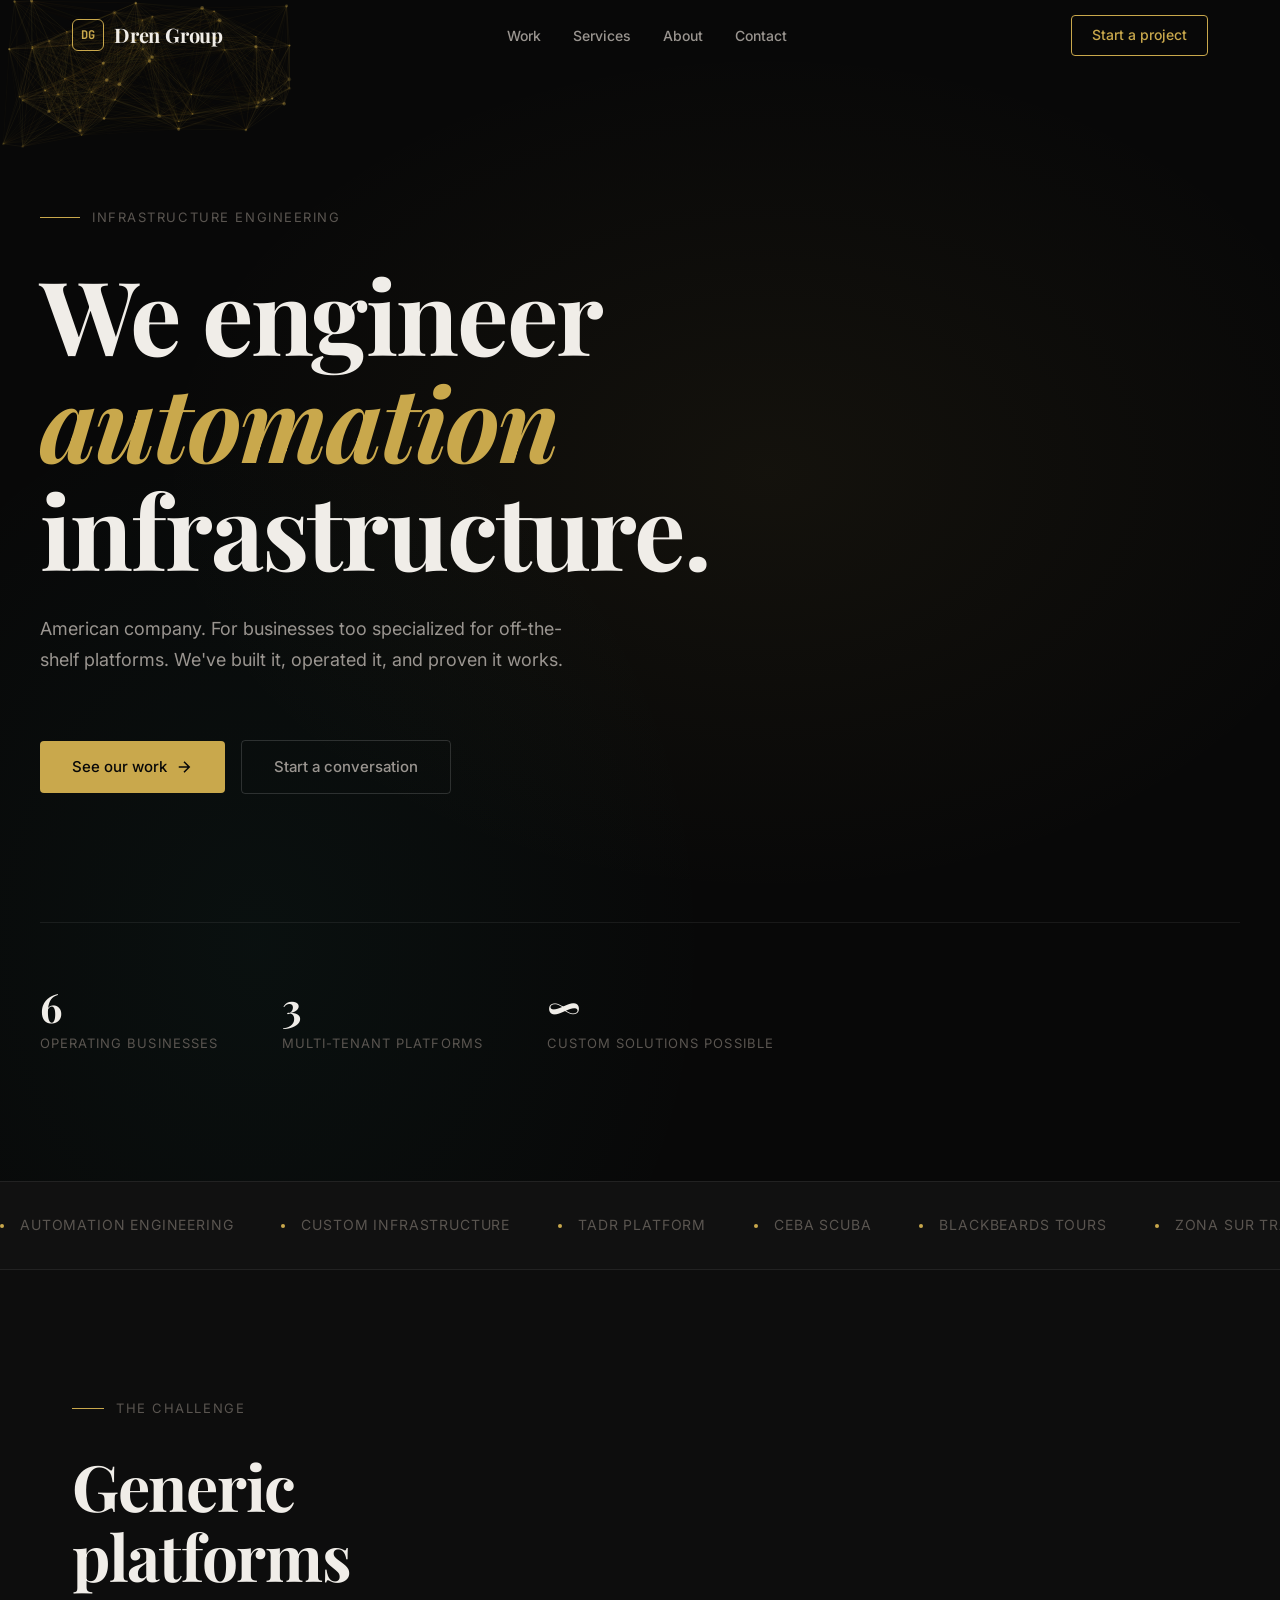
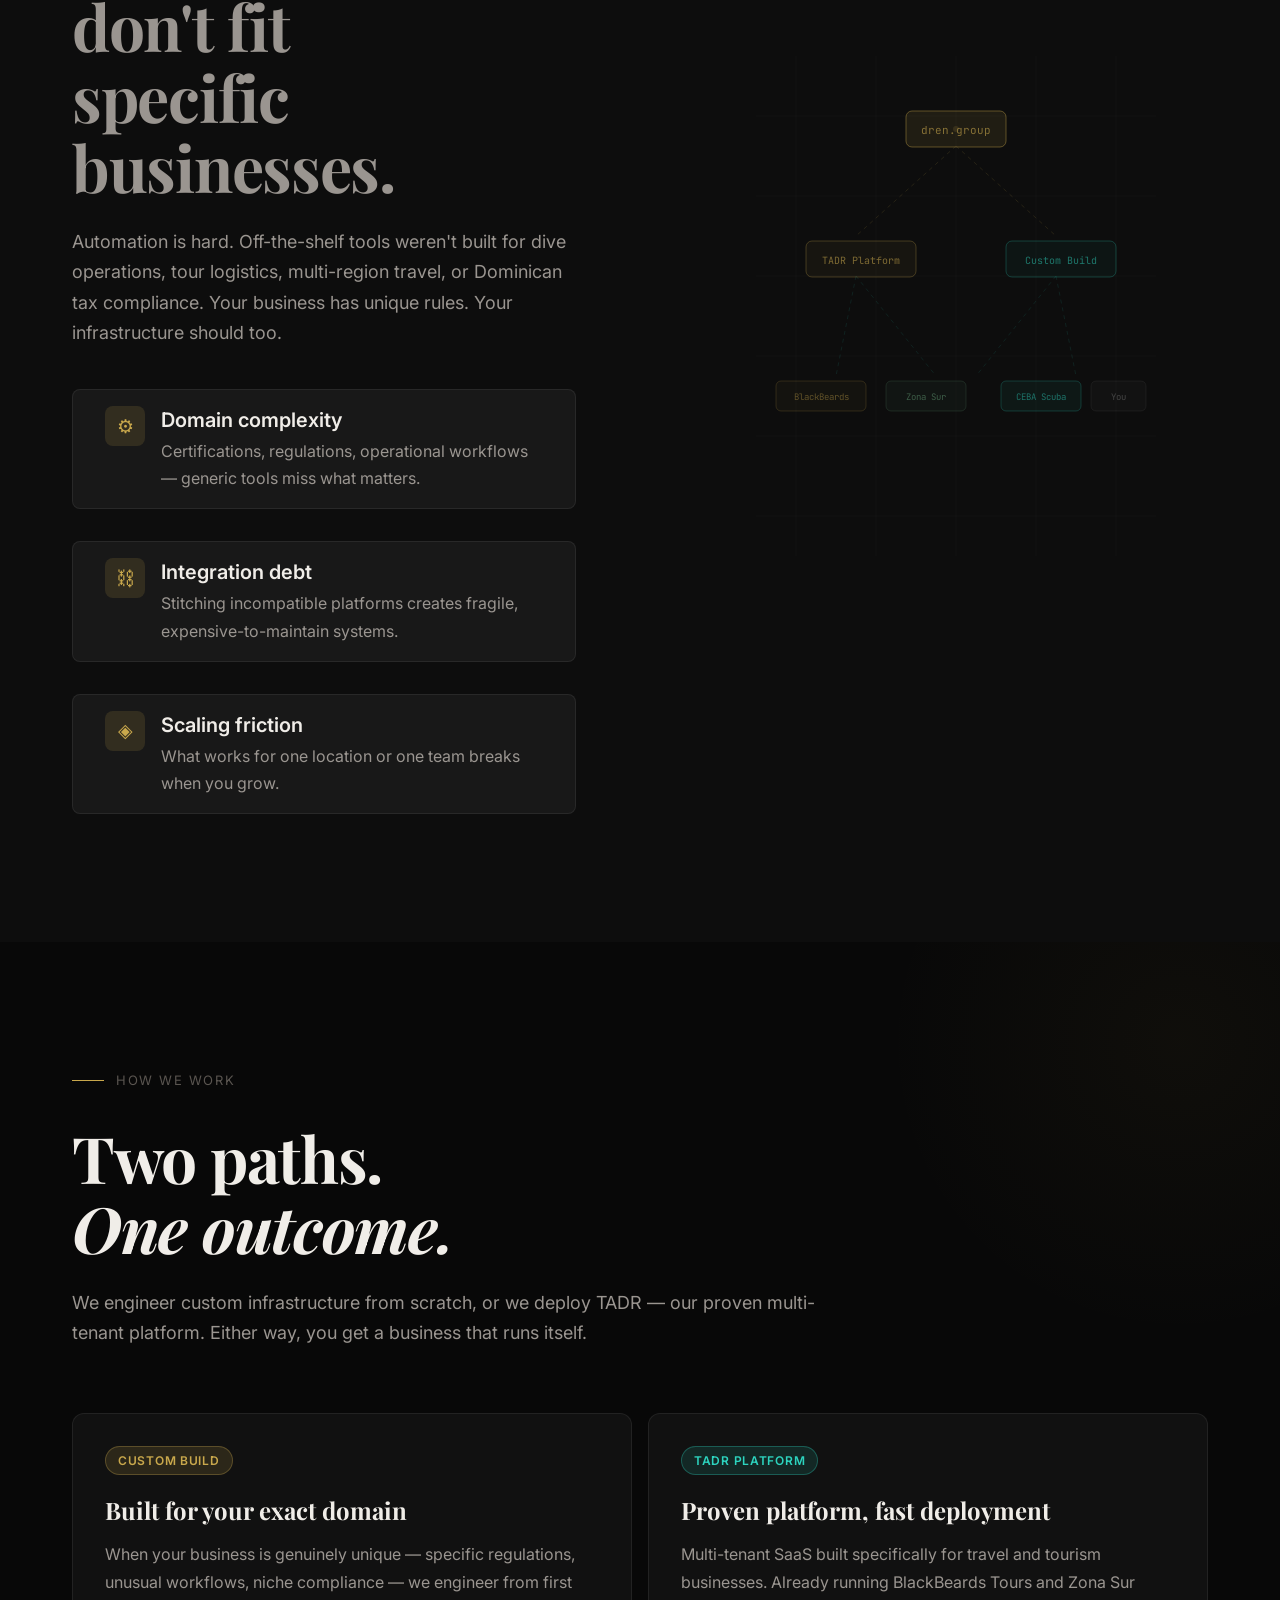
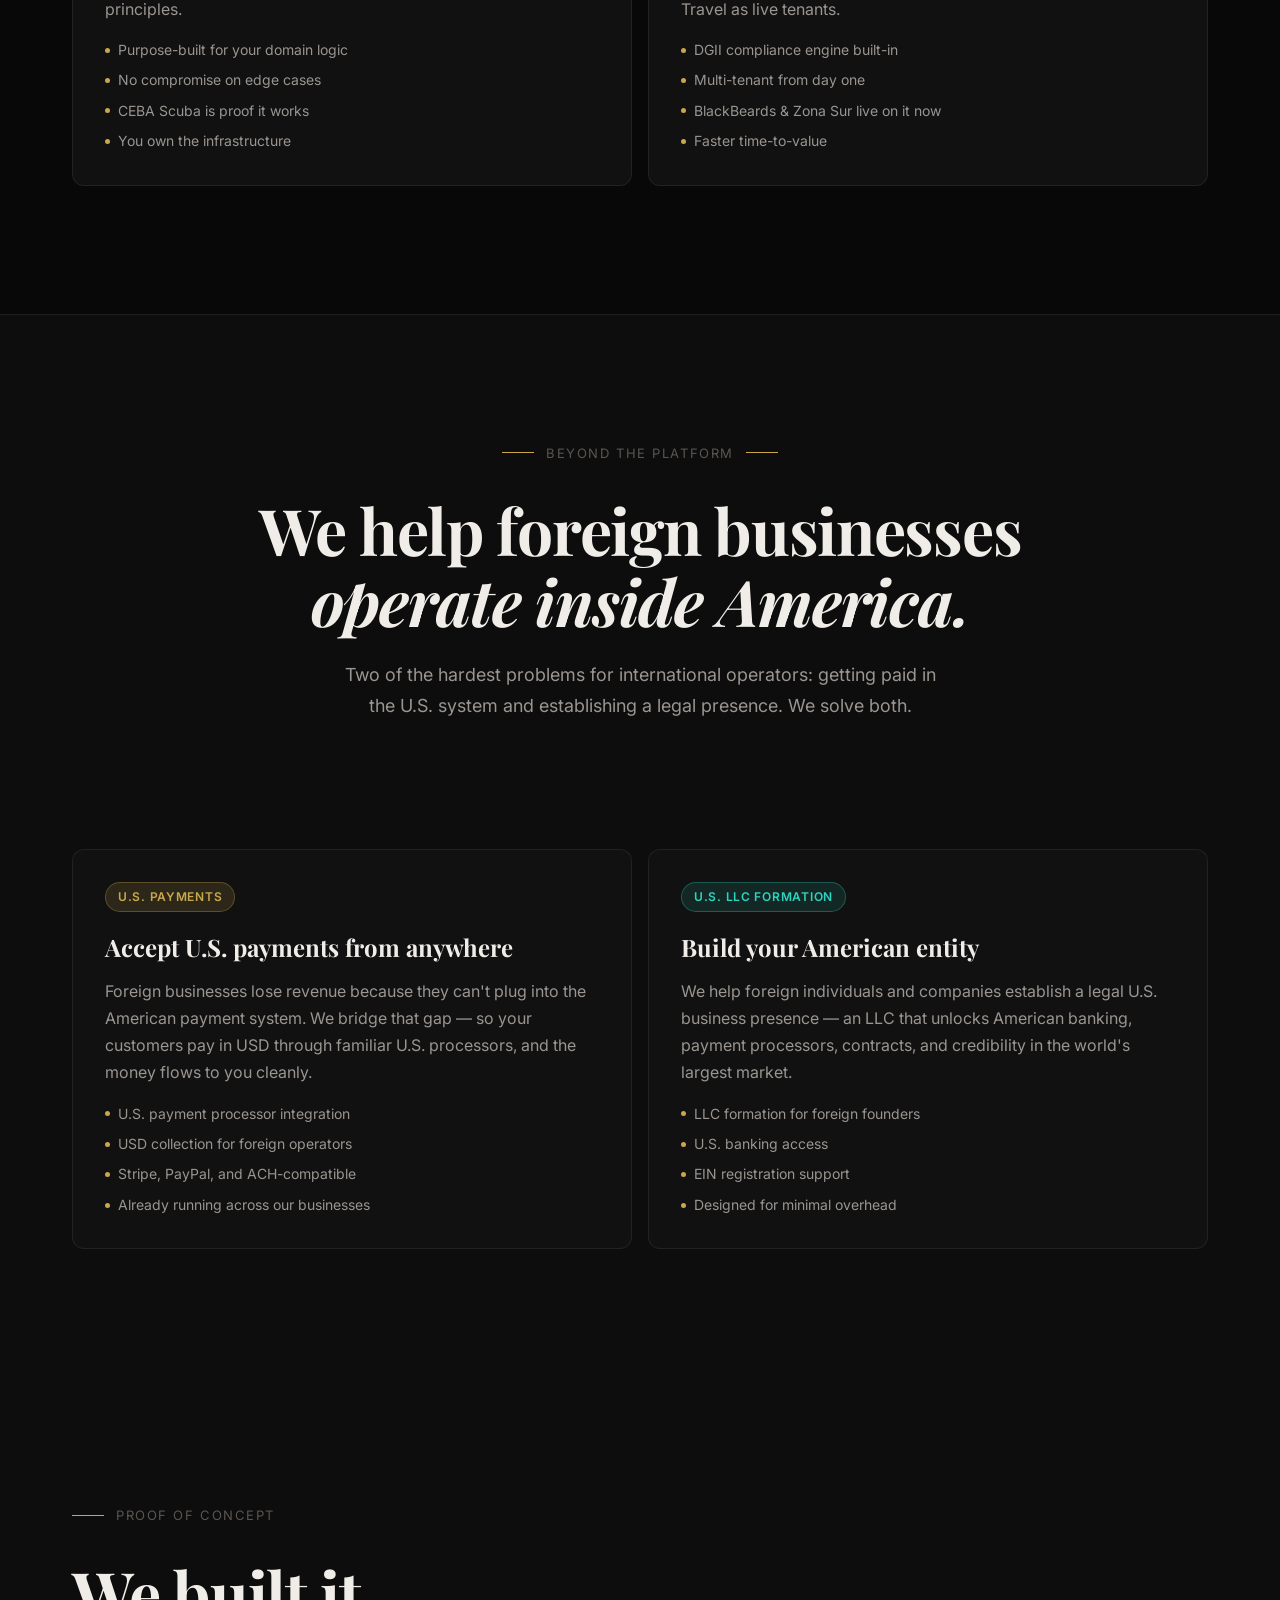
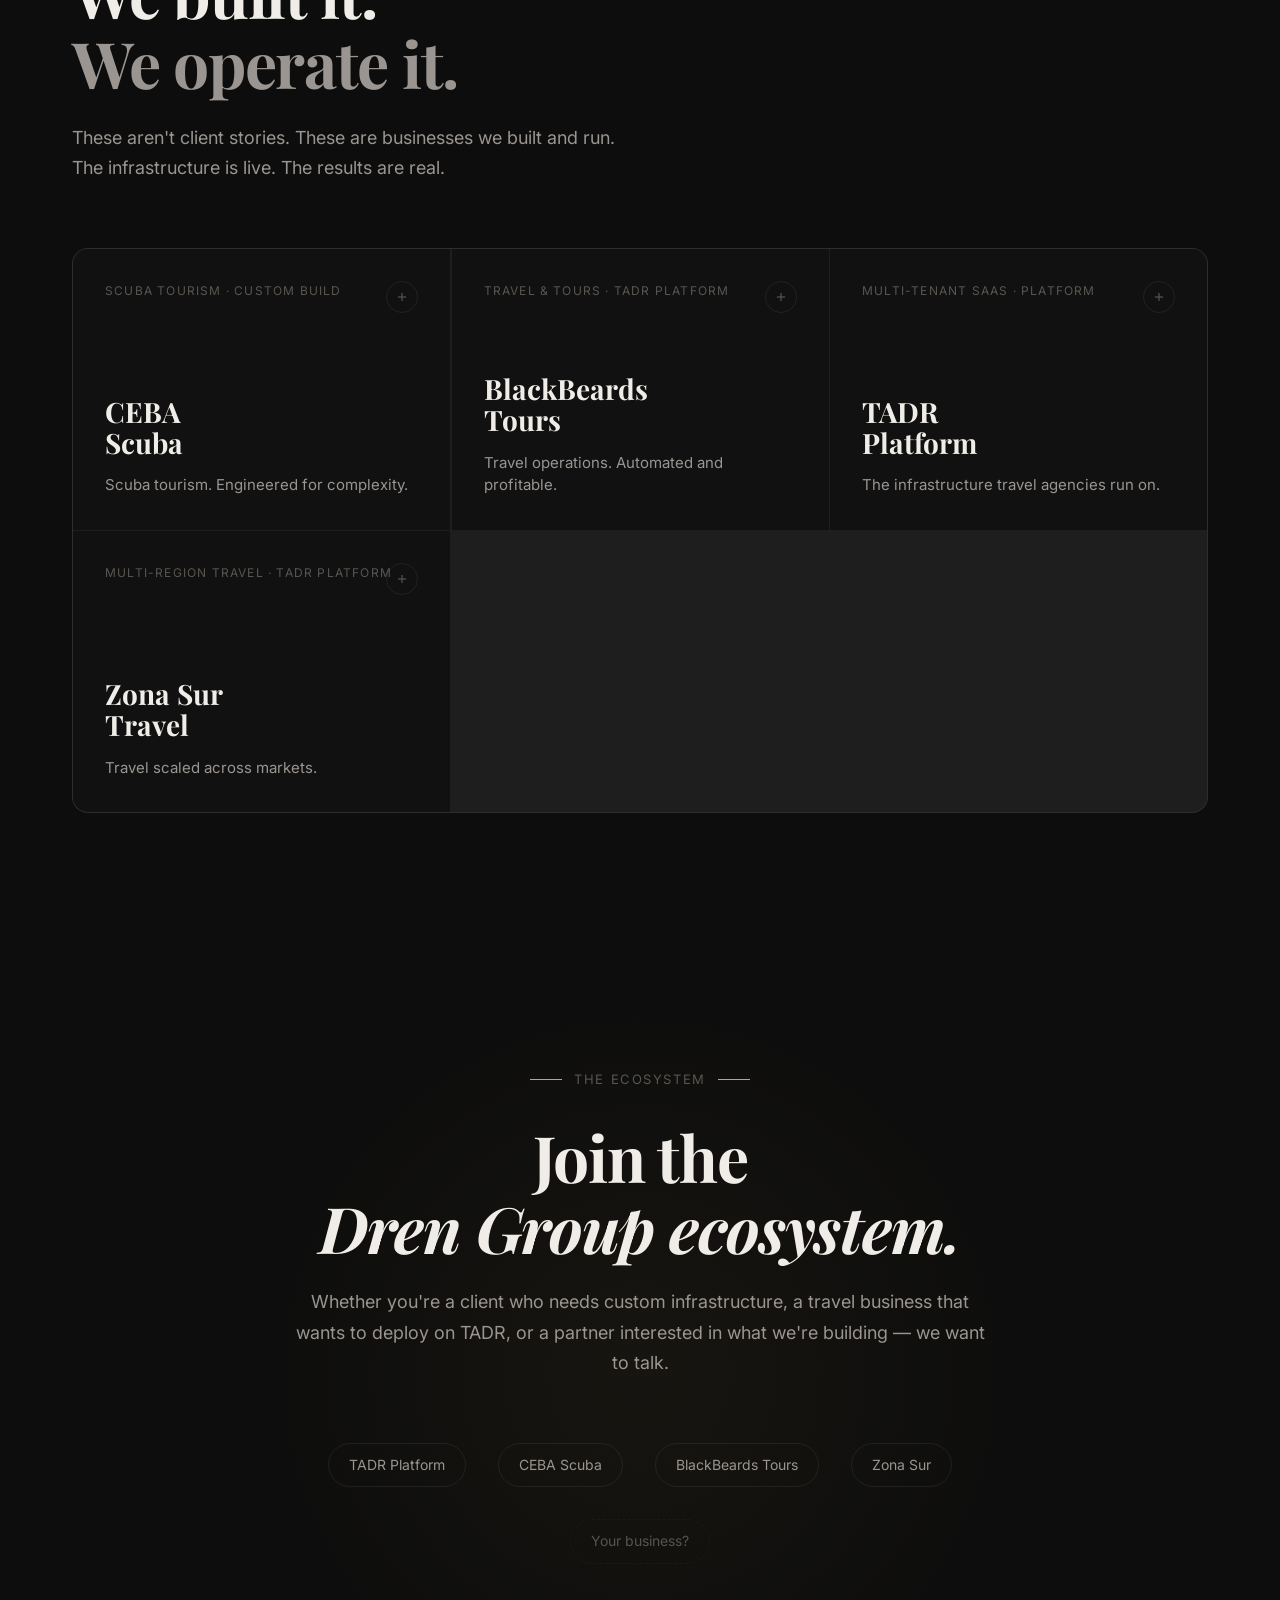
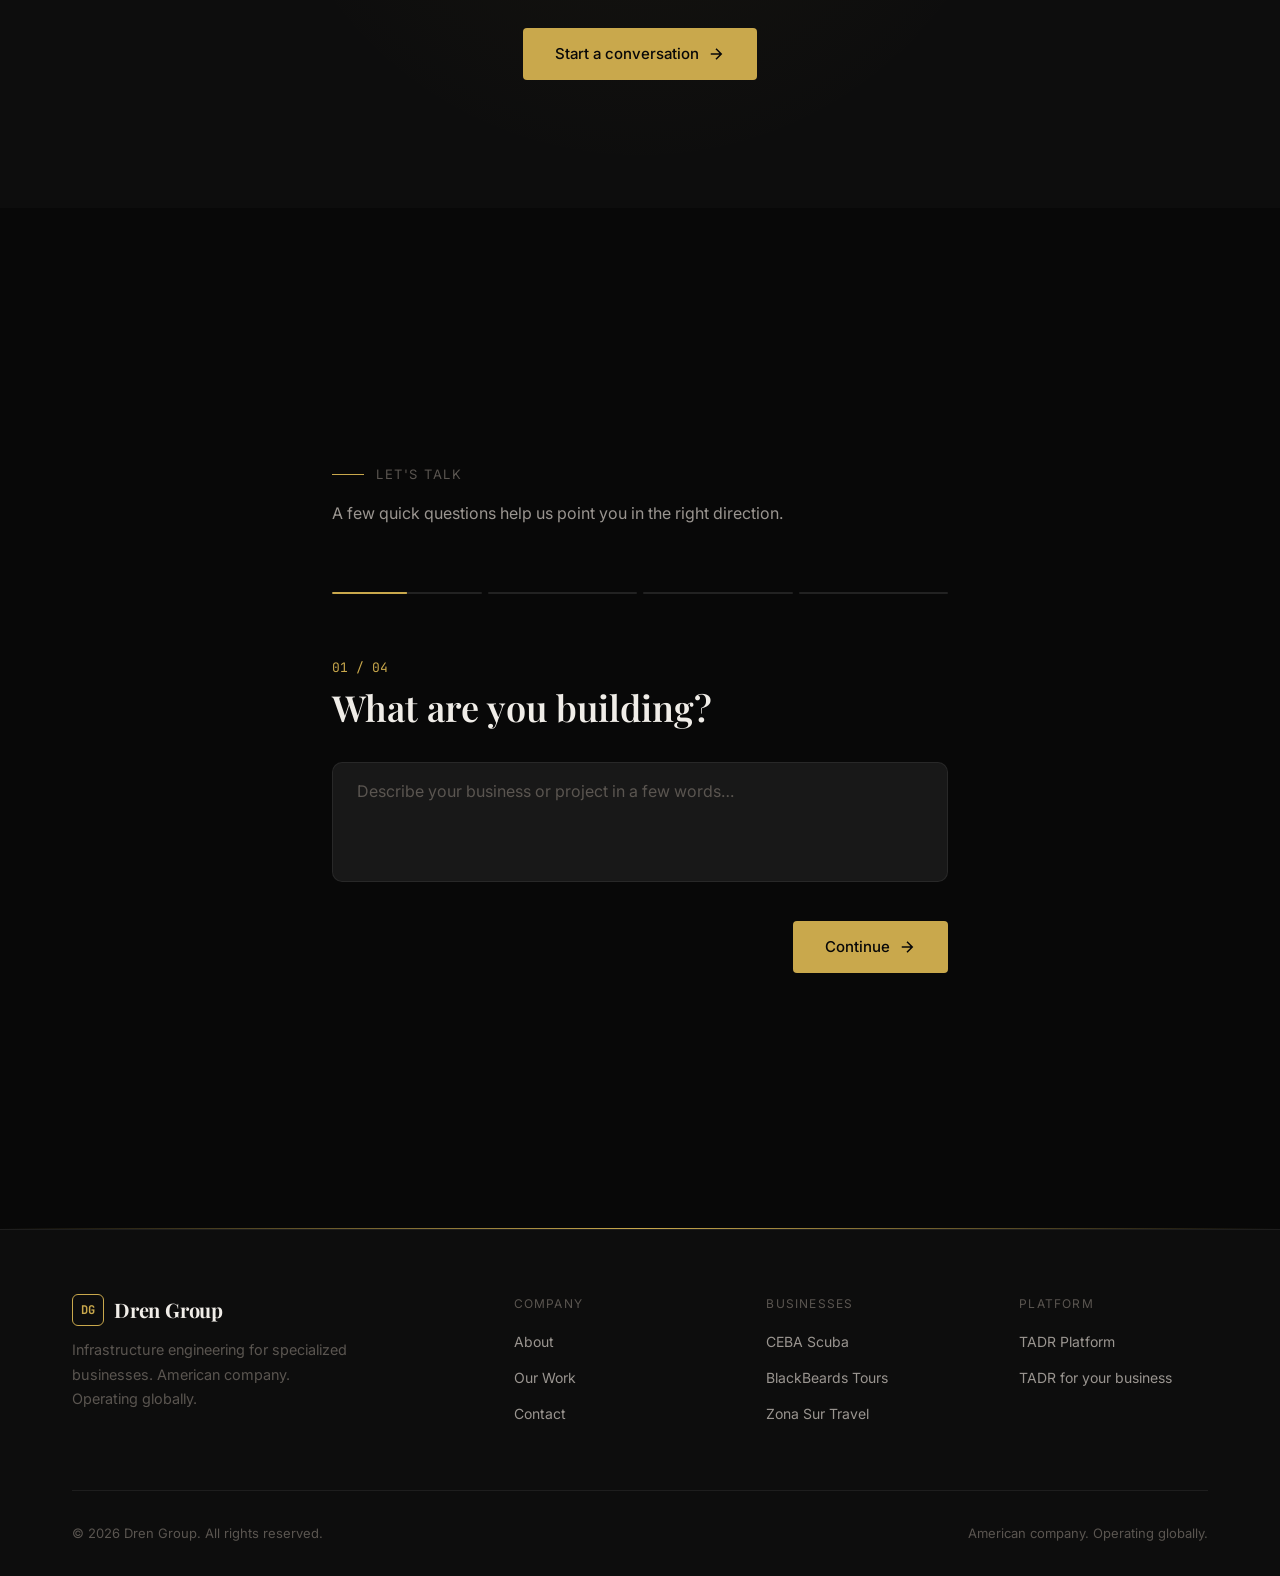
==== index.html @ 4978b101 "Add TADR Platform as 4th case study card in work section Co-Authored-By: Claude Sonnet 4.6 <noreply@" ====
<!DOCTYPE html>
<html lang="en">
<head>
  <meta charset="UTF-8">
  <meta name="viewport" content="width=device-width, initial-scale=1.0">
  <title>Dren Group — Infrastructure Engineering for Specialized Businesses</title>
  <meta name="description" content="Dren Group engineers custom automation infrastructure for specialized businesses. American company. Proven across CEBA Scuba, BlackBeards, Zona Sur, and the TADR platform.">
  <meta property="og:title" content="Dren Group">
  <meta property="og:description" content="We engineer automation infrastructure for specialized businesses.">
  <meta property="og:url" content="https://dren.group">
  <link rel="preconnect" href="https://fonts.googleapis.com">
  <link rel="preconnect" href="https://fonts.gstatic.com" crossorigin>
  <link href="https://fonts.googleapis.com/css2?family=Playfair+Display:ital,wght@0,600;0,700;1,600&family=Inter:wght@400;500;600&family=JetBrains+Mono:wght@400;700&display=swap" rel="stylesheet">
  <link rel="stylesheet" href="css/style.css">
</head>
<body>

<!-- ============================================================
     NAVIGATION
     ============================================================ -->
<nav class="nav" id="nav">
  <div class="nav__inner">
    <a href="/" class="nav__logo">
      <div class="nav__logo-mark">DG</div>
      Dren Group
    </a>
    <ul class="nav__links">
      <li><a href="#work" class="nav__link">Work</a></li>
      <li><a href="#services" class="nav__link">Services</a></li>
      <li><a href="about.html" class="nav__link">About</a></li>
      <li><a href="#contact" class="nav__link">Contact</a></li>
    </ul>
    <a href="#contact" class="nav__cta">Start a project</a>
    <button class="nav__toggle" aria-label="Toggle menu">
      <span></span><span></span><span></span>
    </button>
  </div>
</nav>

<!-- ============================================================
     HERO
     ============================================================ -->
<section class="hero" id="home">
  <canvas class="hero__canvas" id="hero-canvas"></canvas>
  <div class="hero__gradient"></div>
  <div class="container hero__content">
    <div class="hero__eyebrow">
      <span class="hero__eyebrow-line"></span>
      <span class="caption">Infrastructure Engineering</span>
    </div>
    <h1 class="display-1 hero__headline">
      We engineer<br>
      <em>automation</em><br>
      infrastructure.
    </h1>
    <p class="body-lg hero__subhead">
      American company. For businesses too specialized for off-the-shelf platforms.
      We've built it, operated it, and proven it works.
    </p>
    <div class="hero__actions">
      <a href="#work" class="btn btn--primary">
        See our work
        <svg viewBox="0 0 24 24" fill="none" stroke="currentColor" stroke-width="2"><path d="M5 12h14M12 5l7 7-7 7"/></svg>
      </a>
      <a href="#contact" class="btn btn--ghost">Start a conversation</a>
    </div>
    <div class="hero__stats">
      <div>
        <div class="hero__stat-number">6</div>
        <div class="hero__stat-label">Operating businesses</div>
      </div>
      <div>
        <div class="hero__stat-number">3</div>
        <div class="hero__stat-label">Multi-tenant platforms</div>
      </div>
      <div>
        <div class="hero__stat-number">∞</div>
        <div class="hero__stat-label">Custom solutions possible</div>
      </div>
    </div>
  </div>
</section>

<!-- ============================================================
     MARQUEE
     ============================================================ -->
<div class="marquee">
  <div class="marquee__track">
    <div class="marquee__item"><span class="marquee__dot"></span> Automation Engineering</div>
    <div class="marquee__item"><span class="marquee__dot"></span> Custom Infrastructure</div>
    <div class="marquee__item"><span class="marquee__dot"></span> TADR Platform</div>
    <div class="marquee__item"><span class="marquee__dot"></span> CEBA Scuba</div>
    <div class="marquee__item"><span class="marquee__dot"></span> BlackBeards Tours</div>
    <div class="marquee__item"><span class="marquee__dot"></span> Zona Sur Travel</div>
    <div class="marquee__item"><span class="marquee__dot"></span> DGII Compliance Engine</div>
    <div class="marquee__item"><span class="marquee__dot"></span> Multi-Tenant SaaS</div>
    <div class="marquee__item"><span class="marquee__dot"></span> Dominican Republic</div>
    <div class="marquee__item"><span class="marquee__dot"></span> Mexico</div>
    <div class="marquee__item"><span class="marquee__dot"></span> Panama</div>
    <div class="marquee__item"><span class="marquee__dot"></span> Thailand</div>
    <div class="marquee__item"><span class="marquee__dot"></span> Domain-Specific Solutions</div>
  </div>
</div>

<!-- ============================================================
     PROBLEM
     ============================================================ -->
<section class="section problem" id="problem">
  <div class="container">
    <div class="problem__grid">
      <div>
        <div class="section-label reveal">
          <span class="section-label__line"></span>
          <span class="caption">The challenge</span>
        </div>
        <h2 class="display-2 reveal reveal-delay-1">
          Generic platforms<br>
          <span style="color: var(--text-secondary);">don't fit<br>
          specific businesses.</span>
        </h2>
        <p class="body-lg reveal reveal-delay-2" style="margin-top: 1.5rem; margin-bottom: 2.5rem;">
          Automation is hard. Off-the-shelf tools weren't built for dive operations, tour logistics,
          multi-region travel, or Dominican tax compliance. Your business has unique rules.
          Your infrastructure should too.
        </p>
        <div class="problem__points">
          <div class="problem__point reveal reveal-delay-1">
            <div class="problem__point-icon">⚙</div>
            <div>
              <h3 class="heading-2" style="margin-bottom: 0.25rem;">Domain complexity</h3>
              <p class="body-md">Certifications, regulations, operational workflows — generic tools miss what matters.</p>
            </div>
          </div>
          <div class="problem__point reveal reveal-delay-2">
            <div class="problem__point-icon">⛓</div>
            <div>
              <h3 class="heading-2" style="margin-bottom: 0.25rem;">Integration debt</h3>
              <p class="body-md">Stitching incompatible platforms creates fragile, expensive-to-maintain systems.</p>
            </div>
          </div>
          <div class="problem__point reveal reveal-delay-3">
            <div class="problem__point-icon">◈</div>
            <div>
              <h3 class="heading-2" style="margin-bottom: 0.25rem;">Scaling friction</h3>
              <p class="body-md">What works for one location or one team breaks when you grow.</p>
            </div>
          </div>
        </div>
      </div>
      <div class="problem__visual reveal">
        <div class="problem__diagram">
          <!-- Abstract architecture diagram -->
          <svg width="100%" height="100%" viewBox="0 0 400 500" fill="none" xmlns="http://www.w3.org/2000/svg" style="opacity:0.7;">
            <!-- Grid lines -->
            <line x1="40" y1="0" x2="40" y2="500" stroke="rgba(255,255,255,0.03)" stroke-width="1"/>
            <line x1="120" y1="0" x2="120" y2="500" stroke="rgba(255,255,255,0.03)" stroke-width="1"/>
            <line x1="200" y1="0" x2="200" y2="500" stroke="rgba(255,255,255,0.03)" stroke-width="1"/>
            <line x1="280" y1="0" x2="280" y2="500" stroke="rgba(255,255,255,0.03)" stroke-width="1"/>
            <line x1="360" y1="0" x2="360" y2="500" stroke="rgba(255,255,255,0.03)" stroke-width="1"/>
            <line x1="0" y1="60" x2="400" y2="60" stroke="rgba(255,255,255,0.03)" stroke-width="1"/>
            <line x1="0" y1="140" x2="400" y2="140" stroke="rgba(255,255,255,0.03)" stroke-width="1"/>
            <line x1="0" y1="220" x2="400" y2="220" stroke="rgba(255,255,255,0.03)" stroke-width="1"/>
            <line x1="0" y1="300" x2="400" y2="300" stroke="rgba(255,255,255,0.03)" stroke-width="1"/>
            <line x1="0" y1="380" x2="400" y2="380" stroke="rgba(255,255,255,0.03)" stroke-width="1"/>
            <line x1="0" y1="460" x2="400" y2="460" stroke="rgba(255,255,255,0.03)" stroke-width="1"/>

            <!-- Connection lines -->
            <line x1="200" y1="90" x2="100" y2="180" stroke="rgba(201,168,76,0.2)" stroke-width="1" stroke-dasharray="4 4"/>
            <line x1="200" y1="90" x2="300" y2="180" stroke="rgba(201,168,76,0.2)" stroke-width="1" stroke-dasharray="4 4"/>
            <line x1="100" y1="220" x2="80" y2="320" stroke="rgba(45,212,191,0.15)" stroke-width="1" stroke-dasharray="4 4"/>
            <line x1="100" y1="220" x2="180" y2="320" stroke="rgba(45,212,191,0.15)" stroke-width="1" stroke-dasharray="4 4"/>
            <line x1="300" y1="220" x2="220" y2="320" stroke="rgba(45,212,191,0.15)" stroke-width="1" stroke-dasharray="4 4"/>
            <line x1="300" y1="220" x2="320" y2="320" stroke="rgba(45,212,191,0.15)" stroke-width="1" stroke-dasharray="4 4"/>

            <!-- Nodes — top (Dren Group) -->
            <rect x="150" y="55" width="100" height="36" rx="6" fill="rgba(201,168,76,0.15)" stroke="rgba(201,168,76,0.6)" stroke-width="1"/>
            <text x="200" y="78" text-anchor="middle" fill="rgba(201,168,76,0.9)" font-family="JetBrains Mono, monospace" font-size="11">dren.group</text>

            <!-- Mid nodes -->
            <rect x="50" y="185" width="110" height="36" rx="6" fill="rgba(201,168,76,0.08)" stroke="rgba(201,168,76,0.4)" stroke-width="1"/>
            <text x="105" y="208" text-anchor="middle" fill="rgba(201,168,76,0.85)" font-family="JetBrains Mono, monospace" font-size="10">TADR Platform</text>

            <rect x="250" y="185" width="110" height="36" rx="6" fill="rgba(45,212,191,0.06)" stroke="rgba(45,212,191,0.35)" stroke-width="1"/>
            <text x="305" y="208" text-anchor="middle" fill="rgba(45,212,191,0.75)" font-family="JetBrains Mono, monospace" font-size="10">Custom Build</text>

            <!-- Bottom nodes — TADR tenants under TADR -->
            <rect x="20" y="325" width="90" height="30" rx="5" fill="rgba(201,168,76,0.06)" stroke="rgba(201,168,76,0.25)" stroke-width="1"/>
            <text x="65" y="344" text-anchor="middle" fill="rgba(201,168,76,0.6)" font-family="JetBrains Mono, monospace" font-size="9">BlackBeards</text>

            <rect x="130" y="325" width="80" height="30" rx="5" fill="rgba(77,124,95,0.10)" stroke="rgba(77,124,95,0.35)" stroke-width="1"/>
            <text x="170" y="344" text-anchor="middle" fill="rgba(100,160,120,0.75)" font-family="JetBrains Mono, monospace" font-size="9">Zona Sur</text>

            <!-- Custom Build side — CEBA standalone -->
            <rect x="245" y="325" width="80" height="30" rx="5" fill="rgba(45,212,191,0.08)" stroke="rgba(45,212,191,0.3)" stroke-width="1"/>
            <text x="285" y="344" text-anchor="middle" fill="rgba(45,212,191,0.7)" font-family="JetBrains Mono, monospace" font-size="9">CEBA Scuba</text>

            <rect x="335" y="325" width="55" height="30" rx="5" fill="rgba(255,255,255,0.03)" stroke="rgba(255,255,255,0.08)" stroke-width="1"/>
            <text x="362" y="344" text-anchor="middle" fill="rgba(255,255,255,0.3)" font-family="JetBrains Mono, monospace" font-size="9">You</text>

            <!-- Pulse dots -->
            <circle cx="200" cy="73" r="3" fill="rgba(201,168,76,0.8)">
              <animate attributeName="opacity" values="0.8;0.2;0.8" dur="2s" repeatCount="indefinite"/>
            </circle>
          </svg>
        </div>
      </div>
    </div>
  </div>
</section>

<!-- ============================================================
     SOLUTION
     ============================================================ -->
<section class="section solution" id="solution">
  <div class="container">
    <div class="container--narrow">
      <div class="section-label reveal">
        <span class="section-label__line"></span>
        <span class="caption">How we work</span>
      </div>
      <h2 class="display-2 reveal reveal-delay-1">
        Two paths.<br>
        <em>One outcome.</em>
      </h2>
      <p class="body-lg reveal reveal-delay-2" style="margin-top: 1.5rem;">
        We engineer custom infrastructure from scratch, or we deploy TADR — our proven
        multi-tenant platform. Either way, you get a business that runs itself.
      </p>
    </div>
    <div class="solution__paths">
      <div class="solution__path reveal reveal-delay-1">
        <div class="solution__path-badge solution__path-badge--custom">Custom Build</div>
        <h3 class="solution__path-title">Built for your exact domain</h3>
        <p class="body-md">When your business is genuinely unique — specific regulations, unusual workflows, niche compliance — we engineer from first principles.</p>
        <div class="solution__path-features">
          <div class="solution__path-feature">Purpose-built for your domain logic</div>
          <div class="solution__path-feature">No compromise on edge cases</div>
          <div class="solution__path-feature">CEBA Scuba is proof it works</div>
          <div class="solution__path-feature">You own the infrastructure</div>
        </div>
      </div>
      <div class="solution__path reveal reveal-delay-2">
        <div class="solution__path-badge solution__path-badge--tadr">TADR Platform</div>
        <h3 class="solution__path-title">Proven platform, fast deployment</h3>
        <p class="body-md">Multi-tenant SaaS built specifically for travel and tourism businesses. Already running BlackBeards Tours and Zona Sur Travel as live tenants.</p>
        <div class="solution__path-features">
          <div class="solution__path-feature">DGII compliance engine built-in</div>
          <div class="solution__path-feature">Multi-tenant from day one</div>
          <div class="solution__path-feature">BlackBeards &amp; Zona Sur live on it now</div>
          <div class="solution__path-feature">Faster time-to-value</div>
        </div>
      </div>
    </div>
  </div>
</section>

<!-- ============================================================
     SERVICES — PAYMENTS + LLC
     ============================================================ -->
<section class="section" id="services" style="background: var(--surface-0); border-top: 1px solid var(--border);">
  <div class="container">
    <div class="section-label reveal" style="justify-content: center;">
      <span class="section-label__line"></span>
      <span class="caption">Beyond the platform</span>
      <span class="section-label__line"></span>
    </div>
    <h2 class="display-2 reveal reveal-delay-1" style="margin-top: 1rem; text-align: center;">
      We help foreign businesses<br>
      <em>operate inside America.</em>
    </h2>
    <p class="body-lg reveal reveal-delay-2" style="margin-top: 1.5rem; text-align: center; max-width: 600px; margin-left: auto; margin-right: auto;">
      Two of the hardest problems for international operators: getting paid in the U.S. system and establishing a legal presence. We solve both.
    </p>

    <div class="solution__paths" style="margin-top: var(--space-xl);">
      <!-- Payments -->
      <div class="solution__path reveal reveal-delay-1">
        <div class="solution__path-badge solution__path-badge--custom">U.S. Payments</div>
        <h3 class="solution__path-title">Accept U.S. payments from anywhere</h3>
        <p class="body-md">Foreign businesses lose revenue because they can't plug into the American payment system. We bridge that gap — so your customers pay in USD through familiar U.S. processors, and the money flows to you cleanly.</p>
        <div class="solution__path-features">
          <div class="solution__path-feature">U.S. payment processor integration</div>
          <div class="solution__path-feature">USD collection for foreign operators</div>
          <div class="solution__path-feature">Stripe, PayPal, and ACH-compatible</div>
          <div class="solution__path-feature">Already running across our businesses</div>
        </div>
      </div>

      <!-- LLC Formation -->
      <div class="solution__path reveal reveal-delay-2">
        <div class="solution__path-badge solution__path-badge--tadr">U.S. LLC Formation</div>
        <h3 class="solution__path-title">Build your American entity</h3>
        <p class="body-md">We help foreign individuals and companies establish a legal U.S. business presence — an LLC that unlocks American banking, payment processors, contracts, and credibility in the world's largest market.</p>
        <div class="solution__path-features">
          <div class="solution__path-feature">LLC formation for foreign founders</div>
          <div class="solution__path-feature">U.S. banking access</div>
          <div class="solution__path-feature">EIN registration support</div>
          <div class="solution__path-feature">Designed for minimal overhead</div>
        </div>
      </div>
    </div>
  </div>
</section>

<!-- ============================================================
     WORK / CASE STUDIES
     ============================================================ -->
<section class="section work" id="work">
  <div class="container">
    <div class="section-label reveal">
      <span class="section-label__line"></span>
      <span class="caption">Proof of concept</span>
    </div>
    <h2 class="display-2 reveal reveal-delay-1">
      We built it.<br>
      <span style="color: var(--text-secondary);">We operate it.</span>
    </h2>
    <p class="body-lg reveal reveal-delay-2" style="margin-top: 1.5rem; max-width: 560px;">
      These aren't client stories. These are businesses we built and run. The infrastructure is live. The results are real.
    </p>

    <div class="work__grid reveal">
      <!-- CEBA Scuba -->
      <div class="case-card case-card--ceba" data-id="ceba">
        <div class="case-card__header">
          <span class="case-card__category">Scuba Tourism · Custom Build</span>
          <div class="case-card__expand-icon">
            <svg width="14" height="14" viewBox="0 0 24 24" fill="none" stroke="currentColor" stroke-width="2"><line x1="12" y1="5" x2="12" y2="19"/><line x1="5" y1="12" x2="19" y2="12"/></svg>
          </div>
          <h3 class="case-card__name">CEBA<br>Scuba</h3>
          <p class="case-card__tagline">Scuba tourism. Engineered for complexity.</p>
        </div>
        <div class="case-card__accent"></div>
        <div class="case-card__body">
          <div class="case-card__story">
            <h4>The challenge</h4>
            <p class="body-md">Existing software comes with expensive subscriptions and is nearly impossible to modify. With CEBA, we engineered the entire system from scratch — and the client owns it outright. No recurring license, no vendor limits.</p>
          </div>
          <div class="case-card__story" style="margin-top: 1rem;">
            <h4>What we built</h4>
            <p class="body-md">A custom operations dashboard handling the full complexity: booking management, certification tracking, equipment inventory, digital waiver signing, customer profiles, and calendar coordination across multiple dive sites.</p>
          </div>
          <div class="case-card__capability">
            "This is what we engineered for a specialized vertical. Every domain has this level of complexity. We know how to build for it."
          </div>
        </div>
      </div>

      <!-- BlackBeards -->
      <div class="case-card case-card--bb" data-id="bb">
        <div class="case-card__header">
          <span class="case-card__category">Travel & Tours · TADR Platform</span>
          <div class="case-card__expand-icon">
            <svg width="14" height="14" viewBox="0 0 24 24" fill="none" stroke="currentColor" stroke-width="2"><line x1="12" y1="5" x2="12" y2="19"/><line x1="5" y1="12" x2="19" y2="12"/></svg>
          </div>
          <h3 class="case-card__name">BlackBeards<br>Tours</h3>
          <p class="case-card__tagline">Travel operations. Automated and profitable.</p>
        </div>
        <div class="case-card__accent"></div>
        <div class="case-card__body">
          <div class="case-card__story">
            <h4>The challenge</h4>
            <p class="body-md">Tour operations need seamless booking flows, real-time availability, customer communication, DGII compliance, and revenue optimization — working together, not stitched apart.</p>
          </div>
          <div class="case-card__story" style="margin-top: 1rem;">
            <h4>What we built</h4>
            <p class="body-md">Deployed on TADR with custom tenant configuration: automated booking pipeline, customer management, multi-language support, DGII fiscal engine, and integrated analytics dashboard.</p>
          </div>
          <div class="case-card__capability">
            "Custom infrastructure built for travel operations. Repeatable at scale. BlackBeards was proof of concept. TADR is the platform."
          </div>
        </div>
      </div>

      <!-- TADR Platform -->
      <div class="case-card case-card--bb" data-id="tadr" style="border-color: rgba(201,168,76,0.25);">
        <div class="case-card__header">
          <span class="case-card__category">Multi-Tenant SaaS · Platform</span>
          <div class="case-card__expand-icon">
            <svg width="14" height="14" viewBox="0 0 24 24" fill="none" stroke="currentColor" stroke-width="2"><line x1="12" y1="5" x2="12" y2="19"/><line x1="5" y1="12" x2="19" y2="12"/></svg>
          </div>
          <h3 class="case-card__name">TADR<br>Platform</h3>
          <p class="case-card__tagline">The infrastructure travel agencies run on.</p>
        </div>
        <div class="case-card__accent"></div>
        <div class="case-card__body">
          <div class="case-card__story">
            <h4>What it is</h4>
            <p class="body-md">A multi-tenant SaaS platform built from scratch for travel and tourism operators. One codebase. Multiple independent businesses running on it simultaneously — each with their own data, branding, and configuration.</p>
          </div>
          <div class="case-card__story" style="margin-top: 1rem;">
            <h4>What's built in</h4>
            <p class="body-md">DGII compliance engine, booking pipeline, customer management, multi-language support, analytics, and operator dashboard — all production-ready from day one. BlackBeards Tours and Zona Sur Travel run on it today.</p>
          </div>
          <div class="case-card__capability">
            "We built the platform we wished existed. Now it's available to travel businesses that want infrastructure without the overhead of building it themselves."
          </div>
        </div>
      </div>

      <!-- Zona Sur -->
      <div class="case-card case-card--zona" data-id="zona">
        <div class="case-card__header">
          <span class="case-card__category">Multi-Region Travel · TADR Platform</span>
          <div class="case-card__expand-icon">
            <svg width="14" height="14" viewBox="0 0 24 24" fill="none" stroke="currentColor" stroke-width="2"><line x1="12" y1="5" x2="12" y2="19"/><line x1="5" y1="12" x2="19" y2="12"/></svg>
          </div>
          <h3 class="case-card__name">Zona Sur<br>Travel</h3>
          <p class="case-card__tagline">Travel scaled across markets.</p>
        </div>
        <div class="case-card__accent"></div>
        <div class="case-card__body">
          <div class="case-card__story">
            <h4>The challenge</h4>
            <p class="body-md">Operating travel across different geographic regions means localized pricing, market-specific offerings, regional customer expectations, and separate compliance requirements — all under one operation.</p>
          </div>
          <div class="case-card__story" style="margin-top: 1rem;">
            <h4>What we built</h4>
            <p class="body-md">Multi-tenant TADR deployment with regional configuration: localized product catalogs, market-specific pricing, independent tenant management, and cross-region analytics.</p>
          </div>
          <div class="case-card__capability">
            "We scale specialized infrastructure across markets. Zona Sur showed TADR can support geographic expansion without rebuilding from scratch."
          </div>
        </div>
      </div>
    </div>
  </div>
</section>

<!-- ============================================================
     ECOSYSTEM CTA
     ============================================================ -->
<section class="section ecosystem" id="ecosystem">
  <div class="container">
    <div class="ecosystem__inner">
      <div class="section-label reveal" style="justify-content: center;">
        <span class="section-label__line"></span>
        <span class="caption">The ecosystem</span>
        <span class="section-label__line"></span>
      </div>
      <h2 class="display-2 reveal reveal-delay-1" style="margin-top: 1rem;">
        Join the<br><em>Dren Group ecosystem.</em>
      </h2>
      <p class="body-lg reveal reveal-delay-2" style="margin-top: 1.5rem;">
        Whether you're a client who needs custom infrastructure, a travel business that wants
        to deploy on TADR, or a partner interested in what we're building — we want to talk.
      </p>
      <div class="ecosystem__brands reveal reveal-delay-2">
        <span class="ecosystem__brand">TADR Platform</span>
        <span class="ecosystem__brand">CEBA Scuba</span>
        <span class="ecosystem__brand">BlackBeards Tours</span>
        <span class="ecosystem__brand">Zona Sur</span>
        <span class="ecosystem__brand" style="border-style: dashed; opacity: 0.5;">Your business?</span>
      </div>
      <a href="#contact" class="btn btn--primary reveal reveal-delay-3">
        Start a conversation
        <svg viewBox="0 0 24 24" fill="none" stroke="currentColor" stroke-width="2"><path d="M5 12h14M12 5l7 7-7 7"/></svg>
      </a>
    </div>
  </div>
</section>

<!-- ============================================================
     CONTACT / QUESTIONNAIRE
     ============================================================ -->
<section class="section questionnaire" id="contact">
  <div class="questionnaire__container">
    <div class="section-label" style="margin-bottom: 1rem;">
      <span class="section-label__line"></span>
      <span class="caption">Let's talk</span>
    </div>
    <p class="body-md" style="margin-bottom: var(--space-lg); color: var(--text-secondary);">
      A few quick questions help us point you in the right direction.
    </p>

    <div class="questionnaire__progress" id="q-progress">
      <div class="questionnaire__progress-step active"><div class="questionnaire__progress-fill"></div></div>
      <div class="questionnaire__progress-step"><div class="questionnaire__progress-fill"></div></div>
      <div class="questionnaire__progress-step"><div class="questionnaire__progress-fill"></div></div>
      <div class="questionnaire__progress-step"><div class="questionnaire__progress-fill"></div></div>
    </div>

    <form id="questionnaire" novalidate>
      <!-- Step 1: What are you building? -->
      <div class="q-step active" data-step="0" data-key="building">
        <div class="q-step__number">01 / 04</div>
        <h2 class="q-step__question">What are you building?</h2>
        <textarea class="q-text-input" placeholder="Describe your business or project in a few words…" rows="4"></textarea>
        <div class="q-actions">
          <span></span>
          <button type="button" class="btn btn--primary q-next">
            Continue
            <svg viewBox="0 0 24 24" fill="none" stroke="currentColor" stroke-width="2"><path d="M5 12h14M12 5l7 7-7 7"/></svg>
          </button>
        </div>
      </div>

      <!-- Step 2: Biggest challenge -->
      <div class="q-step" data-step="1" data-key="challenge">
        <div class="q-step__number">02 / 04</div>
        <h2 class="q-step__question">What's your biggest challenge?</h2>
        <div class="q-options">
          <button type="button" class="q-option" data-value="regulatory">
            <span class="q-option__key">A</span>
            <div>
              <div class="label">Regulatory complexity</div>
              <div class="body-md" style="margin-top: 0.25rem; font-size: 0.875rem;">DGII, compliance, certifications, domain-specific rules</div>
            </div>
          </button>
          <button type="button" class="q-option" data-value="scaling">
            <span class="q-option__key">B</span>
            <div>
              <div class="label">Operational scaling</div>
              <div class="body-md" style="margin-top: 0.25rem; font-size: 0.875rem;">Growing faster than your current systems can handle</div>
            </div>
          </button>
          <button type="button" class="q-option" data-value="domain">
            <span class="q-option__key">C</span>
            <div>
              <div class="label">Domain-specific needs</div>
              <div class="body-md" style="margin-top: 0.25rem; font-size: 0.875rem;">Your industry has unique requirements no platform addresses</div>
            </div>
          </button>
          <button type="button" class="q-option" data-value="other">
            <span class="q-option__key">D</span>
            <div>
              <div class="label">Something else</div>
              <div class="body-md" style="margin-top: 0.25rem; font-size: 0.875rem;">We'll figure it out together</div>
            </div>
          </button>
        </div>
        <div class="q-actions">
          <button type="button" class="btn btn--ghost btn--sm q-back">← Back</button>
        </div>
      </div>

      <!-- Step 3: Approach -->
      <div class="q-step" data-step="2" data-key="approach">
        <div class="q-step__number">03 / 04</div>
        <h2 class="q-step__question">What approach interests you?</h2>
        <div class="q-options">
          <button type="button" class="q-option" data-value="custom">
            <span class="q-option__key">A</span>
            <div>
              <div class="label">Custom-built solution</div>
              <div class="body-md" style="margin-top: 0.25rem; font-size: 0.875rem;">Purpose-built infrastructure for your exact domain</div>
            </div>
          </button>
          <button type="button" class="q-option" data-value="tadr">
            <span class="q-option__key">B</span>
            <div>
              <div class="label">TADR platform</div>
              <div class="body-md" style="margin-top: 0.25rem; font-size: 0.875rem;">Proven multi-tenant SaaS for travel & tourism in DR</div>
            </div>
          </button>
          <button type="button" class="q-option" data-value="unsure">
            <span class="q-option__key">C</span>
            <div>
              <div class="label">Not sure yet</div>
              <div class="body-md" style="margin-top: 0.25rem; font-size: 0.875rem;">Help me figure out the right approach</div>
            </div>
          </button>
        </div>
        <div class="q-actions">
          <button type="button" class="btn btn--ghost btn--sm q-back">← Back</button>
        </div>
      </div>

      <!-- Step 4: Timeline -->
      <div class="q-step" data-step="3" data-key="timeline">
        <div class="q-step__number">04 / 04</div>
        <h2 class="q-step__question">How soon are you looking to move?</h2>
        <div class="q-options">
          <button type="button" class="q-option" data-value="now">
            <span class="q-option__key">A</span>
            <div>
              <div class="label">Ready now</div>
              <div class="body-md" style="margin-top: 0.25rem; font-size: 0.875rem;">I need this in weeks, not months</div>
            </div>
          </button>
          <button type="button" class="q-option" data-value="3months">
            <span class="q-option__key">B</span>
            <div>
              <div class="label">Within 3 months</div>
              <div class="body-md" style="margin-top: 0.25rem; font-size: 0.875rem;">Planning ahead, want to start the conversation now</div>
            </div>
          </button>
          <button type="button" class="q-option" data-value="exploring">
            <span class="q-option__key">C</span>
            <div>
              <div class="label">Just exploring</div>
              <div class="body-md" style="margin-top: 0.25rem; font-size: 0.875rem;">Learning what's possible, no firm timeline yet</div>
            </div>
          </button>
        </div>
        <div class="q-actions">
          <button type="button" class="btn btn--ghost btn--sm q-back">← Back</button>
        </div>
      </div>

      <!-- Result -->
      <div class="q-result" id="q-result">
        <h3 class="q-result__heading"></h3>
        <p class="q-result__text body-md" style="margin-top: 0.75rem; margin-bottom: var(--space-sm);"></p>
        <a class="btn btn--primary q-result__cta" href="#">Schedule a call</a>
        <div style="margin-top: var(--space-sm); padding-top: var(--space-sm); border-top: 1px solid var(--border);">
          <p class="body-md" style="font-size: 0.875rem;">Prefer email? <a href="mailto:hola@dren.group" style="color: var(--gold);">hola@dren.group</a></p>
        </div>
      </div>
    </form>
  </div>
</section>

<!-- ============================================================
     FOOTER
     ============================================================ -->
<footer class="footer">
  <div class="container">
    <div class="footer__top">
      <div>
        <a href="/" class="nav__logo" style="display: inline-flex;">
          <div class="nav__logo-mark">DG</div>
          Dren Group
        </a>
        <p class="footer__brand-desc">
          Infrastructure engineering for specialized businesses.
          American company. Operating globally.
        </p>
      </div>
      <div>
        <div class="footer__col-title">Company</div>
        <ul class="footer__links">
          <li><a href="about.html" class="footer__link">About</a></li>
          <li><a href="#work" class="footer__link">Our Work</a></li>
          <li><a href="#contact" class="footer__link">Contact</a></li>
        </ul>
      </div>
      <div>
        <div class="footer__col-title">Businesses</div>
        <ul class="footer__links">
          <li><a href="https://cebascuba.com" target="_blank" class="footer__link">CEBA Scuba</a></li>
          <li><a href="https://blackbeards.travel" target="_blank" class="footer__link">BlackBeards Tours</a></li>
          <li><a href="https://zonasurtravel.com" target="_blank" class="footer__link">Zona Sur Travel</a></li>
        </ul>
      </div>
      <div>
        <div class="footer__col-title">Platform</div>
        <ul class="footer__links">
          <li><a href="https://travelagencydr.com" target="_blank" class="footer__link">TADR Platform</a></li>
          <li><a href="#contact" class="footer__link">TADR for your business</a></li>
        </ul>
      </div>
    </div>
    <div class="footer__bottom">
      <span class="footer__legal">© 2026 Dren Group. All rights reserved.</span>
      <span class="footer__legal">American company. Operating globally.</span>
    </div>
  </div>
</footer>

<script src="js/main.js"></script>
</body>
</html>
---- css/style.css ----
/* ============================================================
   DREN.GROUP — Design System
   Award-winning dark infrastructure aesthetic
   ============================================================ */

:root {
  /* Color System */
  --black: #080808;
  --surface-0: #0d0d0d;
  --surface-1: #111111;
  --surface-2: #181818;
  --surface-3: #222222;
  --border: rgba(255,255,255,0.07);
  --border-hover: rgba(255,255,255,0.15);

  /* Brand Colors */
  --gold: #c9a84c;
  --gold-light: #e8c97a;
  --gold-dim: rgba(201,168,76,0.15);
  --teal: #2dd4bf;
  --teal-dim: rgba(45,212,191,0.12);
  --amber: #f59e0b;
  --rust: #c2410c;
  --sage: #4d7c5f;

  /* Text */
  --text-primary: #f0ede8;
  --text-secondary: #9a9590;
  --text-tertiary: #5a5550;
  --text-gold: #c9a84c;

  /* Typography */
  --font-display: 'Playfair Display', Georgia, serif;
  --font-sans: 'Inter', -apple-system, BlinkMacSystemFont, sans-serif;
  --font-mono: 'JetBrains Mono', 'Fira Code', monospace;

  /* Spacing */
  --space-xs: 0.5rem;
  --space-sm: 1rem;
  --space-md: 2rem;
  --space-lg: 4rem;
  --space-xl: 8rem;
  --space-2xl: 12rem;

  /* Motion */
  --ease-out: cubic-bezier(0.16, 1, 0.3, 1);
  --ease-in-out: cubic-bezier(0.4, 0, 0.2, 1);
  --duration-fast: 200ms;
  --duration-base: 400ms;
  --duration-slow: 800ms;

  /* Layout */
  --max-width: 1200px;
  --nav-height: 72px;
}

/* ============================================================
   RESET & BASE
   ============================================================ */
*, *::before, *::after { box-sizing: border-box; margin: 0; padding: 0; }

html {
  scroll-behavior: smooth;
  font-size: 16px;
  -webkit-font-smoothing: antialiased;
  -moz-osx-font-smoothing: grayscale;
}

body {
  background: var(--black);
  color: var(--text-primary);
  font-family: var(--font-sans);
  line-height: 1.6;
  overflow-x: hidden;
}

::selection { background: var(--gold-dim); color: var(--gold-light); }

img { display: block; max-width: 100%; }
a { color: inherit; text-decoration: none; }
button { cursor: pointer; border: none; background: none; font: inherit; }
ul { list-style: none; }

/* ============================================================
   TYPOGRAPHY
   ============================================================ */
.display-1 {
  font-family: var(--font-display);
  font-size: clamp(3.5rem, 8vw, 7rem);
  font-weight: 700;
  line-height: 1.05;
  letter-spacing: -0.02em;
}

.display-2 {
  font-family: var(--font-display);
  font-size: clamp(2.5rem, 5vw, 4.5rem);
  font-weight: 700;
  line-height: 1.1;
  letter-spacing: -0.02em;
}

.display-3 {
  font-family: var(--font-display);
  font-size: clamp(1.8rem, 3.5vw, 3rem);
  font-weight: 600;
  line-height: 1.2;
}

.heading-1 { font-size: clamp(1.4rem, 2.5vw, 2rem); font-weight: 600; line-height: 1.3; }
.heading-2 { font-size: 1.25rem; font-weight: 600; line-height: 1.4; }
.body-lg { font-size: 1.125rem; line-height: 1.7; color: var(--text-secondary); }
.body-md { font-size: 1rem; line-height: 1.7; color: var(--text-secondary); }
.caption { font-size: 0.8125rem; letter-spacing: 0.12em; text-transform: uppercase; color: var(--text-tertiary); }
.label { font-size: 0.875rem; font-weight: 500; }
.mono { font-family: var(--font-mono); font-size: 0.875rem; }

/* ============================================================
   LAYOUT
   ============================================================ */
.container {
  width: 100%;
  max-width: var(--max-width);
  margin: 0 auto;
  padding: 0 var(--space-md);
}

.container--wide { max-width: 1400px; }
.container--narrow { max-width: 760px; }

.section { padding: var(--space-xl) 0; }
.section--lg { padding: var(--space-2xl) 0; }

.grid-2 { display: grid; grid-template-columns: 1fr 1fr; gap: var(--space-md); }
.grid-3 { display: grid; grid-template-columns: repeat(3, 1fr); gap: var(--space-md); }

/* ============================================================
   NAV
   ============================================================ */
.nav {
  position: fixed;
  top: 0;
  left: 0;
  right: 0;
  z-index: 100;
  height: var(--nav-height);
  display: flex;
  align-items: center;
  transition: background var(--duration-base) var(--ease-out),
              border-color var(--duration-base) var(--ease-out);
  border-bottom: 1px solid transparent;
}

.nav.scrolled {
  background: rgba(8,8,8,0.92);
  backdrop-filter: blur(20px);
  -webkit-backdrop-filter: blur(20px);
  border-bottom-color: var(--border);
}

.nav__inner {
  display: flex;
  align-items: center;
  justify-content: space-between;
  width: 100%;
  max-width: var(--max-width);
  margin: 0 auto;
  padding: 0 var(--space-md);
}

.nav__logo {
  display: flex;
  align-items: center;
  gap: 0.625rem;
  font-family: var(--font-display);
  font-size: 1.25rem;
  font-weight: 700;
  color: var(--text-primary);
  letter-spacing: -0.01em;
}

.nav__logo-mark {
  width: 32px;
  height: 32px;
  border: 1.5px solid var(--gold);
  border-radius: 6px;
  display: flex;
  align-items: center;
  justify-content: center;
  font-family: var(--font-mono);
  font-size: 0.75rem;
  font-weight: 700;
  color: var(--gold);
  letter-spacing: 0;
}

.nav__links {
  display: flex;
  align-items: center;
  gap: var(--space-md);
}

.nav__link {
  font-size: 0.875rem;
  font-weight: 500;
  color: var(--text-secondary);
  transition: color var(--duration-fast);
  position: relative;
}

.nav__link::after {
  content: '';
  position: absolute;
  bottom: -4px;
  left: 0;
  width: 0;
  height: 1px;
  background: var(--gold);
  transition: width var(--duration-base) var(--ease-out);
}

.nav__link:hover { color: var(--text-primary); }
.nav__link:hover::after { width: 100%; }

.nav__cta {
  padding: 0.5rem 1.25rem;
  border: 1px solid var(--gold);
  border-radius: 4px;
  font-size: 0.875rem;
  font-weight: 500;
  color: var(--gold);
  transition: background var(--duration-fast), color var(--duration-fast);
}
.nav__cta:hover { background: var(--gold); color: var(--black); }

.nav__toggle {
  display: none;
  flex-direction: column;
  gap: 5px;
  padding: 4px;
}
.nav__toggle span {
  display: block;
  width: 22px;
  height: 1.5px;
  background: var(--text-primary);
  transition: transform var(--duration-base) var(--ease-out), opacity var(--duration-fast);
}

/* ============================================================
   HERO
   ============================================================ */
.hero {
  position: relative;
  min-height: 100vh;
  display: flex;
  align-items: center;
  overflow: hidden;
  padding-top: var(--nav-height);
}

.hero__canvas {
  position: absolute;
  inset: 0;
  z-index: 0;
}

.hero__gradient {
  position: absolute;
  inset: 0;
  background:
    radial-gradient(ellipse 80% 60% at 60% 40%, rgba(201,168,76,0.06) 0%, transparent 60%),
    radial-gradient(ellipse 60% 80% at 20% 80%, rgba(45,212,191,0.04) 0%, transparent 60%),
    linear-gradient(180deg, transparent 60%, var(--black) 100%);
  z-index: 1;
}

.hero__content {
  position: relative;
  z-index: 2;
  padding: var(--space-xl) 0;
}

.hero__eyebrow {
  display: inline-flex;
  align-items: center;
  gap: 0.75rem;
  margin-bottom: var(--space-md);
  opacity: 0;
  transform: translateY(20px);
  animation: fadeUp var(--duration-slow) var(--ease-out) 0.2s forwards;
}

.hero__eyebrow-line {
  width: 40px;
  height: 1px;
  background: var(--gold);
}

.hero__headline {
  margin-bottom: var(--space-md);
  opacity: 0;
  transform: translateY(30px);
  animation: fadeUp var(--duration-slow) var(--ease-out) 0.4s forwards;
}

.hero__headline em {
  font-style: italic;
  color: var(--gold);
}

.hero__subhead {
  max-width: 560px;
  margin-bottom: var(--space-lg);
  opacity: 0;
  transform: translateY(20px);
  animation: fadeUp var(--duration-slow) var(--ease-out) 0.6s forwards;
}

.hero__actions {
  display: flex;
  align-items: center;
  gap: var(--space-sm);
  flex-wrap: wrap;
  opacity: 0;
  transform: translateY(20px);
  animation: fadeUp var(--duration-slow) var(--ease-out) 0.8s forwards;
}

.hero__stats {
  display: flex;
  gap: var(--space-lg);
  margin-top: var(--space-xl);
  padding-top: var(--space-lg);
  border-top: 1px solid var(--border);
  opacity: 0;
  animation: fadeUp var(--duration-slow) var(--ease-out) 1s forwards;
}

.hero__stat-number {
  font-family: var(--font-display);
  font-size: 2.5rem;
  font-weight: 700;
  color: var(--text-primary);
  line-height: 1;
}

.hero__stat-label {
  font-size: 0.8125rem;
  color: var(--text-tertiary);
  margin-top: 0.375rem;
  text-transform: uppercase;
  letter-spacing: 0.08em;
}

/* ============================================================
   BUTTONS
   ============================================================ */
.btn {
  display: inline-flex;
  align-items: center;
  gap: 0.5rem;
  padding: 0.875rem 2rem;
  border-radius: 4px;
  font-size: 0.9375rem;
  font-weight: 500;
  transition: all var(--duration-fast) var(--ease-out);
  position: relative;
  overflow: hidden;
}

.btn--primary {
  background: var(--gold);
  color: var(--black);
}
.btn--primary:hover {
  background: var(--gold-light);
  transform: translateY(-1px);
  box-shadow: 0 8px 24px rgba(201,168,76,0.25);
}

.btn--ghost {
  border: 1px solid var(--border-hover);
  color: var(--text-secondary);
}
.btn--ghost:hover {
  border-color: var(--gold);
  color: var(--gold);
  transform: translateY(-1px);
}

.btn--sm {
  padding: 0.625rem 1.25rem;
  font-size: 0.875rem;
}

.btn svg { width: 18px; height: 18px; flex-shrink: 0; }

/* ============================================================
   SECTION LABELS
   ============================================================ */
.section-label {
  display: flex;
  align-items: center;
  gap: 0.75rem;
  margin-bottom: var(--space-md);
}

.section-label__line {
  width: 32px;
  height: 1px;
  background: var(--gold);
}

/* ============================================================
   MARQUEE
   ============================================================ */
.marquee {
  overflow: hidden;
  padding: var(--space-md) 0;
  border-top: 1px solid var(--border);
  border-bottom: 1px solid var(--border);
  background: var(--surface-1);
}

.marquee__track {
  display: flex;
  gap: 3rem;
  animation: marquee 30s linear infinite;
  width: max-content;
}

.marquee__item {
  display: flex;
  align-items: center;
  gap: 1rem;
  white-space: nowrap;
  font-size: 0.875rem;
  color: var(--text-tertiary);
  letter-spacing: 0.06em;
  text-transform: uppercase;
}

.marquee__dot {
  width: 4px;
  height: 4px;
  border-radius: 50%;
  background: var(--gold);
  flex-shrink: 0;
}

/* ============================================================
   PROBLEM SECTION
   ============================================================ */
.problem {
  background: var(--surface-0);
  position: relative;
}

.problem__grid {
  display: grid;
  grid-template-columns: 1fr 1fr;
  gap: var(--space-xl);
  align-items: center;
}

.problem__visual {
  position: relative;
  height: 500px;
}

.problem__diagram {
  position: absolute;
  inset: 0;
  display: flex;
  align-items: center;
  justify-content: center;
}

.diagram-node {
  position: absolute;
  border: 1px solid var(--border);
  border-radius: 8px;
  padding: 0.875rem 1.25rem;
  background: var(--surface-2);
  font-size: 0.8125rem;
  color: var(--text-secondary);
  transition: border-color var(--duration-base), color var(--duration-base);
  white-space: nowrap;
}

.diagram-node.active {
  border-color: var(--gold);
  color: var(--gold);
  background: var(--gold-dim);
}

.diagram-node.dim { opacity: 0.4; }

.problem__points { display: flex; flex-direction: column; gap: var(--space-md); }

.problem__point {
  display: flex;
  gap: var(--space-sm);
  padding: var(--space-sm) var(--space-md);
  border: 1px solid var(--border);
  border-radius: 8px;
  background: var(--surface-2);
  transition: border-color var(--duration-base);
}

.problem__point:hover { border-color: var(--border-hover); }

.problem__point-icon {
  width: 40px;
  height: 40px;
  border-radius: 8px;
  background: var(--gold-dim);
  display: flex;
  align-items: center;
  justify-content: center;
  flex-shrink: 0;
  color: var(--gold);
  font-size: 1.2rem;
}

/* ============================================================
   SOLUTION SECTION
   ============================================================ */
.solution {
  position: relative;
  overflow: hidden;
}

.solution::before {
  content: '';
  position: absolute;
  top: -200px;
  right: -200px;
  width: 600px;
  height: 600px;
  background: radial-gradient(circle, rgba(201,168,76,0.04) 0%, transparent 70%);
  pointer-events: none;
}

.solution__paths {
  display: grid;
  grid-template-columns: 1fr 1fr;
  gap: var(--space-sm);
  margin-top: var(--space-lg);
}

.solution__path {
  padding: var(--space-md);
  border: 1px solid var(--border);
  border-radius: 12px;
  background: var(--surface-1);
  transition: border-color var(--duration-base), transform var(--duration-base) var(--ease-out);
  cursor: default;
}

.solution__path:hover {
  border-color: var(--gold);
  transform: translateY(-4px);
}

.solution__path-badge {
  display: inline-flex;
  padding: 0.25rem 0.75rem;
  border-radius: 100px;
  font-size: 0.75rem;
  font-weight: 600;
  letter-spacing: 0.06em;
  text-transform: uppercase;
  margin-bottom: var(--space-sm);
}

.solution__path-badge--custom {
  background: var(--gold-dim);
  color: var(--gold);
  border: 1px solid rgba(201,168,76,0.3);
}

.solution__path-badge--tadr {
  background: var(--teal-dim);
  color: var(--teal);
  border: 1px solid rgba(45,212,191,0.3);
}

.solution__path-title {
  font-family: var(--font-display);
  font-size: 1.5rem;
  margin-bottom: 0.75rem;
}

.solution__path-features {
  display: flex;
  flex-direction: column;
  gap: 0.5rem;
  margin-top: var(--space-sm);
}

.solution__path-feature {
  display: flex;
  align-items: center;
  gap: 0.5rem;
  font-size: 0.875rem;
  color: var(--text-secondary);
}

.solution__path-feature::before {
  content: '';
  width: 5px;
  height: 5px;
  border-radius: 50%;
  background: var(--gold);
  flex-shrink: 0;
}

/* ============================================================
   WORK / CASE STUDIES
   ============================================================ */
.work { background: var(--surface-0); }

.work__grid {
  display: grid;
  grid-template-columns: repeat(3, 1fr);
  gap: 1.5px;
  background: var(--border);
  border: 1.5px solid var(--border);
  border-radius: 16px;
  overflow: hidden;
  margin-top: var(--space-lg);
}

.case-card {
  background: var(--surface-1);
  cursor: pointer;
  position: relative;
  overflow: hidden;
  transition: background var(--duration-base);
}

.case-card:hover { background: var(--surface-2); }

.case-card__header {
  padding: var(--space-md);
  display: flex;
  flex-direction: column;
  gap: var(--space-sm);
  min-height: 280px;
  position: relative;
}

.case-card__category {
  font-size: 0.75rem;
  letter-spacing: 0.1em;
  text-transform: uppercase;
  color: var(--text-tertiary);
}

.case-card__name {
  font-family: var(--font-display);
  font-size: 1.75rem;
  font-weight: 700;
  margin-top: auto;
  line-height: 1.1;
}

.case-card__tagline {
  font-size: 0.9375rem;
  color: var(--text-secondary);
  line-height: 1.5;
}

.case-card__accent {
  position: absolute;
  bottom: 0;
  left: 0;
  right: 0;
  height: 3px;
  transform: scaleX(0);
  transform-origin: left;
  transition: transform var(--duration-base) var(--ease-out);
}

.case-card:hover .case-card__accent,
.case-card.expanded .case-card__accent { transform: scaleX(1); }

.case-card--ceba .case-card__accent { background: var(--teal); }
.case-card--bb .case-card__accent { background: var(--gold); }
.case-card--zona .case-card__accent { background: var(--sage); }

.case-card__expand-icon {
  position: absolute;
  top: var(--space-md);
  right: var(--space-md);
  width: 32px;
  height: 32px;
  border: 1px solid var(--border);
  border-radius: 50%;
  display: flex;
  align-items: center;
  justify-content: center;
  color: var(--text-tertiary);
  transition: all var(--duration-base) var(--ease-out);
}

.case-card:hover .case-card__expand-icon {
  border-color: var(--gold);
  color: var(--gold);
}

.case-card.expanded .case-card__expand-icon {
  transform: rotate(45deg);
  border-color: var(--gold);
  color: var(--gold);
  background: var(--gold-dim);
}

.case-card__body {
  max-height: 0;
  overflow: hidden;
  transition: max-height 0.6s var(--ease-out), padding 0.4s var(--ease-out);
  padding: 0 var(--space-md);
  border-top: 1px solid transparent;
}

.case-card.expanded .case-card__body {
  max-height: 600px;
  padding: var(--space-md);
  border-top-color: var(--border);
}

.case-card__story { margin-bottom: var(--space-sm); }
.case-card__story h4 {
  font-size: 0.75rem;
  text-transform: uppercase;
  letter-spacing: 0.1em;
  color: var(--gold);
  margin-bottom: 0.5rem;
}

.case-card__capability {
  margin-top: var(--space-sm);
  padding: var(--space-sm);
  background: var(--gold-dim);
  border: 1px solid rgba(201,168,76,0.2);
  border-radius: 8px;
  font-size: 0.875rem;
  color: var(--text-secondary);
  font-style: italic;
}

/* ============================================================
   ECOSYSTEM CTA
   ============================================================ */
.ecosystem {
  background: var(--surface-0);
  position: relative;
  overflow: hidden;
}

.ecosystem::before {
  content: '';
  position: absolute;
  top: 50%;
  left: 50%;
  transform: translate(-50%, -50%);
  width: 800px;
  height: 800px;
  background: radial-gradient(circle, rgba(201,168,76,0.05) 0%, transparent 70%);
  pointer-events: none;
}

.ecosystem__inner {
  text-align: center;
  position: relative;
  z-index: 1;
  max-width: 700px;
  margin: 0 auto;
}

.ecosystem__brands {
  display: flex;
  align-items: center;
  justify-content: center;
  gap: var(--space-md);
  margin: var(--space-lg) 0;
  flex-wrap: wrap;
}

.ecosystem__brand {
  padding: 0.625rem 1.25rem;
  border: 1px solid var(--border);
  border-radius: 100px;
  font-size: 0.875rem;
  color: var(--text-secondary);
  transition: all var(--duration-base);
}

.ecosystem__brand:hover {
  border-color: var(--gold);
  color: var(--gold);
  background: var(--gold-dim);
}

/* ============================================================
   QUESTIONNAIRE
   ============================================================ */
.questionnaire {
  min-height: 100vh;
  display: flex;
  align-items: center;
  background: var(--black);
  position: relative;
  overflow: hidden;
}

.questionnaire::before {
  content: '';
  position: absolute;
  bottom: 0;
  left: 0;
  right: 0;
  height: 1px;
  background: linear-gradient(90deg, transparent, var(--gold), transparent);
}

.questionnaire__container {
  width: 100%;
  max-width: 680px;
  margin: 0 auto;
  padding: var(--space-xl) var(--space-md);
}

.questionnaire__progress {
  display: flex;
  gap: 6px;
  margin-bottom: var(--space-lg);
}

.questionnaire__progress-step {
  height: 2px;
  flex: 1;
  background: var(--surface-3);
  border-radius: 2px;
  overflow: hidden;
}

.questionnaire__progress-fill {
  height: 100%;
  background: var(--gold);
  border-radius: 2px;
  transform: scaleX(0);
  transform-origin: left;
  transition: transform 0.6s var(--ease-out);
}

.questionnaire__progress-step.done .questionnaire__progress-fill { transform: scaleX(1); }
.questionnaire__progress-step.active .questionnaire__progress-fill { transform: scaleX(0.5); animation: pulse-progress 1.5s ease-in-out infinite alternate; }

.q-step {
  display: none;
  animation: fadeUp var(--duration-base) var(--ease-out) forwards;
}
.q-step.active { display: block; }

.q-step__number {
  font-family: var(--font-mono);
  font-size: 0.8125rem;
  color: var(--gold);
  margin-bottom: 0.5rem;
}

.q-step__question {
  font-family: var(--font-display);
  font-size: clamp(1.5rem, 3vw, 2.25rem);
  font-weight: 600;
  margin-bottom: var(--space-md);
  line-height: 1.2;
}

.q-options { display: flex; flex-direction: column; gap: 0.75rem; }

.q-option {
  display: flex;
  align-items: center;
  gap: 1rem;
  padding: 1.125rem 1.5rem;
  border: 1px solid var(--border);
  border-radius: 10px;
  background: var(--surface-1);
  cursor: pointer;
  transition: all var(--duration-fast) var(--ease-out);
  text-align: left;
}

.q-option:hover {
  border-color: var(--gold);
  background: var(--gold-dim);
  transform: translateX(4px);
}

.q-option.selected {
  border-color: var(--gold);
  background: var(--gold-dim);
}

.q-option__key {
  width: 28px;
  height: 28px;
  border: 1px solid var(--border-hover);
  border-radius: 5px;
  display: flex;
  align-items: center;
  justify-content: center;
  font-family: var(--font-mono);
  font-size: 0.75rem;
  color: var(--text-tertiary);
  flex-shrink: 0;
  transition: all var(--duration-fast);
}

.q-option:hover .q-option__key,
.q-option.selected .q-option__key {
  border-color: var(--gold);
  color: var(--gold);
  background: var(--gold-dim);
}

.q-text-input {
  width: 100%;
  background: var(--surface-2);
  border: 1px solid var(--border);
  border-radius: 10px;
  padding: 1.125rem 1.5rem;
  font-family: var(--font-sans);
  font-size: 1rem;
  color: var(--text-primary);
  resize: none;
  min-height: 120px;
  transition: border-color var(--duration-fast);
  outline: none;
}

.q-text-input:focus { border-color: var(--gold); }
.q-text-input::placeholder { color: var(--text-tertiary); }

.q-actions {
  display: flex;
  justify-content: space-between;
  align-items: center;
  margin-top: var(--space-md);
}

.q-result {
  display: none;
  padding: var(--space-md);
  border: 1px solid rgba(201,168,76,0.3);
  border-radius: 12px;
  background: var(--gold-dim);
}

.q-result.visible {
  display: block;
  animation: fadeUp var(--duration-base) var(--ease-out) forwards;
}

.q-result__heading {
  font-family: var(--font-display);
  font-size: 1.5rem;
  margin-bottom: 0.5rem;
}

/* ============================================================
   ABOUT
   ============================================================ */
.about-timeline {
  position: relative;
  padding-left: 2px;
}

.about-timeline__line {
  position: absolute;
  left: 0;
  top: 0;
  bottom: 0;
  width: 1px;
  background: linear-gradient(180deg, var(--gold), transparent);
}

.timeline-item {
  display: grid;
  grid-template-columns: 60px 1fr;
  gap: var(--space-md);
  padding: var(--space-md) 0 var(--space-md) var(--space-md);
  border-left: 1px solid var(--border);
  margin-left: 1px;
  position: relative;
  transition: border-color var(--duration-base);
}

.timeline-item:hover { border-left-color: var(--gold); }

.timeline-item::before {
  content: '';
  position: absolute;
  left: -5px;
  top: var(--space-md);
  width: 9px;
  height: 9px;
  border-radius: 50%;
  border: 1.5px solid var(--gold);
  background: var(--black);
}

.timeline-item__year {
  font-family: var(--font-mono);
  font-size: 0.8125rem;
  color: var(--gold);
  padding-top: 0.25rem;
}

.values-grid {
  display: grid;
  grid-template-columns: repeat(2, 1fr);
  gap: var(--space-sm);
  margin-top: var(--space-lg);
}

.value-card {
  padding: var(--space-md);
  border: 1px solid var(--border);
  border-radius: 12px;
  background: var(--surface-1);
  transition: border-color var(--duration-base), transform var(--duration-base) var(--ease-out);
}

.value-card:hover {
  border-color: var(--border-hover);
  transform: translateY(-4px);
}

.value-card__icon {
  font-size: 1.5rem;
  margin-bottom: 0.75rem;
}

/* ============================================================
   CONTACT PAGE
   ============================================================ */
.contact-split {
  display: grid;
  grid-template-columns: 1fr 1fr;
  gap: var(--space-xl);
  align-items: start;
  padding-top: calc(var(--nav-height) + var(--space-xl));
}

.contact-info__methods {
  display: flex;
  flex-direction: column;
  gap: var(--space-sm);
  margin-top: var(--space-lg);
}

.contact-method {
  display: flex;
  align-items: center;
  gap: 1rem;
  padding: 1rem;
  border: 1px solid var(--border);
  border-radius: 8px;
  transition: border-color var(--duration-base);
}

.contact-method:hover { border-color: var(--gold); }

.contact-method__icon {
  width: 36px;
  height: 36px;
  border-radius: 8px;
  background: var(--gold-dim);
  display: flex;
  align-items: center;
  justify-content: center;
  color: var(--gold);
  flex-shrink: 0;
}

/* ============================================================
   FOOTER
   ============================================================ */
.footer {
  background: var(--surface-0);
  border-top: 1px solid var(--border);
  padding: var(--space-lg) 0 var(--space-md);
}

.footer__top {
  display: grid;
  grid-template-columns: 2fr 1fr 1fr 1fr;
  gap: var(--space-lg);
  padding-bottom: var(--space-lg);
  border-bottom: 1px solid var(--border);
  margin-bottom: var(--space-md);
}

.footer__brand-desc {
  font-size: 0.9rem;
  color: var(--text-tertiary);
  margin-top: 0.75rem;
  line-height: 1.7;
  max-width: 280px;
}

.footer__col-title {
  font-size: 0.75rem;
  text-transform: uppercase;
  letter-spacing: 0.1em;
  color: var(--text-tertiary);
  margin-bottom: 1rem;
}

.footer__links { display: flex; flex-direction: column; gap: 0.625rem; }

.footer__link {
  font-size: 0.875rem;
  color: var(--text-secondary);
  transition: color var(--duration-fast);
}
.footer__link:hover { color: var(--text-primary); }

.footer__bottom {
  display: flex;
  justify-content: space-between;
  align-items: center;
}

.footer__legal { font-size: 0.8125rem; color: var(--text-tertiary); }

/* ============================================================
   ANIMATIONS
   ============================================================ */
@keyframes fadeUp {
  from { opacity: 0; transform: translateY(24px); }
  to { opacity: 1; transform: translateY(0); }
}

@keyframes marquee {
  from { transform: translateX(0); }
  to { transform: translateX(-50%); }
}

@keyframes pulse-progress {
  from { transform: scaleX(0.5); }
  to { transform: scaleX(0.8); }
}

@keyframes float {
  0%, 100% { transform: translateY(0); }
  50% { transform: translateY(-8px); }
}

/* Scroll-triggered reveal */
.reveal {
  opacity: 0;
  transform: translateY(32px);
  transition: opacity 0.7s var(--ease-out), transform 0.7s var(--ease-out);
}
.reveal.visible { opacity: 1; transform: translateY(0); }
.reveal-delay-1 { transition-delay: 0.1s; }
.reveal-delay-2 { transition-delay: 0.2s; }
.reveal-delay-3 { transition-delay: 0.3s; }

/* ============================================================
   RESPONSIVE
   ============================================================ */
@media (max-width: 1024px) {
  .grid-3, .work__grid { grid-template-columns: 1fr 1fr; }
  .footer__top { grid-template-columns: 1fr 1fr; }
}

@media (max-width: 768px) {
  :root { --space-xl: 5rem; --space-2xl: 8rem; }

  .nav__links { display: none; }
  .nav__cta { display: none; }
  .nav__toggle { display: flex; }

  .nav.menu-open .nav__links {
    display: flex;
    flex-direction: column;
    position: fixed;
    top: var(--nav-height);
    left: 0;
    right: 0;
    background: rgba(8,8,8,0.97);
    backdrop-filter: blur(20px);
    padding: var(--space-md);
    border-bottom: 1px solid var(--border);
    gap: var(--space-sm);
  }

  .grid-2, .problem__grid, .solution__paths,
  .contact-split, .values-grid { grid-template-columns: 1fr; }

  .work__grid { grid-template-columns: 1fr; }
  .footer__top { grid-template-columns: 1fr 1fr; gap: var(--space-md); }
  .hero__stats { gap: var(--space-md); }
  .hero__stat-number { font-size: 2rem; }
}

@media (max-width: 480px) {
  .footer__top { grid-template-columns: 1fr; }
  .hero__stats { flex-wrap: wrap; }
  .ecosystem__brands { gap: var(--space-sm); }
}
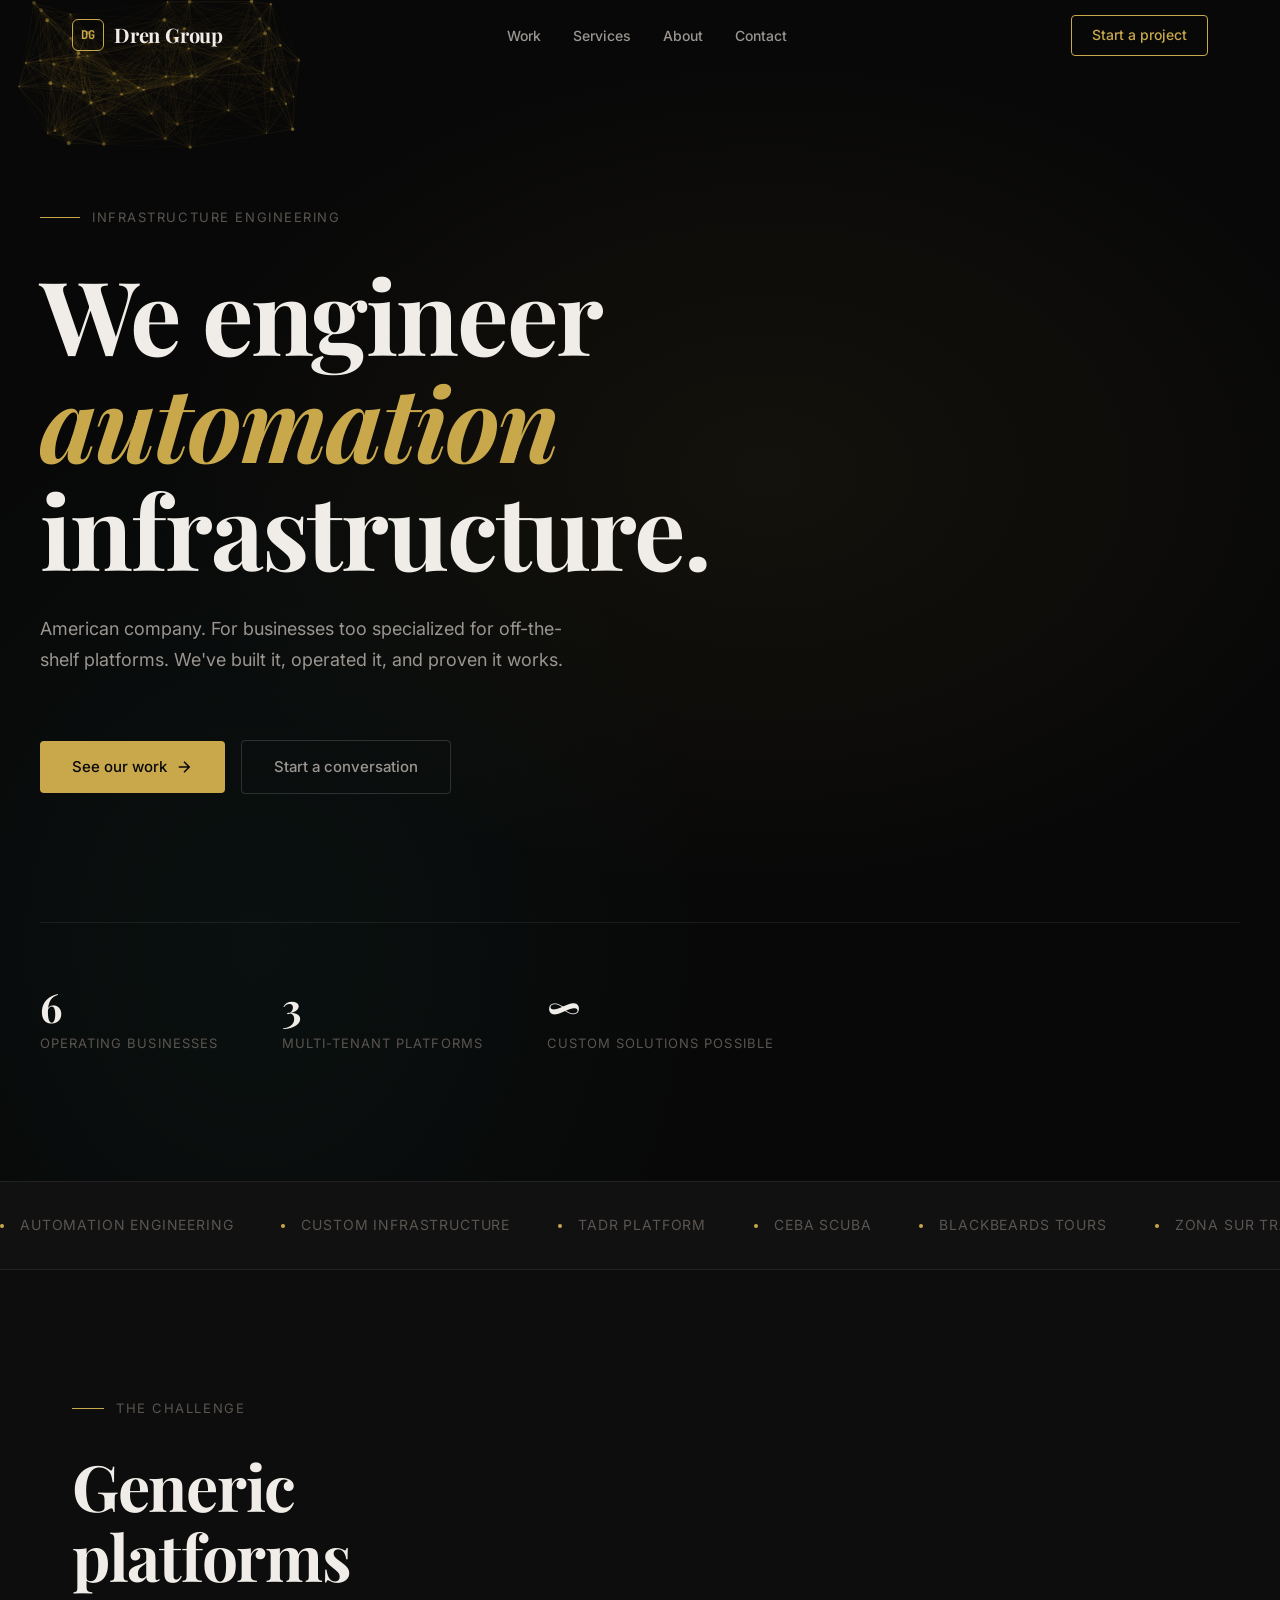
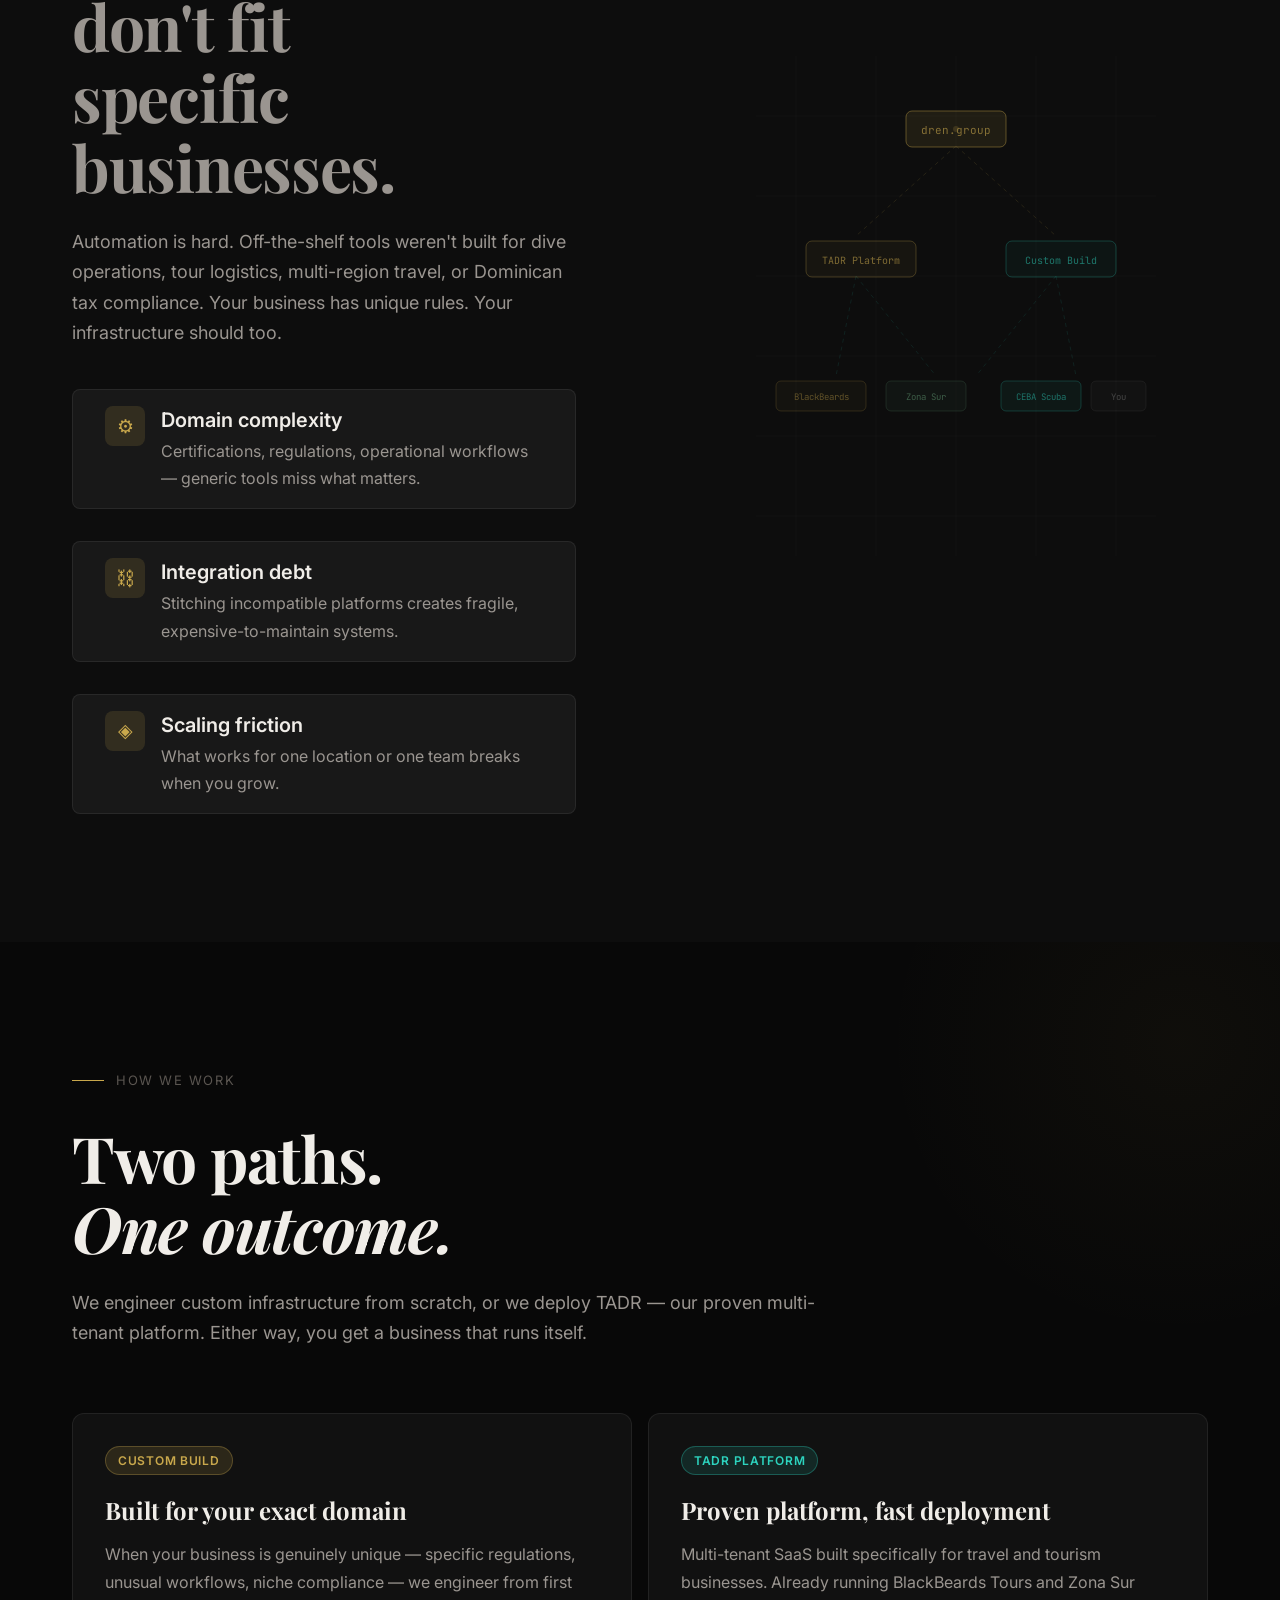
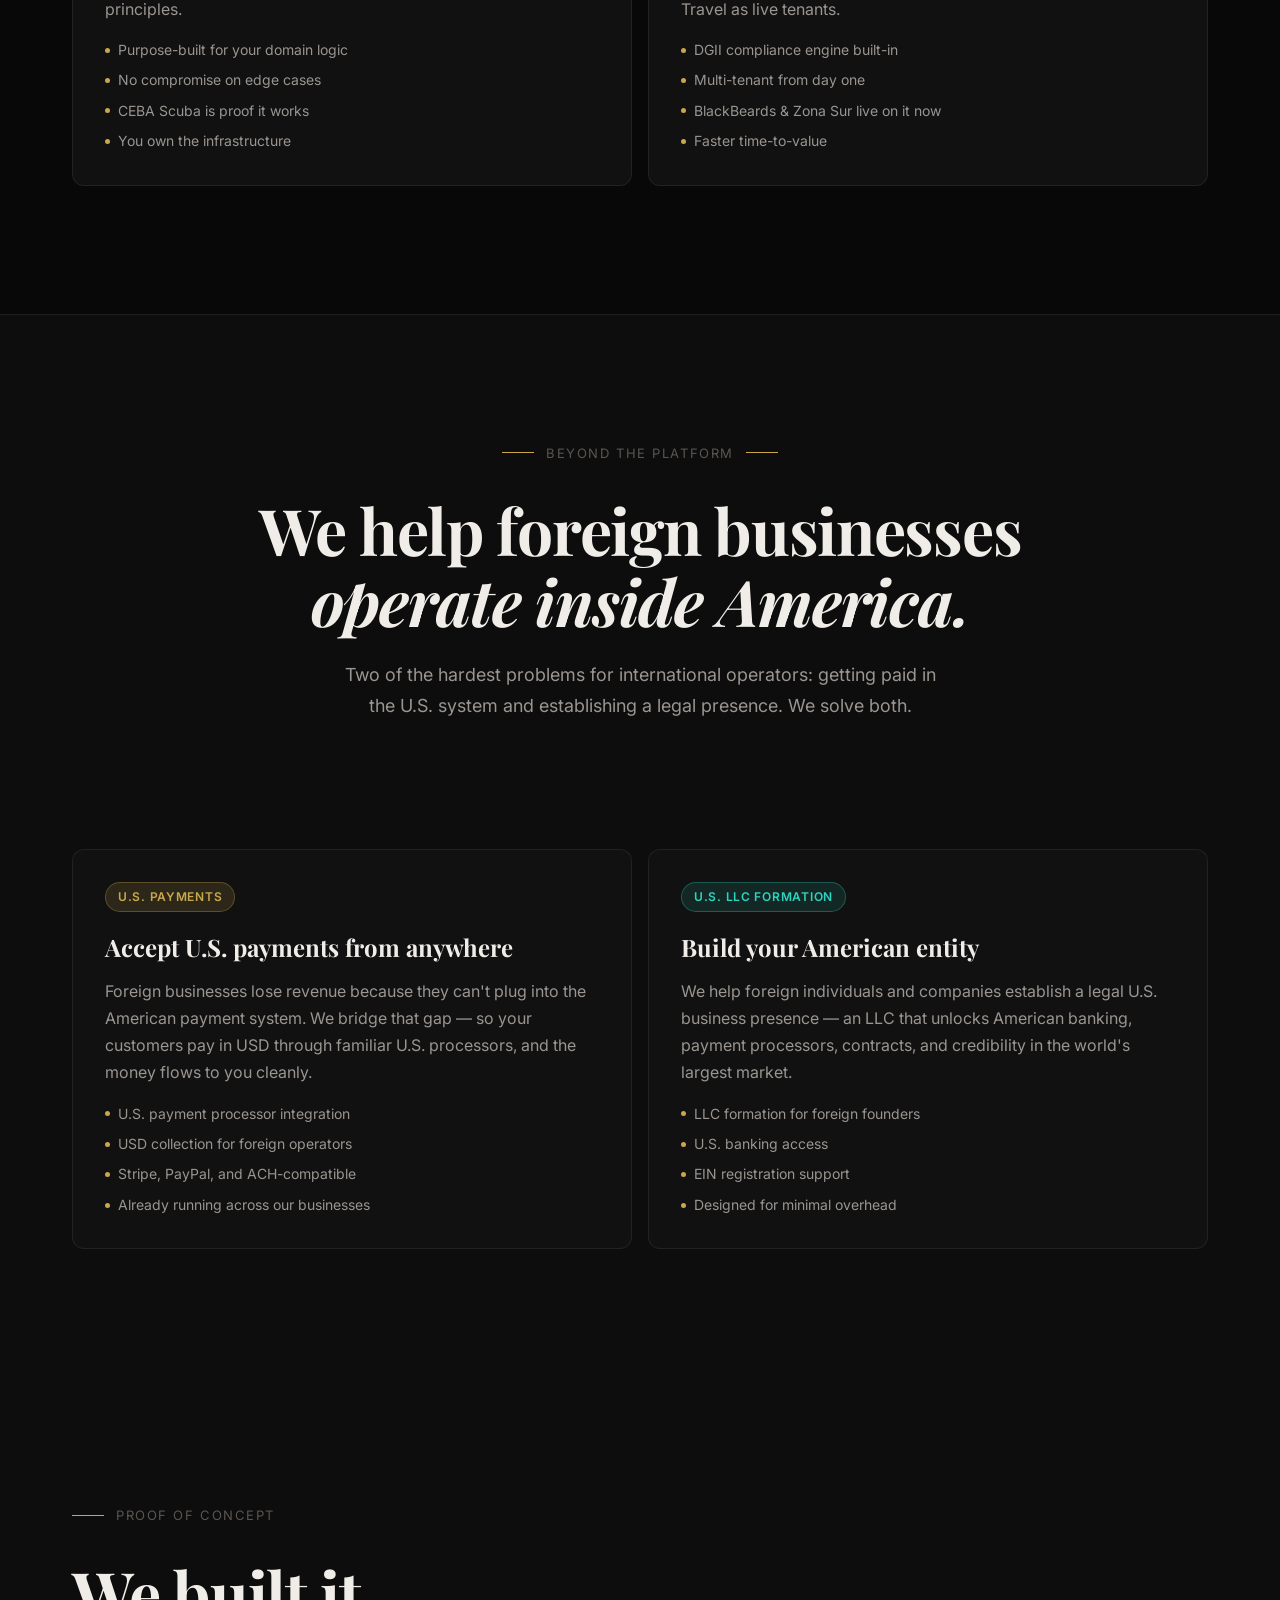
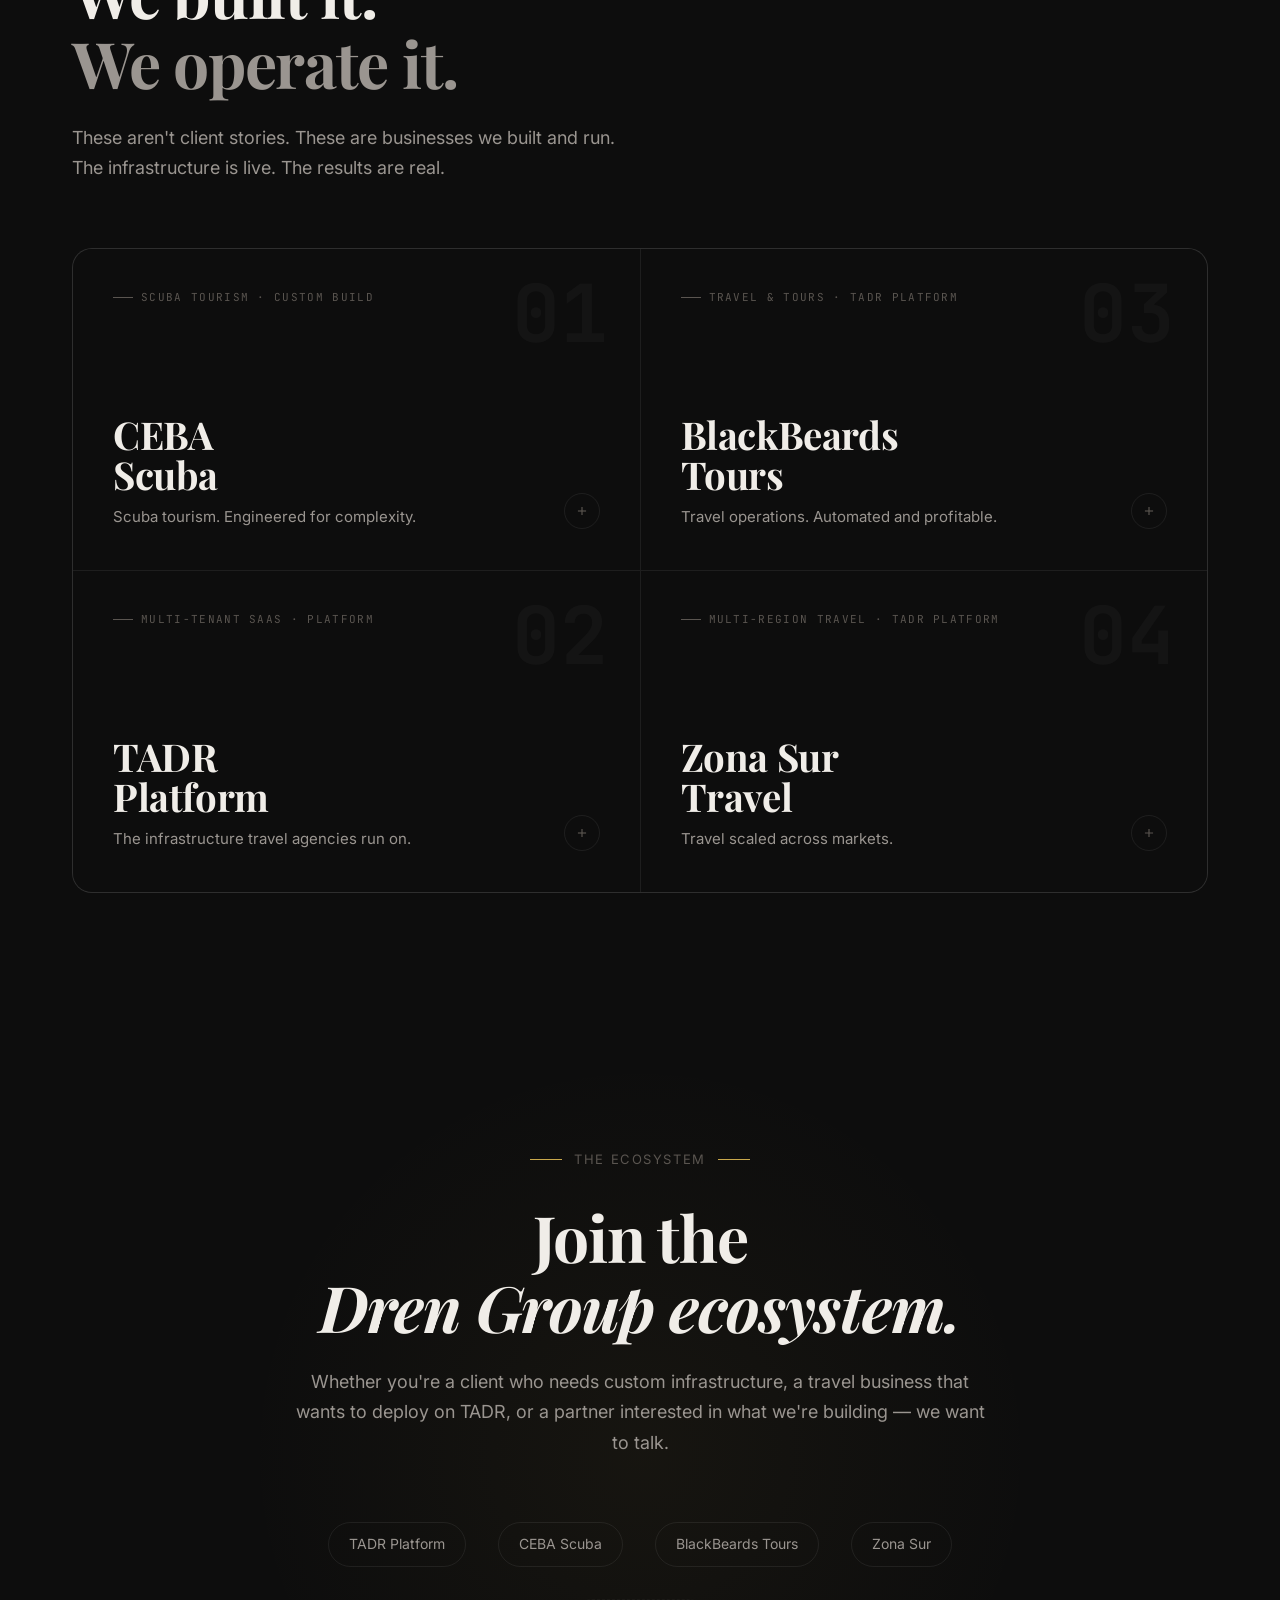
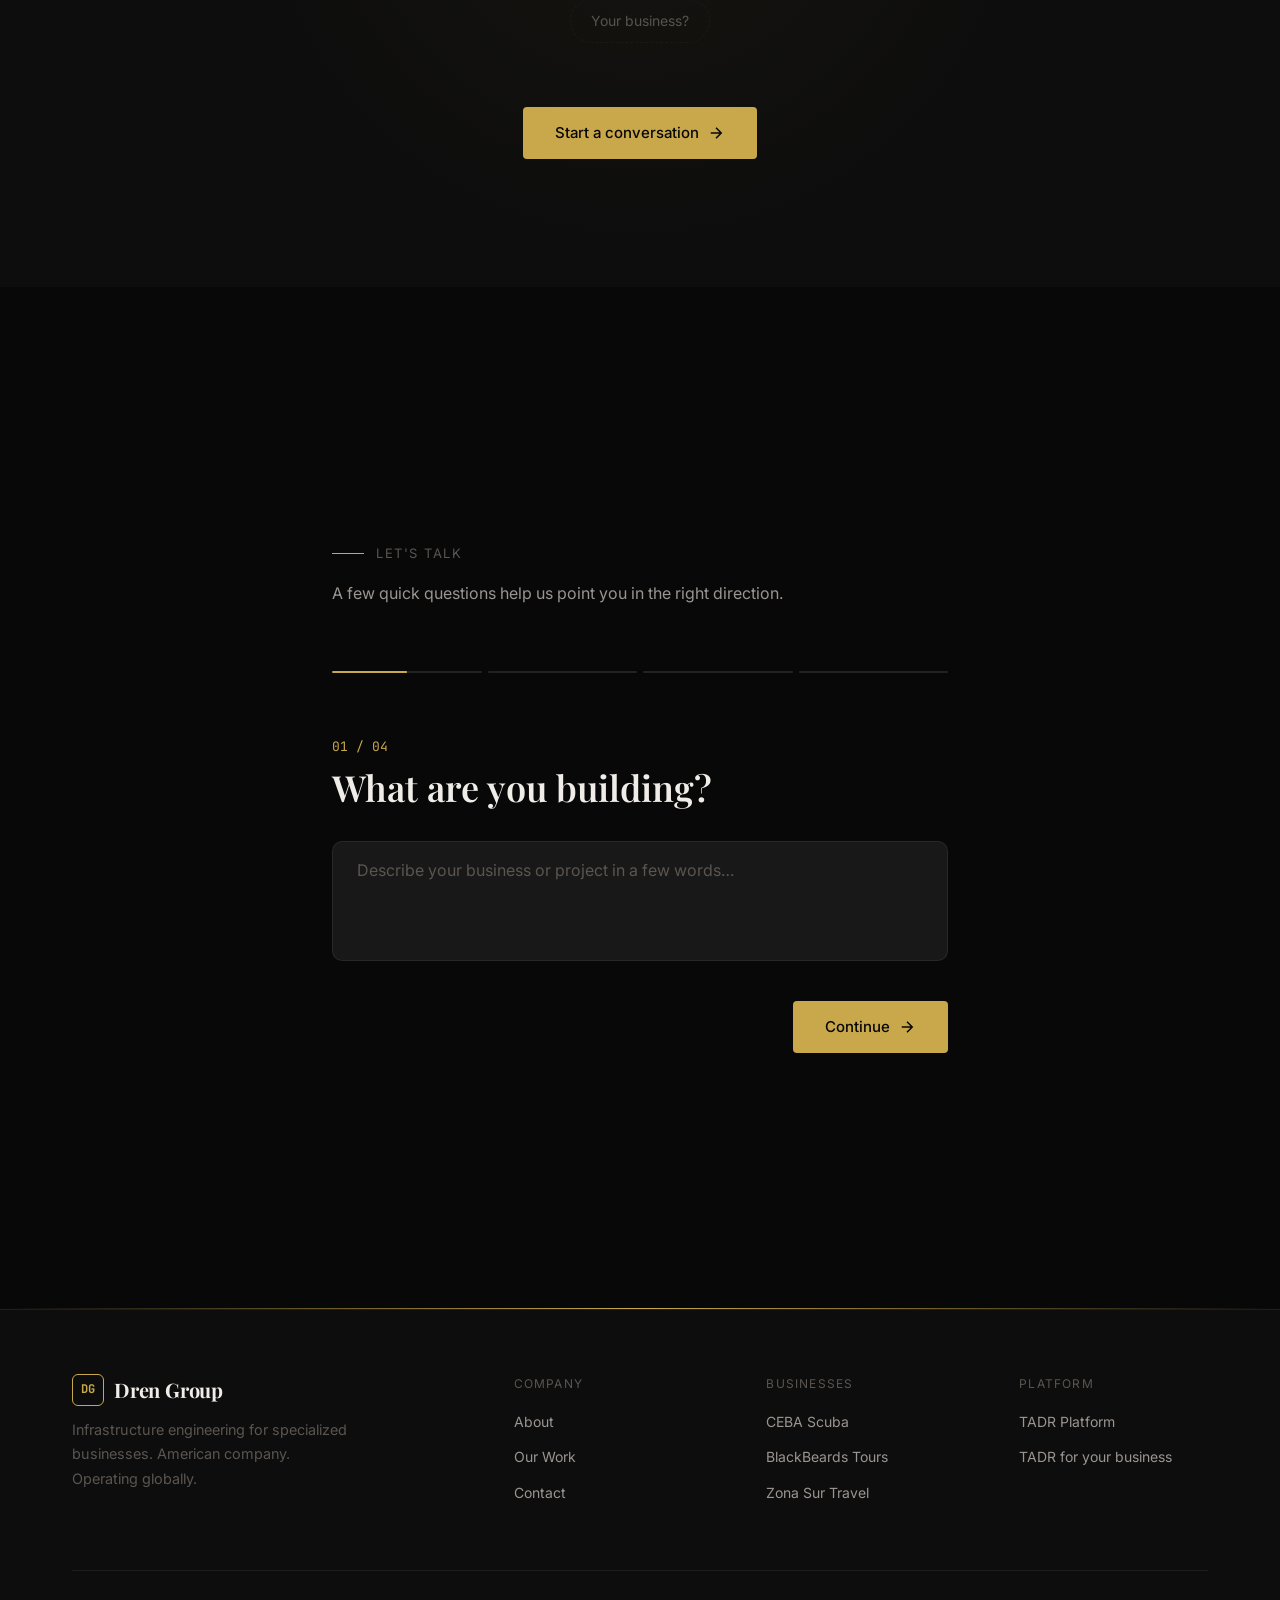
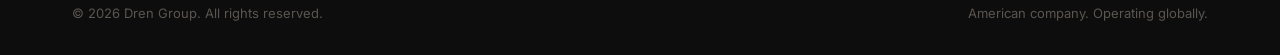
==== commit 10999e21: "Redesign case cards — cinematic 2x2 grid, ambient glows, index numbers, brand color hover - 2x2 grid" ====
--- a/index.html
+++ b/index.html
@@ -324,11 +324,12 @@
       <div class="case-card case-card--ceba" data-id="ceba">
         <div class="case-card__header">
           <span class="case-card__category">Scuba Tourism · Custom Build</span>
+          <div class="case-card__index">01</div>
+          <h3 class="case-card__name">CEBA<br>Scuba</h3>
+          <p class="case-card__tagline">Scuba tourism. Engineered for complexity.</p>
           <div class="case-card__expand-icon">
             <svg width="14" height="14" viewBox="0 0 24 24" fill="none" stroke="currentColor" stroke-width="2"><line x1="12" y1="5" x2="12" y2="19"/><line x1="5" y1="12" x2="19" y2="12"/></svg>
           </div>
-          <h3 class="case-card__name">CEBA<br>Scuba</h3>
-          <p class="case-card__tagline">Scuba tourism. Engineered for complexity.</p>
         </div>
         <div class="case-card__accent"></div>
         <div class="case-card__body">
@@ -349,12 +350,13 @@
       <!-- BlackBeards -->
       <div class="case-card case-card--bb" data-id="bb">
         <div class="case-card__header">
-          <span class="case-card__category">Travel & Tours · TADR Platform</span>
+          <span class="case-card__category">Travel &amp; Tours · TADR Platform</span>
+          <div class="case-card__index">03</div>
+          <h3 class="case-card__name">BlackBeards<br>Tours</h3>
+          <p class="case-card__tagline">Travel operations. Automated and profitable.</p>
           <div class="case-card__expand-icon">
             <svg width="14" height="14" viewBox="0 0 24 24" fill="none" stroke="currentColor" stroke-width="2"><line x1="12" y1="5" x2="12" y2="19"/><line x1="5" y1="12" x2="19" y2="12"/></svg>
           </div>
-          <h3 class="case-card__name">BlackBeards<br>Tours</h3>
-          <p class="case-card__tagline">Travel operations. Automated and profitable.</p>
         </div>
         <div class="case-card__accent"></div>
         <div class="case-card__body">
@@ -373,14 +375,15 @@
       </div>
 
       <!-- TADR Platform -->
-      <div class="case-card case-card--bb" data-id="tadr" style="border-color: rgba(201,168,76,0.25);">
+      <div class="case-card case-card--tadr" data-id="tadr">
         <div class="case-card__header">
           <span class="case-card__category">Multi-Tenant SaaS · Platform</span>
+          <div class="case-card__index">02</div>
+          <h3 class="case-card__name">TADR<br>Platform</h3>
+          <p class="case-card__tagline">The infrastructure travel agencies run on.</p>
           <div class="case-card__expand-icon">
             <svg width="14" height="14" viewBox="0 0 24 24" fill="none" stroke="currentColor" stroke-width="2"><line x1="12" y1="5" x2="12" y2="19"/><line x1="5" y1="12" x2="19" y2="12"/></svg>
           </div>
-          <h3 class="case-card__name">TADR<br>Platform</h3>
-          <p class="case-card__tagline">The infrastructure travel agencies run on.</p>
         </div>
         <div class="case-card__accent"></div>
         <div class="case-card__body">
@@ -402,11 +405,12 @@
       <div class="case-card case-card--zona" data-id="zona">
         <div class="case-card__header">
           <span class="case-card__category">Multi-Region Travel · TADR Platform</span>
+          <div class="case-card__index">04</div>
+          <h3 class="case-card__name">Zona Sur<br>Travel</h3>
+          <p class="case-card__tagline">Travel scaled across markets.</p>
           <div class="case-card__expand-icon">
             <svg width="14" height="14" viewBox="0 0 24 24" fill="none" stroke="currentColor" stroke-width="2"><line x1="12" y1="5" x2="12" y2="19"/><line x1="5" y1="12" x2="19" y2="12"/></svg>
           </div>
-          <h3 class="case-card__name">Zona Sur<br>Travel</h3>
-          <p class="case-card__tagline">Travel scaled across markets.</p>
         </div>
         <div class="case-card__accent"></div>
         <div class="case-card__body">
--- a/css/style.css
+++ b/css/style.css
@@ -622,81 +622,135 @@
    ============================================================ */
 .work { background: var(--surface-0); }
 
+/* ============================================================
+   CASE CARDS — Cinematic panel redesign
+   ============================================================ */
 .work__grid {
   display: grid;
-  grid-template-columns: repeat(3, 1fr);
-  gap: 1.5px;
+  grid-template-columns: repeat(2, 1fr);
+  gap: 1px;
   background: var(--border);
-  border: 1.5px solid var(--border);
-  border-radius: 16px;
+  border: 1px solid var(--border);
+  border-radius: 20px;
   overflow: hidden;
   margin-top: var(--space-lg);
 }
 
 .case-card {
-  background: var(--surface-1);
+  background: var(--surface-0);
   cursor: pointer;
   position: relative;
   overflow: hidden;
   transition: background var(--duration-base);
-}
-
-.case-card:hover { background: var(--surface-2); }
+  display: flex;
+  flex-direction: column;
+}
+
+/* Ambient glow gradient per brand */
+.case-card::before {
+  content: '';
+  position: absolute;
+  inset: 0;
+  opacity: 0;
+  transition: opacity var(--duration-slow) var(--ease-out);
+  pointer-events: none;
+}
+.case-card:hover::before { opacity: 1; }
+.case-card--ceba::before  { background: radial-gradient(ellipse 80% 60% at 20% 80%, rgba(45,212,191,0.07) 0%, transparent 70%); }
+.case-card--bb::before    { background: radial-gradient(ellipse 80% 60% at 80% 20%, rgba(201,168,76,0.07) 0%, transparent 70%); }
+.case-card--zona::before  { background: radial-gradient(ellipse 80% 60% at 20% 30%, rgba(77,124,95,0.08) 0%, transparent 70%); }
+.case-card--tadr::before  { background: radial-gradient(ellipse 80% 60% at 80% 80%, rgba(201,168,76,0.09) 0%, transparent 70%); }
 
 .case-card__header {
-  padding: var(--space-md);
+  padding: 2.5rem;
   display: flex;
   flex-direction: column;
-  gap: var(--space-sm);
-  min-height: 280px;
-  position: relative;
-}
+  min-height: 320px;
+  position: relative;
+  z-index: 1;
+}
+
+/* Large faded index number */
+.case-card__index {
+  position: absolute;
+  top: 1.5rem;
+  right: 2rem;
+  font-family: var(--font-mono);
+  font-size: 5rem;
+  font-weight: 700;
+  line-height: 1;
+  color: rgba(255,255,255,0.03);
+  transition: color var(--duration-slow) var(--ease-out);
+  user-select: none;
+  pointer-events: none;
+}
+.case-card:hover .case-card__index { color: rgba(255,255,255,0.055); }
 
 .case-card__category {
-  font-size: 0.75rem;
-  letter-spacing: 0.1em;
+  font-family: var(--font-mono);
+  font-size: 0.6875rem;
+  letter-spacing: 0.12em;
   text-transform: uppercase;
   color: var(--text-tertiary);
+  display: flex;
+  align-items: center;
+  gap: 0.5rem;
+}
+.case-card__category::before {
+  content: '';
+  display: inline-block;
+  width: 20px;
+  height: 1px;
+  background: currentColor;
 }
 
 .case-card__name {
   font-family: var(--font-display);
-  font-size: 1.75rem;
+  font-size: clamp(2rem, 3vw, 2.75rem);
   font-weight: 700;
   margin-top: auto;
-  line-height: 1.1;
-}
+  line-height: 1.05;
+  letter-spacing: -0.01em;
+}
+
+/* Brand color on name hover */
+.case-card--ceba:hover .case-card__name  { color: var(--teal); transition: color var(--duration-base); }
+.case-card--bb:hover   .case-card__name  { color: var(--gold); transition: color var(--duration-base); }
+.case-card--tadr:hover .case-card__name  { color: var(--gold-light); transition: color var(--duration-base); }
+.case-card--zona:hover .case-card__name  { color: #7ec49a; transition: color var(--duration-base); }
 
 .case-card__tagline {
   font-size: 0.9375rem;
   color: var(--text-secondary);
   line-height: 1.5;
-}
-
+  margin-top: 0.75rem;
+}
+
+/* Bottom color bar — full width, slides in on hover */
 .case-card__accent {
   position: absolute;
   bottom: 0;
   left: 0;
   right: 0;
-  height: 3px;
+  height: 2px;
   transform: scaleX(0);
   transform-origin: left;
-  transition: transform var(--duration-base) var(--ease-out);
-}
-
+  transition: transform 0.5s var(--ease-out);
+}
 .case-card:hover .case-card__accent,
 .case-card.expanded .case-card__accent { transform: scaleX(1); }
-
-.case-card--ceba .case-card__accent { background: var(--teal); }
-.case-card--bb .case-card__accent { background: var(--gold); }
-.case-card--zona .case-card__accent { background: var(--sage); }
-
+.case-card--ceba .case-card__accent { background: linear-gradient(90deg, var(--teal), transparent); }
+.case-card--bb   .case-card__accent { background: linear-gradient(90deg, var(--gold), transparent); }
+.case-card--tadr .case-card__accent { background: linear-gradient(90deg, var(--gold-light), transparent); }
+.case-card--zona .case-card__accent { background: linear-gradient(90deg, var(--sage), transparent); }
+
+/* Expand toggle */
 .case-card__expand-icon {
   position: absolute;
-  top: var(--space-md);
-  right: var(--space-md);
-  width: 32px;
-  height: 32px;
+  bottom: 2.5rem;
+  right: 2.5rem;
+  width: 36px;
+  height: 36px;
   border: 1px solid var(--border);
   border-radius: 50%;
   display: flex;
@@ -704,52 +758,64 @@
   justify-content: center;
   color: var(--text-tertiary);
   transition: all var(--duration-base) var(--ease-out);
-}
-
+  z-index: 1;
+}
 .case-card:hover .case-card__expand-icon {
+  border-color: rgba(255,255,255,0.25);
+  color: var(--text-primary);
+  transform: scale(1.1);
+}
+.case-card.expanded .case-card__expand-icon {
+  transform: rotate(45deg) scale(1.1);
   border-color: var(--gold);
   color: var(--gold);
-}
-
-.case-card.expanded .case-card__expand-icon {
-  transform: rotate(45deg);
-  border-color: var(--gold);
-  color: var(--gold);
   background: var(--gold-dim);
 }
 
+/* Expanded body */
 .case-card__body {
   max-height: 0;
   overflow: hidden;
-  transition: max-height 0.6s var(--ease-out), padding 0.4s var(--ease-out);
-  padding: 0 var(--space-md);
+  transition: max-height 0.65s var(--ease-out), padding 0.4s var(--ease-out);
+  padding: 0 2.5rem;
   border-top: 1px solid transparent;
-}
-
+  position: relative;
+  z-index: 1;
+}
 .case-card.expanded .case-card__body {
-  max-height: 600px;
-  padding: var(--space-md);
+  max-height: 700px;
+  padding: 2rem 2.5rem 2.5rem;
   border-top-color: var(--border);
 }
 
-.case-card__story { margin-bottom: var(--space-sm); }
+.case-card__story { margin-bottom: 1.25rem; }
 .case-card__story h4 {
-  font-size: 0.75rem;
+  font-family: var(--font-mono);
+  font-size: 0.6875rem;
   text-transform: uppercase;
-  letter-spacing: 0.1em;
+  letter-spacing: 0.12em;
   color: var(--gold);
   margin-bottom: 0.5rem;
 }
 
 .case-card__capability {
-  margin-top: var(--space-sm);
-  padding: var(--space-sm);
-  background: var(--gold-dim);
-  border: 1px solid rgba(201,168,76,0.2);
-  border-radius: 8px;
-  font-size: 0.875rem;
+  margin-top: 1.5rem;
+  padding: 1.25rem 1.5rem;
+  background: rgba(255,255,255,0.025);
+  border-left: 2px solid var(--gold);
+  border-radius: 0 8px 8px 0;
+  font-size: 0.9rem;
   color: var(--text-secondary);
   font-style: italic;
+  line-height: 1.6;
+}
+
+@media (max-width: 768px) {
+  .work__grid { grid-template-columns: 1fr; }
+  .case-card__header { min-height: 260px; padding: 2rem; }
+  .case-card__expand-icon { bottom: 2rem; right: 2rem; }
+  .case-card__body { padding: 0 2rem; }
+  .case-card.expanded .case-card__body { padding: 1.5rem 2rem 2rem; }
 }
 
 /* ============================================================
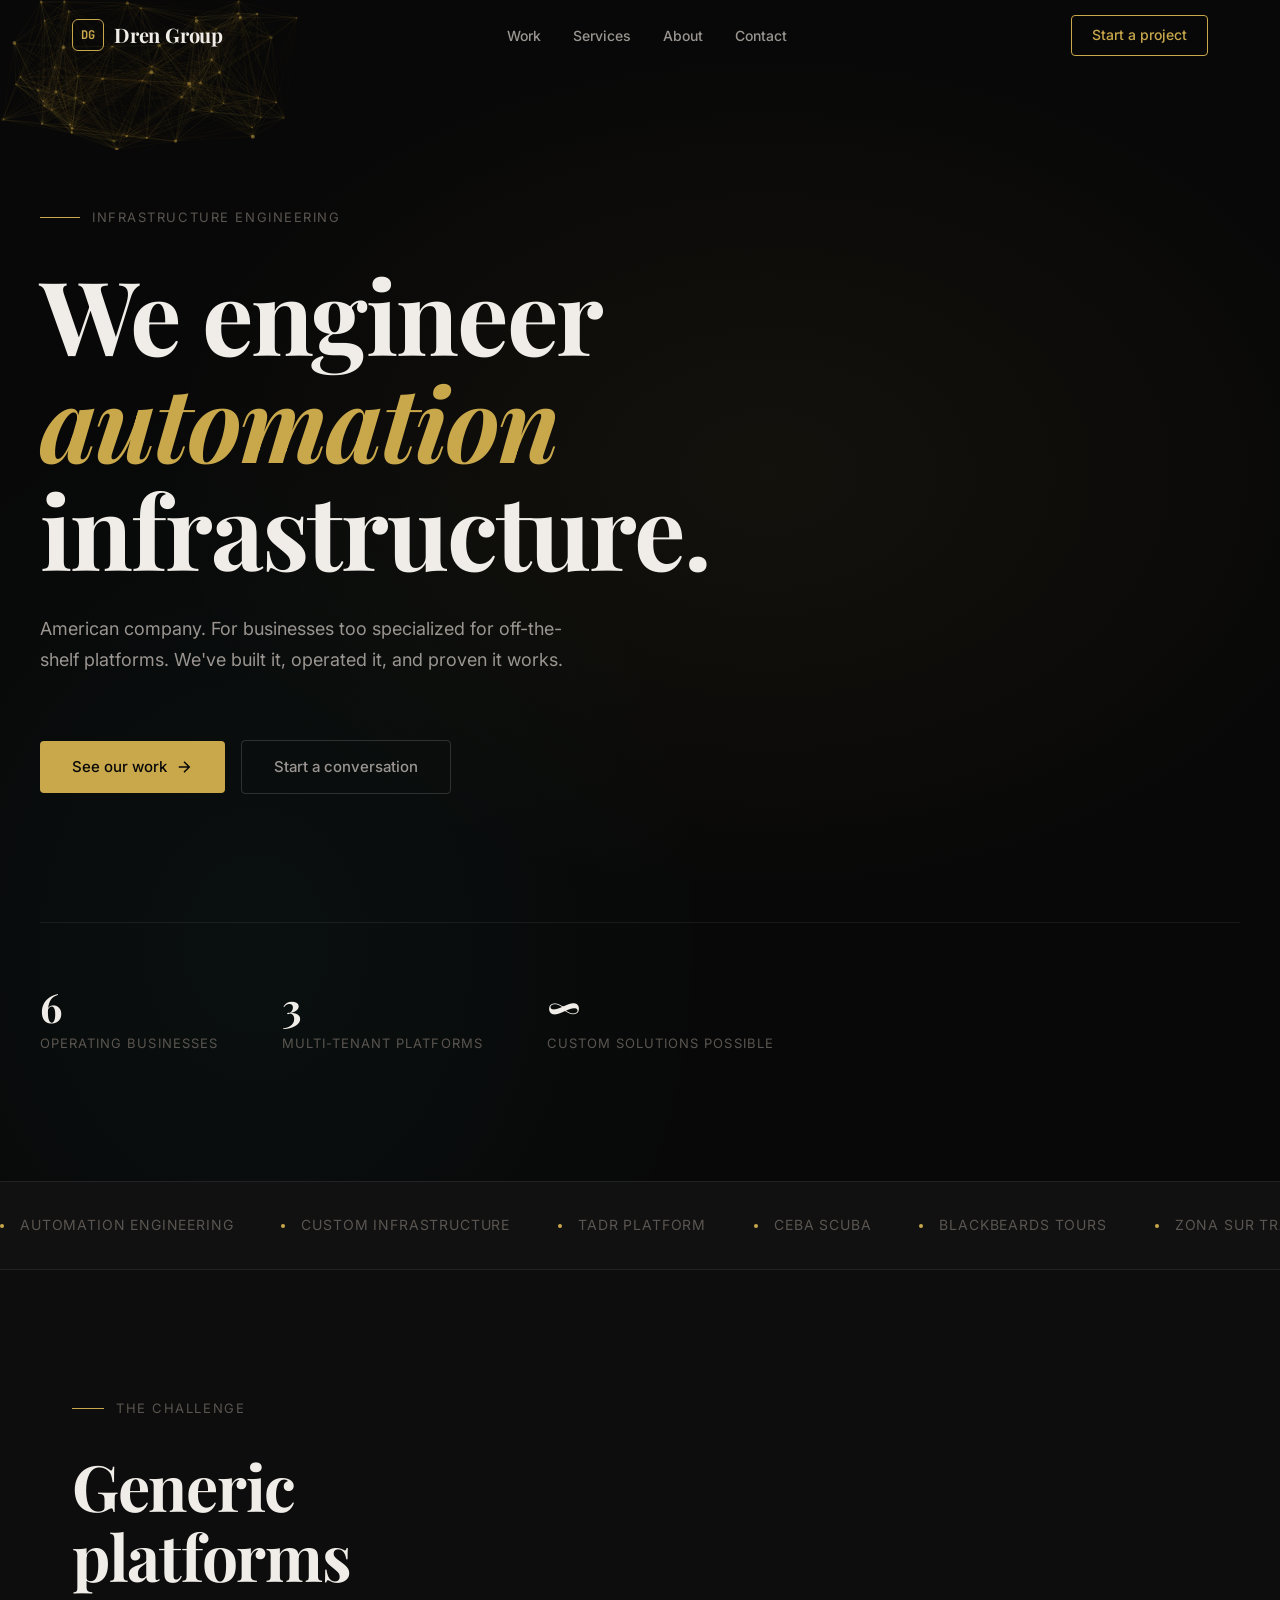
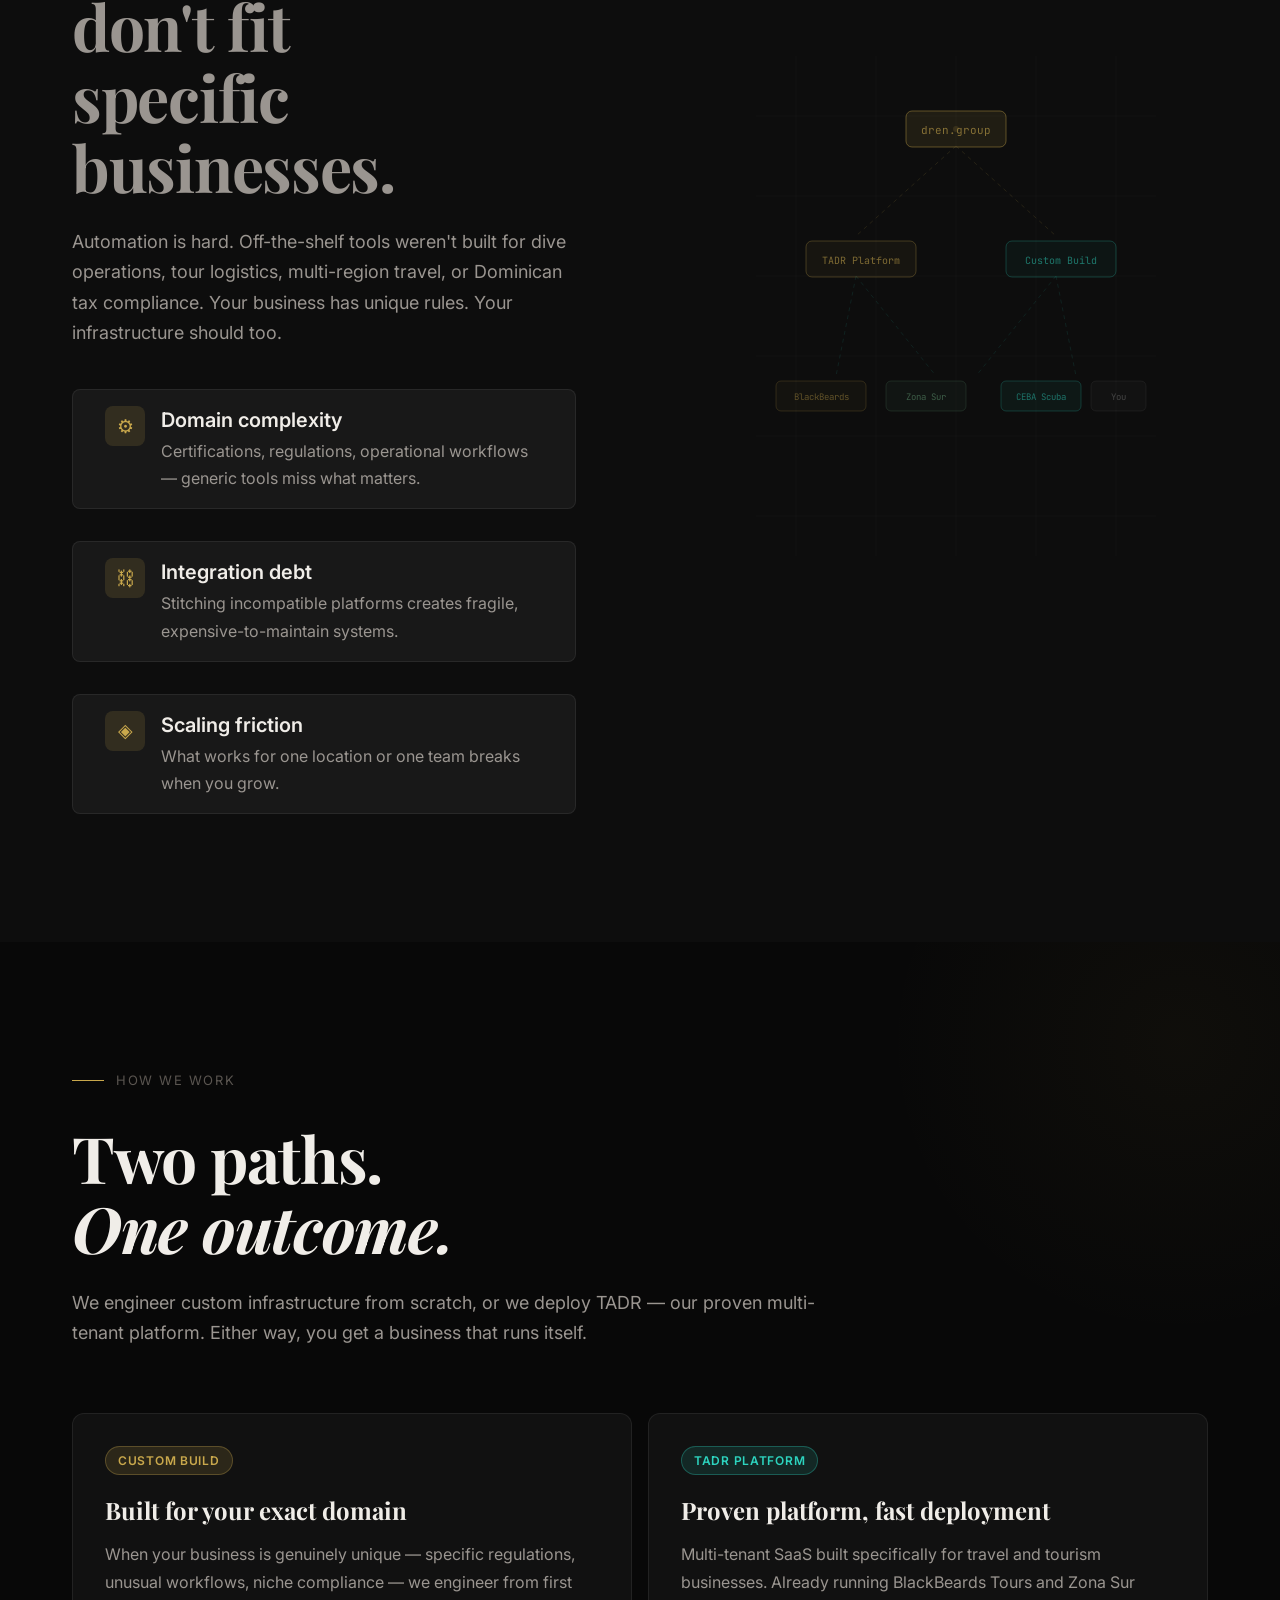
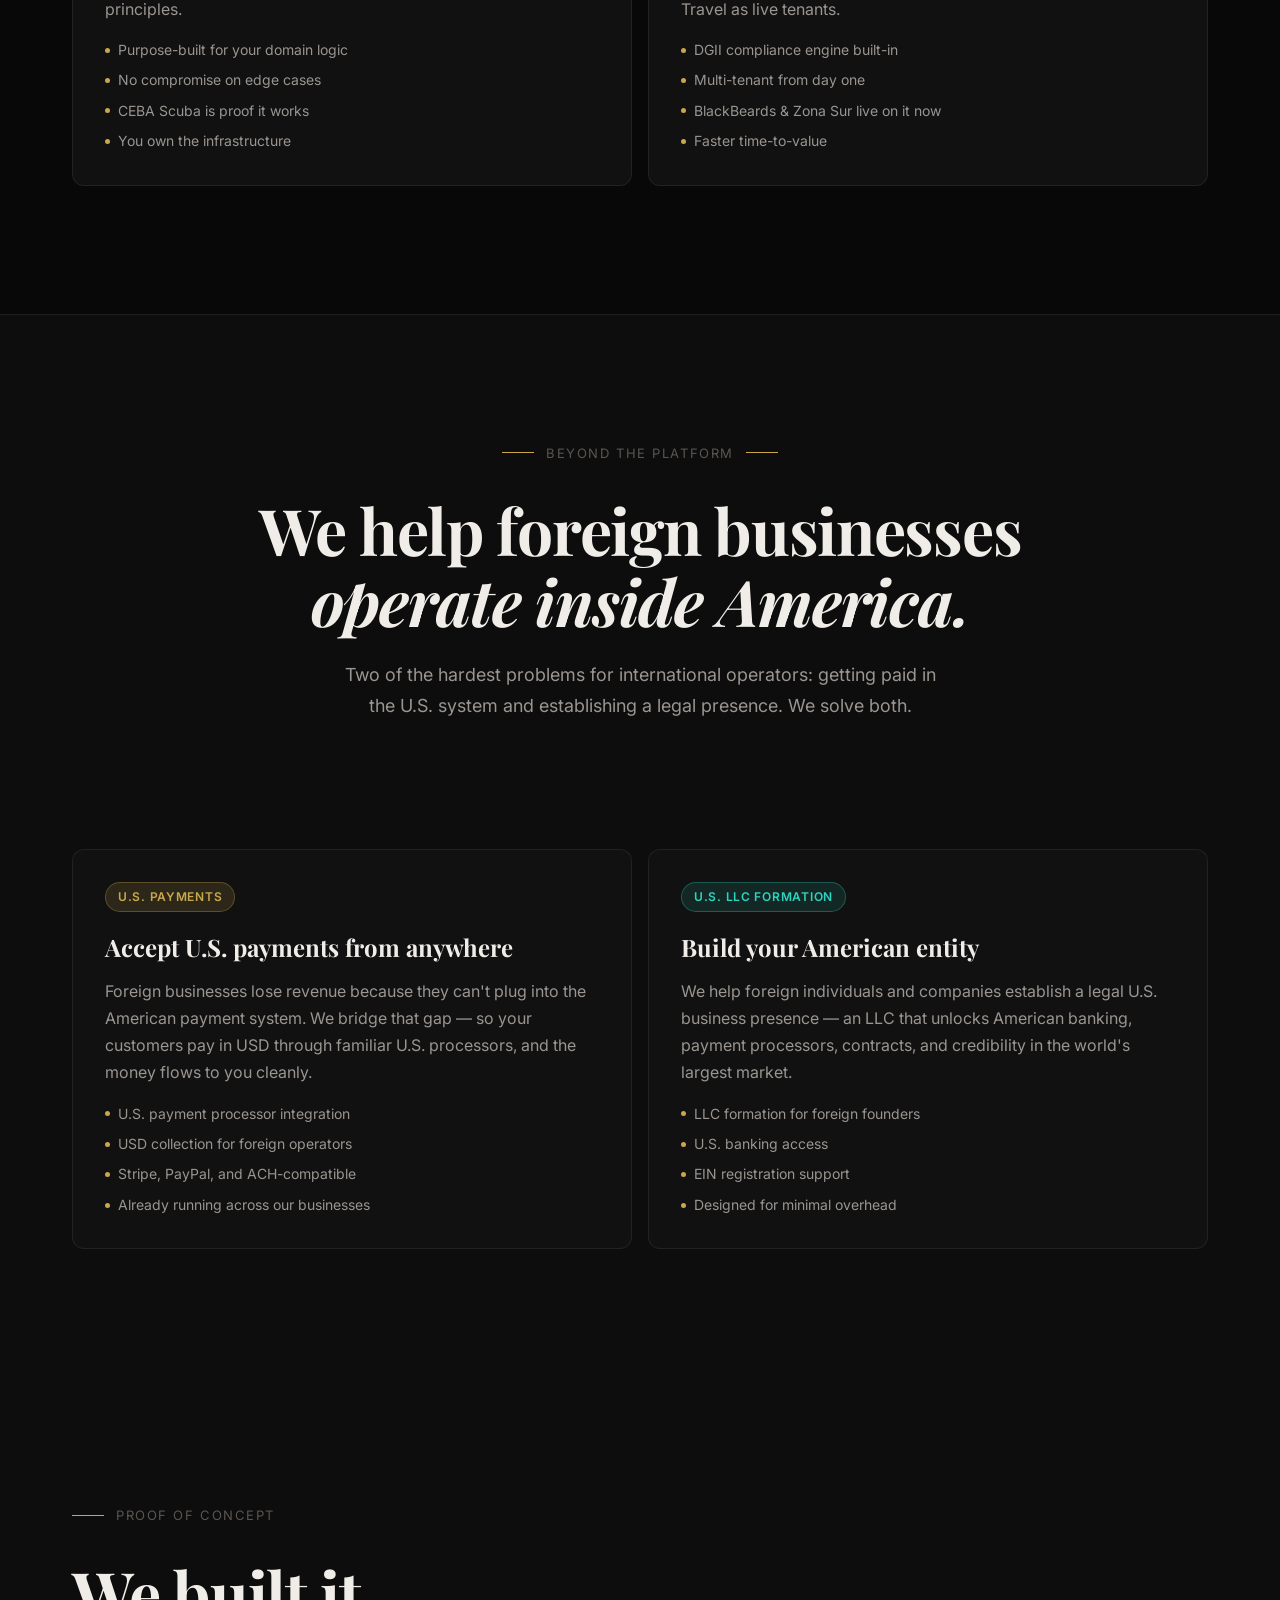
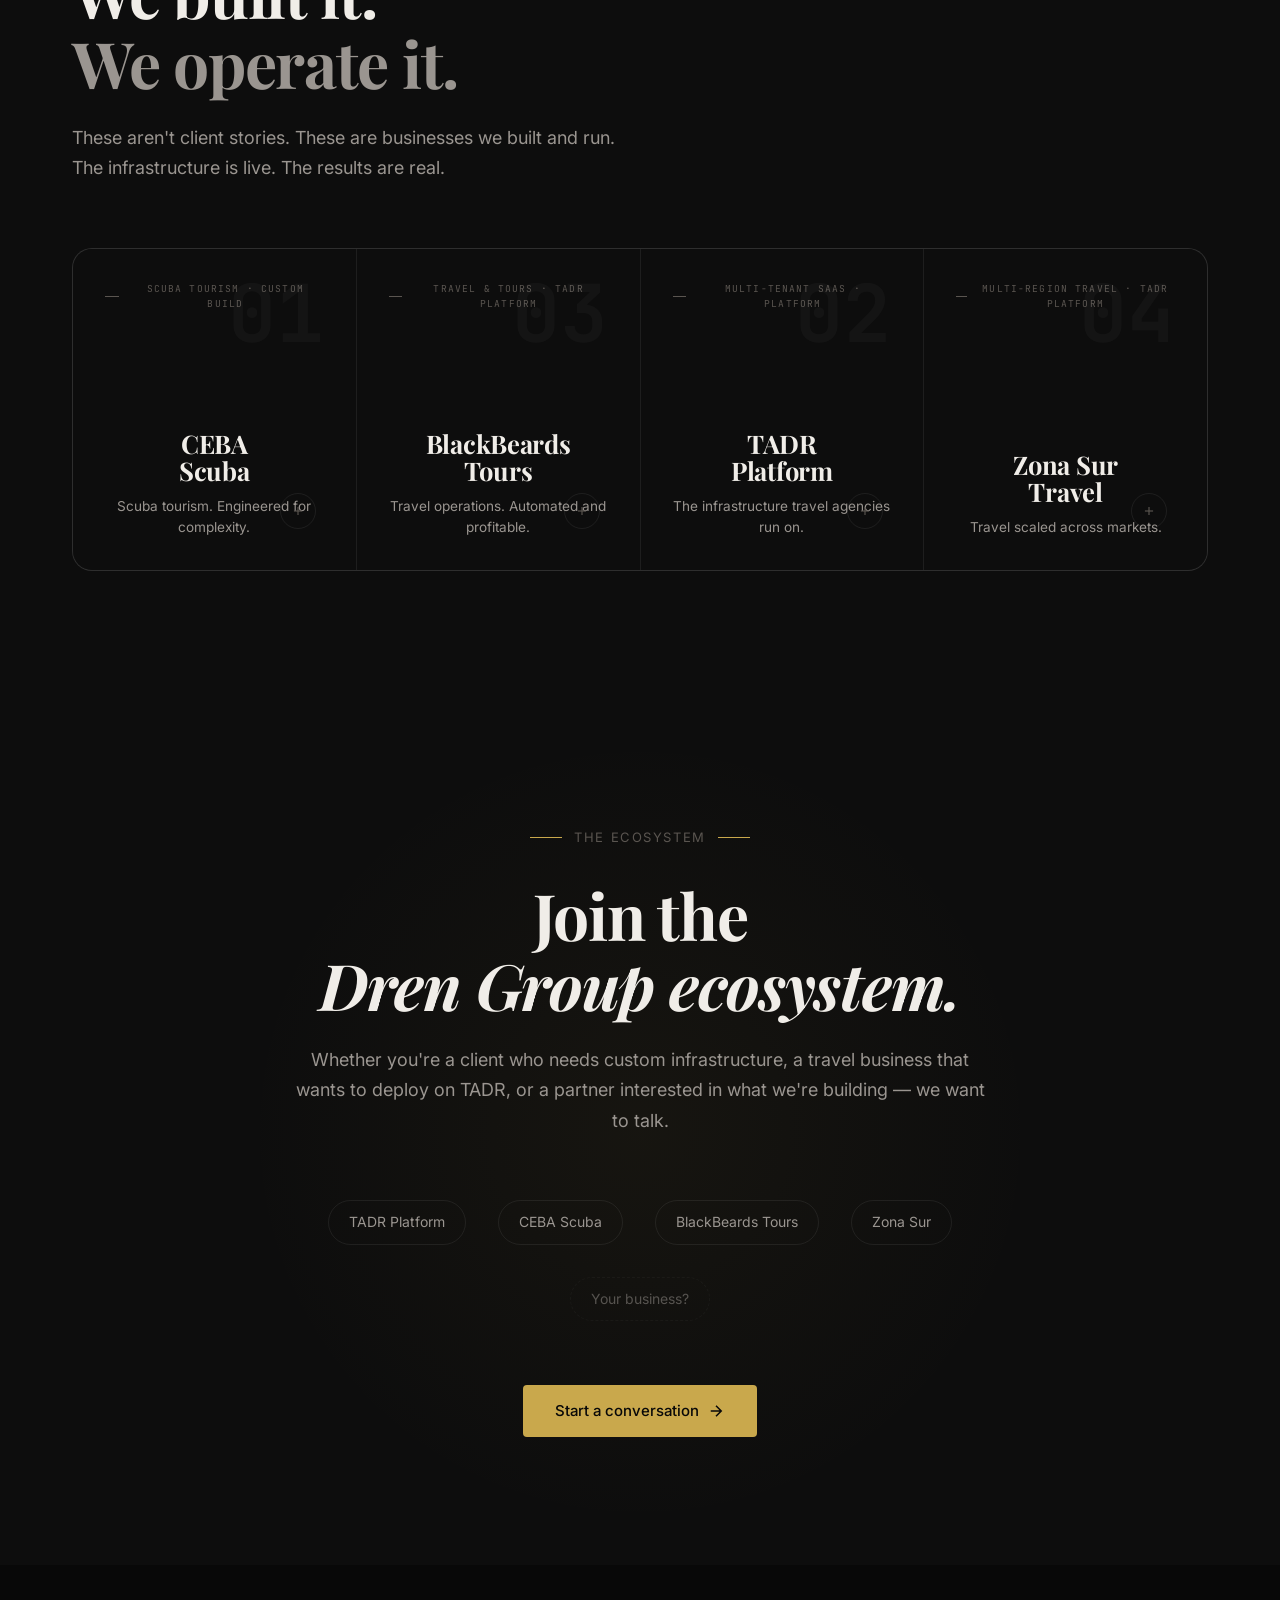
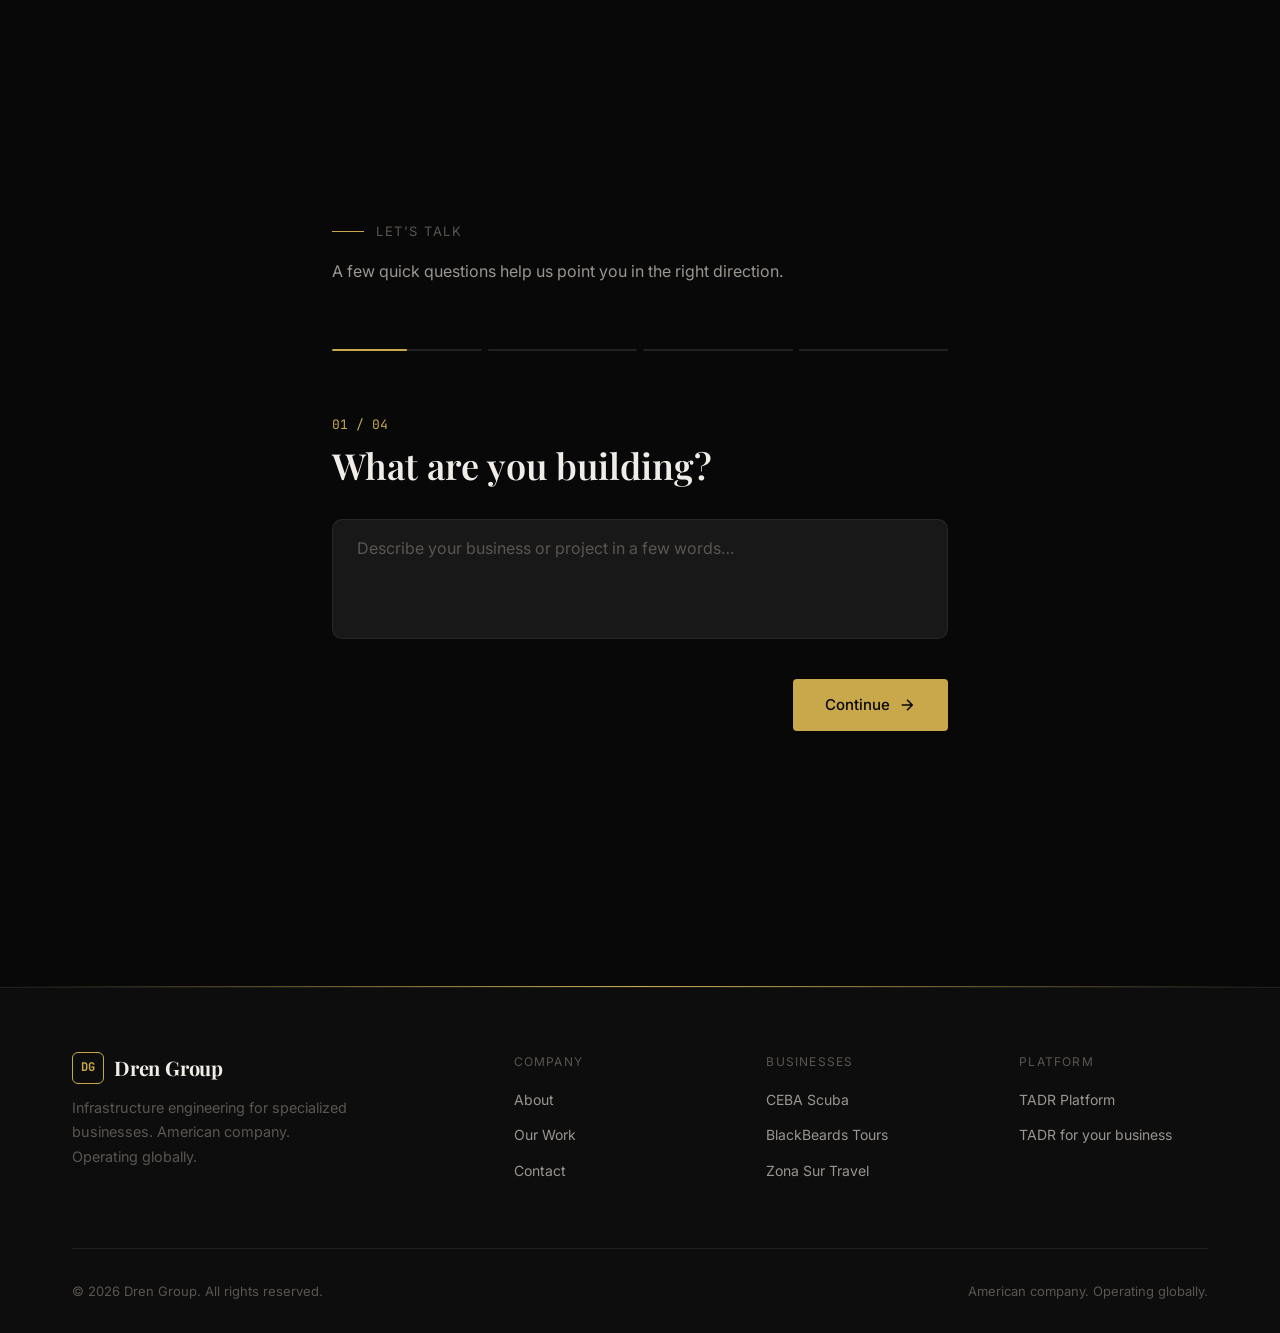
==== commit 5c6d6dc8: "Add GA4 tracking (G-SP7W2TW1CN) and update dashboard with all IDs Co-Authored-By: Claude Sonnet 4.6 " ====
--- a/index.html
+++ b/index.html
@@ -1,6 +1,14 @@
 <!DOCTYPE html>
 <html lang="en">
 <head>
+<!-- Google tag (gtag.js) -->
+<script async src="https://www.googletagmanager.com/gtag/js?id=G-SP7W2TW1CN"></script>
+<script>
+  window.dataLayer = window.dataLayer || [];
+  function gtag(){dataLayer.push(arguments);}
+  gtag('js', new Date());
+  gtag('config', 'G-SP7W2TW1CN');
+</script>
   <meta charset="UTF-8">
   <meta name="viewport" content="width=device-width, initial-scale=1.0">
   <title>Dren Group — Infrastructure Engineering for Specialized Businesses</title>
--- a/css/style.css
+++ b/css/style.css
@@ -627,7 +627,7 @@
    ============================================================ */
 .work__grid {
   display: grid;
-  grid-template-columns: repeat(2, 1fr);
+  grid-template-columns: repeat(4, 1fr);
   gap: 1px;
   background: var(--border);
   border: 1px solid var(--border);
@@ -662,9 +662,11 @@
 .case-card--tadr::before  { background: radial-gradient(ellipse 80% 60% at 80% 80%, rgba(201,168,76,0.09) 0%, transparent 70%); }
 
 .case-card__header {
-  padding: 2.5rem;
+  padding: 2rem;
   display: flex;
   flex-direction: column;
+  align-items: center;
+  text-align: center;
   min-height: 320px;
   position: relative;
   z-index: 1;
@@ -688,25 +690,26 @@
 
 .case-card__category {
   font-family: var(--font-mono);
-  font-size: 0.6875rem;
+  font-size: 0.6rem;
   letter-spacing: 0.12em;
   text-transform: uppercase;
   color: var(--text-tertiary);
   display: flex;
   align-items: center;
+  justify-content: center;
   gap: 0.5rem;
 }
 .case-card__category::before {
   content: '';
   display: inline-block;
-  width: 20px;
+  width: 14px;
   height: 1px;
   background: currentColor;
 }
 
 .case-card__name {
   font-family: var(--font-display);
-  font-size: clamp(2rem, 3vw, 2.75rem);
+  font-size: clamp(1.5rem, 2vw, 2rem);
   font-weight: 700;
   margin-top: auto;
   line-height: 1.05;
@@ -720,7 +723,7 @@
 .case-card--zona:hover .case-card__name  { color: #7ec49a; transition: color var(--duration-base); }
 
 .case-card__tagline {
-  font-size: 0.9375rem;
+  font-size: 0.85rem;
   color: var(--text-secondary);
   line-height: 1.5;
   margin-top: 0.75rem;
@@ -1244,7 +1247,8 @@
    RESPONSIVE
    ============================================================ */
 @media (max-width: 1024px) {
-  .grid-3, .work__grid { grid-template-columns: 1fr 1fr; }
+  .grid-3 { grid-template-columns: 1fr 1fr; }
+  .work__grid { grid-template-columns: repeat(2, 1fr); }
   .footer__top { grid-template-columns: 1fr 1fr; }
 }
 
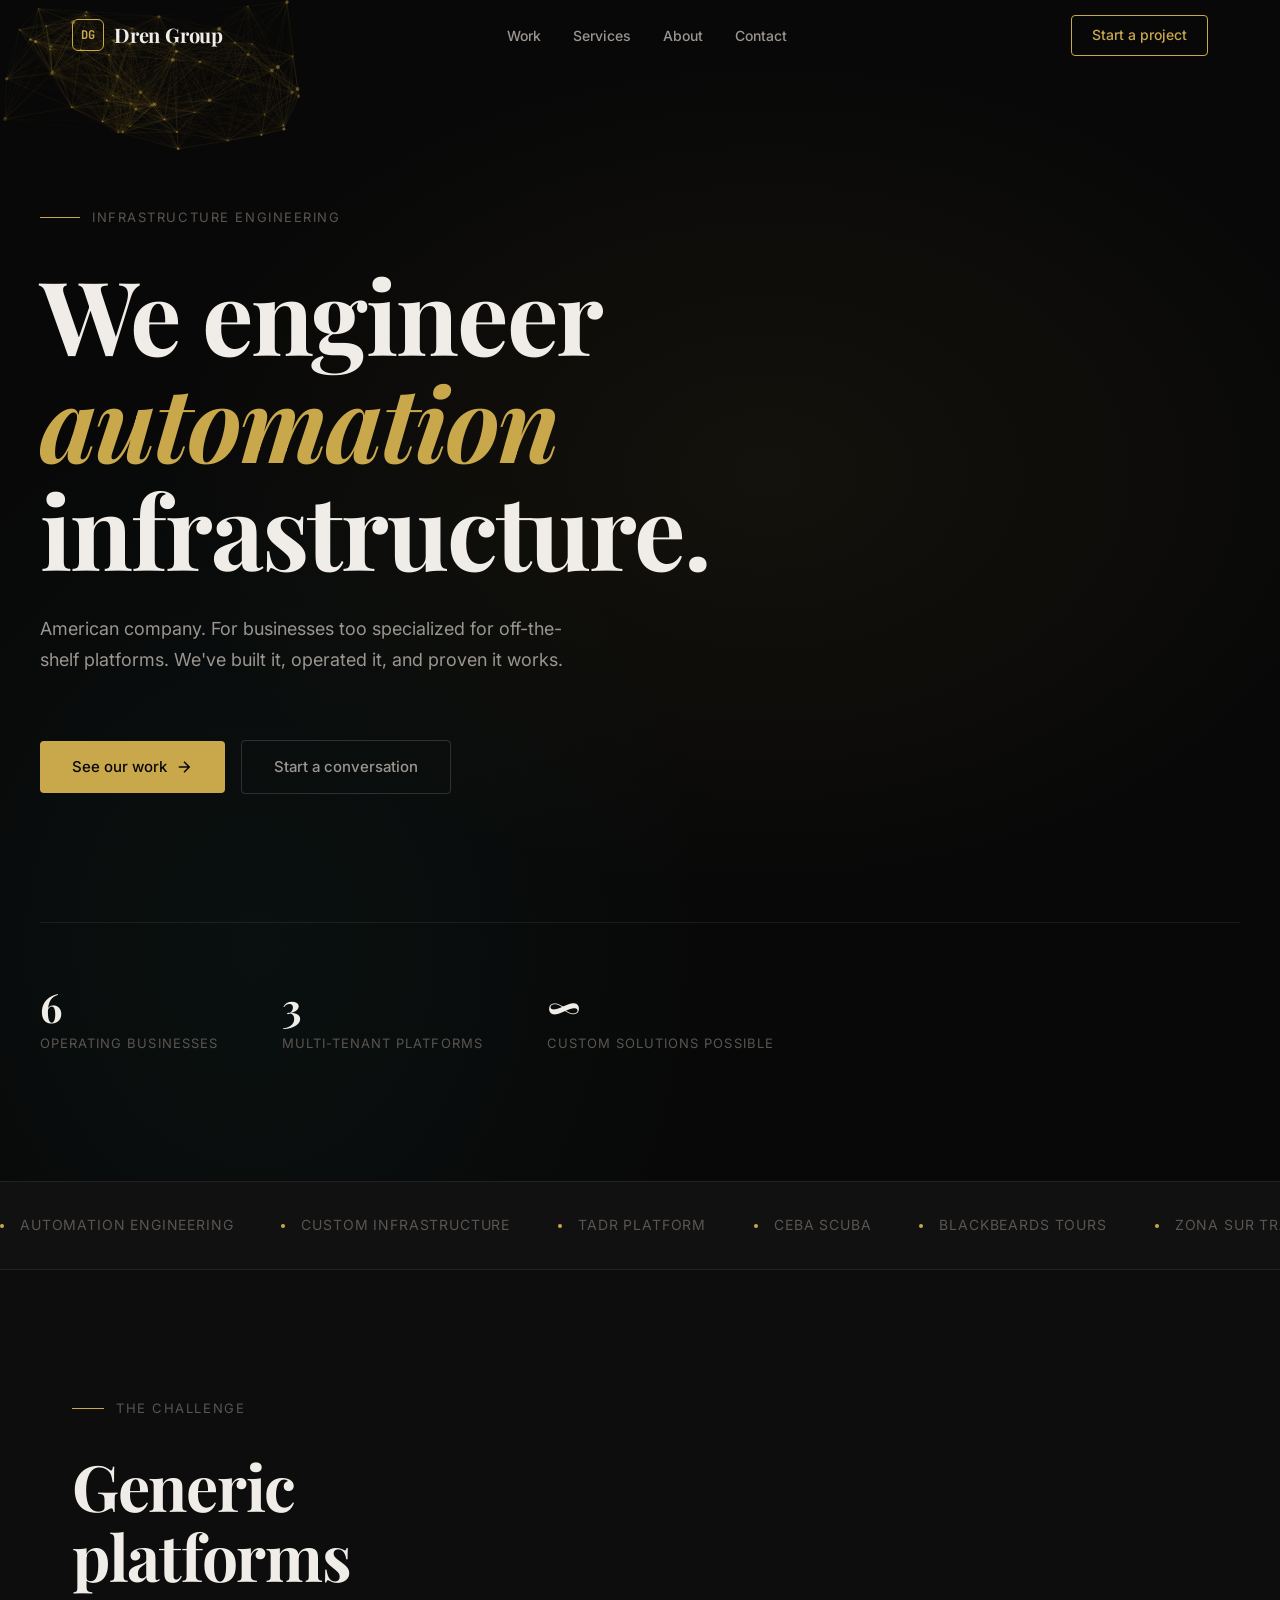
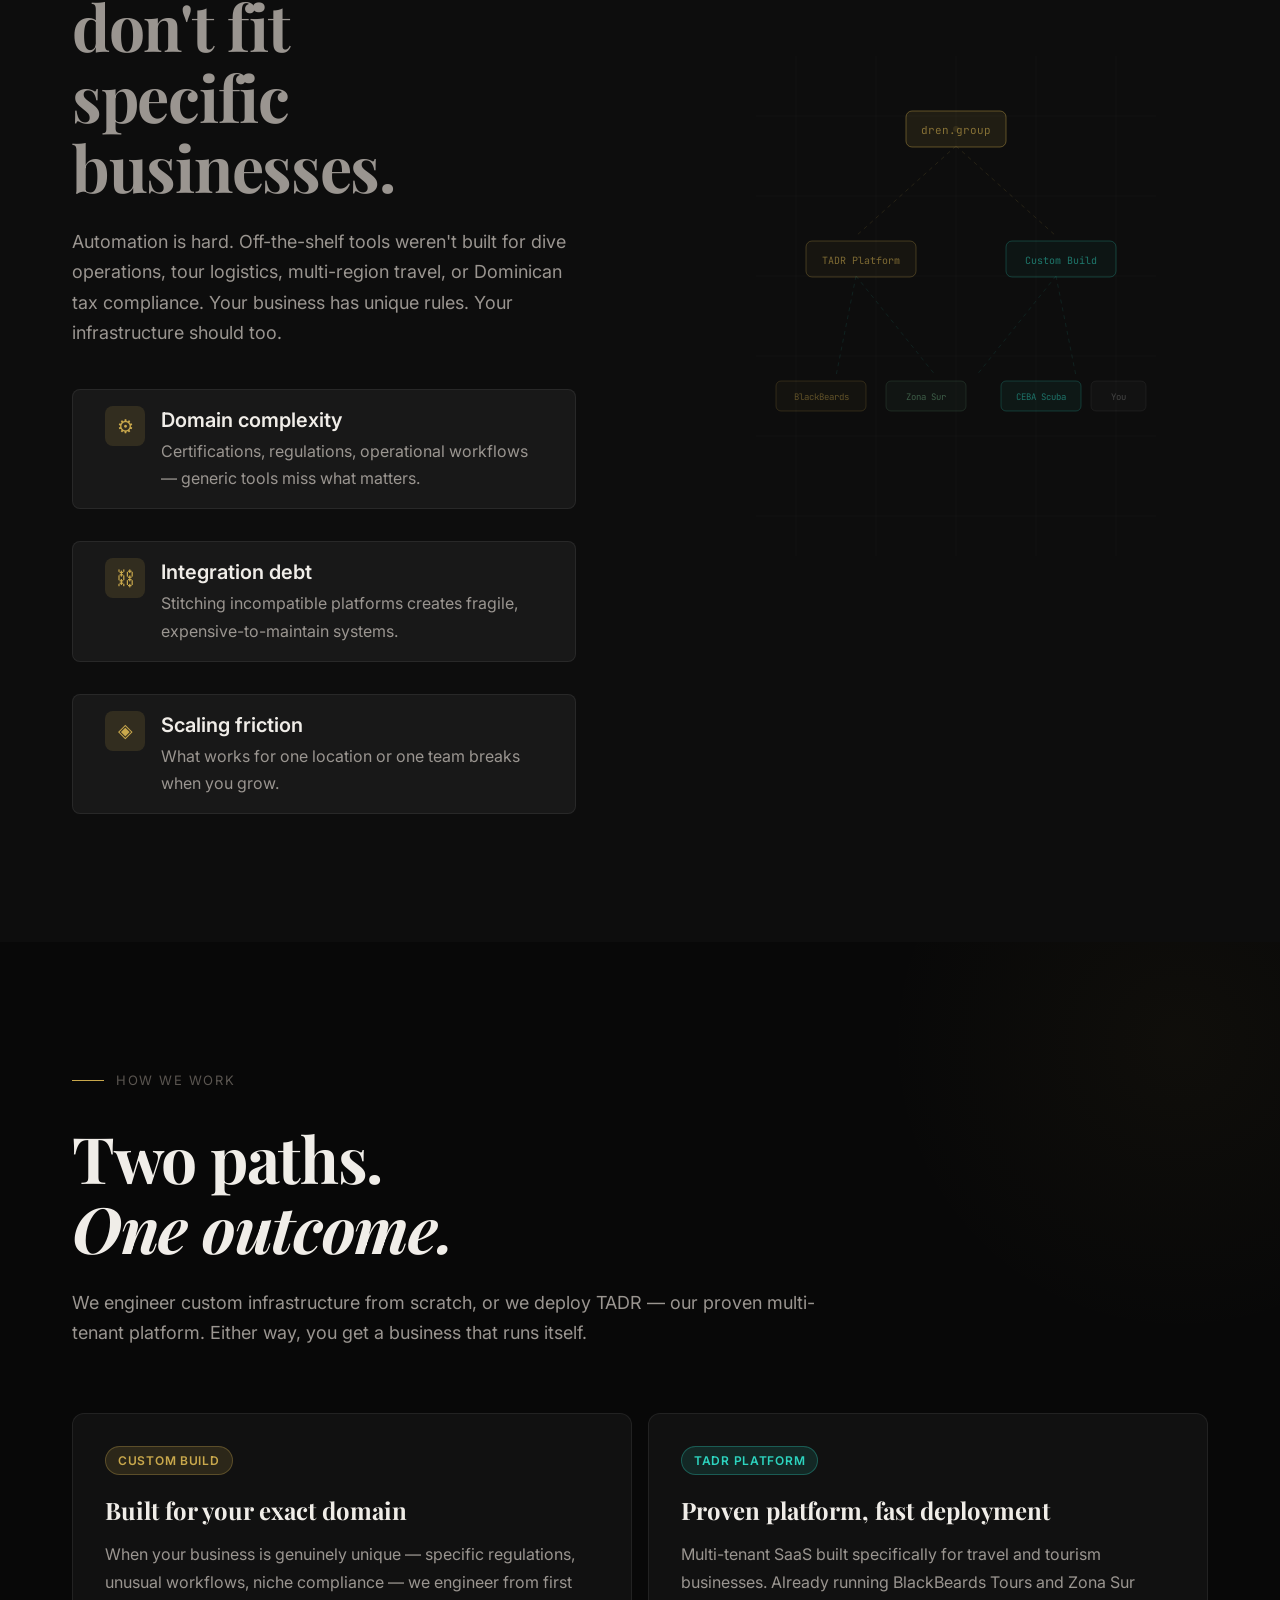
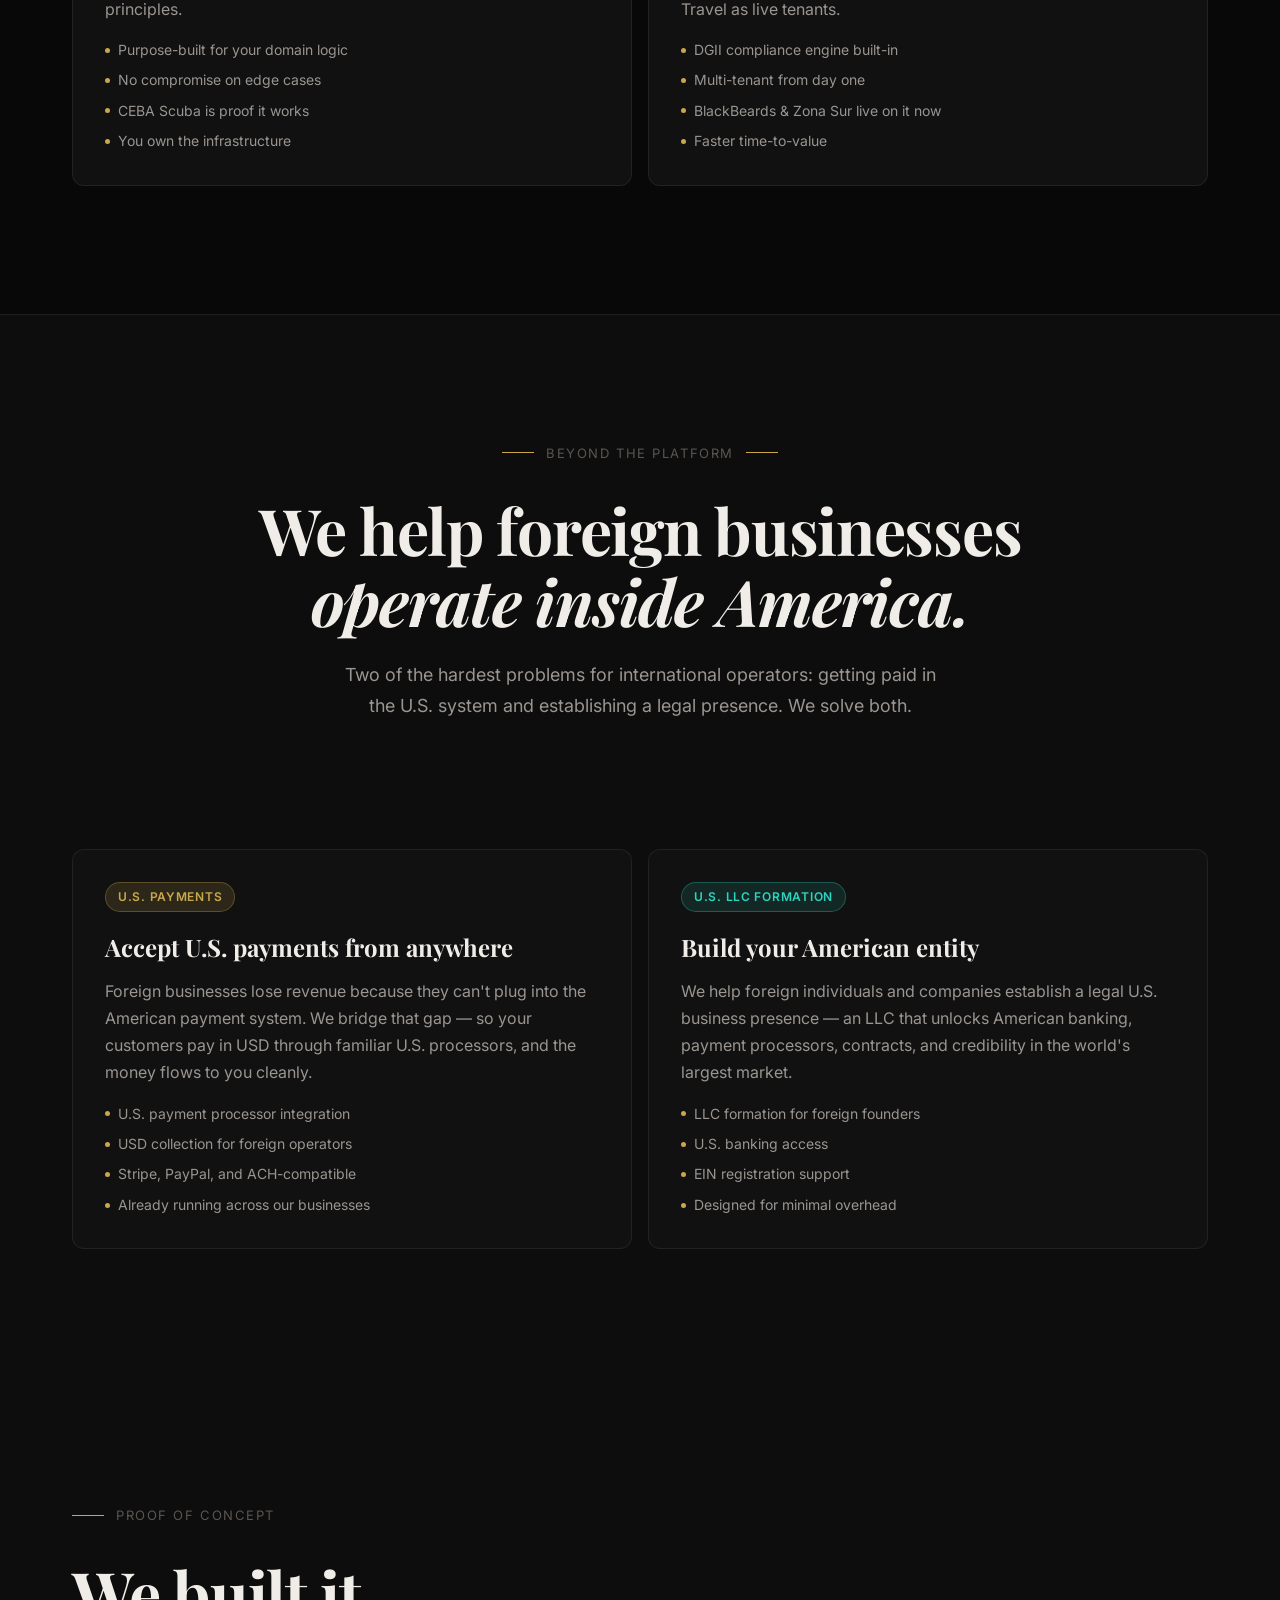
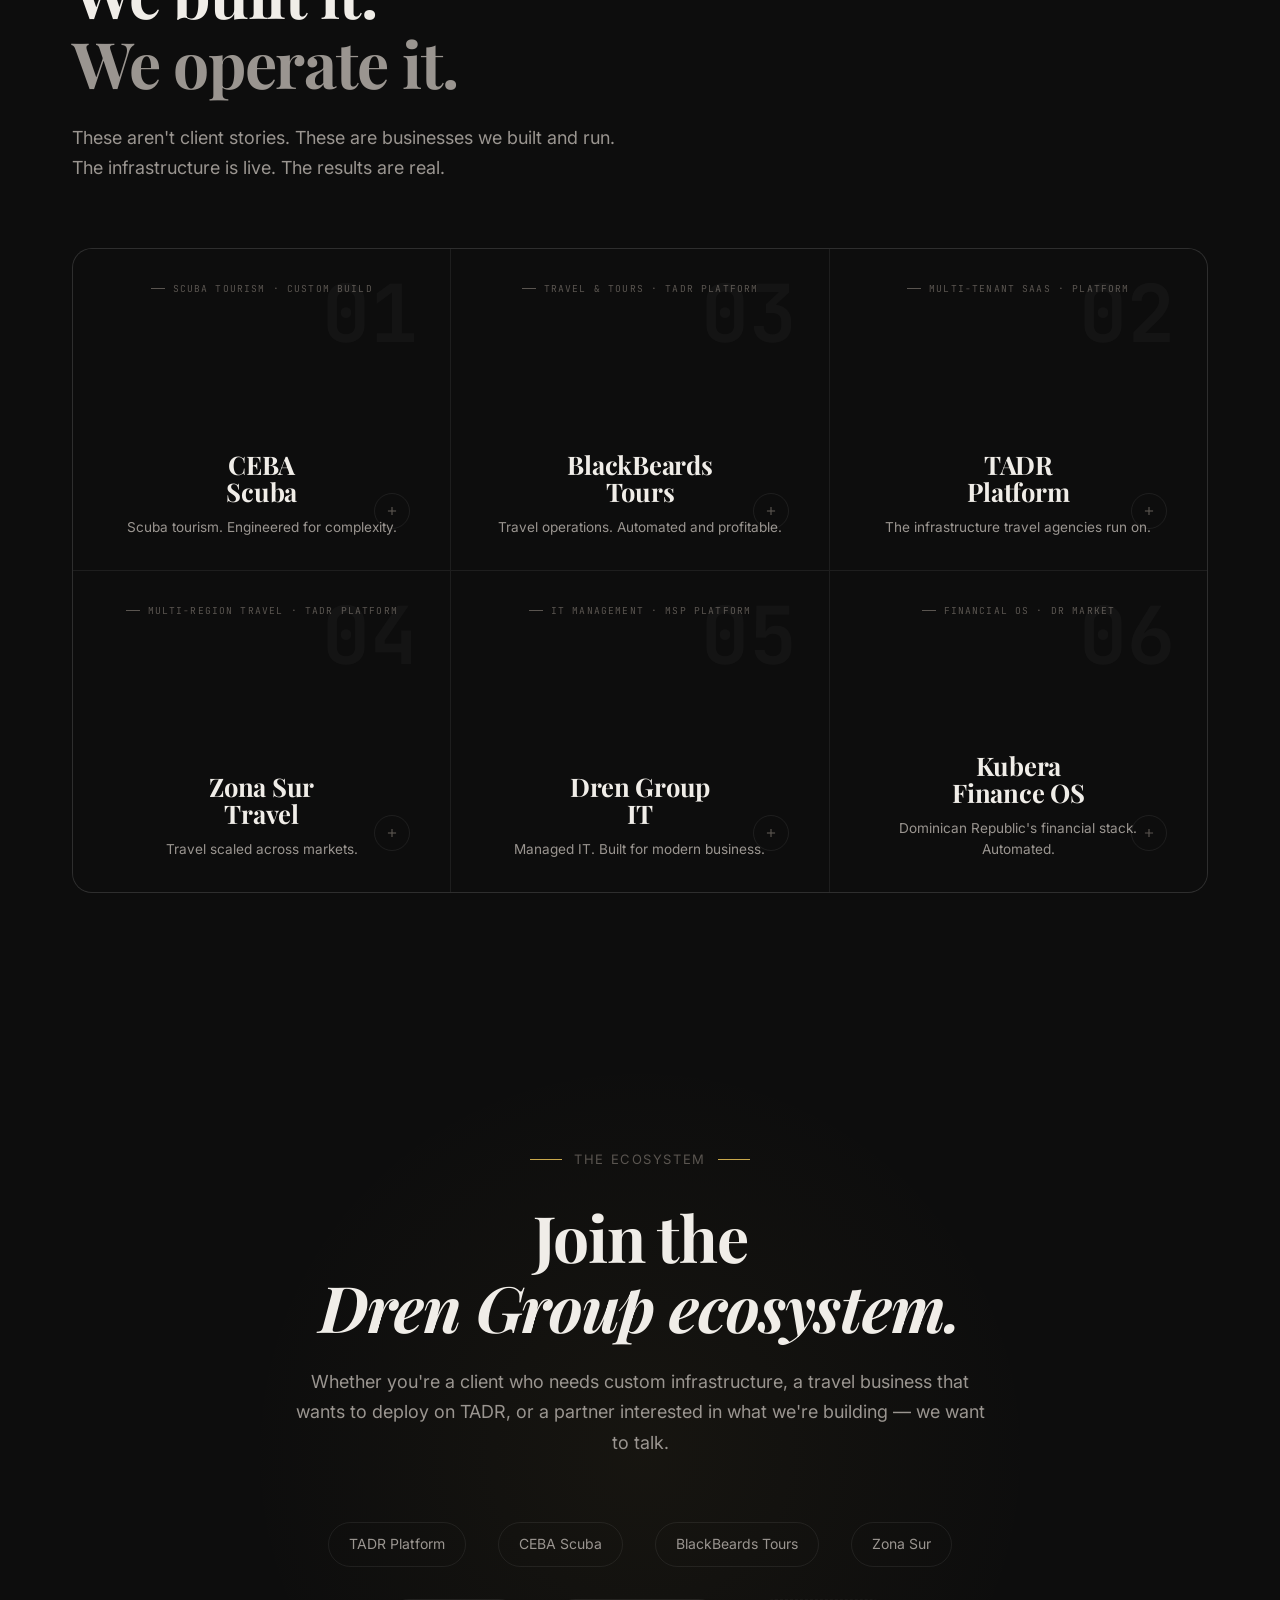
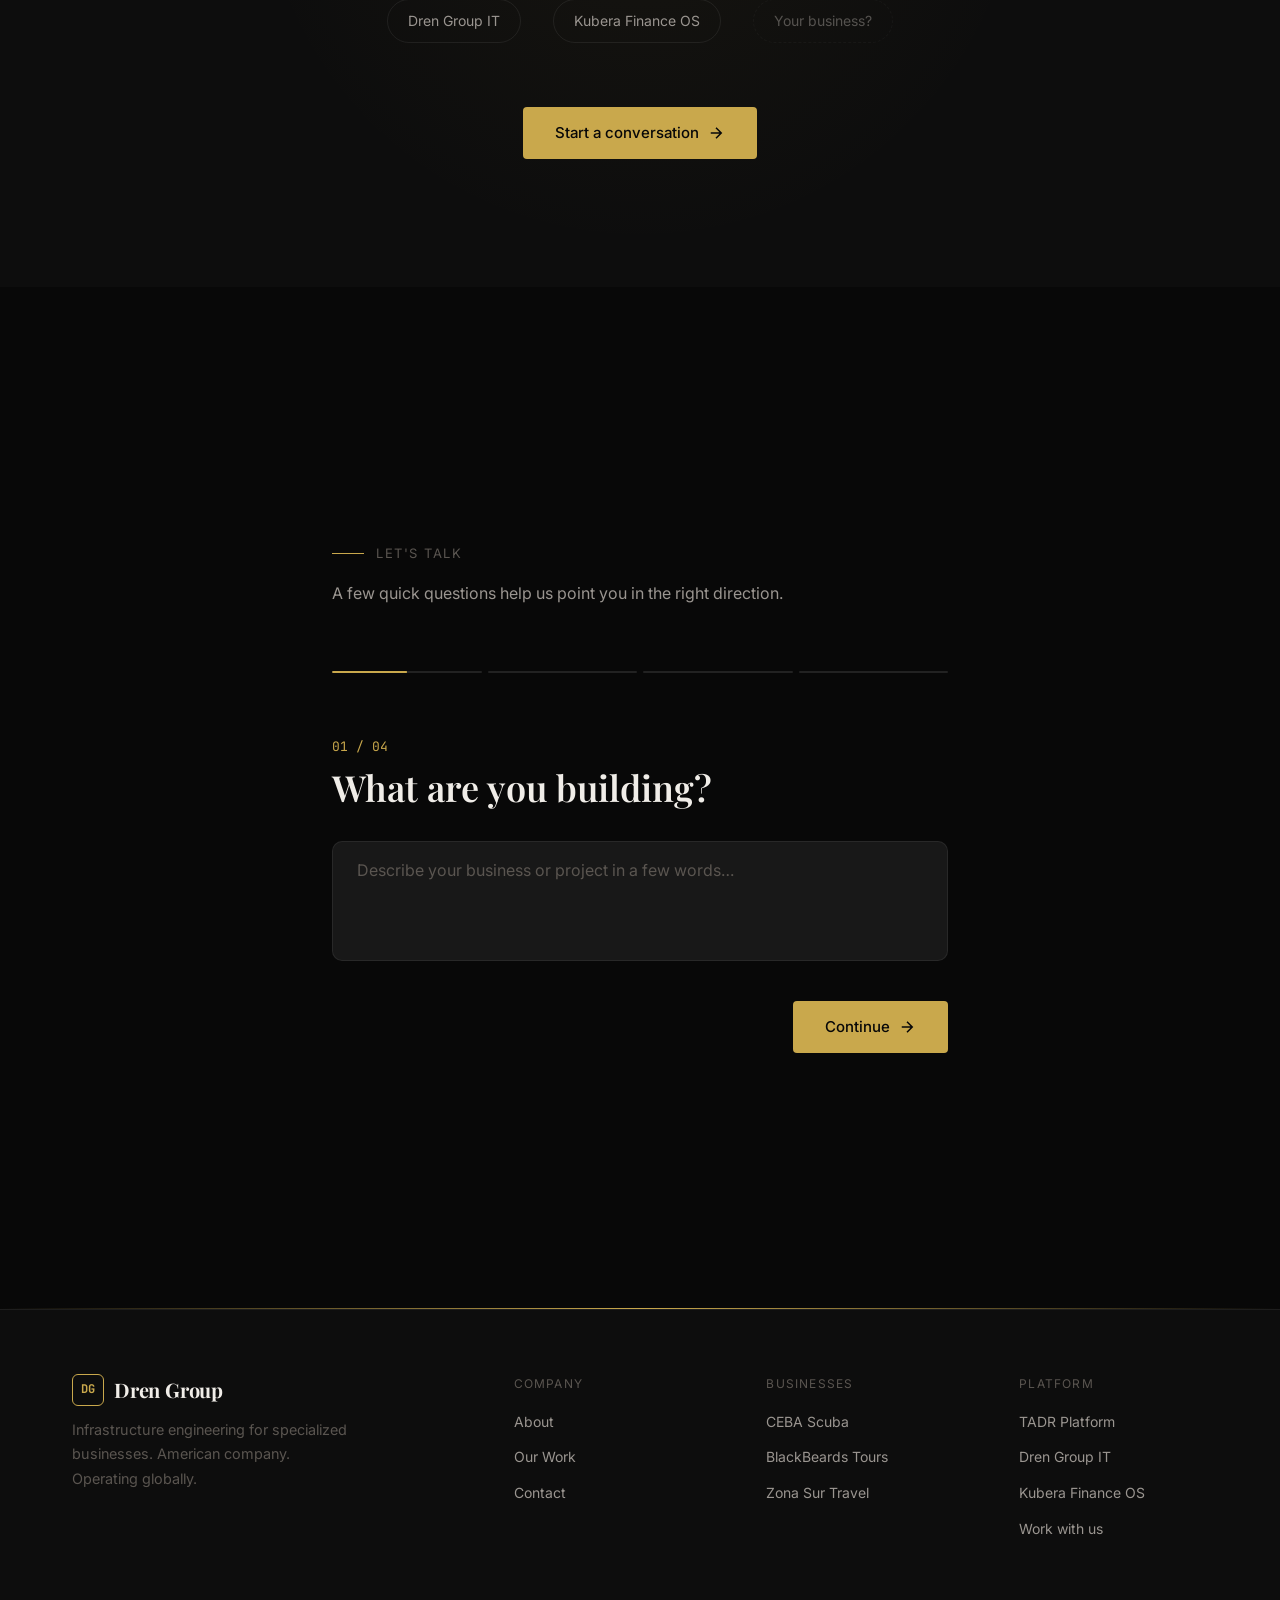
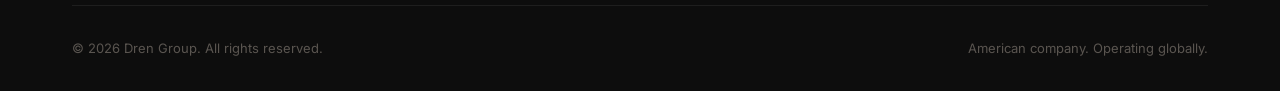
==== commit cff9ec5f: "Add Dren Group IT and Kubera to homepage - Work grid: added cards 05 (Dren Group IT) and 06 (Kubera " ====
--- a/index.html
+++ b/index.html
@@ -100,6 +100,8 @@
     <div class="marquee__item"><span class="marquee__dot"></span> CEBA Scuba</div>
     <div class="marquee__item"><span class="marquee__dot"></span> BlackBeards Tours</div>
     <div class="marquee__item"><span class="marquee__dot"></span> Zona Sur Travel</div>
+    <div class="marquee__item"><span class="marquee__dot"></span> Dren Group IT</div>
+    <div class="marquee__item"><span class="marquee__dot"></span> Kubera Finance OS</div>
     <div class="marquee__item"><span class="marquee__dot"></span> DGII Compliance Engine</div>
     <div class="marquee__item"><span class="marquee__dot"></span> Multi-Tenant SaaS</div>
     <div class="marquee__item"><span class="marquee__dot"></span> Dominican Republic</div>
@@ -435,6 +437,60 @@
           </div>
         </div>
       </div>
+
+      <!-- Dren Group IT -->
+      <div class="case-card case-card--drenit" data-id="drenit">
+        <div class="case-card__header">
+          <span class="case-card__category">IT Management · MSP Platform</span>
+          <div class="case-card__index">05</div>
+          <h3 class="case-card__name">Dren Group<br>IT</h3>
+          <p class="case-card__tagline">Managed IT. Built for modern business.</p>
+          <div class="case-card__expand-icon">
+            <svg width="14" height="14" viewBox="0 0 24 24" fill="none" stroke="currentColor" stroke-width="2"><line x1="12" y1="5" x2="12" y2="19"/><line x1="5" y1="12" x2="19" y2="12"/></svg>
+          </div>
+        </div>
+        <div class="case-card__accent"></div>
+        <div class="case-card__body">
+          <div class="case-card__story">
+            <h4>What it is</h4>
+            <p class="body-md">A fully managed IT services platform for businesses that need enterprise-grade infrastructure without the enterprise headcount. Remote monitoring, network management, endpoint security, and helpdesk — all under one roof.</p>
+          </div>
+          <div class="case-card__story" style="margin-top: 1rem;">
+            <h4>What's built in</h4>
+            <p class="body-md">UniFi network monitoring, client portal with quote management, SLA tracking, activity logging, and Stripe-integrated billing. Every client gets a dedicated dashboard and instant visibility into their infrastructure health.</p>
+          </div>
+          <div class="case-card__capability">
+            "IT management for businesses that want results, not overhead. We built the platform we wished our clients had."
+          </div>
+        </div>
+      </div>
+
+      <!-- Kubera -->
+      <div class="case-card case-card--kubera" data-id="kubera">
+        <div class="case-card__header">
+          <span class="case-card__category">Financial OS · DR Market</span>
+          <div class="case-card__index">06</div>
+          <h3 class="case-card__name">Kubera<br>Finance OS</h3>
+          <p class="case-card__tagline">Dominican Republic's financial stack. Automated.</p>
+          <div class="case-card__expand-icon">
+            <svg width="14" height="14" viewBox="0 0 24 24" fill="none" stroke="currentColor" stroke-width="2"><line x1="12" y1="5" x2="12" y2="19"/><line x1="5" y1="12" x2="19" y2="12"/></svg>
+          </div>
+        </div>
+        <div class="case-card__accent"></div>
+        <div class="case-card__body">
+          <div class="case-card__story">
+            <h4>What it is</h4>
+            <p class="body-md">A complete financial operating system built for businesses operating in the Dominican Republic. DGII compliance, nómina management, contabilidad — all automated and integrated into one platform so you never touch a spreadsheet again.</p>
+          </div>
+          <div class="case-card__story" style="margin-top: 1rem;">
+            <h4>What's built in</h4>
+            <p class="body-md">DGII fiscal engine, payroll processing, accounting automation, multi-tenant architecture, and a clean operator dashboard. Built on the same proven infrastructure as our travel platforms — purpose-adapted for DR finance.</p>
+          </div>
+          <div class="case-card__capability">
+            "Dominican Republic compliance is genuinely complex. We built Kubera so that complexity becomes someone else's problem — ours."
+          </div>
+        </div>
+      </div>
     </div>
   </div>
 </section>
@@ -462,6 +518,8 @@
         <span class="ecosystem__brand">CEBA Scuba</span>
         <span class="ecosystem__brand">BlackBeards Tours</span>
         <span class="ecosystem__brand">Zona Sur</span>
+        <span class="ecosystem__brand">Dren Group IT</span>
+        <span class="ecosystem__brand">Kubera Finance OS</span>
         <span class="ecosystem__brand" style="border-style: dashed; opacity: 0.5;">Your business?</span>
       </div>
       <a href="#contact" class="btn btn--primary reveal reveal-delay-3">
@@ -659,7 +717,9 @@
         <div class="footer__col-title">Platform</div>
         <ul class="footer__links">
           <li><a href="https://travelagencydr.com" target="_blank" class="footer__link">TADR Platform</a></li>
-          <li><a href="#contact" class="footer__link">TADR for your business</a></li>
+          <li><a href="https://it.dren.group" target="_blank" class="footer__link">Dren Group IT</a></li>
+          <li><a href="https://kubera.dren.group" target="_blank" class="footer__link">Kubera Finance OS</a></li>
+          <li><a href="#contact" class="footer__link">Work with us</a></li>
         </ul>
       </div>
     </div>
--- a/css/style.css
+++ b/css/style.css
@@ -627,7 +627,7 @@
    ============================================================ */
 .work__grid {
   display: grid;
-  grid-template-columns: repeat(4, 1fr);
+  grid-template-columns: repeat(3, 1fr);
   gap: 1px;
   background: var(--border);
   border: 1px solid var(--border);
@@ -656,10 +656,12 @@
   pointer-events: none;
 }
 .case-card:hover::before { opacity: 1; }
-.case-card--ceba::before  { background: radial-gradient(ellipse 80% 60% at 20% 80%, rgba(45,212,191,0.07) 0%, transparent 70%); }
-.case-card--bb::before    { background: radial-gradient(ellipse 80% 60% at 80% 20%, rgba(201,168,76,0.07) 0%, transparent 70%); }
-.case-card--zona::before  { background: radial-gradient(ellipse 80% 60% at 20% 30%, rgba(77,124,95,0.08) 0%, transparent 70%); }
-.case-card--tadr::before  { background: radial-gradient(ellipse 80% 60% at 80% 80%, rgba(201,168,76,0.09) 0%, transparent 70%); }
+.case-card--ceba::before   { background: radial-gradient(ellipse 80% 60% at 20% 80%, rgba(45,212,191,0.07) 0%, transparent 70%); }
+.case-card--bb::before     { background: radial-gradient(ellipse 80% 60% at 80% 20%, rgba(201,168,76,0.07) 0%, transparent 70%); }
+.case-card--zona::before   { background: radial-gradient(ellipse 80% 60% at 20% 30%, rgba(77,124,95,0.08) 0%, transparent 70%); }
+.case-card--tadr::before   { background: radial-gradient(ellipse 80% 60% at 80% 80%, rgba(201,168,76,0.09) 0%, transparent 70%); }
+.case-card--drenit::before { background: radial-gradient(ellipse 80% 60% at 50% 20%, rgba(99,179,237,0.07) 0%, transparent 70%); }
+.case-card--kubera::before { background: radial-gradient(ellipse 80% 60% at 20% 80%, rgba(167,139,250,0.07) 0%, transparent 70%); }
 
 .case-card__header {
   padding: 2rem;
@@ -717,10 +719,12 @@
 }
 
 /* Brand color on name hover */
-.case-card--ceba:hover .case-card__name  { color: var(--teal); transition: color var(--duration-base); }
-.case-card--bb:hover   .case-card__name  { color: var(--gold); transition: color var(--duration-base); }
-.case-card--tadr:hover .case-card__name  { color: var(--gold-light); transition: color var(--duration-base); }
-.case-card--zona:hover .case-card__name  { color: #7ec49a; transition: color var(--duration-base); }
+.case-card--ceba:hover   .case-card__name { color: var(--teal); transition: color var(--duration-base); }
+.case-card--bb:hover     .case-card__name { color: var(--gold); transition: color var(--duration-base); }
+.case-card--tadr:hover   .case-card__name { color: var(--gold-light); transition: color var(--duration-base); }
+.case-card--zona:hover   .case-card__name { color: #7ec49a; transition: color var(--duration-base); }
+.case-card--drenit:hover .case-card__name { color: #63b3ed; transition: color var(--duration-base); }
+.case-card--kubera:hover .case-card__name { color: #a78bfa; transition: color var(--duration-base); }
 
 .case-card__tagline {
   font-size: 0.85rem;
@@ -742,10 +746,12 @@
 }
 .case-card:hover .case-card__accent,
 .case-card.expanded .case-card__accent { transform: scaleX(1); }
-.case-card--ceba .case-card__accent { background: linear-gradient(90deg, var(--teal), transparent); }
-.case-card--bb   .case-card__accent { background: linear-gradient(90deg, var(--gold), transparent); }
-.case-card--tadr .case-card__accent { background: linear-gradient(90deg, var(--gold-light), transparent); }
-.case-card--zona .case-card__accent { background: linear-gradient(90deg, var(--sage), transparent); }
+.case-card--ceba   .case-card__accent { background: linear-gradient(90deg, var(--teal), transparent); }
+.case-card--bb     .case-card__accent { background: linear-gradient(90deg, var(--gold), transparent); }
+.case-card--tadr   .case-card__accent { background: linear-gradient(90deg, var(--gold-light), transparent); }
+.case-card--zona   .case-card__accent { background: linear-gradient(90deg, var(--sage), transparent); }
+.case-card--drenit .case-card__accent { background: linear-gradient(90deg, #63b3ed, transparent); }
+.case-card--kubera .case-card__accent { background: linear-gradient(90deg, #a78bfa, transparent); }
 
 /* Expand toggle */
 .case-card__expand-icon {
@@ -1252,6 +1258,10 @@
   .footer__top { grid-template-columns: 1fr 1fr; }
 }
 
+@media (max-width: 900px) {
+  .work__grid { grid-template-columns: repeat(2, 1fr); }
+}
+
 @media (max-width: 768px) {
   :root { --space-xl: 5rem; --space-2xl: 8rem; }
 
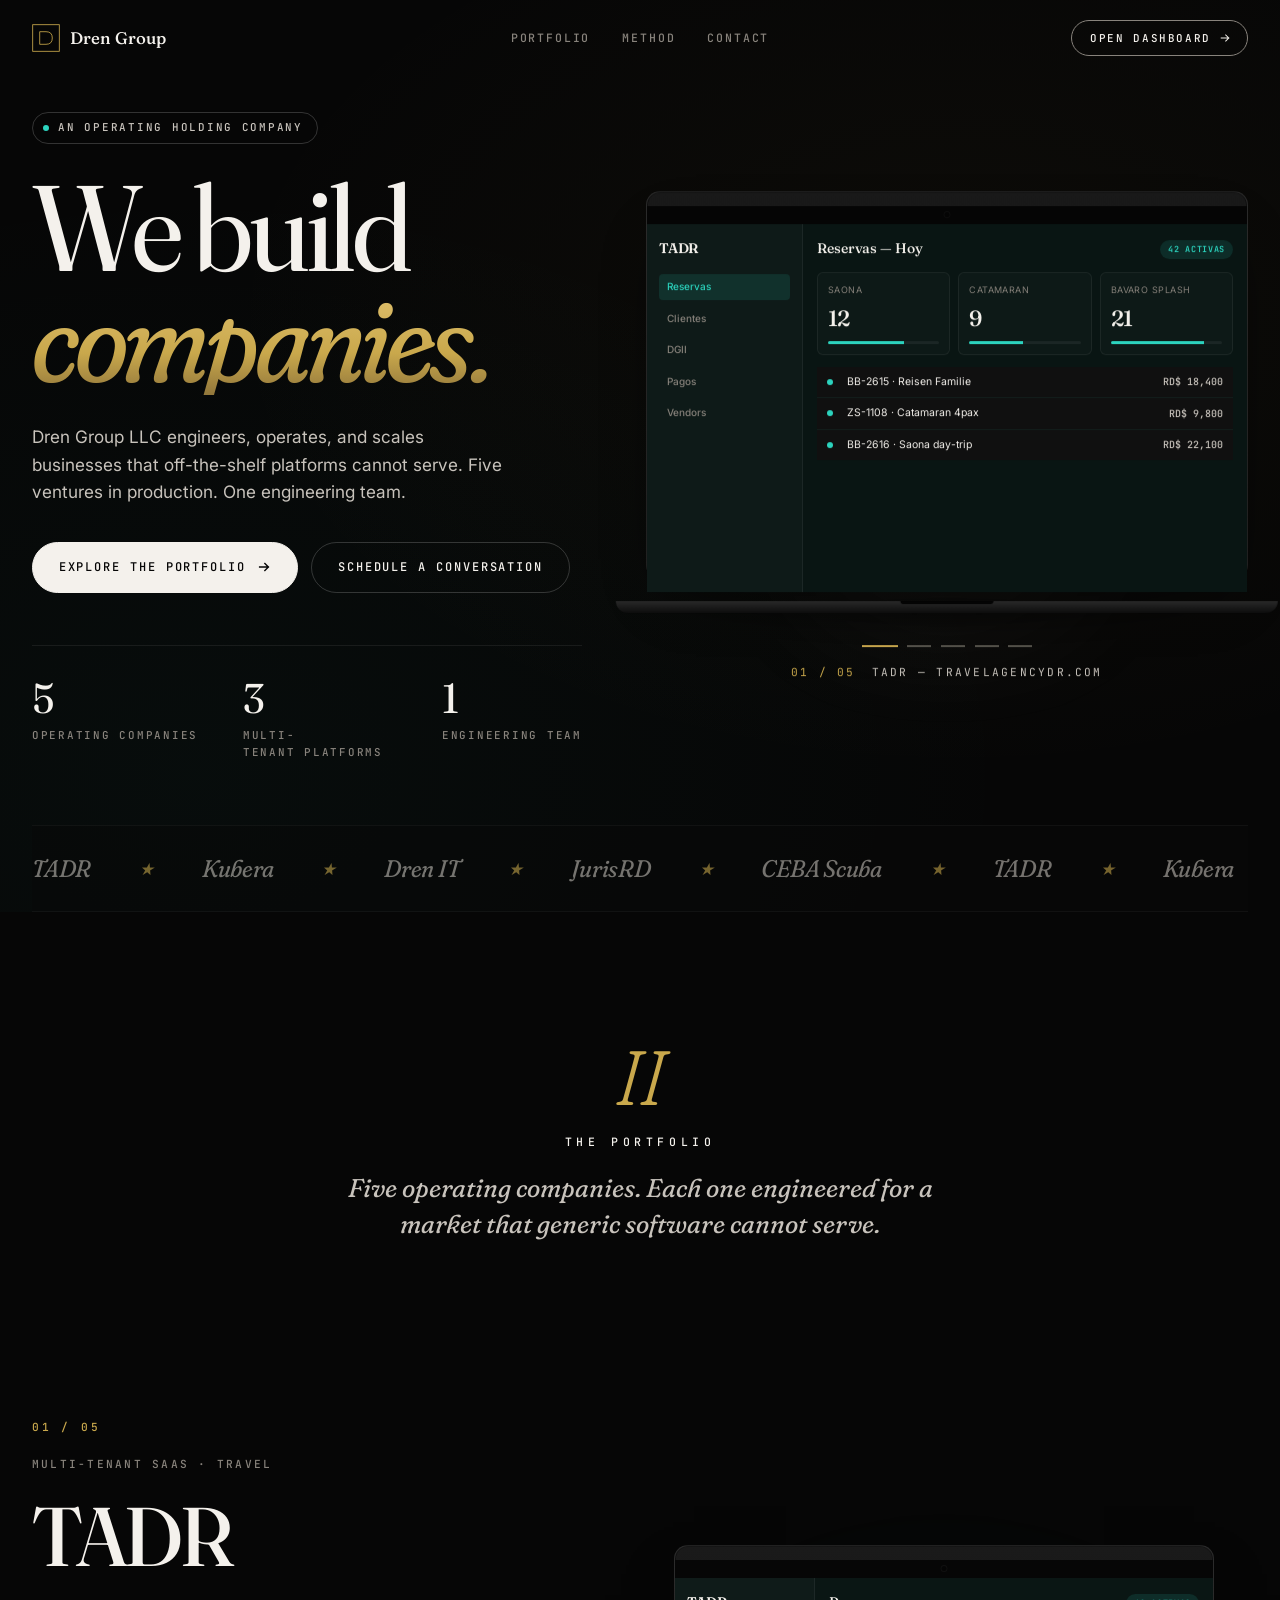
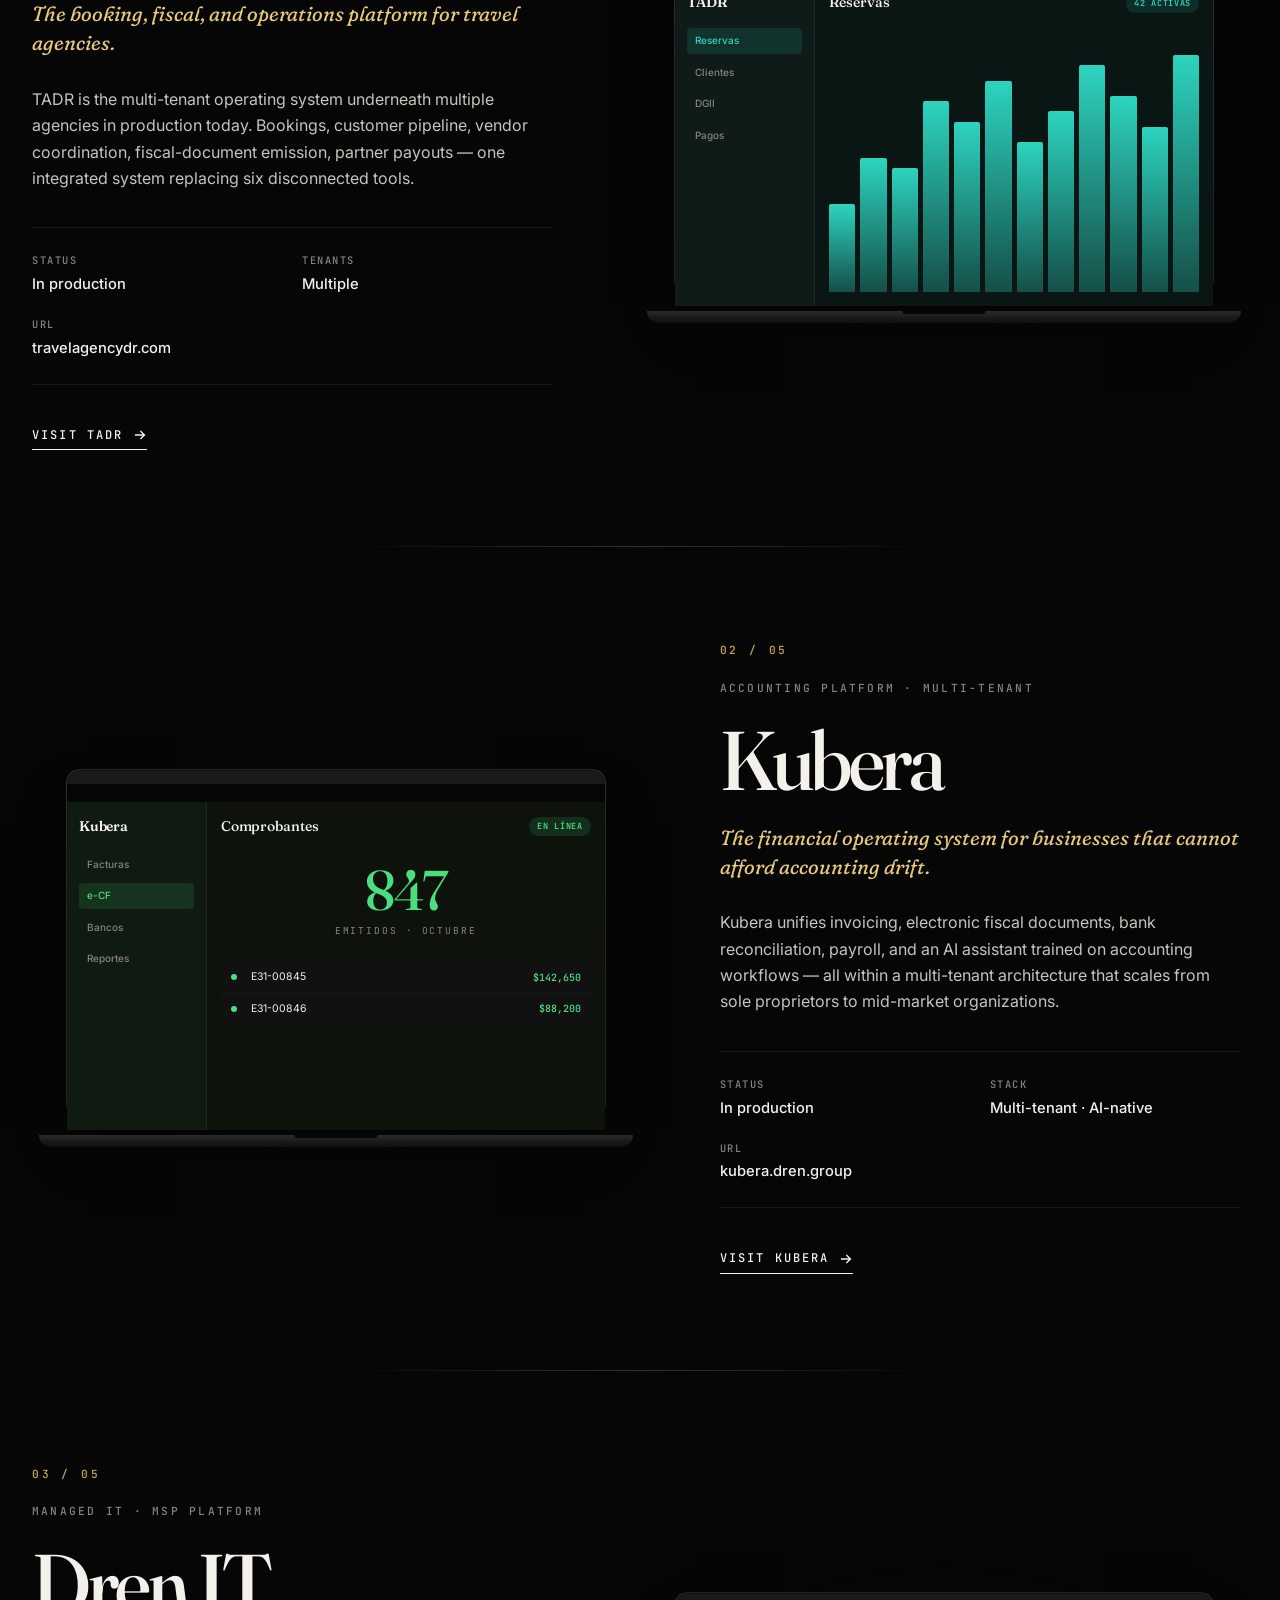
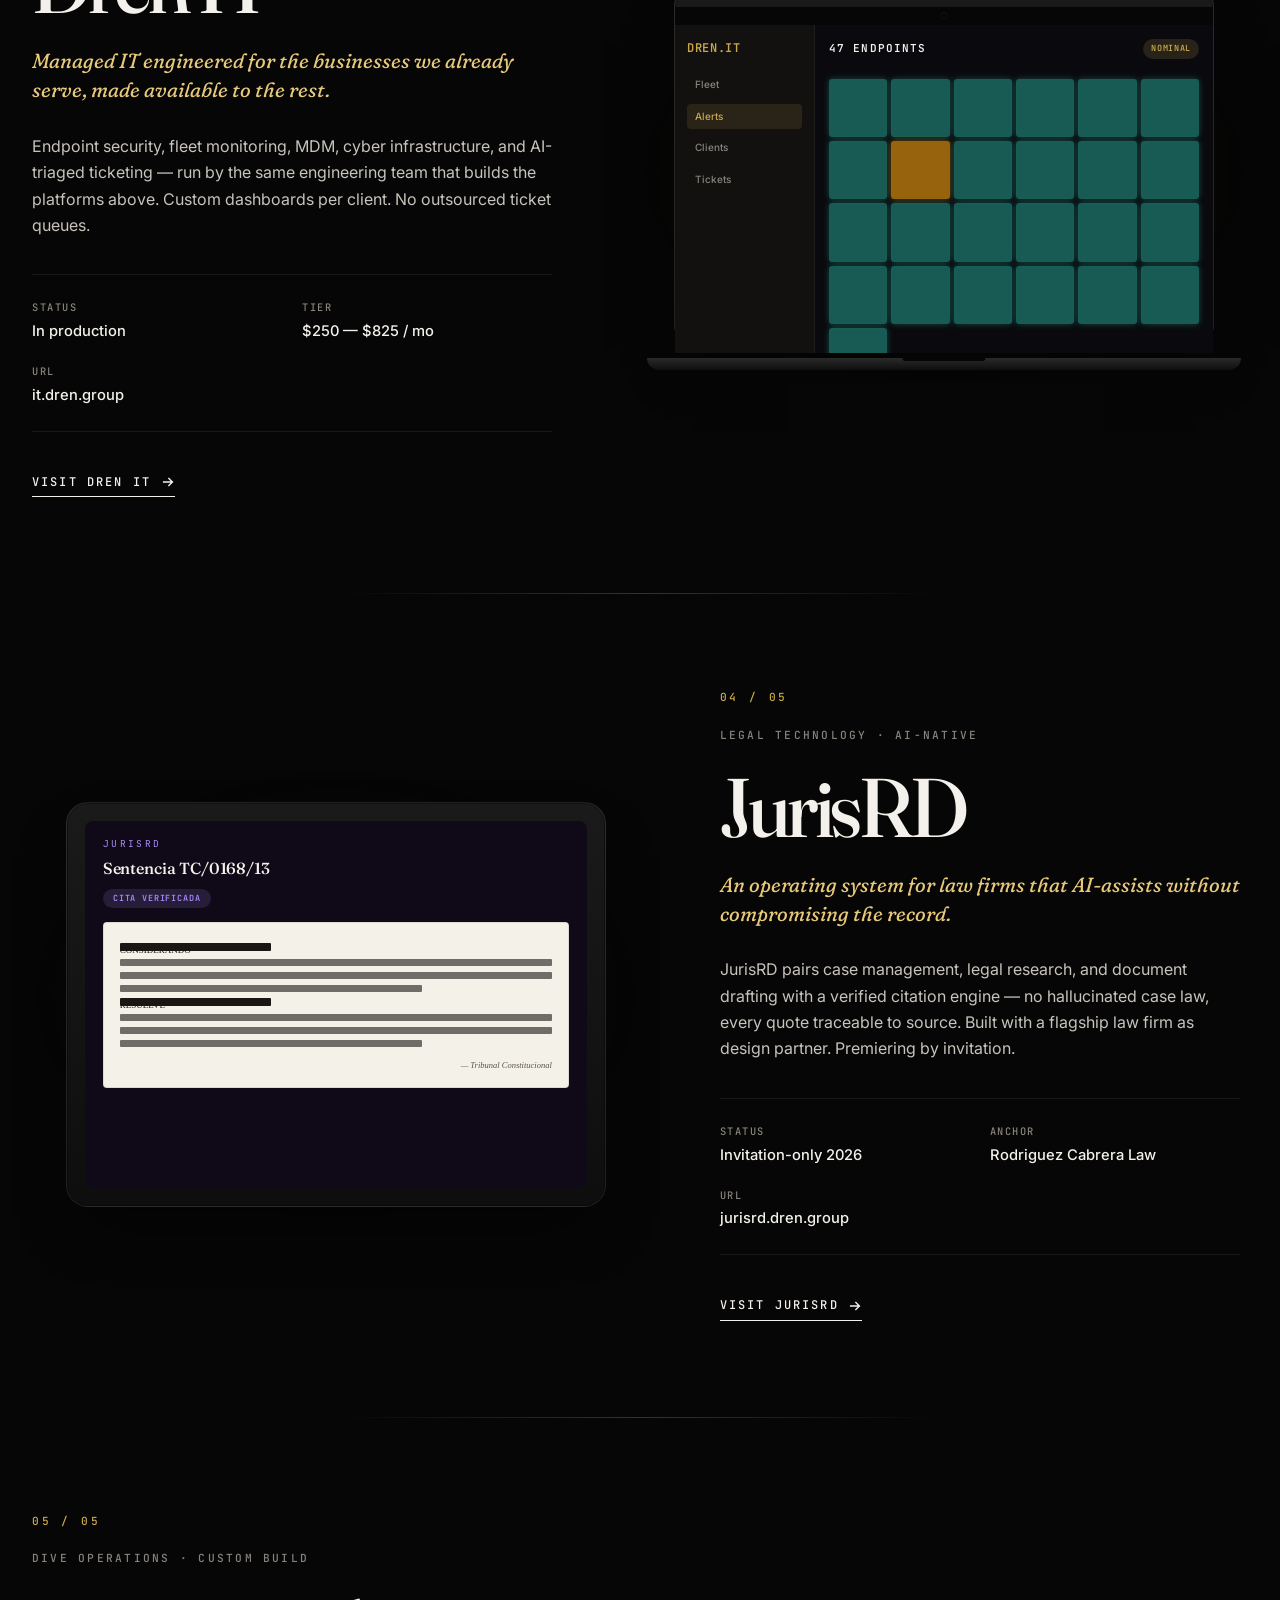
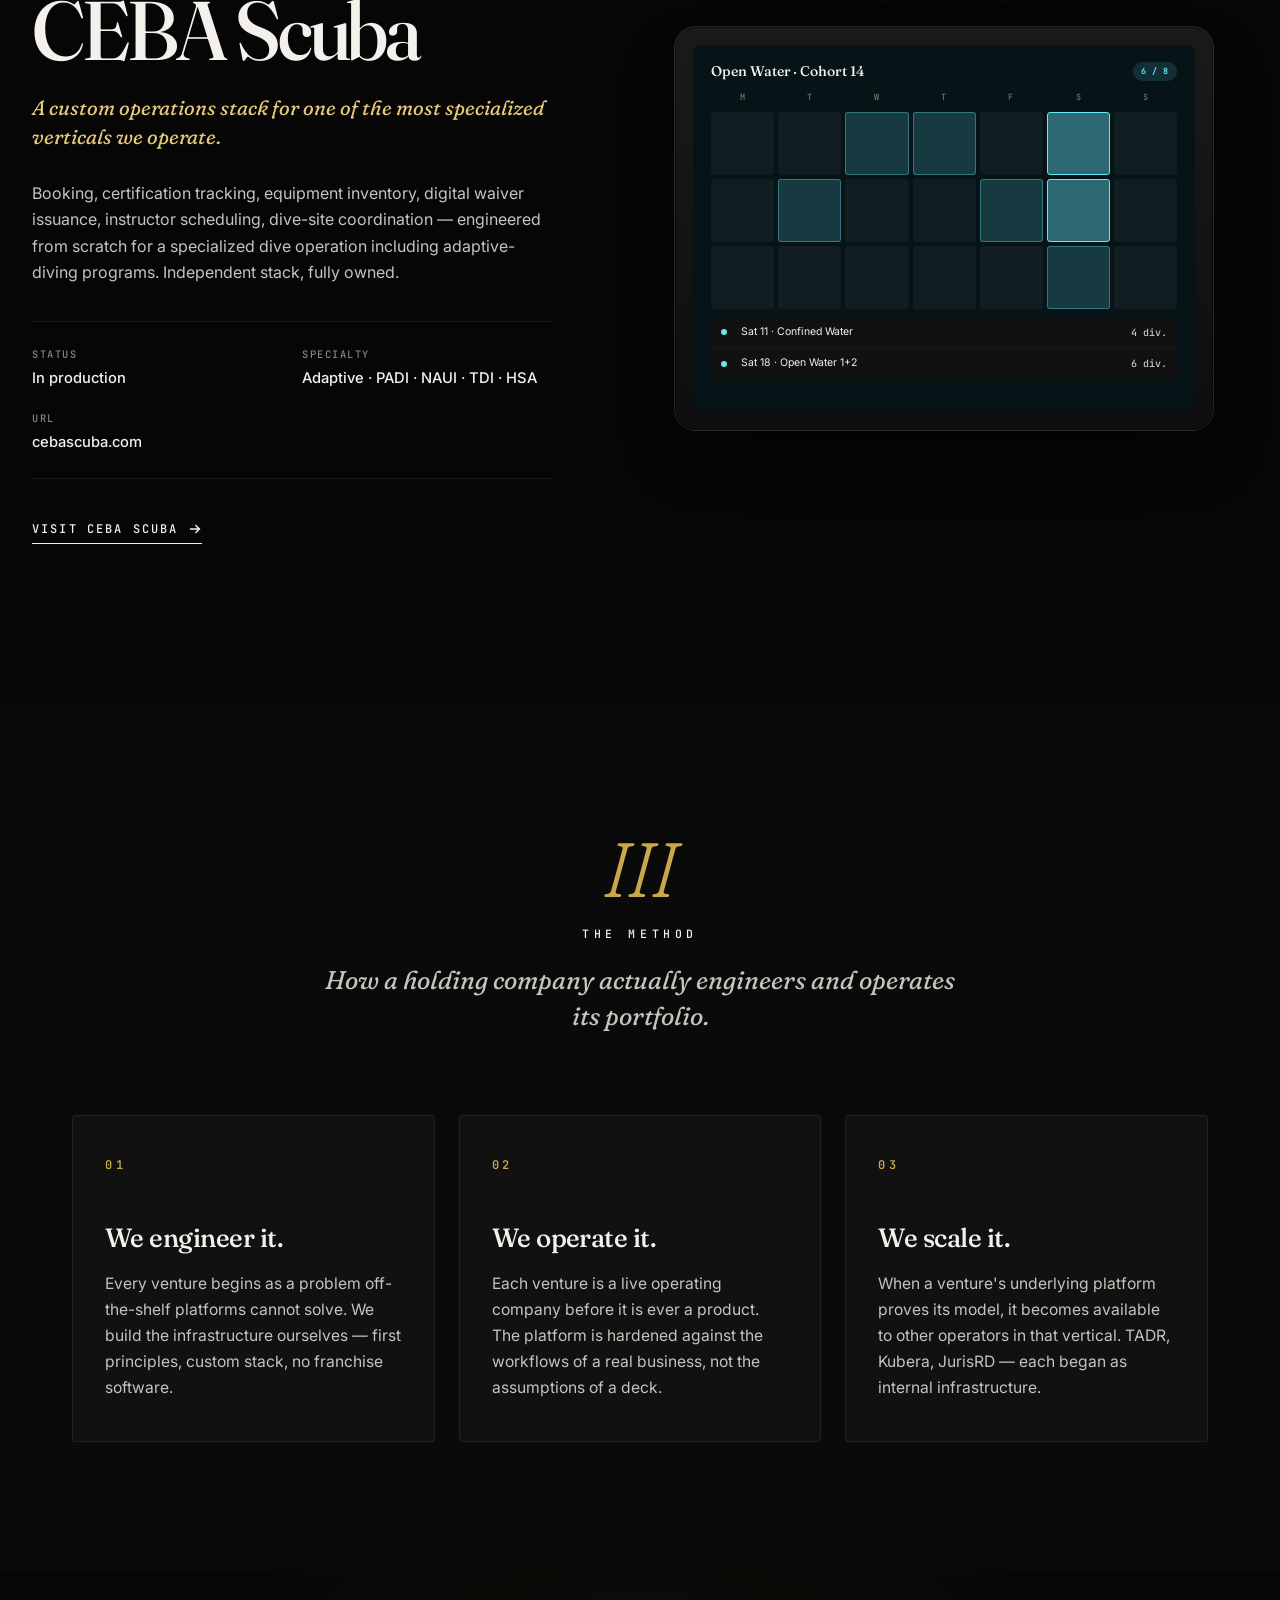
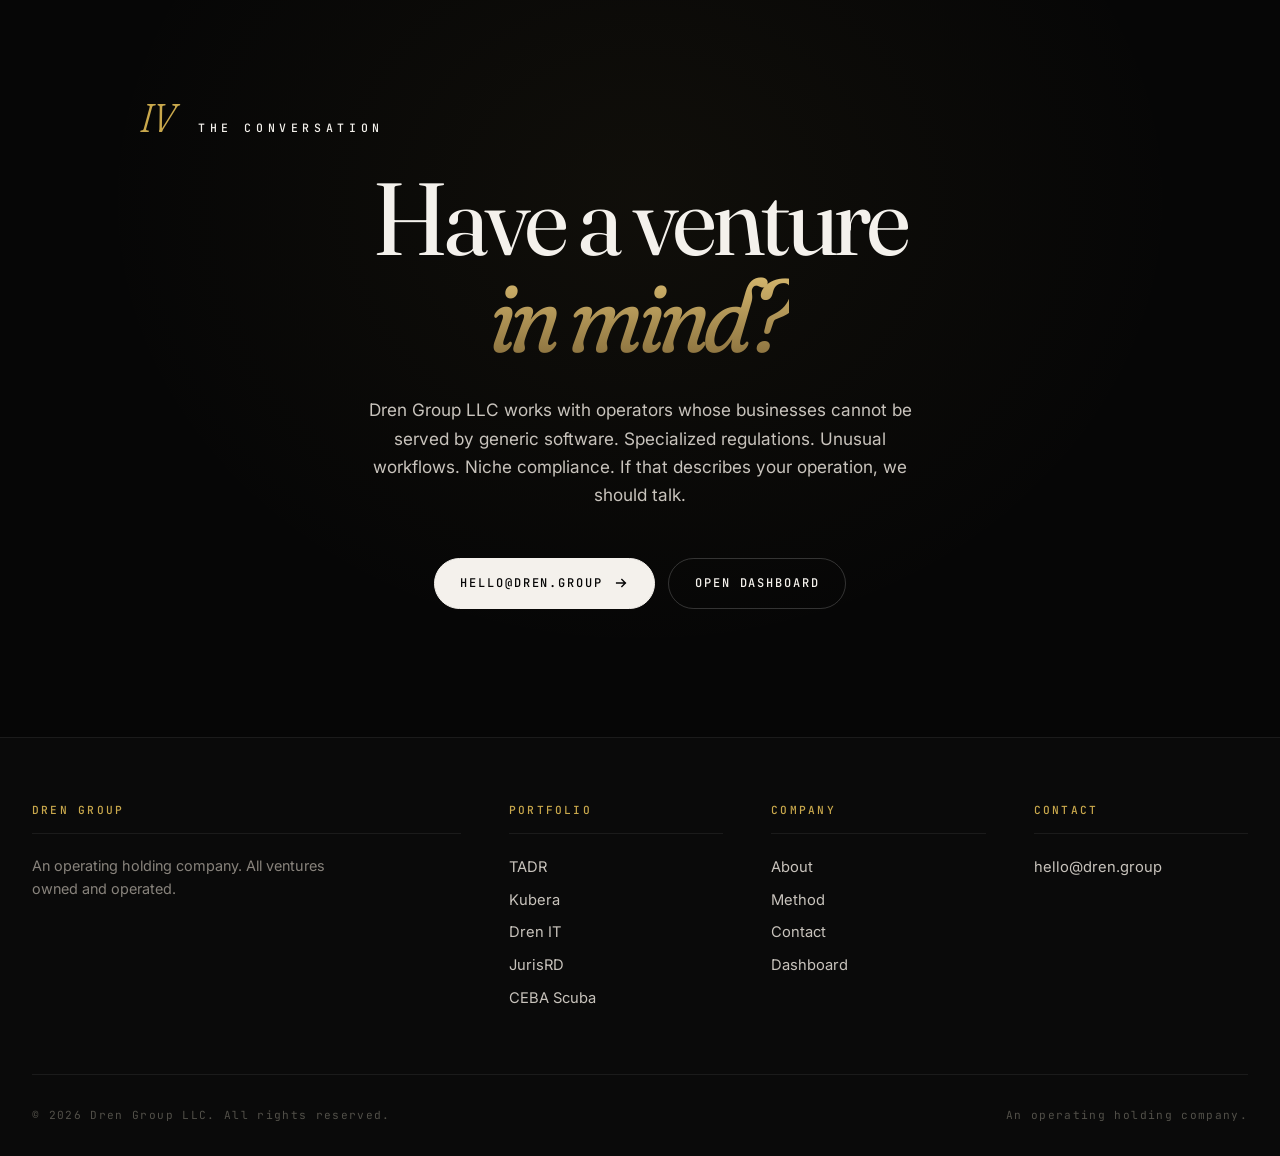
==== commit e3ff6273: "feat: cinematic redesign — Apple-reveal grammar, CSS device mockups, GSAP scroll choreography - New " ====
--- a/index.html
+++ b/index.html
@@ -1,735 +1,665 @@
 <!DOCTYPE html>
 <html lang="en">
 <head>
-<!-- Google tag (gtag.js) -->
-<script async src="https://www.googletagmanager.com/gtag/js?id=G-SP7W2TW1CN"></script>
-<script>
-  window.dataLayer = window.dataLayer || [];
-  function gtag(){dataLayer.push(arguments);}
-  gtag('js', new Date());
-  gtag('config', 'G-SP7W2TW1CN');
-</script>
   <meta charset="UTF-8">
-  <meta name="viewport" content="width=device-width, initial-scale=1.0">
-  <title>Dren Group — Infrastructure Engineering for Specialized Businesses</title>
-  <meta name="description" content="Dren Group engineers custom automation infrastructure for specialized businesses. American company. Proven across CEBA Scuba, BlackBeards, Zona Sur, and the TADR platform.">
+  <meta name="viewport" content="width=device-width, initial-scale=1.0, viewport-fit=cover">
+  <meta name="theme-color" content="#0a0a0a">
+  <title>Dren Group — A holding company for specialized businesses</title>
+  <meta name="description" content="Dren Group LLC is a holding company that engineers, operates, and scales specialized businesses. Five operating companies. One engineering team. Built to last.">
   <meta property="og:title" content="Dren Group">
-  <meta property="og:description" content="We engineer automation infrastructure for specialized businesses.">
+  <meta property="og:description" content="A holding company for specialized businesses.">
   <meta property="og:url" content="https://dren.group">
+  <meta property="og:type" content="website">
+
   <link rel="preconnect" href="https://fonts.googleapis.com">
   <link rel="preconnect" href="https://fonts.gstatic.com" crossorigin>
-  <link href="https://fonts.googleapis.com/css2?family=Playfair+Display:ital,wght@0,600;0,700;1,600&family=Inter:wght@400;500;600&family=JetBrains+Mono:wght@400;700&display=swap" rel="stylesheet">
-  <link rel="stylesheet" href="css/style.css">
+  <link href="https://fonts.googleapis.com/css2?family=Fraunces:ital,opsz,wght,SOFT,WONK@0,9..144,200..900,0..100,0..1;1,9..144,200..900,0..100,0..1&family=Inter:wght@300;400;500;600;700;800;900&family=JetBrains+Mono:wght@300;400;500;600&display=swap" rel="stylesheet">
+  <link rel="stylesheet" href="assets/cinematic/cinematic.css?v=3">
+
+  <script async src="https://www.googletagmanager.com/gtag/js?id=G-SP7W2TW1CN"></script>
+  <script>
+    window.dataLayer = window.dataLayer || [];
+    function gtag(){dataLayer.push(arguments);}
+    gtag('js', new Date());
+    gtag('config', 'G-SP7W2TW1CN');
+  </script>
 </head>
 <body>
 
 <!-- ============================================================
-     NAVIGATION
+     LOADER
      ============================================================ -->
-<nav class="nav" id="nav">
-  <div class="nav__inner">
-    <a href="/" class="nav__logo">
-      <div class="nav__logo-mark">DG</div>
-      Dren Group
-    </a>
-    <ul class="nav__links">
-      <li><a href="#work" class="nav__link">Work</a></li>
-      <li><a href="#services" class="nav__link">Services</a></li>
-      <li><a href="about.html" class="nav__link">About</a></li>
-      <li><a href="#contact" class="nav__link">Contact</a></li>
-    </ul>
-    <a href="#contact" class="nav__cta">Start a project</a>
-    <button class="nav__toggle" aria-label="Toggle menu">
-      <span></span><span></span><span></span>
-    </button>
-  </div>
-</nav>
+<div class="loader" id="loader" aria-hidden="true">
+  <div class="loader__bar"><span class="loader__fill" id="loaderFill"></span></div>
+  <div class="loader__label">DREN GROUP</div>
+</div>
 
 <!-- ============================================================
-     HERO
+     NAV
      ============================================================ -->
-<section class="hero" id="home">
-  <canvas class="hero__canvas" id="hero-canvas"></canvas>
-  <div class="hero__gradient"></div>
-  <div class="container hero__content">
-    <div class="hero__eyebrow">
-      <span class="hero__eyebrow-line"></span>
-      <span class="caption">Infrastructure Engineering</span>
-    </div>
-    <h1 class="display-1 hero__headline">
-      We engineer<br>
-      <em>automation</em><br>
-      infrastructure.
-    </h1>
-    <p class="body-lg hero__subhead">
-      American company. For businesses too specialized for off-the-shelf platforms.
-      We've built it, operated it, and proven it works.
+<header class="nav" id="nav">
+  <a href="#top" class="nav__brand">
+    <span class="nav__mark" aria-hidden="true">
+      <svg viewBox="0 0 40 40" fill="none">
+        <rect x="1" y="1" width="38" height="38" stroke="currentColor" stroke-width="1.2"/>
+        <path d="M11 11 L11 29 L20 29 Q29 29 29 20 Q29 11 20 11 Z" stroke="currentColor" stroke-width="1.2" fill="none"/>
+      </svg>
+    </span>
+    <span class="nav__wordmark">Dren&nbsp;Group</span>
+  </a>
+  <nav class="nav__links">
+    <a href="#portfolio">Portfolio</a>
+    <a href="#method">Method</a>
+    <a href="#contact">Contact</a>
+  </nav>
+  <a href="/dashboard" class="nav__cta">
+    <span>Open Dashboard</span>
+    <svg viewBox="0 0 16 16" fill="none" aria-hidden="true"><path d="M3 8h10M9 4l4 4-4 4" stroke="currentColor" stroke-width="1.4" stroke-linecap="square"/></svg>
+  </a>
+</header>
+
+<!-- ============================================================
+     HERO  —  ACT I
+     ============================================================ -->
+<section class="hero" id="top">
+  <div class="hero__inner">
+    <div class="hero__copy">
+      <div class="hero__eyebrow">
+        <span class="hero__dot"></span>
+        <span>An operating holding company</span>
+      </div>
+      <h1 class="hero__title">
+        <span class="line"><span class="line__inner">We build</span></span>
+        <span class="line"><span class="line__inner"><em>companies.</em></span></span>
+      </h1>
+      <p class="hero__sub">
+        Dren Group LLC engineers, operates, and scales businesses
+        that off-the-shelf platforms cannot serve. Five ventures in production.
+        One engineering team.
+      </p>
+      <div class="hero__actions">
+        <a href="#portfolio" class="btn btn--solid">
+          <span>Explore the portfolio</span>
+          <svg viewBox="0 0 16 16" fill="none"><path d="M3 8h10M9 4l4 4-4 4" stroke="currentColor" stroke-width="1.6" stroke-linecap="square"/></svg>
+        </a>
+        <a href="#contact" class="btn btn--ghost">Schedule a conversation</a>
+      </div>
+      <div class="hero__stats">
+        <div class="stat">
+          <div class="stat__num">5</div>
+          <div class="stat__lbl">Operating&nbsp;companies</div>
+        </div>
+        <div class="stat">
+          <div class="stat__num">3</div>
+          <div class="stat__lbl">Multi-tenant&nbsp;platforms</div>
+        </div>
+        <div class="stat">
+          <div class="stat__num">1</div>
+          <div class="stat__lbl">Engineering&nbsp;team</div>
+        </div>
+      </div>
+    </div>
+
+    <!-- Rotating product device — the "Apple iPhone-reveal" cinematic moment -->
+    <div class="hero__stage" aria-hidden="true">
+      <div class="stage__glow"></div>
+      <div class="stage__device device--laptop" id="heroDevice">
+        <div class="device__lid">
+          <div class="device__bezel">
+            <div class="device__cam"></div>
+          </div>
+          <div class="device__screen">
+            <!-- Slides cycle here -->
+            <div class="slide is-active" data-product="tadr">
+              <div class="ui ui--tadr">
+                <div class="ui__sidebar">
+                  <div class="ui__brand">TADR</div>
+                  <div class="ui__nav">
+                    <span class="active">Reservas</span>
+                    <span>Clientes</span>
+                    <span>DGII</span>
+                    <span>Pagos</span>
+                    <span>Vendors</span>
+                  </div>
+                </div>
+                <div class="ui__main">
+                  <div class="ui__topbar">
+                    <span class="ui__title">Reservas — Hoy</span>
+                    <span class="ui__pill ui__pill--teal">42 activas</span>
+                  </div>
+                  <div class="ui__grid">
+                    <div class="card"><div class="card__t">Saona</div><div class="card__n">12</div><div class="card__bar"><span style="width:68%"></span></div></div>
+                    <div class="card"><div class="card__t">Catamaran</div><div class="card__n">9</div><div class="card__bar"><span style="width:48%"></span></div></div>
+                    <div class="card"><div class="card__t">Bavaro Splash</div><div class="card__n">21</div><div class="card__bar"><span style="width:84%"></span></div></div>
+                  </div>
+                  <div class="ui__rows">
+                    <div class="row"><i></i><span>BB-2615 · Reisen Familie</span><b>RD$ 18,400</b></div>
+                    <div class="row"><i></i><span>ZS-1108 · Catamaran 4pax</span><b>RD$ 9,800</b></div>
+                    <div class="row"><i></i><span>BB-2616 · Saona day-trip</span><b>RD$ 22,100</b></div>
+                  </div>
+                </div>
+              </div>
+            </div>
+
+            <div class="slide" data-product="kubera">
+              <div class="ui ui--kubera">
+                <div class="ui__sidebar">
+                  <div class="ui__brand">Kubera</div>
+                  <div class="ui__nav">
+                    <span>Facturas</span>
+                    <span class="active">e-CF</span>
+                    <span>Bancos</span>
+                    <span>606/607</span>
+                    <span>Asistente</span>
+                  </div>
+                </div>
+                <div class="ui__main">
+                  <div class="ui__topbar">
+                    <span class="ui__title">e-CF · Octubre 2026</span>
+                    <span class="ui__pill ui__pill--lime">DGII en línea</span>
+                  </div>
+                  <div class="ui__bigfig">
+                    <div class="bigfig__num">847</div>
+                    <div class="bigfig__lbl">Comprobantes emitidos</div>
+                    <div class="bigfig__sub">+18% vs. mes anterior</div>
+                  </div>
+                  <div class="ui__rows ui__rows--kubera">
+                    <div class="row"><i></i><span>E31-00845 · BlackBeards Tours</span><b>RD$ 142,650</b></div>
+                    <div class="row"><i></i><span>E31-00846 · Zona Sur Travel</span><b>RD$ 88,200</b></div>
+                    <div class="row"><i></i><span>E31-00847 · DOP Legal Strategies</span><b>RD$ 31,500</b></div>
+                  </div>
+                </div>
+              </div>
+            </div>
+
+            <div class="slide" data-product="it">
+              <div class="ui ui--it">
+                <div class="ui__sidebar ui__sidebar--it">
+                  <div class="ui__brand">DREN.IT</div>
+                  <div class="ui__nav">
+                    <span>Fleet</span>
+                    <span class="active">Alerts</span>
+                    <span>Clients</span>
+                    <span>Tickets</span>
+                    <span>Billing</span>
+                  </div>
+                </div>
+                <div class="ui__main">
+                  <div class="ui__topbar">
+                    <span class="ui__title">FLEET — 47 ENDPOINTS</span>
+                    <span class="ui__pill ui__pill--gold">All systems nominal</span>
+                  </div>
+                  <div class="ui__matrix">
+                    <div class="cell ok"></div><div class="cell ok"></div><div class="cell ok"></div><div class="cell ok"></div>
+                    <div class="cell ok"></div><div class="cell ok"></div><div class="cell warn"></div><div class="cell ok"></div>
+                    <div class="cell ok"></div><div class="cell ok"></div><div class="cell ok"></div><div class="cell ok"></div>
+                    <div class="cell ok"></div><div class="cell ok"></div><div class="cell ok"></div><div class="cell ok"></div>
+                    <div class="cell ok"></div><div class="cell ok"></div><div class="cell ok"></div><div class="cell ok"></div>
+                    <div class="cell ok"></div><div class="cell ok"></div><div class="cell ok"></div><div class="cell ok"></div>
+                  </div>
+                  <div class="ui__rows ui__rows--it">
+                    <div class="row"><i class="warn"></i><span>angel-imac · 93% memory · investigating</span><b>—</b></div>
+                    <div class="row"><i></i><span>secretaria1 · time-machine 100% · 04:00 UTC</span><b>OK</b></div>
+                    <div class="row"><i></i><span>UDM-Pro · 47 clients · 3.2 Gbps</span><b>OK</b></div>
+                  </div>
+                </div>
+              </div>
+            </div>
+
+            <div class="slide" data-product="jurisrd">
+              <div class="ui ui--jurisrd">
+                <div class="ui__sidebar ui__sidebar--juris">
+                  <div class="ui__brand">JurisRD</div>
+                  <div class="ui__nav">
+                    <span>Casos</span>
+                    <span class="active">Investigación</span>
+                    <span>Documentos</span>
+                    <span>Calendario</span>
+                    <span>IA Legal</span>
+                  </div>
+                </div>
+                <div class="ui__main">
+                  <div class="ui__topbar">
+                    <span class="ui__title">Sentencia TC/0168/13</span>
+                    <span class="ui__pill ui__pill--violet">Cita verificada</span>
+                  </div>
+                  <div class="ui__doc">
+                    <div class="doc__line doc__line--head">CONSIDERANDO</div>
+                    <div class="doc__line"></div>
+                    <div class="doc__line"></div>
+                    <div class="doc__line doc__line--short"></div>
+                    <div class="doc__line doc__line--head">RESUELVE</div>
+                    <div class="doc__line"></div>
+                    <div class="doc__line"></div>
+                    <div class="doc__cite">— Tribunal Constitucional, 23 sep. 2013</div>
+                  </div>
+                </div>
+              </div>
+            </div>
+
+            <div class="slide" data-product="ceba">
+              <div class="ui ui--ceba">
+                <div class="ui__sidebar ui__sidebar--ceba">
+                  <div class="ui__brand">CEBA</div>
+                  <div class="ui__nav">
+                    <span class="active">Bookings</span>
+                    <span>Certifications</span>
+                    <span>Equipment</span>
+                    <span>Waivers</span>
+                    <span>Sites</span>
+                  </div>
+                </div>
+                <div class="ui__main">
+                  <div class="ui__topbar">
+                    <span class="ui__title">Open Water · Cohort 14</span>
+                    <span class="ui__pill ui__pill--aqua">6 / 8 confirmed</span>
+                  </div>
+                  <div class="ui__cal">
+                    <div class="cal__day">MON</div><div class="cal__day">TUE</div><div class="cal__day">WED</div><div class="cal__day">THU</div><div class="cal__day">FRI</div><div class="cal__day">SAT</div><div class="cal__day">SUN</div>
+                    <div class="cal__c"></div><div class="cal__c"></div><div class="cal__c on"></div><div class="cal__c on"></div><div class="cal__c"></div><div class="cal__c on big"></div><div class="cal__c"></div>
+                    <div class="cal__c"></div><div class="cal__c on"></div><div class="cal__c"></div><div class="cal__c"></div><div class="cal__c on"></div><div class="cal__c on big"></div><div class="cal__c"></div>
+                  </div>
+                  <div class="ui__rows ui__rows--ceba">
+                    <div class="row"><i></i><span>Sat 11 · Confined Water — Bayahibe</span><b>4 div.</b></div>
+                    <div class="row"><i></i><span>Sat 18 · Open Water 1+2 — Catalina</span><b>6 div.</b></div>
+                  </div>
+                </div>
+              </div>
+            </div>
+          </div>
+        </div>
+        <div class="device__base"></div>
+        <div class="device__shadow"></div>
+      </div>
+
+      <!-- Dots -->
+      <div class="stage__dots" role="tablist" aria-label="Cycle products">
+        <button class="dot is-active" data-idx="0" aria-label="TADR"></button>
+        <button class="dot" data-idx="1" aria-label="Kubera"></button>
+        <button class="dot" data-idx="2" aria-label="Dren IT"></button>
+        <button class="dot" data-idx="3" aria-label="JurisRD"></button>
+        <button class="dot" data-idx="4" aria-label="CEBA Scuba"></button>
+      </div>
+      <div class="stage__caption">
+        <span class="caption__idx" id="capIdx">01 / 05</span>
+        <span class="caption__name" id="capName">TADR — travelagencydr.com</span>
+      </div>
+    </div>
+  </div>
+
+  <div class="hero__marquee" aria-hidden="true">
+    <div class="marquee__track">
+      <span>TADR</span><span aria-hidden="true">★</span>
+      <span>Kubera</span><span aria-hidden="true">★</span>
+      <span>Dren&nbsp;IT</span><span aria-hidden="true">★</span>
+      <span>JurisRD</span><span aria-hidden="true">★</span>
+      <span>CEBA&nbsp;Scuba</span><span aria-hidden="true">★</span>
+      <span>TADR</span><span aria-hidden="true">★</span>
+      <span>Kubera</span><span aria-hidden="true">★</span>
+      <span>Dren&nbsp;IT</span><span aria-hidden="true">★</span>
+      <span>JurisRD</span><span aria-hidden="true">★</span>
+      <span>CEBA&nbsp;Scuba</span><span aria-hidden="true">★</span>
+    </div>
+  </div>
+</section>
+
+<!-- ============================================================
+     PORTFOLIO  —  ACT II
+     ============================================================ -->
+<section class="portfolio" id="portfolio">
+  <div class="act">
+    <div class="act__num">II</div>
+    <div class="act__name">The Portfolio</div>
+    <p class="act__lead">Five operating companies. Each one engineered for a market that generic software cannot serve.</p>
+  </div>
+
+  <!-- 01 TADR -->
+  <article class="case case--tadr" id="case-tadr">
+    <div class="case__copy">
+      <div class="case__idx">01 / 05</div>
+      <div class="case__cat">Multi-tenant SaaS · Travel</div>
+      <h2 class="case__name">TADR</h2>
+      <p class="case__tag"><em>The booking, fiscal, and operations platform for travel agencies.</em></p>
+      <p class="case__body">
+        TADR is the multi-tenant operating system underneath multiple agencies in production today.
+        Bookings, customer pipeline, vendor coordination, fiscal-document emission, partner payouts —
+        one integrated system replacing six disconnected tools.
+      </p>
+      <ul class="case__meta">
+        <li><span>Status</span><b>In production</b></li>
+        <li><span>Tenants</span><b>Multiple</b></li>
+        <li><span>URL</span><b>travelagencydr.com</b></li>
+      </ul>
+      <a href="https://travelagencydr.com" class="case__link" target="_blank" rel="noopener">
+        <span>Visit TADR</span>
+        <svg viewBox="0 0 16 16" fill="none"><path d="M3 8h10M9 4l4 4-4 4" stroke="currentColor" stroke-width="1.6" stroke-linecap="square"/></svg>
+      </a>
+    </div>
+    <div class="case__art">
+      <div class="device device--laptop device--sm">
+        <div class="device__lid">
+          <div class="device__bezel"><div class="device__cam"></div></div>
+          <div class="device__screen">
+            <div class="ui ui--tadr">
+              <div class="ui__sidebar">
+                <div class="ui__brand">TADR</div>
+                <div class="ui__nav"><span class="active">Reservas</span><span>Clientes</span><span>DGII</span><span>Pagos</span></div>
+              </div>
+              <div class="ui__main">
+                <div class="ui__topbar"><span class="ui__title">Reservas</span><span class="ui__pill ui__pill--teal">42 activas</span></div>
+                <div class="ui__chart">
+                  <span style="height:34%"></span><span style="height:52%"></span><span style="height:48%"></span>
+                  <span style="height:74%"></span><span style="height:66%"></span><span style="height:82%"></span>
+                  <span style="height:58%"></span><span style="height:70%"></span><span style="height:88%"></span>
+                  <span style="height:76%"></span><span style="height:64%"></span><span style="height:92%"></span>
+                </div>
+              </div>
+            </div>
+          </div>
+        </div>
+        <div class="device__base"></div>
+      </div>
+    </div>
+  </article>
+
+  <!-- 02 Kubera -->
+  <article class="case case--kubera" id="case-kubera">
+    <div class="case__copy">
+      <div class="case__idx">02 / 05</div>
+      <div class="case__cat">Accounting Platform · Multi-tenant</div>
+      <h2 class="case__name">Kubera</h2>
+      <p class="case__tag"><em>The financial operating system for businesses that cannot afford accounting drift.</em></p>
+      <p class="case__body">
+        Kubera unifies invoicing, electronic fiscal documents, bank reconciliation, payroll, and
+        an AI assistant trained on accounting workflows — all within a multi-tenant architecture
+        that scales from sole proprietors to mid-market organizations.
+      </p>
+      <ul class="case__meta">
+        <li><span>Status</span><b>In production</b></li>
+        <li><span>Stack</span><b>Multi-tenant · AI-native</b></li>
+        <li><span>URL</span><b>kubera.dren.group</b></li>
+      </ul>
+      <a href="https://kubera.dren.group" class="case__link" target="_blank" rel="noopener">
+        <span>Visit Kubera</span>
+        <svg viewBox="0 0 16 16" fill="none"><path d="M3 8h10M9 4l4 4-4 4" stroke="currentColor" stroke-width="1.6" stroke-linecap="square"/></svg>
+      </a>
+    </div>
+    <div class="case__art">
+      <div class="device device--laptop device--sm">
+        <div class="device__lid">
+          <div class="device__bezel"><div class="device__cam"></div></div>
+          <div class="device__screen">
+            <div class="ui ui--kubera">
+              <div class="ui__sidebar">
+                <div class="ui__brand">Kubera</div>
+                <div class="ui__nav"><span>Facturas</span><span class="active">e-CF</span><span>Bancos</span><span>Reportes</span></div>
+              </div>
+              <div class="ui__main">
+                <div class="ui__topbar"><span class="ui__title">Comprobantes</span><span class="ui__pill ui__pill--lime">En línea</span></div>
+                <div class="ui__bigfig">
+                  <div class="bigfig__num">847</div>
+                  <div class="bigfig__lbl">Emitidos · octubre</div>
+                </div>
+                <div class="ui__rows ui__rows--kubera">
+                  <div class="row"><i></i><span>E31-00845</span><b>$142,650</b></div>
+                  <div class="row"><i></i><span>E31-00846</span><b>$88,200</b></div>
+                </div>
+              </div>
+            </div>
+          </div>
+        </div>
+        <div class="device__base"></div>
+      </div>
+    </div>
+  </article>
+
+  <!-- 03 Dren IT -->
+  <article class="case case--it" id="case-it">
+    <div class="case__copy">
+      <div class="case__idx">03 / 05</div>
+      <div class="case__cat">Managed IT · MSP Platform</div>
+      <h2 class="case__name">Dren IT</h2>
+      <p class="case__tag"><em>Managed IT engineered for the businesses we already serve, made available to the rest.</em></p>
+      <p class="case__body">
+        Endpoint security, fleet monitoring, MDM, cyber infrastructure, and AI-triaged ticketing —
+        run by the same engineering team that builds the platforms above. Custom dashboards per
+        client. No outsourced ticket queues.
+      </p>
+      <ul class="case__meta">
+        <li><span>Status</span><b>In production</b></li>
+        <li><span>Tier</span><b>$250 — $825 / mo</b></li>
+        <li><span>URL</span><b>it.dren.group</b></li>
+      </ul>
+      <a href="https://it.dren.group" class="case__link" target="_blank" rel="noopener">
+        <span>Visit Dren IT</span>
+        <svg viewBox="0 0 16 16" fill="none"><path d="M3 8h10M9 4l4 4-4 4" stroke="currentColor" stroke-width="1.6" stroke-linecap="square"/></svg>
+      </a>
+    </div>
+    <div class="case__art">
+      <div class="device device--laptop device--sm">
+        <div class="device__lid">
+          <div class="device__bezel"><div class="device__cam"></div></div>
+          <div class="device__screen">
+            <div class="ui ui--it">
+              <div class="ui__sidebar ui__sidebar--it">
+                <div class="ui__brand">DREN.IT</div>
+                <div class="ui__nav"><span>Fleet</span><span class="active">Alerts</span><span>Clients</span><span>Tickets</span></div>
+              </div>
+              <div class="ui__main">
+                <div class="ui__topbar"><span class="ui__title">47 ENDPOINTS</span><span class="ui__pill ui__pill--gold">Nominal</span></div>
+                <div class="ui__matrix">
+                  <div class="cell ok"></div><div class="cell ok"></div><div class="cell ok"></div><div class="cell ok"></div><div class="cell ok"></div>
+                  <div class="cell ok"></div><div class="cell ok"></div><div class="cell warn"></div><div class="cell ok"></div><div class="cell ok"></div>
+                  <div class="cell ok"></div><div class="cell ok"></div><div class="cell ok"></div><div class="cell ok"></div><div class="cell ok"></div>
+                  <div class="cell ok"></div><div class="cell ok"></div><div class="cell ok"></div><div class="cell ok"></div><div class="cell ok"></div>
+                  <div class="cell ok"></div><div class="cell ok"></div><div class="cell ok"></div><div class="cell ok"></div><div class="cell ok"></div>
+                </div>
+              </div>
+            </div>
+          </div>
+        </div>
+        <div class="device__base"></div>
+      </div>
+    </div>
+  </article>
+
+  <!-- 04 JurisRD -->
+  <article class="case case--jurisrd" id="case-jurisrd">
+    <div class="case__copy">
+      <div class="case__idx">04 / 05</div>
+      <div class="case__cat">Legal Technology · AI-native</div>
+      <h2 class="case__name">JurisRD</h2>
+      <p class="case__tag"><em>An operating system for law firms that AI-assists without compromising the record.</em></p>
+      <p class="case__body">
+        JurisRD pairs case management, legal research, and document drafting with a verified
+        citation engine — no hallucinated case law, every quote traceable to source. Built with a
+        flagship law firm as design partner. Premiering by invitation.
+      </p>
+      <ul class="case__meta">
+        <li><span>Status</span><b>Invitation-only 2026</b></li>
+        <li><span>Anchor</span><b>Rodriguez Cabrera Law</b></li>
+        <li><span>URL</span><b>jurisrd.dren.group</b></li>
+      </ul>
+      <a href="https://jurisrd.dren.group" class="case__link" target="_blank" rel="noopener">
+        <span>Visit JurisRD</span>
+        <svg viewBox="0 0 16 16" fill="none"><path d="M3 8h10M9 4l4 4-4 4" stroke="currentColor" stroke-width="1.6" stroke-linecap="square"/></svg>
+      </a>
+    </div>
+    <div class="case__art">
+      <div class="device device--tablet">
+        <div class="device__bezel device__bezel--tablet">
+          <div class="device__screen device__screen--tablet">
+            <div class="ui ui--jurisrd">
+              <div class="ui__doctop">
+                <div class="doctop__name">JurisRD</div>
+                <div class="doctop__title">Sentencia TC/0168/13</div>
+                <div class="doctop__pill">Cita verificada</div>
+              </div>
+              <div class="ui__doc">
+                <div class="doc__line doc__line--head">CONSIDERANDO</div>
+                <div class="doc__line"></div>
+                <div class="doc__line"></div>
+                <div class="doc__line doc__line--short"></div>
+                <div class="doc__line doc__line--head">RESUELVE</div>
+                <div class="doc__line"></div>
+                <div class="doc__line"></div>
+                <div class="doc__line doc__line--short"></div>
+                <div class="doc__cite">— Tribunal Constitucional</div>
+              </div>
+            </div>
+          </div>
+        </div>
+      </div>
+    </div>
+  </article>
+
+  <!-- 05 CEBA -->
+  <article class="case case--ceba" id="case-ceba">
+    <div class="case__copy">
+      <div class="case__idx">05 / 05</div>
+      <div class="case__cat">Dive Operations · Custom Build</div>
+      <h2 class="case__name">CEBA Scuba</h2>
+      <p class="case__tag"><em>A custom operations stack for one of the most specialized verticals we operate.</em></p>
+      <p class="case__body">
+        Booking, certification tracking, equipment inventory, digital waiver issuance, instructor
+        scheduling, dive-site coordination — engineered from scratch for a specialized dive
+        operation including adaptive-diving programs. Independent stack, fully owned.
+      </p>
+      <ul class="case__meta">
+        <li><span>Status</span><b>In production</b></li>
+        <li><span>Specialty</span><b>Adaptive · PADI · NAUI · TDI · HSA</b></li>
+        <li><span>URL</span><b>cebascuba.com</b></li>
+      </ul>
+      <a href="https://cebascuba.com" class="case__link" target="_blank" rel="noopener">
+        <span>Visit CEBA Scuba</span>
+        <svg viewBox="0 0 16 16" fill="none"><path d="M3 8h10M9 4l4 4-4 4" stroke="currentColor" stroke-width="1.6" stroke-linecap="square"/></svg>
+      </a>
+    </div>
+    <div class="case__art">
+      <div class="device device--tablet">
+        <div class="device__bezel device__bezel--tablet">
+          <div class="device__screen device__screen--tablet">
+            <div class="ui ui--ceba">
+              <div class="ui__topbar"><span class="ui__title">Open Water · Cohort 14</span><span class="ui__pill ui__pill--aqua">6 / 8</span></div>
+              <div class="ui__cal">
+                <div class="cal__day">M</div><div class="cal__day">T</div><div class="cal__day">W</div><div class="cal__day">T</div><div class="cal__day">F</div><div class="cal__day">S</div><div class="cal__day">S</div>
+                <div class="cal__c"></div><div class="cal__c"></div><div class="cal__c on"></div><div class="cal__c on"></div><div class="cal__c"></div><div class="cal__c on big"></div><div class="cal__c"></div>
+                <div class="cal__c"></div><div class="cal__c on"></div><div class="cal__c"></div><div class="cal__c"></div><div class="cal__c on"></div><div class="cal__c on big"></div><div class="cal__c"></div>
+                <div class="cal__c"></div><div class="cal__c"></div><div class="cal__c"></div><div class="cal__c"></div><div class="cal__c"></div><div class="cal__c on"></div><div class="cal__c"></div>
+              </div>
+              <div class="ui__rows ui__rows--ceba">
+                <div class="row"><i></i><span>Sat 11 · Confined Water</span><b>4 div.</b></div>
+                <div class="row"><i></i><span>Sat 18 · Open Water 1+2</span><b>6 div.</b></div>
+              </div>
+            </div>
+          </div>
+        </div>
+      </div>
+    </div>
+  </article>
+</section>
+
+<!-- ============================================================
+     METHOD  —  ACT III
+     ============================================================ -->
+<section class="method" id="method">
+  <div class="act">
+    <div class="act__num">III</div>
+    <div class="act__name">The Method</div>
+    <p class="act__lead">How a holding company actually engineers and operates its portfolio.</p>
+  </div>
+
+  <div class="method__grid">
+    <div class="m-card">
+      <div class="m-card__n">01</div>
+      <h3>We engineer it.</h3>
+      <p>Every venture begins as a problem off-the-shelf platforms cannot solve. We build the infrastructure ourselves — first principles, custom stack, no franchise software.</p>
+    </div>
+    <div class="m-card">
+      <div class="m-card__n">02</div>
+      <h3>We operate it.</h3>
+      <p>Each venture is a live operating company before it is ever a product. The platform is hardened against the workflows of a real business, not the assumptions of a deck.</p>
+    </div>
+    <div class="m-card">
+      <div class="m-card__n">03</div>
+      <h3>We scale it.</h3>
+      <p>When a venture's underlying platform proves its model, it becomes available to other operators in that vertical. TADR, Kubera, JurisRD — each began as internal infrastructure.</p>
+    </div>
+  </div>
+</section>
+
+<!-- ============================================================
+     CONTACT  —  ACT IV
+     ============================================================ -->
+<section class="contact" id="contact">
+  <div class="contact__inner">
+    <div class="act act--inline">
+      <div class="act__num">IV</div>
+      <div class="act__name">The Conversation</div>
+    </div>
+    <h2 class="contact__head">
+      <span class="line"><span class="line__inner">Have a venture</span></span>
+      <span class="line"><span class="line__inner"><em>in mind?</em></span></span>
+    </h2>
+    <p class="contact__body">
+      Dren Group LLC works with operators whose businesses cannot be served by generic software.
+      Specialized regulations. Unusual workflows. Niche compliance. If that describes your
+      operation, we should talk.
     </p>
-    <div class="hero__actions">
-      <a href="#work" class="btn btn--primary">
-        See our work
-        <svg viewBox="0 0 24 24" fill="none" stroke="currentColor" stroke-width="2"><path d="M5 12h14M12 5l7 7-7 7"/></svg>
+    <div class="contact__actions">
+      <a href="mailto:hello@dren.group" class="btn btn--solid">
+        <span>hello@dren.group</span>
+        <svg viewBox="0 0 16 16" fill="none"><path d="M3 8h10M9 4l4 4-4 4" stroke="currentColor" stroke-width="1.6" stroke-linecap="square"/></svg>
       </a>
-      <a href="#contact" class="btn btn--ghost">Start a conversation</a>
-    </div>
-    <div class="hero__stats">
-      <div>
-        <div class="hero__stat-number">6</div>
-        <div class="hero__stat-label">Operating businesses</div>
-      </div>
-      <div>
-        <div class="hero__stat-number">3</div>
-        <div class="hero__stat-label">Multi-tenant platforms</div>
-      </div>
-      <div>
-        <div class="hero__stat-number">∞</div>
-        <div class="hero__stat-label">Custom solutions possible</div>
-      </div>
-    </div>
-  </div>
-</section>
-
-<!-- ============================================================
-     MARQUEE
-     ============================================================ -->
-<div class="marquee">
-  <div class="marquee__track">
-    <div class="marquee__item"><span class="marquee__dot"></span> Automation Engineering</div>
-    <div class="marquee__item"><span class="marquee__dot"></span> Custom Infrastructure</div>
-    <div class="marquee__item"><span class="marquee__dot"></span> TADR Platform</div>
-    <div class="marquee__item"><span class="marquee__dot"></span> CEBA Scuba</div>
-    <div class="marquee__item"><span class="marquee__dot"></span> BlackBeards Tours</div>
-    <div class="marquee__item"><span class="marquee__dot"></span> Zona Sur Travel</div>
-    <div class="marquee__item"><span class="marquee__dot"></span> Dren Group IT</div>
-    <div class="marquee__item"><span class="marquee__dot"></span> Kubera Finance OS</div>
-    <div class="marquee__item"><span class="marquee__dot"></span> DGII Compliance Engine</div>
-    <div class="marquee__item"><span class="marquee__dot"></span> Multi-Tenant SaaS</div>
-    <div class="marquee__item"><span class="marquee__dot"></span> Dominican Republic</div>
-    <div class="marquee__item"><span class="marquee__dot"></span> Mexico</div>
-    <div class="marquee__item"><span class="marquee__dot"></span> Panama</div>
-    <div class="marquee__item"><span class="marquee__dot"></span> Thailand</div>
-    <div class="marquee__item"><span class="marquee__dot"></span> Domain-Specific Solutions</div>
-  </div>
-</div>
-
-<!-- ============================================================
-     PROBLEM
-     ============================================================ -->
-<section class="section problem" id="problem">
-  <div class="container">
-    <div class="problem__grid">
-      <div>
-        <div class="section-label reveal">
-          <span class="section-label__line"></span>
-          <span class="caption">The challenge</span>
-        </div>
-        <h2 class="display-2 reveal reveal-delay-1">
-          Generic platforms<br>
-          <span style="color: var(--text-secondary);">don't fit<br>
-          specific businesses.</span>
-        </h2>
-        <p class="body-lg reveal reveal-delay-2" style="margin-top: 1.5rem; margin-bottom: 2.5rem;">
-          Automation is hard. Off-the-shelf tools weren't built for dive operations, tour logistics,
-          multi-region travel, or Dominican tax compliance. Your business has unique rules.
-          Your infrastructure should too.
-        </p>
-        <div class="problem__points">
-          <div class="problem__point reveal reveal-delay-1">
-            <div class="problem__point-icon">⚙</div>
-            <div>
-              <h3 class="heading-2" style="margin-bottom: 0.25rem;">Domain complexity</h3>
-              <p class="body-md">Certifications, regulations, operational workflows — generic tools miss what matters.</p>
-            </div>
-          </div>
-          <div class="problem__point reveal reveal-delay-2">
-            <div class="problem__point-icon">⛓</div>
-            <div>
-              <h3 class="heading-2" style="margin-bottom: 0.25rem;">Integration debt</h3>
-              <p class="body-md">Stitching incompatible platforms creates fragile, expensive-to-maintain systems.</p>
-            </div>
-          </div>
-          <div class="problem__point reveal reveal-delay-3">
-            <div class="problem__point-icon">◈</div>
-            <div>
-              <h3 class="heading-2" style="margin-bottom: 0.25rem;">Scaling friction</h3>
-              <p class="body-md">What works for one location or one team breaks when you grow.</p>
-            </div>
-          </div>
-        </div>
-      </div>
-      <div class="problem__visual reveal">
-        <div class="problem__diagram">
-          <!-- Abstract architecture diagram -->
-          <svg width="100%" height="100%" viewBox="0 0 400 500" fill="none" xmlns="http://www.w3.org/2000/svg" style="opacity:0.7;">
-            <!-- Grid lines -->
-            <line x1="40" y1="0" x2="40" y2="500" stroke="rgba(255,255,255,0.03)" stroke-width="1"/>
-            <line x1="120" y1="0" x2="120" y2="500" stroke="rgba(255,255,255,0.03)" stroke-width="1"/>
-            <line x1="200" y1="0" x2="200" y2="500" stroke="rgba(255,255,255,0.03)" stroke-width="1"/>
-            <line x1="280" y1="0" x2="280" y2="500" stroke="rgba(255,255,255,0.03)" stroke-width="1"/>
-            <line x1="360" y1="0" x2="360" y2="500" stroke="rgba(255,255,255,0.03)" stroke-width="1"/>
-            <line x1="0" y1="60" x2="400" y2="60" stroke="rgba(255,255,255,0.03)" stroke-width="1"/>
-            <line x1="0" y1="140" x2="400" y2="140" stroke="rgba(255,255,255,0.03)" stroke-width="1"/>
-            <line x1="0" y1="220" x2="400" y2="220" stroke="rgba(255,255,255,0.03)" stroke-width="1"/>
-            <line x1="0" y1="300" x2="400" y2="300" stroke="rgba(255,255,255,0.03)" stroke-width="1"/>
-            <line x1="0" y1="380" x2="400" y2="380" stroke="rgba(255,255,255,0.03)" stroke-width="1"/>
-            <line x1="0" y1="460" x2="400" y2="460" stroke="rgba(255,255,255,0.03)" stroke-width="1"/>
-
-            <!-- Connection lines -->
-            <line x1="200" y1="90" x2="100" y2="180" stroke="rgba(201,168,76,0.2)" stroke-width="1" stroke-dasharray="4 4"/>
-            <line x1="200" y1="90" x2="300" y2="180" stroke="rgba(201,168,76,0.2)" stroke-width="1" stroke-dasharray="4 4"/>
-            <line x1="100" y1="220" x2="80" y2="320" stroke="rgba(45,212,191,0.15)" stroke-width="1" stroke-dasharray="4 4"/>
-            <line x1="100" y1="220" x2="180" y2="320" stroke="rgba(45,212,191,0.15)" stroke-width="1" stroke-dasharray="4 4"/>
-            <line x1="300" y1="220" x2="220" y2="320" stroke="rgba(45,212,191,0.15)" stroke-width="1" stroke-dasharray="4 4"/>
-            <line x1="300" y1="220" x2="320" y2="320" stroke="rgba(45,212,191,0.15)" stroke-width="1" stroke-dasharray="4 4"/>
-
-            <!-- Nodes — top (Dren Group) -->
-            <rect x="150" y="55" width="100" height="36" rx="6" fill="rgba(201,168,76,0.15)" stroke="rgba(201,168,76,0.6)" stroke-width="1"/>
-            <text x="200" y="78" text-anchor="middle" fill="rgba(201,168,76,0.9)" font-family="JetBrains Mono, monospace" font-size="11">dren.group</text>
-
-            <!-- Mid nodes -->
-            <rect x="50" y="185" width="110" height="36" rx="6" fill="rgba(201,168,76,0.08)" stroke="rgba(201,168,76,0.4)" stroke-width="1"/>
-            <text x="105" y="208" text-anchor="middle" fill="rgba(201,168,76,0.85)" font-family="JetBrains Mono, monospace" font-size="10">TADR Platform</text>
-
-            <rect x="250" y="185" width="110" height="36" rx="6" fill="rgba(45,212,191,0.06)" stroke="rgba(45,212,191,0.35)" stroke-width="1"/>
-            <text x="305" y="208" text-anchor="middle" fill="rgba(45,212,191,0.75)" font-family="JetBrains Mono, monospace" font-size="10">Custom Build</text>
-
-            <!-- Bottom nodes — TADR tenants under TADR -->
-            <rect x="20" y="325" width="90" height="30" rx="5" fill="rgba(201,168,76,0.06)" stroke="rgba(201,168,76,0.25)" stroke-width="1"/>
-            <text x="65" y="344" text-anchor="middle" fill="rgba(201,168,76,0.6)" font-family="JetBrains Mono, monospace" font-size="9">BlackBeards</text>
-
-            <rect x="130" y="325" width="80" height="30" rx="5" fill="rgba(77,124,95,0.10)" stroke="rgba(77,124,95,0.35)" stroke-width="1"/>
-            <text x="170" y="344" text-anchor="middle" fill="rgba(100,160,120,0.75)" font-family="JetBrains Mono, monospace" font-size="9">Zona Sur</text>
-
-            <!-- Custom Build side — CEBA standalone -->
-            <rect x="245" y="325" width="80" height="30" rx="5" fill="rgba(45,212,191,0.08)" stroke="rgba(45,212,191,0.3)" stroke-width="1"/>
-            <text x="285" y="344" text-anchor="middle" fill="rgba(45,212,191,0.7)" font-family="JetBrains Mono, monospace" font-size="9">CEBA Scuba</text>
-
-            <rect x="335" y="325" width="55" height="30" rx="5" fill="rgba(255,255,255,0.03)" stroke="rgba(255,255,255,0.08)" stroke-width="1"/>
-            <text x="362" y="344" text-anchor="middle" fill="rgba(255,255,255,0.3)" font-family="JetBrains Mono, monospace" font-size="9">You</text>
-
-            <!-- Pulse dots -->
-            <circle cx="200" cy="73" r="3" fill="rgba(201,168,76,0.8)">
-              <animate attributeName="opacity" values="0.8;0.2;0.8" dur="2s" repeatCount="indefinite"/>
-            </circle>
-          </svg>
-        </div>
-      </div>
-    </div>
-  </div>
-</section>
-
-<!-- ============================================================
-     SOLUTION
-     ============================================================ -->
-<section class="section solution" id="solution">
-  <div class="container">
-    <div class="container--narrow">
-      <div class="section-label reveal">
-        <span class="section-label__line"></span>
-        <span class="caption">How we work</span>
-      </div>
-      <h2 class="display-2 reveal reveal-delay-1">
-        Two paths.<br>
-        <em>One outcome.</em>
-      </h2>
-      <p class="body-lg reveal reveal-delay-2" style="margin-top: 1.5rem;">
-        We engineer custom infrastructure from scratch, or we deploy TADR — our proven
-        multi-tenant platform. Either way, you get a business that runs itself.
-      </p>
-    </div>
-    <div class="solution__paths">
-      <div class="solution__path reveal reveal-delay-1">
-        <div class="solution__path-badge solution__path-badge--custom">Custom Build</div>
-        <h3 class="solution__path-title">Built for your exact domain</h3>
-        <p class="body-md">When your business is genuinely unique — specific regulations, unusual workflows, niche compliance — we engineer from first principles.</p>
-        <div class="solution__path-features">
-          <div class="solution__path-feature">Purpose-built for your domain logic</div>
-          <div class="solution__path-feature">No compromise on edge cases</div>
-          <div class="solution__path-feature">CEBA Scuba is proof it works</div>
-          <div class="solution__path-feature">You own the infrastructure</div>
-        </div>
-      </div>
-      <div class="solution__path reveal reveal-delay-2">
-        <div class="solution__path-badge solution__path-badge--tadr">TADR Platform</div>
-        <h3 class="solution__path-title">Proven platform, fast deployment</h3>
-        <p class="body-md">Multi-tenant SaaS built specifically for travel and tourism businesses. Already running BlackBeards Tours and Zona Sur Travel as live tenants.</p>
-        <div class="solution__path-features">
-          <div class="solution__path-feature">DGII compliance engine built-in</div>
-          <div class="solution__path-feature">Multi-tenant from day one</div>
-          <div class="solution__path-feature">BlackBeards &amp; Zona Sur live on it now</div>
-          <div class="solution__path-feature">Faster time-to-value</div>
-        </div>
-      </div>
-    </div>
-  </div>
-</section>
-
-<!-- ============================================================
-     SERVICES — PAYMENTS + LLC
-     ============================================================ -->
-<section class="section" id="services" style="background: var(--surface-0); border-top: 1px solid var(--border);">
-  <div class="container">
-    <div class="section-label reveal" style="justify-content: center;">
-      <span class="section-label__line"></span>
-      <span class="caption">Beyond the platform</span>
-      <span class="section-label__line"></span>
-    </div>
-    <h2 class="display-2 reveal reveal-delay-1" style="margin-top: 1rem; text-align: center;">
-      We help foreign businesses<br>
-      <em>operate inside America.</em>
-    </h2>
-    <p class="body-lg reveal reveal-delay-2" style="margin-top: 1.5rem; text-align: center; max-width: 600px; margin-left: auto; margin-right: auto;">
-      Two of the hardest problems for international operators: getting paid in the U.S. system and establishing a legal presence. We solve both.
-    </p>
-
-    <div class="solution__paths" style="margin-top: var(--space-xl);">
-      <!-- Payments -->
-      <div class="solution__path reveal reveal-delay-1">
-        <div class="solution__path-badge solution__path-badge--custom">U.S. Payments</div>
-        <h3 class="solution__path-title">Accept U.S. payments from anywhere</h3>
-        <p class="body-md">Foreign businesses lose revenue because they can't plug into the American payment system. We bridge that gap — so your customers pay in USD through familiar U.S. processors, and the money flows to you cleanly.</p>
-        <div class="solution__path-features">
-          <div class="solution__path-feature">U.S. payment processor integration</div>
-          <div class="solution__path-feature">USD collection for foreign operators</div>
-          <div class="solution__path-feature">Stripe, PayPal, and ACH-compatible</div>
-          <div class="solution__path-feature">Already running across our businesses</div>
-        </div>
-      </div>
-
-      <!-- LLC Formation -->
-      <div class="solution__path reveal reveal-delay-2">
-        <div class="solution__path-badge solution__path-badge--tadr">U.S. LLC Formation</div>
-        <h3 class="solution__path-title">Build your American entity</h3>
-        <p class="body-md">We help foreign individuals and companies establish a legal U.S. business presence — an LLC that unlocks American banking, payment processors, contracts, and credibility in the world's largest market.</p>
-        <div class="solution__path-features">
-          <div class="solution__path-feature">LLC formation for foreign founders</div>
-          <div class="solution__path-feature">U.S. banking access</div>
-          <div class="solution__path-feature">EIN registration support</div>
-          <div class="solution__path-feature">Designed for minimal overhead</div>
-        </div>
-      </div>
-    </div>
-  </div>
-</section>
-
-<!-- ============================================================
-     WORK / CASE STUDIES
-     ============================================================ -->
-<section class="section work" id="work">
-  <div class="container">
-    <div class="section-label reveal">
-      <span class="section-label__line"></span>
-      <span class="caption">Proof of concept</span>
-    </div>
-    <h2 class="display-2 reveal reveal-delay-1">
-      We built it.<br>
-      <span style="color: var(--text-secondary);">We operate it.</span>
-    </h2>
-    <p class="body-lg reveal reveal-delay-2" style="margin-top: 1.5rem; max-width: 560px;">
-      These aren't client stories. These are businesses we built and run. The infrastructure is live. The results are real.
-    </p>
-
-    <div class="work__grid reveal">
-      <!-- CEBA Scuba -->
-      <div class="case-card case-card--ceba" data-id="ceba">
-        <div class="case-card__header">
-          <span class="case-card__category">Scuba Tourism · Custom Build</span>
-          <div class="case-card__index">01</div>
-          <h3 class="case-card__name">CEBA<br>Scuba</h3>
-          <p class="case-card__tagline">Scuba tourism. Engineered for complexity.</p>
-          <div class="case-card__expand-icon">
-            <svg width="14" height="14" viewBox="0 0 24 24" fill="none" stroke="currentColor" stroke-width="2"><line x1="12" y1="5" x2="12" y2="19"/><line x1="5" y1="12" x2="19" y2="12"/></svg>
-          </div>
-        </div>
-        <div class="case-card__accent"></div>
-        <div class="case-card__body">
-          <div class="case-card__story">
-            <h4>The challenge</h4>
-            <p class="body-md">Existing software comes with expensive subscriptions and is nearly impossible to modify. With CEBA, we engineered the entire system from scratch — and the client owns it outright. No recurring license, no vendor limits.</p>
-          </div>
-          <div class="case-card__story" style="margin-top: 1rem;">
-            <h4>What we built</h4>
-            <p class="body-md">A custom operations dashboard handling the full complexity: booking management, certification tracking, equipment inventory, digital waiver signing, customer profiles, and calendar coordination across multiple dive sites.</p>
-          </div>
-          <div class="case-card__capability">
-            "This is what we engineered for a specialized vertical. Every domain has this level of complexity. We know how to build for it."
-          </div>
-        </div>
-      </div>
-
-      <!-- BlackBeards -->
-      <div class="case-card case-card--bb" data-id="bb">
-        <div class="case-card__header">
-          <span class="case-card__category">Travel &amp; Tours · TADR Platform</span>
-          <div class="case-card__index">03</div>
-          <h3 class="case-card__name">BlackBeards<br>Tours</h3>
-          <p class="case-card__tagline">Travel operations. Automated and profitable.</p>
-          <div class="case-card__expand-icon">
-            <svg width="14" height="14" viewBox="0 0 24 24" fill="none" stroke="currentColor" stroke-width="2"><line x1="12" y1="5" x2="12" y2="19"/><line x1="5" y1="12" x2="19" y2="12"/></svg>
-          </div>
-        </div>
-        <div class="case-card__accent"></div>
-        <div class="case-card__body">
-          <div class="case-card__story">
-            <h4>The challenge</h4>
-            <p class="body-md">Tour operations need seamless booking flows, real-time availability, customer communication, DGII compliance, and revenue optimization — working together, not stitched apart.</p>
-          </div>
-          <div class="case-card__story" style="margin-top: 1rem;">
-            <h4>What we built</h4>
-            <p class="body-md">Deployed on TADR with custom tenant configuration: automated booking pipeline, customer management, multi-language support, DGII fiscal engine, and integrated analytics dashboard.</p>
-          </div>
-          <div class="case-card__capability">
-            "Custom infrastructure built for travel operations. Repeatable at scale. BlackBeards was proof of concept. TADR is the platform."
-          </div>
-        </div>
-      </div>
-
-      <!-- TADR Platform -->
-      <div class="case-card case-card--tadr" data-id="tadr">
-        <div class="case-card__header">
-          <span class="case-card__category">Multi-Tenant SaaS · Platform</span>
-          <div class="case-card__index">02</div>
-          <h3 class="case-card__name">TADR<br>Platform</h3>
-          <p class="case-card__tagline">The infrastructure travel agencies run on.</p>
-          <div class="case-card__expand-icon">
-            <svg width="14" height="14" viewBox="0 0 24 24" fill="none" stroke="currentColor" stroke-width="2"><line x1="12" y1="5" x2="12" y2="19"/><line x1="5" y1="12" x2="19" y2="12"/></svg>
-          </div>
-        </div>
-        <div class="case-card__accent"></div>
-        <div class="case-card__body">
-          <div class="case-card__story">
-            <h4>What it is</h4>
-            <p class="body-md">A multi-tenant SaaS platform built from scratch for travel and tourism operators. One codebase. Multiple independent businesses running on it simultaneously — each with their own data, branding, and configuration.</p>
-          </div>
-          <div class="case-card__story" style="margin-top: 1rem;">
-            <h4>What's built in</h4>
-            <p class="body-md">DGII compliance engine, booking pipeline, customer management, multi-language support, analytics, and operator dashboard — all production-ready from day one. BlackBeards Tours and Zona Sur Travel run on it today.</p>
-          </div>
-          <div class="case-card__capability">
-            "We built the platform we wished existed. Now it's available to travel businesses that want infrastructure without the overhead of building it themselves."
-          </div>
-        </div>
-      </div>
-
-      <!-- Zona Sur -->
-      <div class="case-card case-card--zona" data-id="zona">
-        <div class="case-card__header">
-          <span class="case-card__category">Multi-Region Travel · TADR Platform</span>
-          <div class="case-card__index">04</div>
-          <h3 class="case-card__name">Zona Sur<br>Travel</h3>
-          <p class="case-card__tagline">Travel scaled across markets.</p>
-          <div class="case-card__expand-icon">
-            <svg width="14" height="14" viewBox="0 0 24 24" fill="none" stroke="currentColor" stroke-width="2"><line x1="12" y1="5" x2="12" y2="19"/><line x1="5" y1="12" x2="19" y2="12"/></svg>
-          </div>
-        </div>
-        <div class="case-card__accent"></div>
-        <div class="case-card__body">
-          <div class="case-card__story">
-            <h4>The challenge</h4>
-            <p class="body-md">Operating travel across different geographic regions means localized pricing, market-specific offerings, regional customer expectations, and separate compliance requirements — all under one operation.</p>
-          </div>
-          <div class="case-card__story" style="margin-top: 1rem;">
-            <h4>What we built</h4>
-            <p class="body-md">Multi-tenant TADR deployment with regional configuration: localized product catalogs, market-specific pricing, independent tenant management, and cross-region analytics.</p>
-          </div>
-          <div class="case-card__capability">
-            "We scale specialized infrastructure across markets. Zona Sur showed TADR can support geographic expansion without rebuilding from scratch."
-          </div>
-        </div>
-      </div>
-
-      <!-- Dren Group IT -->
-      <div class="case-card case-card--drenit" data-id="drenit">
-        <div class="case-card__header">
-          <span class="case-card__category">IT Management · MSP Platform</span>
-          <div class="case-card__index">05</div>
-          <h3 class="case-card__name">Dren Group<br>IT</h3>
-          <p class="case-card__tagline">Managed IT. Built for modern business.</p>
-          <div class="case-card__expand-icon">
-            <svg width="14" height="14" viewBox="0 0 24 24" fill="none" stroke="currentColor" stroke-width="2"><line x1="12" y1="5" x2="12" y2="19"/><line x1="5" y1="12" x2="19" y2="12"/></svg>
-          </div>
-        </div>
-        <div class="case-card__accent"></div>
-        <div class="case-card__body">
-          <div class="case-card__story">
-            <h4>What it is</h4>
-            <p class="body-md">A fully managed IT services platform for businesses that need enterprise-grade infrastructure without the enterprise headcount. Remote monitoring, network management, endpoint security, and helpdesk — all under one roof.</p>
-          </div>
-          <div class="case-card__story" style="margin-top: 1rem;">
-            <h4>What's built in</h4>
-            <p class="body-md">UniFi network monitoring, client portal with quote management, SLA tracking, activity logging, and Stripe-integrated billing. Every client gets a dedicated dashboard and instant visibility into their infrastructure health.</p>
-          </div>
-          <div class="case-card__capability">
-            "IT management for businesses that want results, not overhead. We built the platform we wished our clients had."
-          </div>
-        </div>
-      </div>
-
-      <!-- Kubera -->
-      <div class="case-card case-card--kubera" data-id="kubera">
-        <div class="case-card__header">
-          <span class="case-card__category">Financial OS · DR Market</span>
-          <div class="case-card__index">06</div>
-          <h3 class="case-card__name">Kubera<br>Finance OS</h3>
-          <p class="case-card__tagline">Dominican Republic's financial stack. Automated.</p>
-          <div class="case-card__expand-icon">
-            <svg width="14" height="14" viewBox="0 0 24 24" fill="none" stroke="currentColor" stroke-width="2"><line x1="12" y1="5" x2="12" y2="19"/><line x1="5" y1="12" x2="19" y2="12"/></svg>
-          </div>
-        </div>
-        <div class="case-card__accent"></div>
-        <div class="case-card__body">
-          <div class="case-card__story">
-            <h4>What it is</h4>
-            <p class="body-md">A complete financial operating system built for businesses operating in the Dominican Republic. DGII compliance, nómina management, contabilidad — all automated and integrated into one platform so you never touch a spreadsheet again.</p>
-          </div>
-          <div class="case-card__story" style="margin-top: 1rem;">
-            <h4>What's built in</h4>
-            <p class="body-md">DGII fiscal engine, payroll processing, accounting automation, multi-tenant architecture, and a clean operator dashboard. Built on the same proven infrastructure as our travel platforms — purpose-adapted for DR finance.</p>
-          </div>
-          <div class="case-card__capability">
-            "Dominican Republic compliance is genuinely complex. We built Kubera so that complexity becomes someone else's problem — ours."
-          </div>
-        </div>
-      </div>
-    </div>
-  </div>
-</section>
-
-<!-- ============================================================
-     ECOSYSTEM CTA
-     ============================================================ -->
-<section class="section ecosystem" id="ecosystem">
-  <div class="container">
-    <div class="ecosystem__inner">
-      <div class="section-label reveal" style="justify-content: center;">
-        <span class="section-label__line"></span>
-        <span class="caption">The ecosystem</span>
-        <span class="section-label__line"></span>
-      </div>
-      <h2 class="display-2 reveal reveal-delay-1" style="margin-top: 1rem;">
-        Join the<br><em>Dren Group ecosystem.</em>
-      </h2>
-      <p class="body-lg reveal reveal-delay-2" style="margin-top: 1.5rem;">
-        Whether you're a client who needs custom infrastructure, a travel business that wants
-        to deploy on TADR, or a partner interested in what we're building — we want to talk.
-      </p>
-      <div class="ecosystem__brands reveal reveal-delay-2">
-        <span class="ecosystem__brand">TADR Platform</span>
-        <span class="ecosystem__brand">CEBA Scuba</span>
-        <span class="ecosystem__brand">BlackBeards Tours</span>
-        <span class="ecosystem__brand">Zona Sur</span>
-        <span class="ecosystem__brand">Dren Group IT</span>
-        <span class="ecosystem__brand">Kubera Finance OS</span>
-        <span class="ecosystem__brand" style="border-style: dashed; opacity: 0.5;">Your business?</span>
-      </div>
-      <a href="#contact" class="btn btn--primary reveal reveal-delay-3">
-        Start a conversation
-        <svg viewBox="0 0 24 24" fill="none" stroke="currentColor" stroke-width="2"><path d="M5 12h14M12 5l7 7-7 7"/></svg>
-      </a>
-    </div>
-  </div>
-</section>
-
-<!-- ============================================================
-     CONTACT / QUESTIONNAIRE
-     ============================================================ -->
-<section class="section questionnaire" id="contact">
-  <div class="questionnaire__container">
-    <div class="section-label" style="margin-bottom: 1rem;">
-      <span class="section-label__line"></span>
-      <span class="caption">Let's talk</span>
-    </div>
-    <p class="body-md" style="margin-bottom: var(--space-lg); color: var(--text-secondary);">
-      A few quick questions help us point you in the right direction.
-    </p>
-
-    <div class="questionnaire__progress" id="q-progress">
-      <div class="questionnaire__progress-step active"><div class="questionnaire__progress-fill"></div></div>
-      <div class="questionnaire__progress-step"><div class="questionnaire__progress-fill"></div></div>
-      <div class="questionnaire__progress-step"><div class="questionnaire__progress-fill"></div></div>
-      <div class="questionnaire__progress-step"><div class="questionnaire__progress-fill"></div></div>
-    </div>
-
-    <form id="questionnaire" novalidate>
-      <!-- Step 1: What are you building? -->
-      <div class="q-step active" data-step="0" data-key="building">
-        <div class="q-step__number">01 / 04</div>
-        <h2 class="q-step__question">What are you building?</h2>
-        <textarea class="q-text-input" placeholder="Describe your business or project in a few words…" rows="4"></textarea>
-        <div class="q-actions">
-          <span></span>
-          <button type="button" class="btn btn--primary q-next">
-            Continue
-            <svg viewBox="0 0 24 24" fill="none" stroke="currentColor" stroke-width="2"><path d="M5 12h14M12 5l7 7-7 7"/></svg>
-          </button>
-        </div>
-      </div>
-
-      <!-- Step 2: Biggest challenge -->
-      <div class="q-step" data-step="1" data-key="challenge">
-        <div class="q-step__number">02 / 04</div>
-        <h2 class="q-step__question">What's your biggest challenge?</h2>
-        <div class="q-options">
-          <button type="button" class="q-option" data-value="regulatory">
-            <span class="q-option__key">A</span>
-            <div>
-              <div class="label">Regulatory complexity</div>
-              <div class="body-md" style="margin-top: 0.25rem; font-size: 0.875rem;">DGII, compliance, certifications, domain-specific rules</div>
-            </div>
-          </button>
-          <button type="button" class="q-option" data-value="scaling">
-            <span class="q-option__key">B</span>
-            <div>
-              <div class="label">Operational scaling</div>
-              <div class="body-md" style="margin-top: 0.25rem; font-size: 0.875rem;">Growing faster than your current systems can handle</div>
-            </div>
-          </button>
-          <button type="button" class="q-option" data-value="domain">
-            <span class="q-option__key">C</span>
-            <div>
-              <div class="label">Domain-specific needs</div>
-              <div class="body-md" style="margin-top: 0.25rem; font-size: 0.875rem;">Your industry has unique requirements no platform addresses</div>
-            </div>
-          </button>
-          <button type="button" class="q-option" data-value="other">
-            <span class="q-option__key">D</span>
-            <div>
-              <div class="label">Something else</div>
-              <div class="body-md" style="margin-top: 0.25rem; font-size: 0.875rem;">We'll figure it out together</div>
-            </div>
-          </button>
-        </div>
-        <div class="q-actions">
-          <button type="button" class="btn btn--ghost btn--sm q-back">← Back</button>
-        </div>
-      </div>
-
-      <!-- Step 3: Approach -->
-      <div class="q-step" data-step="2" data-key="approach">
-        <div class="q-step__number">03 / 04</div>
-        <h2 class="q-step__question">What approach interests you?</h2>
-        <div class="q-options">
-          <button type="button" class="q-option" data-value="custom">
-            <span class="q-option__key">A</span>
-            <div>
-              <div class="label">Custom-built solution</div>
-              <div class="body-md" style="margin-top: 0.25rem; font-size: 0.875rem;">Purpose-built infrastructure for your exact domain</div>
-            </div>
-          </button>
-          <button type="button" class="q-option" data-value="tadr">
-            <span class="q-option__key">B</span>
-            <div>
-              <div class="label">TADR platform</div>
-              <div class="body-md" style="margin-top: 0.25rem; font-size: 0.875rem;">Proven multi-tenant SaaS for travel & tourism in DR</div>
-            </div>
-          </button>
-          <button type="button" class="q-option" data-value="unsure">
-            <span class="q-option__key">C</span>
-            <div>
-              <div class="label">Not sure yet</div>
-              <div class="body-md" style="margin-top: 0.25rem; font-size: 0.875rem;">Help me figure out the right approach</div>
-            </div>
-          </button>
-        </div>
-        <div class="q-actions">
-          <button type="button" class="btn btn--ghost btn--sm q-back">← Back</button>
-        </div>
-      </div>
-
-      <!-- Step 4: Timeline -->
-      <div class="q-step" data-step="3" data-key="timeline">
-        <div class="q-step__number">04 / 04</div>
-        <h2 class="q-step__question">How soon are you looking to move?</h2>
-        <div class="q-options">
-          <button type="button" class="q-option" data-value="now">
-            <span class="q-option__key">A</span>
-            <div>
-              <div class="label">Ready now</div>
-              <div class="body-md" style="margin-top: 0.25rem; font-size: 0.875rem;">I need this in weeks, not months</div>
-            </div>
-          </button>
-          <button type="button" class="q-option" data-value="3months">
-            <span class="q-option__key">B</span>
-            <div>
-              <div class="label">Within 3 months</div>
-              <div class="body-md" style="margin-top: 0.25rem; font-size: 0.875rem;">Planning ahead, want to start the conversation now</div>
-            </div>
-          </button>
-          <button type="button" class="q-option" data-value="exploring">
-            <span class="q-option__key">C</span>
-            <div>
-              <div class="label">Just exploring</div>
-              <div class="body-md" style="margin-top: 0.25rem; font-size: 0.875rem;">Learning what's possible, no firm timeline yet</div>
-            </div>
-          </button>
-        </div>
-        <div class="q-actions">
-          <button type="button" class="btn btn--ghost btn--sm q-back">← Back</button>
-        </div>
-      </div>
-
-      <!-- Result -->
-      <div class="q-result" id="q-result">
-        <h3 class="q-result__heading"></h3>
-        <p class="q-result__text body-md" style="margin-top: 0.75rem; margin-bottom: var(--space-sm);"></p>
-        <a class="btn btn--primary q-result__cta" href="#">Schedule a call</a>
-        <div style="margin-top: var(--space-sm); padding-top: var(--space-sm); border-top: 1px solid var(--border);">
-          <p class="body-md" style="font-size: 0.875rem;">Prefer email? <a href="mailto:hola@dren.group" style="color: var(--gold);">hola@dren.group</a></p>
-        </div>
-      </div>
-    </form>
+      <a href="/dashboard" class="btn btn--ghost">Open Dashboard</a>
+    </div>
   </div>
 </section>
 
 <!-- ============================================================
      FOOTER
      ============================================================ -->
-<footer class="footer">
-  <div class="container">
-    <div class="footer__top">
-      <div>
-        <a href="/" class="nav__logo" style="display: inline-flex;">
-          <div class="nav__logo-mark">DG</div>
-          Dren Group
-        </a>
-        <p class="footer__brand-desc">
-          Infrastructure engineering for specialized businesses.
-          American company. Operating globally.
-        </p>
-      </div>
-      <div>
-        <div class="footer__col-title">Company</div>
-        <ul class="footer__links">
-          <li><a href="about.html" class="footer__link">About</a></li>
-          <li><a href="#work" class="footer__link">Our Work</a></li>
-          <li><a href="#contact" class="footer__link">Contact</a></li>
-        </ul>
-      </div>
-      <div>
-        <div class="footer__col-title">Businesses</div>
-        <ul class="footer__links">
-          <li><a href="https://cebascuba.com" target="_blank" class="footer__link">CEBA Scuba</a></li>
-          <li><a href="https://blackbeards.travel" target="_blank" class="footer__link">BlackBeards Tours</a></li>
-          <li><a href="https://zonasurtravel.com" target="_blank" class="footer__link">Zona Sur Travel</a></li>
-        </ul>
-      </div>
-      <div>
-        <div class="footer__col-title">Platform</div>
-        <ul class="footer__links">
-          <li><a href="https://travelagencydr.com" target="_blank" class="footer__link">TADR Platform</a></li>
-          <li><a href="https://it.dren.group" target="_blank" class="footer__link">Dren Group IT</a></li>
-          <li><a href="https://kubera.dren.group" target="_blank" class="footer__link">Kubera Finance OS</a></li>
-          <li><a href="#contact" class="footer__link">Work with us</a></li>
-        </ul>
-      </div>
-    </div>
-    <div class="footer__bottom">
-      <span class="footer__legal">© 2026 Dren Group. All rights reserved.</span>
-      <span class="footer__legal">American company. Operating globally.</span>
-    </div>
+<footer class="foot">
+  <div class="foot__inner">
+    <div class="foot__col">
+      <div class="foot__title">Dren Group</div>
+      <p class="foot__sub">An operating holding company. All ventures owned and operated.</p>
+    </div>
+    <div class="foot__col">
+      <div class="foot__title">Portfolio</div>
+      <ul>
+        <li><a href="https://travelagencydr.com" target="_blank" rel="noopener">TADR</a></li>
+        <li><a href="https://kubera.dren.group" target="_blank" rel="noopener">Kubera</a></li>
+        <li><a href="https://it.dren.group" target="_blank" rel="noopener">Dren&nbsp;IT</a></li>
+        <li><a href="https://jurisrd.dren.group" target="_blank" rel="noopener">JurisRD</a></li>
+        <li><a href="https://cebascuba.com" target="_blank" rel="noopener">CEBA&nbsp;Scuba</a></li>
+      </ul>
+    </div>
+    <div class="foot__col">
+      <div class="foot__title">Company</div>
+      <ul>
+        <li><a href="/about">About</a></li>
+        <li><a href="#method">Method</a></li>
+        <li><a href="#contact">Contact</a></li>
+        <li><a href="/dashboard">Dashboard</a></li>
+      </ul>
+    </div>
+    <div class="foot__col">
+      <div class="foot__title">Contact</div>
+      <ul>
+        <li><a href="mailto:hello@dren.group">hello@dren.group</a></li>
+      </ul>
+    </div>
+  </div>
+  <div class="foot__legal">
+    <span>© 2026 Dren Group LLC. All rights reserved.</span>
+    <span>An operating holding company.</span>
   </div>
 </footer>
 
-<script src="js/main.js"></script>
+<script src="assets/cinematic/vendor/gsap.min.js?v=3"></script>
+<script src="assets/cinematic/vendor/ScrollTrigger.min.js?v=3"></script>
+<script src="assets/cinematic/vendor/lenis.min.js?v=3"></script>
+<script src="assets/cinematic/cinematic.js?v=3"></script>
 </body>
 </html>
--- a/assets/cinematic/cinematic.css
+++ b/assets/cinematic/cinematic.css
@@ -0,0 +1,993 @@
+/* =================================================================
+   DREN GROUP  ·  CINEMATIC v3
+   Apple-reveal grammar · Corporate-formal voice · CSS device mockups
+   ================================================================= */
+
+*, *::before, *::after { box-sizing: border-box; margin: 0; padding: 0; }
+html { -webkit-text-size-adjust: 100%; scroll-behavior: smooth; }
+
+:root {
+  /* Surfaces */
+  --void:        #060606;
+  --bg-0:        #0a0a0a;
+  --bg-1:        #111111;
+  --bg-2:        #1a1a1a;
+  --bg-3:        #232323;
+  --line:        rgba(255,255,255,0.07);
+  --line-hi:     rgba(255,255,255,0.18);
+
+  /* Type */
+  --ink-1:       #f4f1ec;
+  --ink-2:       #c8c3bc;
+  --ink-3:       #88837c;
+  --ink-4:       #525049;
+
+  /* Brand */
+  --gold:        #c9a84c;
+  --gold-bright: #e8c97a;
+  --gold-deep:   #7a6234;
+  --teal:        #2dd4bf;
+  --lime:        #4ade80;
+  --violet:      #a78bfa;
+  --aqua:        #67e8f9;
+
+  /* Fonts */
+  --f-display: 'Fraunces', 'Times New Roman', serif;
+  --f-body:    'Inter', -apple-system, BlinkMacSystemFont, 'Segoe UI', Roboto, sans-serif;
+  --f-mono:    'JetBrains Mono', ui-monospace, 'SF Mono', monospace;
+
+  /* Motion */
+  --e-out:    cubic-bezier(0.22, 1, 0.36, 1);
+  --e-inout:  cubic-bezier(0.65, 0, 0.35, 1);
+}
+
+body {
+  background: var(--void);
+  color: var(--ink-1);
+  font-family: var(--f-body);
+  font-weight: 400;
+  font-size: 16px;
+  line-height: 1.55;
+  -webkit-font-smoothing: antialiased;
+  -moz-osx-font-smoothing: grayscale;
+  overflow-x: hidden;
+  text-rendering: optimizeLegibility;
+}
+a { color: inherit; text-decoration: none; }
+button { font-family: inherit; }
+img, svg { display: block; max-width: 100%; }
+
+/* ----------------------------- LOADER ----------------------------- */
+.loader {
+  position: fixed; inset: 0; z-index: 1000;
+  background: var(--void);
+  display: grid; place-items: center;
+  transition: opacity 0.8s var(--e-out);
+}
+.loader.is-gone { opacity: 0; pointer-events: none; }
+.loader__bar {
+  width: clamp(180px, 30vw, 320px);
+  height: 1px;
+  background: rgba(255,255,255,0.08);
+  position: relative;
+  overflow: hidden;
+}
+.loader__fill {
+  display: block; position: absolute; left: 0; top: 0; height: 100%;
+  width: 0%;
+  background: var(--gold);
+  transition: width 0.4s var(--e-out);
+}
+.loader__label {
+  position: absolute;
+  margin-top: 4rem;
+  font-family: var(--f-mono);
+  font-size: 0.7rem;
+  letter-spacing: 0.4em;
+  color: var(--ink-3);
+}
+
+/* ------------------------------ NAV ------------------------------- */
+.nav {
+  position: fixed; top: 0; left: 0; right: 0; z-index: 50;
+  display: flex; align-items: center; justify-content: space-between;
+  padding: 1.25rem 2rem;
+  background: transparent;
+  transition: background 0.4s var(--e-out), padding 0.4s var(--e-out), border-color 0.4s;
+  border-bottom: 1px solid transparent;
+}
+.nav.is-scrolled {
+  background: rgba(6,6,6,0.78);
+  backdrop-filter: blur(20px) saturate(140%);
+  -webkit-backdrop-filter: blur(20px) saturate(140%);
+  padding: 0.9rem 2rem;
+  border-bottom: 1px solid var(--line);
+}
+.nav__brand { display: inline-flex; align-items: center; gap: 0.65rem; color: var(--ink-1); }
+.nav__mark {
+  display: grid; place-items: center;
+  width: 28px; height: 28px;
+  color: var(--gold);
+}
+.nav__mark svg { width: 100%; height: 100%; }
+.nav__wordmark {
+  font-family: var(--f-display);
+  font-weight: 500;
+  font-size: 1.05rem;
+  letter-spacing: -0.005em;
+  font-variation-settings: 'opsz' 18, 'SOFT' 30;
+}
+.nav__links {
+  display: flex; gap: 2rem;
+  position: absolute; left: 50%; top: 50%;
+  transform: translate(-50%, -50%);
+}
+.nav__links a {
+  font-family: var(--f-mono);
+  font-size: 0.72rem;
+  font-weight: 500;
+  letter-spacing: 0.16em;
+  text-transform: uppercase;
+  color: var(--ink-3);
+  transition: color 0.3s;
+}
+.nav__links a:hover { color: var(--ink-1); }
+.nav__cta {
+  display: inline-flex; align-items: center; gap: 0.5rem;
+  padding: 0.55rem 1rem 0.55rem 1.15rem;
+  border: 1px solid var(--ink-3);
+  border-radius: 999px;
+  font-family: var(--f-mono);
+  font-size: 0.68rem;
+  font-weight: 500;
+  letter-spacing: 0.15em;
+  text-transform: uppercase;
+  color: var(--ink-1);
+  transition: border-color 0.3s, color 0.3s, background 0.3s, transform 0.3s var(--e-out);
+}
+.nav__cta svg { width: 12px; height: 12px; stroke: currentColor; }
+.nav__cta:hover {
+  border-color: var(--gold);
+  color: var(--gold);
+  transform: translateX(2px);
+}
+
+/* ----------------------------- BUTTONS ---------------------------- */
+.btn {
+  display: inline-flex; align-items: center; gap: 0.7rem;
+  padding: 0.95rem 1.6rem;
+  border-radius: 999px;
+  font-family: var(--f-mono);
+  font-size: 0.75rem;
+  font-weight: 500;
+  letter-spacing: 0.16em;
+  text-transform: uppercase;
+  transition: transform 0.4s var(--e-out), background 0.3s, color 0.3s, border-color 0.3s;
+  position: relative;
+}
+.btn svg { width: 14px; height: 14px; }
+.btn--solid {
+  background: var(--ink-1); color: var(--void);
+  border: 1px solid var(--ink-1);
+}
+.btn--solid:hover { background: var(--gold); border-color: var(--gold); transform: translateY(-2px); }
+.btn--ghost {
+  background: transparent; color: var(--ink-1);
+  border: 1px solid var(--line-hi);
+}
+.btn--ghost:hover { border-color: var(--ink-1); transform: translateY(-2px); }
+
+/* ------------------------------ HERO ------------------------------ */
+.hero {
+  position: relative;
+  min-height: 100vh;
+  padding: 7rem 2rem 0;
+  overflow: hidden;
+  display: flex; flex-direction: column;
+  background:
+    radial-gradient(ellipse at 75% 35%, rgba(201,168,76,0.04) 0%, transparent 55%),
+    radial-gradient(ellipse at 15% 85%, rgba(45,212,191,0.03) 0%, transparent 55%),
+    var(--void);
+}
+.hero__inner {
+  flex: 1;
+  display: grid;
+  grid-template-columns: 1.05fr 1.15fr;
+  gap: 4rem;
+  align-items: center;
+  max-width: 1400px;
+  margin: 0 auto;
+  width: 100%;
+  padding-bottom: 4rem;
+}
+.hero__copy { max-width: 580px; }
+.hero__eyebrow {
+  display: inline-flex; align-items: center; gap: 0.6rem;
+  padding: 0.4rem 0.85rem 0.4rem 0.6rem;
+  border: 1px solid var(--line-hi);
+  border-radius: 999px;
+  font-family: var(--f-mono);
+  font-size: 0.68rem;
+  font-weight: 500;
+  letter-spacing: 0.16em;
+  text-transform: uppercase;
+  color: var(--ink-2);
+  margin-bottom: 1.75rem;
+}
+.hero__dot {
+  width: 6px; height: 6px; border-radius: 50%;
+  background: var(--teal);
+  box-shadow: 0 0 0 0 rgba(45,212,191,0.6);
+  animation: pulse 2.4s ease-in-out infinite;
+}
+@keyframes pulse {
+  0%, 100% { box-shadow: 0 0 0 0 rgba(45,212,191,0.6); }
+  50% { box-shadow: 0 0 0 8px rgba(45,212,191,0); }
+}
+.hero__title {
+  font-family: var(--f-display);
+  font-weight: 400;
+  font-size: clamp(3.5rem, 9.5vw, 8rem);
+  line-height: 0.92;
+  letter-spacing: -0.035em;
+  color: var(--ink-1);
+  font-variation-settings: 'opsz' 144, 'SOFT' 25, 'WONK' 0;
+}
+.hero__title em {
+  font-style: italic;
+  font-variation-settings: 'opsz' 144, 'SOFT' 100, 'WONK' 1;
+  background: linear-gradient(180deg, var(--gold-bright) 0%, var(--gold) 60%, var(--gold-deep) 100%);
+  -webkit-background-clip: text; background-clip: text;
+  -webkit-text-fill-color: transparent;
+}
+.hero__title .line { display: block; overflow: hidden; }
+.hero__title .line__inner { display: inline-block; will-change: transform; }
+.hero__sub {
+  margin: 1.75rem 0 2.25rem;
+  font-size: 1.075rem;
+  line-height: 1.6;
+  color: var(--ink-2);
+  max-width: 480px;
+}
+.hero__actions {
+  display: flex; gap: 0.85rem; flex-wrap: wrap;
+  margin-bottom: 3.25rem;
+}
+.hero__stats {
+  display: flex; gap: 2.8rem;
+  padding-top: 2rem;
+  border-top: 1px solid var(--line);
+}
+.stat__num {
+  font-family: var(--f-display);
+  font-weight: 400;
+  font-size: 2.6rem;
+  color: var(--ink-1);
+  line-height: 1;
+  letter-spacing: -0.04em;
+  font-variation-settings: 'opsz' 72, 'SOFT' 20;
+}
+.stat__lbl {
+  margin-top: 0.5rem;
+  font-family: var(--f-mono);
+  font-size: 0.68rem;
+  font-weight: 500;
+  letter-spacing: 0.16em;
+  text-transform: uppercase;
+  color: var(--ink-3);
+}
+
+/* ---- Stage (rotating product device) ---- */
+.hero__stage {
+  position: relative;
+  display: flex; flex-direction: column; align-items: center;
+  justify-content: center;
+  perspective: 2000px;
+}
+.stage__glow {
+  position: absolute;
+  inset: -10% -5% -5% -5%;
+  background: radial-gradient(ellipse at 50% 60%, rgba(255,255,255,0.06) 0%, transparent 60%);
+  pointer-events: none;
+  filter: blur(40px);
+  z-index: 0;
+}
+.stage__device {
+  position: relative;
+  width: 100%;
+  max-width: 720px;
+  z-index: 2;
+  transform-style: preserve-3d;
+}
+.stage__dots {
+  display: flex; gap: 0.6rem;
+  margin-top: 2rem;
+}
+.dot {
+  width: 24px; height: 2px;
+  background: var(--ink-4);
+  border: none;
+  cursor: pointer;
+  transition: background 0.3s, width 0.3s;
+}
+.dot.is-active { background: var(--gold); width: 36px; }
+.dot:hover { background: var(--ink-2); }
+.stage__caption {
+  margin-top: 1.1rem;
+  display: flex; align-items: center; gap: 1rem;
+  font-family: var(--f-mono);
+  font-size: 0.7rem;
+  letter-spacing: 0.2em;
+  text-transform: uppercase;
+  color: var(--ink-3);
+}
+.caption__idx { color: var(--gold); }
+.caption__name { color: var(--ink-2); }
+
+/* ---- DEVICE: laptop ---- */
+.device--laptop {
+  position: relative;
+  aspect-ratio: 16 / 11.2;
+  width: 100%;
+}
+.device__lid {
+  position: relative;
+  width: 100%;
+  height: 92%;
+  background: linear-gradient(180deg, #1a1a1a 0%, #0e0e0e 100%);
+  border-radius: 14px;
+  padding: 14px;
+  border: 1px solid rgba(255,255,255,0.08);
+  box-shadow:
+    0 30px 60px -20px rgba(0,0,0,0.6),
+    0 0 0 1px rgba(0,0,0,0.4) inset,
+    0 1px 0 rgba(255,255,255,0.04) inset;
+}
+.device__bezel {
+  position: relative;
+  width: 100%; height: 100%;
+  background: var(--void);
+  border-radius: 6px;
+  overflow: hidden;
+  box-shadow: 0 0 0 1px rgba(0,0,0,0.5) inset;
+}
+.device__cam {
+  position: absolute; top: 6px; left: 50%; transform: translateX(-50%);
+  width: 5px; height: 5px; border-radius: 50%;
+  background: #050505;
+  box-shadow: 0 0 0 1px rgba(255,255,255,0.04);
+  z-index: 10;
+}
+.device__screen {
+  position: absolute; inset: 14px 0 0 0; padding-top: 18px;
+  width: 100%; height: 100%;
+  overflow: hidden;
+  background: var(--void);
+}
+.device__base {
+  position: absolute; bottom: 0; left: 50%; transform: translateX(-50%);
+  width: 110%; height: 12px;
+  background: linear-gradient(180deg, #2a2a2a 0%, #0e0e0e 100%);
+  border-radius: 0 0 18px 18px;
+  box-shadow: 0 18px 30px -10px rgba(0,0,0,0.55);
+}
+.device__base::after {
+  content: ''; position: absolute; top: 0; left: 50%; transform: translateX(-50%);
+  width: 14%; height: 3px;
+  background: #050505;
+  border-radius: 0 0 6px 6px;
+}
+.device__shadow {
+  position: absolute; bottom: -20px; left: 5%; right: 5%;
+  height: 30px;
+  background: radial-gradient(ellipse at 50% 0%, rgba(0,0,0,0.55), transparent 70%);
+  filter: blur(8px);
+  z-index: -1;
+}
+
+/* ---- DEVICE: tablet (for JurisRD + CEBA case art) ---- */
+.device--tablet {
+  width: 100%; max-width: 540px;
+  aspect-ratio: 4 / 3;
+}
+.device__bezel--tablet {
+  width: 100%; height: 100%;
+  border-radius: 22px;
+  background: linear-gradient(180deg, #1a1a1a 0%, #0e0e0e 100%);
+  padding: 18px;
+  border: 1px solid rgba(255,255,255,0.08);
+  box-shadow:
+    0 30px 60px -20px rgba(0,0,0,0.6),
+    0 0 0 1px rgba(0,0,0,0.4) inset;
+}
+.device__screen--tablet {
+  position: relative; inset: auto;
+  width: 100%; height: 100%;
+  padding-top: 0;
+  border-radius: 8px;
+}
+
+/* ----------------------------- SLIDES ----------------------------- */
+.slide {
+  position: absolute; inset: 18px 0 0 0;
+  opacity: 0; transform: scale(1.02);
+  transition: opacity 0.9s var(--e-out), transform 0.9s var(--e-out);
+  pointer-events: none;
+}
+.slide.is-active { opacity: 1; transform: scale(1); pointer-events: auto; }
+
+/* ---- Universal UI atoms ---- */
+.ui {
+  width: 100%; height: 100%;
+  display: grid;
+  grid-template-columns: 26% 1fr;
+  font-family: var(--f-body);
+  font-size: 11px;
+  color: var(--ink-1);
+}
+.ui__sidebar {
+  padding: 14px 12px;
+  background: rgba(255,255,255,0.02);
+  border-right: 1px solid rgba(255,255,255,0.06);
+  display: flex; flex-direction: column; gap: 14px;
+}
+.ui__brand {
+  font-family: var(--f-display);
+  font-weight: 600;
+  font-size: 14px;
+  letter-spacing: -0.01em;
+  font-variation-settings: 'opsz' 24, 'SOFT' 20;
+  color: var(--ink-1);
+}
+.ui__nav { display: flex; flex-direction: column; gap: 6px; }
+.ui__nav span {
+  padding: 5px 8px;
+  border-radius: 4px;
+  font-size: 10px;
+  color: var(--ink-3);
+  font-weight: 500;
+}
+.ui__nav span.active {
+  background: rgba(255,255,255,0.06);
+  color: var(--ink-1);
+}
+.ui__main {
+  padding: 14px;
+  display: flex; flex-direction: column; gap: 12px;
+}
+.ui__topbar {
+  display: flex; align-items: center; justify-content: space-between;
+}
+.ui__title {
+  font-family: var(--f-display);
+  font-weight: 500;
+  font-size: 14px;
+  letter-spacing: -0.005em;
+}
+.ui__pill {
+  padding: 3px 8px;
+  border-radius: 999px;
+  font-family: var(--f-mono);
+  font-size: 8.5px;
+  font-weight: 600;
+  letter-spacing: 0.08em;
+  text-transform: uppercase;
+}
+.ui__pill--teal   { background: rgba(45,212,191,0.12); color: var(--teal); }
+.ui__pill--lime   { background: rgba(74,222,128,0.13); color: var(--lime); }
+.ui__pill--gold   { background: rgba(201,168,76,0.16); color: var(--gold); }
+.ui__pill--violet { background: rgba(167,139,250,0.14); color: var(--violet); }
+.ui__pill--aqua   { background: rgba(103,232,249,0.13); color: var(--aqua); }
+
+.ui__grid {
+  display: grid; grid-template-columns: repeat(3, 1fr); gap: 8px;
+}
+.card {
+  padding: 10px;
+  border: 1px solid rgba(255,255,255,0.06);
+  border-radius: 6px;
+  background: rgba(255,255,255,0.02);
+}
+.card__t { font-size: 9px; color: var(--ink-3); letter-spacing: 0.05em; text-transform: uppercase; }
+.card__n {
+  font-family: var(--f-display);
+  font-weight: 500; font-size: 22px;
+  color: var(--ink-1);
+  margin: 4px 0 6px;
+  letter-spacing: -0.02em;
+}
+.card__bar { width: 100%; height: 3px; background: rgba(255,255,255,0.06); border-radius: 2px; overflow: hidden; }
+.card__bar span { display: block; height: 100%; background: var(--teal); }
+
+.ui__rows {
+  display: flex; flex-direction: column; gap: 1px;
+  background: rgba(255,255,255,0.04);
+}
+.ui__rows .row {
+  display: grid; grid-template-columns: 12px 1fr auto;
+  gap: 8px; align-items: center;
+  padding: 7px 10px;
+  background: var(--bg-1);
+  font-size: 10.5px;
+}
+.ui__rows .row i {
+  width: 6px; height: 6px; border-radius: 50%; background: var(--teal);
+}
+.ui__rows .row i.warn { background: #f59e0b; }
+.ui__rows .row b { font-family: var(--f-mono); font-weight: 500; font-size: 10px; color: var(--ink-2); }
+
+.ui__chart {
+  display: flex; align-items: flex-end; gap: 5px;
+  height: 100%;
+  padding-top: 8px;
+}
+.ui__chart span {
+  flex: 1;
+  background: linear-gradient(180deg, var(--teal) 0%, rgba(45,212,191,0.3) 100%);
+  border-radius: 2px 2px 0 0;
+}
+
+.ui__bigfig {
+  text-align: center;
+  padding: 12px 0;
+}
+.bigfig__num {
+  font-family: var(--f-display);
+  font-weight: 500;
+  font-size: 56px;
+  color: var(--ink-1);
+  letter-spacing: -0.03em;
+  line-height: 1;
+  font-variation-settings: 'opsz' 144, 'SOFT' 20;
+}
+.bigfig__lbl {
+  font-family: var(--f-mono);
+  font-size: 9.5px;
+  letter-spacing: 0.2em;
+  text-transform: uppercase;
+  color: var(--ink-3);
+  margin-top: 6px;
+}
+.bigfig__sub {
+  font-size: 10px;
+  color: var(--lime);
+  margin-top: 4px;
+}
+
+/* ---- TADR styling ---- */
+.ui--tadr { background: #0a1614; }
+.ui--tadr .ui__nav span.active { background: rgba(45,212,191,0.12); color: var(--teal); }
+
+/* ---- Kubera styling ---- */
+.ui--kubera { background: #0d130b; }
+.ui--kubera .ui__sidebar { background: rgba(74,222,128,0.04); }
+.ui--kubera .ui__nav span.active { background: rgba(74,222,128,0.12); color: var(--lime); }
+.ui--kubera .bigfig__num { color: var(--lime); }
+.ui--kubera .ui__rows .row i { background: var(--lime); }
+.ui__rows--kubera .row b { color: var(--lime); }
+
+/* ---- Dren IT styling ---- */
+.ui--it { background: #0a0a0e; }
+.ui__sidebar--it { background: rgba(201,168,76,0.04); }
+.ui--it .ui__nav span.active { background: rgba(201,168,76,0.12); color: var(--gold); }
+.ui--it .ui__brand { color: var(--gold); font-family: var(--f-mono); letter-spacing: 0.05em; font-weight: 600; font-size: 12px; }
+.ui--it .ui__title { font-family: var(--f-mono); font-weight: 600; font-size: 11px; letter-spacing: 0.1em; }
+.ui--it .ui__matrix {
+  display: grid; grid-template-columns: repeat(6, 1fr); gap: 4px;
+  padding: 8px 0;
+}
+.cell { aspect-ratio: 1; border-radius: 3px; background: rgba(255,255,255,0.04); }
+.cell.ok { background: rgba(45,212,191,0.4); box-shadow: 0 0 6px rgba(45,212,191,0.3); }
+.cell.warn { background: rgba(245,158,11,0.6); box-shadow: 0 0 6px rgba(245,158,11,0.4); }
+.ui__rows--it .row i { background: var(--gold); }
+.ui__rows--it .row { font-family: var(--f-mono); font-size: 9.5px; }
+
+/* ---- JurisRD styling ---- */
+.ui--jurisrd { background: #100a18; padding: 16px 18px; display: block; }
+.ui--jurisrd .ui__doctop { margin-bottom: 14px; }
+.doctop__name { font-family: var(--f-mono); font-size: 9.5px; letter-spacing: 0.25em; text-transform: uppercase; color: var(--violet); margin-bottom: 4px; }
+.doctop__title { font-family: var(--f-display); font-weight: 500; font-size: 16px; letter-spacing: -0.01em; color: var(--ink-1); margin-bottom: 8px; }
+.doctop__pill {
+  display: inline-block;
+  padding: 3px 10px;
+  border-radius: 999px;
+  background: rgba(167,139,250,0.14);
+  color: var(--violet);
+  font-family: var(--f-mono);
+  font-size: 8.5px;
+  letter-spacing: 0.1em;
+  text-transform: uppercase;
+  font-weight: 600;
+}
+.ui--jurisrd .ui__doc {
+  background: #f4f1e8;
+  color: #1a1614;
+  padding: 14px 16px;
+  border-radius: 4px;
+  border: 1px solid rgba(0,0,0,0.1);
+  font-family: 'Times New Roman', Georgia, serif;
+  font-size: 9px;
+  line-height: 1.6;
+}
+.doc__line { height: 7px; background: rgba(26,22,20,0.6); border-radius: 1px; margin-bottom: 6px; }
+.doc__line--head { background: #1a1614; height: 8px; width: 35%; margin-bottom: 8px; margin-top: 6px; }
+.doc__line--short { width: 70%; }
+.doc__cite { font-style: italic; margin-top: 12px; font-size: 8.5px; color: #5a5550; text-align: right; }
+
+/* ---- CEBA styling ---- */
+.ui--ceba { background: #061418; }
+.ui__sidebar--ceba { background: rgba(103,232,249,0.04); }
+.ui--ceba .ui__nav span.active { background: rgba(103,232,249,0.12); color: var(--aqua); }
+.ui--ceba .ui__title { color: var(--ink-1); }
+.ui--ceba .ui__cal {
+  display: grid; grid-template-columns: repeat(7, 1fr); gap: 4px;
+  padding: 8px 0;
+}
+.cal__day { text-align: center; font-family: var(--f-mono); font-size: 8.5px; letter-spacing: 0.1em; color: var(--ink-3); padding-bottom: 4px; }
+.cal__c { aspect-ratio: 1; border-radius: 3px; background: rgba(255,255,255,0.04); }
+.cal__c.on { background: rgba(103,232,249,0.18); border: 1px solid rgba(103,232,249,0.35); }
+.cal__c.on.big { background: rgba(103,232,249,0.4); border: 1px solid var(--aqua); }
+.ui__rows--ceba .row i { background: var(--aqua); }
+.ui--ceba.ui { padding-top: 14px; }
+
+/* For CEBA inside device--tablet, ui is single-column not grid */
+.device--tablet .ui--ceba { display: block; padding: 16px 18px; }
+.device--tablet .ui--ceba .ui__sidebar { display: none; }
+.device--tablet .ui--ceba .ui__main { padding: 0; }
+.device--tablet .ui--jurisrd { display: block; }
+
+/* ---------------------------- MARQUEE ----------------------------- */
+.hero__marquee {
+  position: relative;
+  border-top: 1px solid var(--line);
+  border-bottom: 1px solid var(--line);
+  overflow: hidden;
+  padding: 1.5rem 0;
+  background: var(--bg-0);
+}
+.marquee__track {
+  display: flex; gap: 3rem; align-items: center;
+  white-space: nowrap;
+  animation: marquee 30s linear infinite;
+  font-family: var(--f-display);
+  font-style: italic;
+  font-size: 1.5rem;
+  font-weight: 400;
+  letter-spacing: -0.01em;
+  color: var(--ink-2);
+  font-variation-settings: 'opsz' 72, 'SOFT' 80, 'WONK' 1;
+}
+.marquee__track span { display: inline-block; }
+.marquee__track span[aria-hidden] { color: var(--gold); font-size: 0.7em; }
+@keyframes marquee {
+  from { transform: translateX(0); }
+  to   { transform: translateX(-50%); }
+}
+
+/* --------------------------- ACT MARKER --------------------------- */
+.act {
+  text-align: center;
+  padding: 8rem 2rem 5rem;
+  max-width: 700px;
+  margin: 0 auto;
+}
+.act__num {
+  font-family: var(--f-display);
+  font-style: italic;
+  font-weight: 300;
+  font-size: clamp(3rem, 6vw, 5rem);
+  color: var(--gold);
+  font-variation-settings: 'opsz' 144, 'SOFT' 100, 'WONK' 1;
+  line-height: 1;
+  margin-bottom: 1rem;
+}
+.act__name {
+  font-family: var(--f-mono);
+  font-size: 0.72rem;
+  font-weight: 500;
+  letter-spacing: 0.4em;
+  text-transform: uppercase;
+  color: var(--ink-1);
+  margin-bottom: 1.25rem;
+}
+.act__lead {
+  font-family: var(--f-display);
+  font-weight: 400;
+  font-style: italic;
+  font-size: clamp(1.2rem, 2.2vw, 1.6rem);
+  line-height: 1.4;
+  color: var(--ink-2);
+  font-variation-settings: 'opsz' 36, 'SOFT' 80;
+}
+.act--inline {
+  padding: 0;
+  text-align: left;
+  margin-bottom: 2rem;
+  display: flex; align-items: baseline; gap: 1.5rem;
+  max-width: none;
+}
+.act--inline .act__num { font-size: 2.5rem; margin-bottom: 0; }
+.act--inline .act__name { margin-bottom: 0; }
+.act--inline .act__lead { display: none; }
+
+/* ---------------------------- CASE -------------------------------- */
+.portfolio { padding-bottom: 4rem; }
+.case {
+  display: grid;
+  grid-template-columns: 1fr 1.15fr;
+  gap: 5rem;
+  align-items: center;
+  max-width: 1300px;
+  margin: 0 auto;
+  padding: 6rem 2rem;
+  position: relative;
+}
+.case::before {
+  content: ''; position: absolute; top: 0; left: 50%; transform: translateX(-50%);
+  width: 80%; max-width: 600px; height: 1px;
+  background: linear-gradient(90deg, transparent, var(--line-hi), transparent);
+}
+.case:first-of-type::before { display: none; }
+.case:nth-child(odd) { grid-template-columns: 1.15fr 1fr; }
+.case:nth-child(odd) .case__art { order: -1; }
+.case__copy { max-width: 520px; }
+.case__idx {
+  font-family: var(--f-mono);
+  font-size: 0.7rem;
+  font-weight: 500;
+  letter-spacing: 0.25em;
+  text-transform: uppercase;
+  color: var(--gold);
+  margin-bottom: 1.25rem;
+}
+.case__cat {
+  font-family: var(--f-mono);
+  font-size: 0.7rem;
+  font-weight: 500;
+  letter-spacing: 0.2em;
+  text-transform: uppercase;
+  color: var(--ink-3);
+  margin-bottom: 1.5rem;
+}
+.case__name {
+  font-family: var(--f-display);
+  font-weight: 500;
+  font-size: clamp(3rem, 6.5vw, 5.5rem);
+  line-height: 0.95;
+  letter-spacing: -0.04em;
+  color: var(--ink-1);
+  margin-bottom: 1.5rem;
+  font-variation-settings: 'opsz' 144, 'SOFT' 20;
+}
+.case__tag {
+  font-family: var(--f-display);
+  font-weight: 400;
+  font-style: italic;
+  font-size: clamp(1.1rem, 1.6vw, 1.35rem);
+  line-height: 1.4;
+  color: var(--gold-bright);
+  margin-bottom: 1.75rem;
+  font-variation-settings: 'opsz' 36, 'SOFT' 100, 'WONK' 1;
+}
+.case__body {
+  font-size: 1rem;
+  line-height: 1.65;
+  color: var(--ink-2);
+  margin-bottom: 2.25rem;
+}
+.case__meta {
+  list-style: none;
+  display: grid; grid-template-columns: 1fr 1fr;
+  gap: 1.25rem;
+  padding: 1.5rem 0;
+  border-top: 1px solid var(--line);
+  border-bottom: 1px solid var(--line);
+  margin-bottom: 2.25rem;
+}
+.case__meta li { display: flex; flex-direction: column; gap: 0.3rem; }
+.case__meta li span {
+  font-family: var(--f-mono);
+  font-size: 0.65rem;
+  font-weight: 500;
+  letter-spacing: 0.15em;
+  text-transform: uppercase;
+  color: var(--ink-3);
+}
+.case__meta li b {
+  font-weight: 500;
+  font-size: 0.92rem;
+  color: var(--ink-1);
+}
+.case__link {
+  display: inline-flex; align-items: center; gap: 0.6rem;
+  font-family: var(--f-mono);
+  font-size: 0.75rem;
+  font-weight: 500;
+  letter-spacing: 0.18em;
+  text-transform: uppercase;
+  color: var(--ink-1);
+  padding-bottom: 0.3rem;
+  border-bottom: 1px solid var(--ink-1);
+  transition: color 0.3s, border-color 0.3s, gap 0.3s var(--e-out);
+}
+.case__link svg { width: 14px; height: 14px; }
+.case__link:hover {
+  color: var(--gold); border-color: var(--gold);
+  gap: 0.85rem;
+}
+
+.case__art {
+  position: relative;
+  display: flex; align-items: center; justify-content: center;
+}
+.device--sm { max-width: 540px; }
+
+/* per-case background tint */
+.case--tadr    .case__art::before { content:''; position:absolute; inset:-10% -5% -5% -5%; background: radial-gradient(ellipse at 50% 50%, rgba(45,212,191,0.07), transparent 60%); pointer-events: none; filter: blur(40px); z-index: -1; }
+.case--kubera  .case__art::before { content:''; position:absolute; inset:-10% -5% -5% -5%; background: radial-gradient(ellipse at 50% 50%, rgba(74,222,128,0.06), transparent 60%); pointer-events: none; filter: blur(40px); z-index: -1; }
+.case--it      .case__art::before { content:''; position:absolute; inset:-10% -5% -5% -5%; background: radial-gradient(ellipse at 50% 50%, rgba(201,168,76,0.07), transparent 60%); pointer-events: none; filter: blur(40px); z-index: -1; }
+.case--jurisrd .case__art::before { content:''; position:absolute; inset:-10% -5% -5% -5%; background: radial-gradient(ellipse at 50% 50%, rgba(167,139,250,0.07), transparent 60%); pointer-events: none; filter: blur(40px); z-index: -1; }
+.case--ceba    .case__art::before { content:''; position:absolute; inset:-10% -5% -5% -5%; background: radial-gradient(ellipse at 50% 50%, rgba(103,232,249,0.06), transparent 60%); pointer-events: none; filter: blur(40px); z-index: -1; }
+
+/* ---------------------------- METHOD ------------------------------ */
+.method { background: var(--bg-0); padding-bottom: 8rem; }
+.method__grid {
+  max-width: 1200px;
+  margin: 0 auto;
+  padding: 0 2rem;
+  display: grid; grid-template-columns: repeat(3, 1fr);
+  gap: 1.5rem;
+}
+.m-card {
+  padding: 2.5rem 2rem;
+  background: var(--bg-1);
+  border: 1px solid var(--line);
+  border-radius: 4px;
+  transition: border-color 0.4s, transform 0.4s var(--e-out), background 0.4s;
+}
+.m-card:hover { border-color: var(--gold); background: var(--bg-2); transform: translateY(-4px); }
+.m-card__n {
+  font-family: var(--f-mono);
+  font-size: 0.75rem;
+  font-weight: 600;
+  letter-spacing: 0.3em;
+  color: var(--gold);
+  margin-bottom: 3rem;
+}
+.m-card h3 {
+  font-family: var(--f-display);
+  font-weight: 500;
+  font-size: 1.65rem;
+  line-height: 1.2;
+  letter-spacing: -0.02em;
+  color: var(--ink-1);
+  margin-bottom: 1.1rem;
+  font-variation-settings: 'opsz' 36, 'SOFT' 30;
+}
+.m-card p {
+  font-size: 0.98rem;
+  line-height: 1.65;
+  color: var(--ink-2);
+}
+
+/* ---------------------------- CONTACT ----------------------------- */
+.contact {
+  padding: 8rem 2rem;
+  background:
+    radial-gradient(ellipse at 50% 30%, rgba(201,168,76,0.05) 0%, transparent 60%),
+    var(--void);
+}
+.contact__inner {
+  max-width: 1000px;
+  margin: 0 auto;
+  text-align: center;
+}
+.contact__head {
+  font-family: var(--f-display);
+  font-weight: 400;
+  font-size: clamp(3rem, 8vw, 6.5rem);
+  line-height: 0.95;
+  letter-spacing: -0.035em;
+  color: var(--ink-1);
+  margin-bottom: 2rem;
+  font-variation-settings: 'opsz' 144, 'SOFT' 25;
+}
+.contact__head em {
+  font-style: italic;
+  font-variation-settings: 'opsz' 144, 'SOFT' 100, 'WONK' 1;
+  background: linear-gradient(180deg, var(--gold-bright), var(--gold-deep));
+  -webkit-background-clip: text; background-clip: text;
+  -webkit-text-fill-color: transparent;
+}
+.contact__head .line { display: block; overflow: hidden; }
+.contact__head .line__inner { display: inline-block; will-change: transform; }
+.contact__body {
+  max-width: 580px;
+  margin: 0 auto 3rem;
+  font-size: 1.075rem;
+  line-height: 1.65;
+  color: var(--ink-2);
+}
+.contact__actions {
+  display: flex; gap: 0.85rem; justify-content: center; flex-wrap: wrap;
+}
+
+/* ----------------------------- FOOTER ----------------------------- */
+.foot {
+  background: var(--bg-0);
+  border-top: 1px solid var(--line);
+  padding: 4rem 2rem 2rem;
+}
+.foot__inner {
+  max-width: 1300px;
+  margin: 0 auto;
+  display: grid; grid-template-columns: 2fr 1fr 1fr 1fr;
+  gap: 3rem;
+}
+.foot__title {
+  font-family: var(--f-mono);
+  font-size: 0.7rem;
+  font-weight: 500;
+  letter-spacing: 0.2em;
+  text-transform: uppercase;
+  color: var(--gold);
+  margin-bottom: 1.25rem;
+  padding-bottom: 0.85rem;
+  border-bottom: 1px solid var(--line);
+}
+.foot__sub {
+  font-size: 0.9rem;
+  line-height: 1.6;
+  color: var(--ink-3);
+  max-width: 320px;
+}
+.foot__col ul { list-style: none; display: flex; flex-direction: column; gap: 0.5rem; }
+.foot__col ul li a {
+  font-size: 0.92rem;
+  color: var(--ink-2);
+  transition: color 0.3s;
+}
+.foot__col ul li a:hover { color: var(--gold); }
+.foot__legal {
+  max-width: 1300px;
+  margin: 4rem auto 0;
+  padding-top: 2rem;
+  border-top: 1px solid var(--line);
+  display: flex; justify-content: space-between; flex-wrap: wrap; gap: 1rem;
+  font-family: var(--f-mono);
+  font-size: 0.7rem;
+  letter-spacing: 0.12em;
+  color: var(--ink-4);
+}
+
+/* --------------------------- RESPONSIVE --------------------------- */
+@media (max-width: 1100px) {
+  .hero__inner { grid-template-columns: 1fr; gap: 3rem; }
+  .hero__copy { max-width: none; }
+  .hero__stage { max-width: 600px; margin: 0 auto; }
+  .case, .case:nth-child(odd) { grid-template-columns: 1fr; gap: 3.5rem; padding: 4rem 1.5rem; }
+  .case:nth-child(odd) .case__art { order: 0; }
+  .method__grid { grid-template-columns: 1fr; }
+  .foot__inner { grid-template-columns: 1fr 1fr; }
+}
+@media (max-width: 720px) {
+  .nav { padding: 1rem 1.25rem; }
+  .nav.is-scrolled { padding: 0.75rem 1.25rem; }
+  .nav__links { display: none; }
+  .hero { padding: 6rem 1.25rem 0; }
+  .hero__stats { gap: 1.5rem; flex-wrap: wrap; }
+  .stat__num { font-size: 2rem; }
+  .marquee__track { font-size: 1.1rem; gap: 2rem; }
+  .act { padding: 5rem 1.25rem 3rem; }
+  .case { padding: 3rem 1.25rem; gap: 2.5rem; }
+  .case__meta { grid-template-columns: 1fr; gap: 1rem; }
+  .method__grid { padding: 0 1.25rem; }
+  .contact { padding: 5rem 1.25rem; }
+  .foot { padding: 3rem 1.25rem 1.5rem; }
+  .foot__inner { grid-template-columns: 1fr; gap: 2rem; }
+  .foot__legal { flex-direction: column; align-items: flex-start; }
+}
+
+@media (prefers-reduced-motion: reduce) {
+  *, *::before, *::after { animation-duration: 0.01ms !important; transition-duration: 0.01ms !important; }
+}
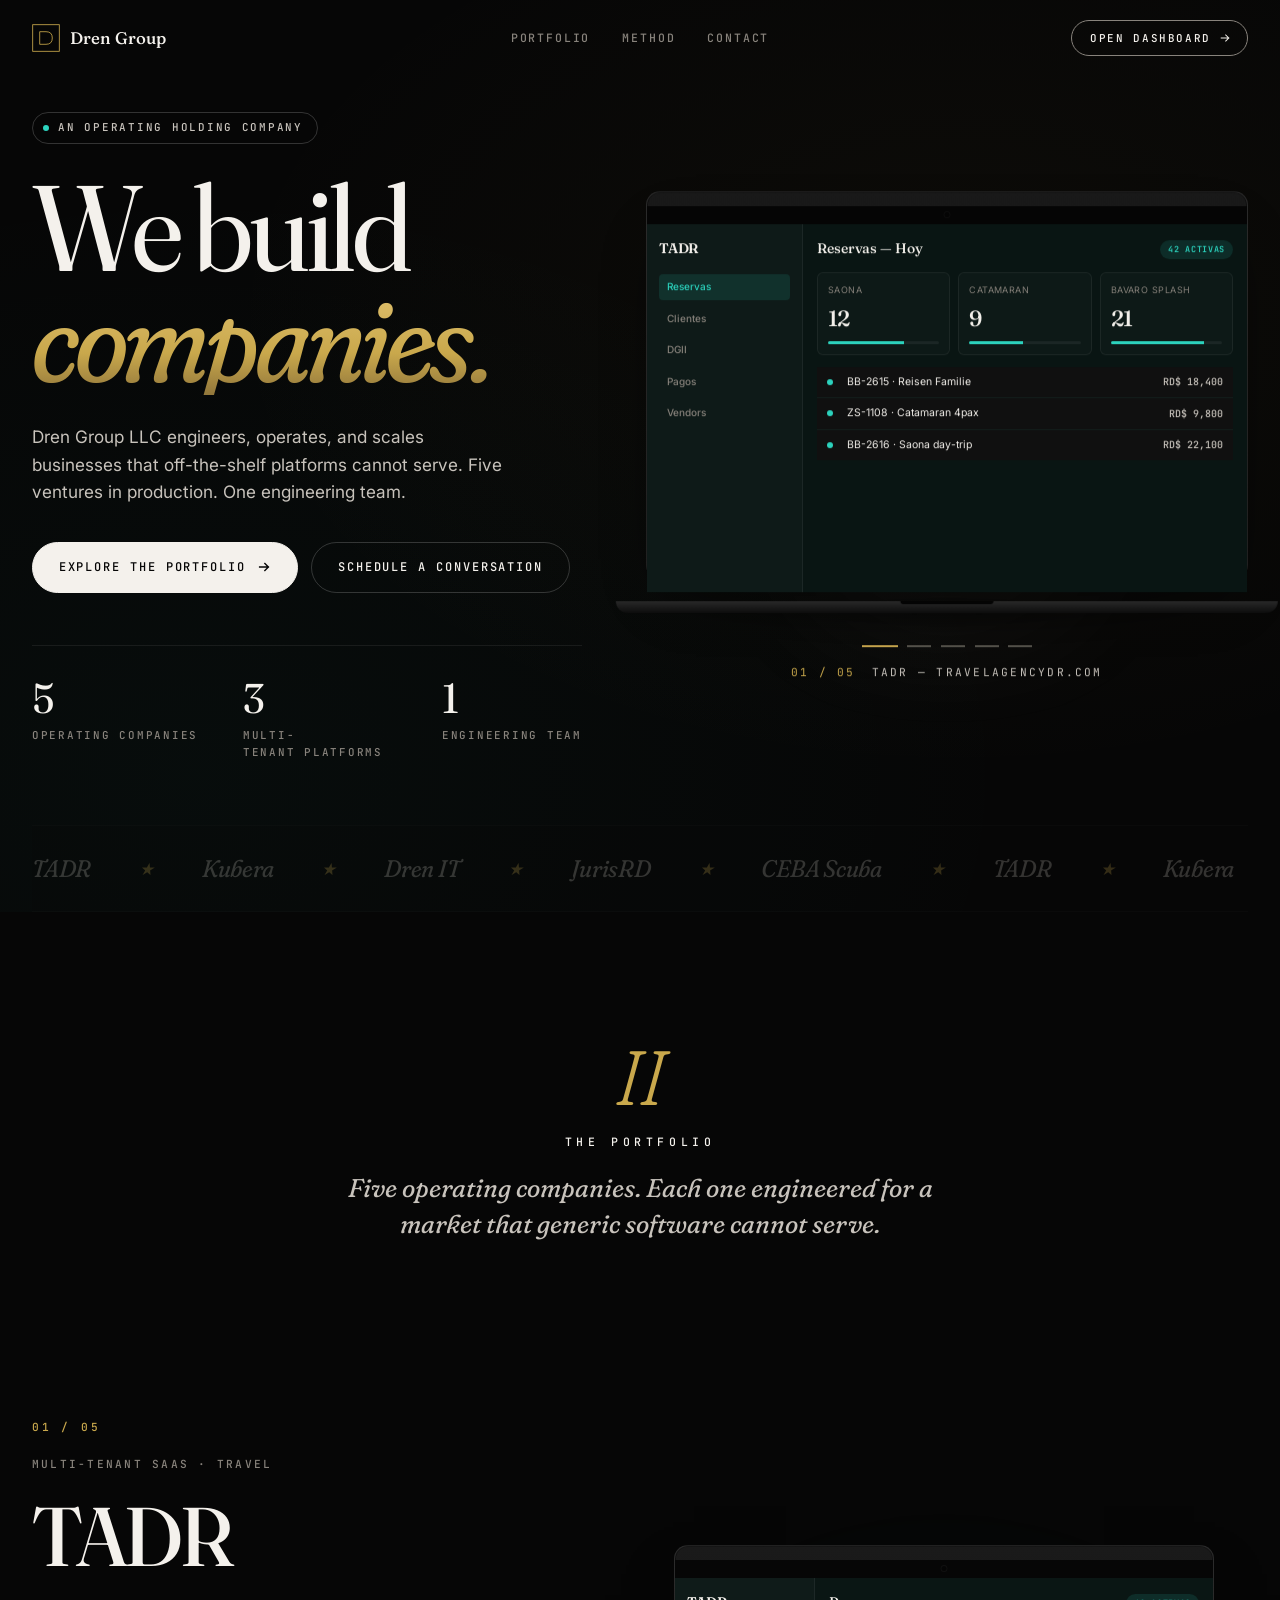
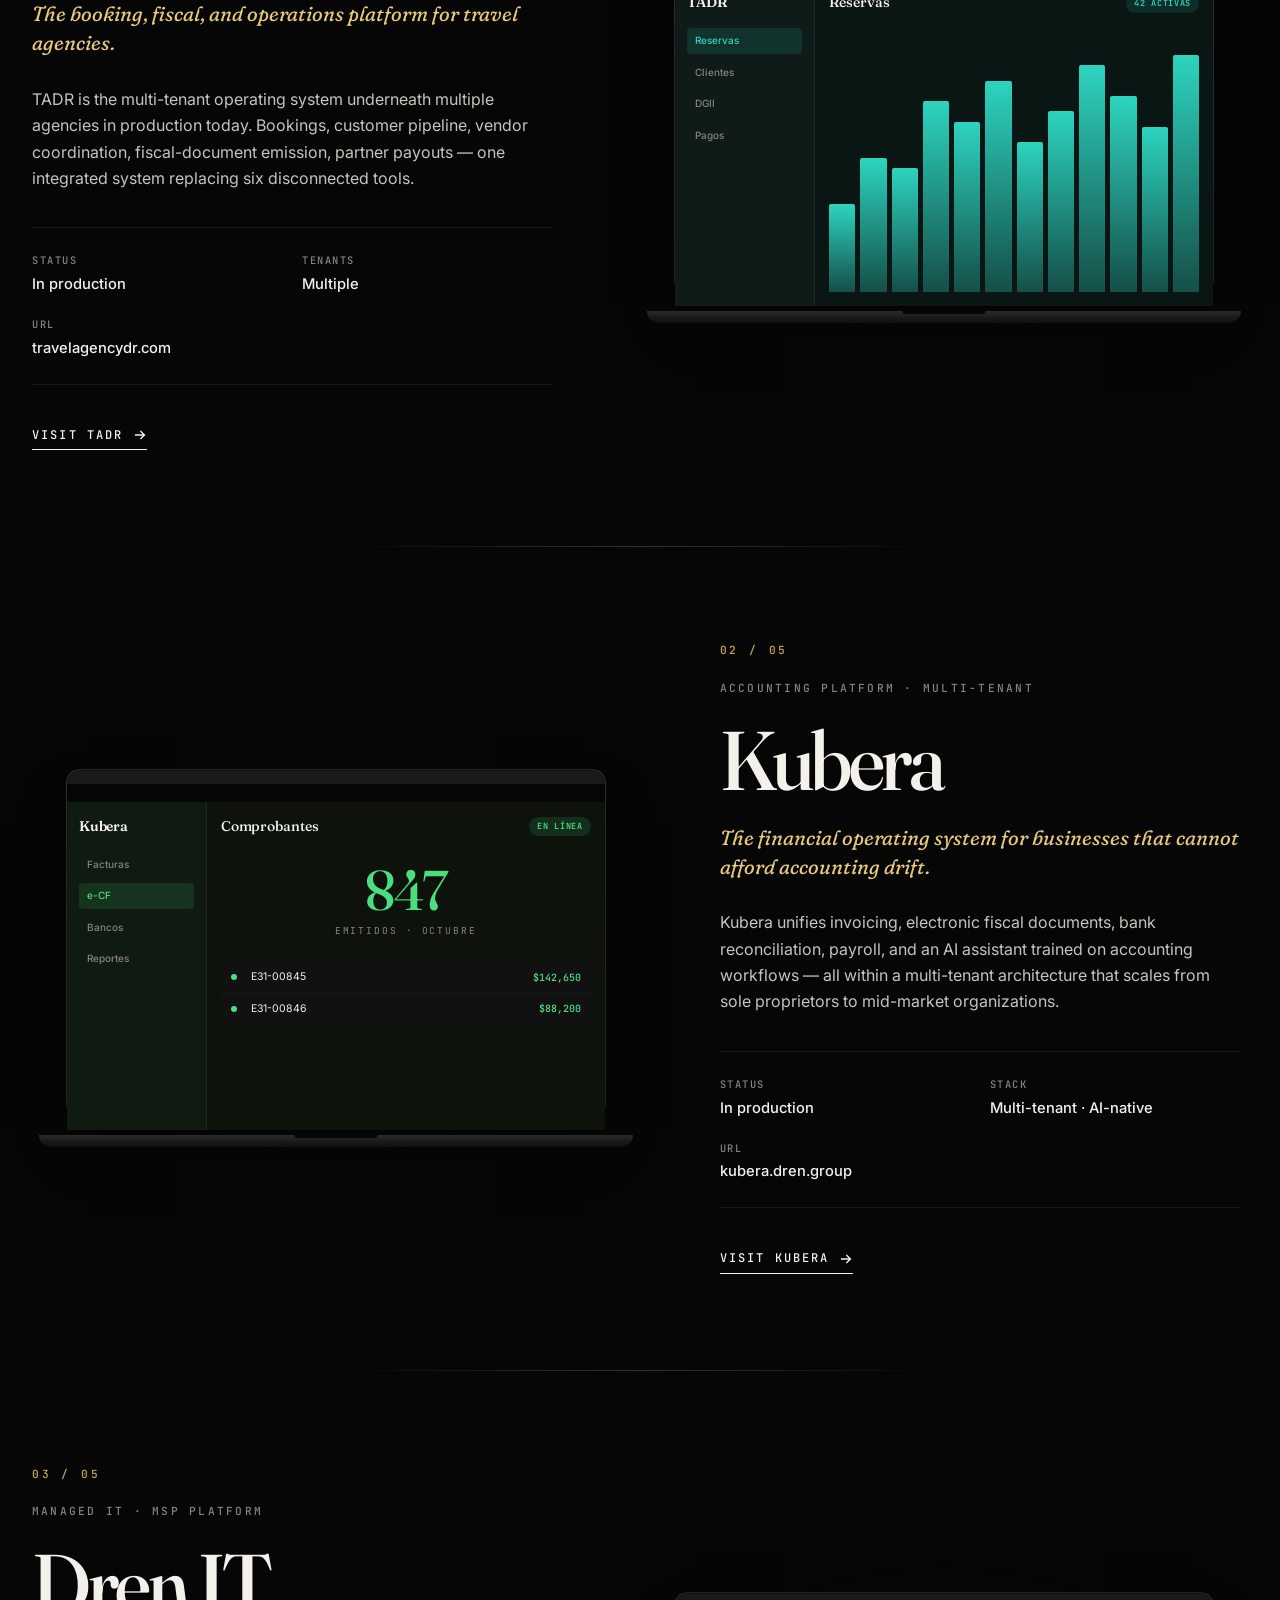
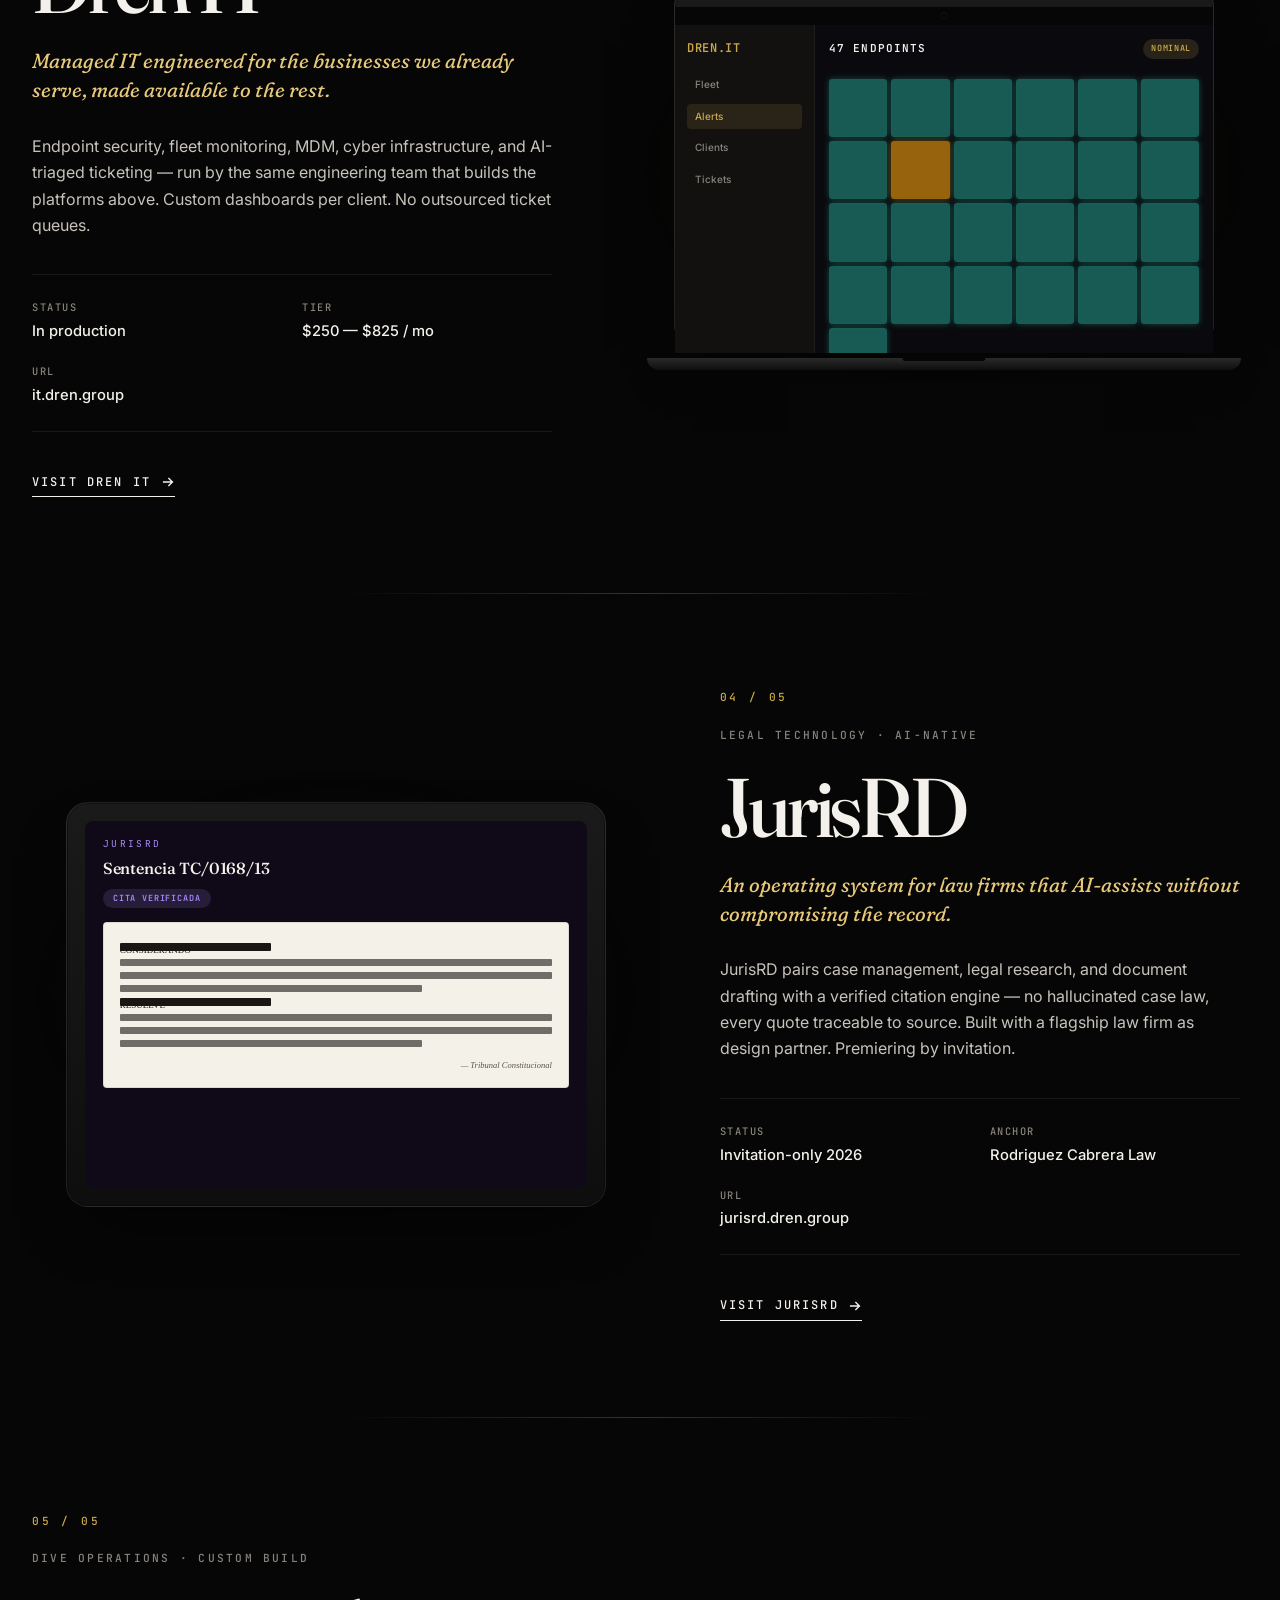
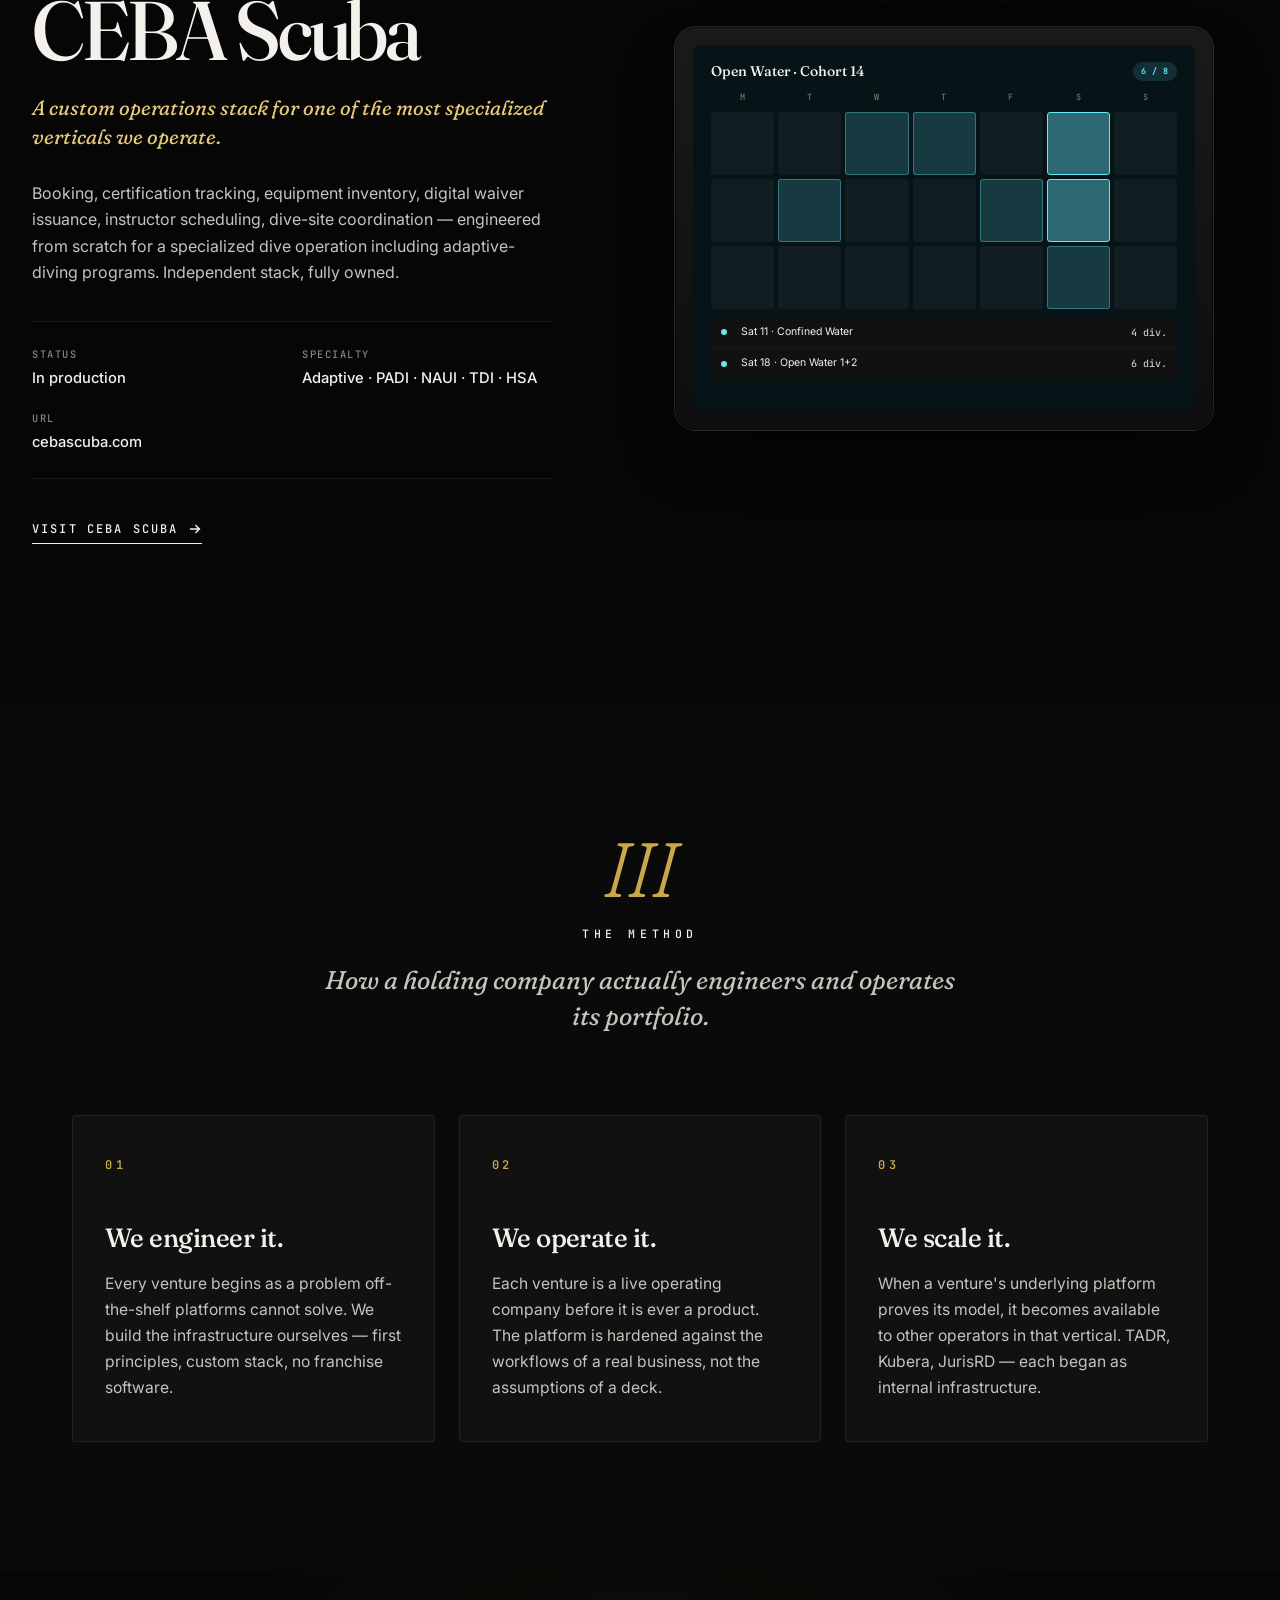
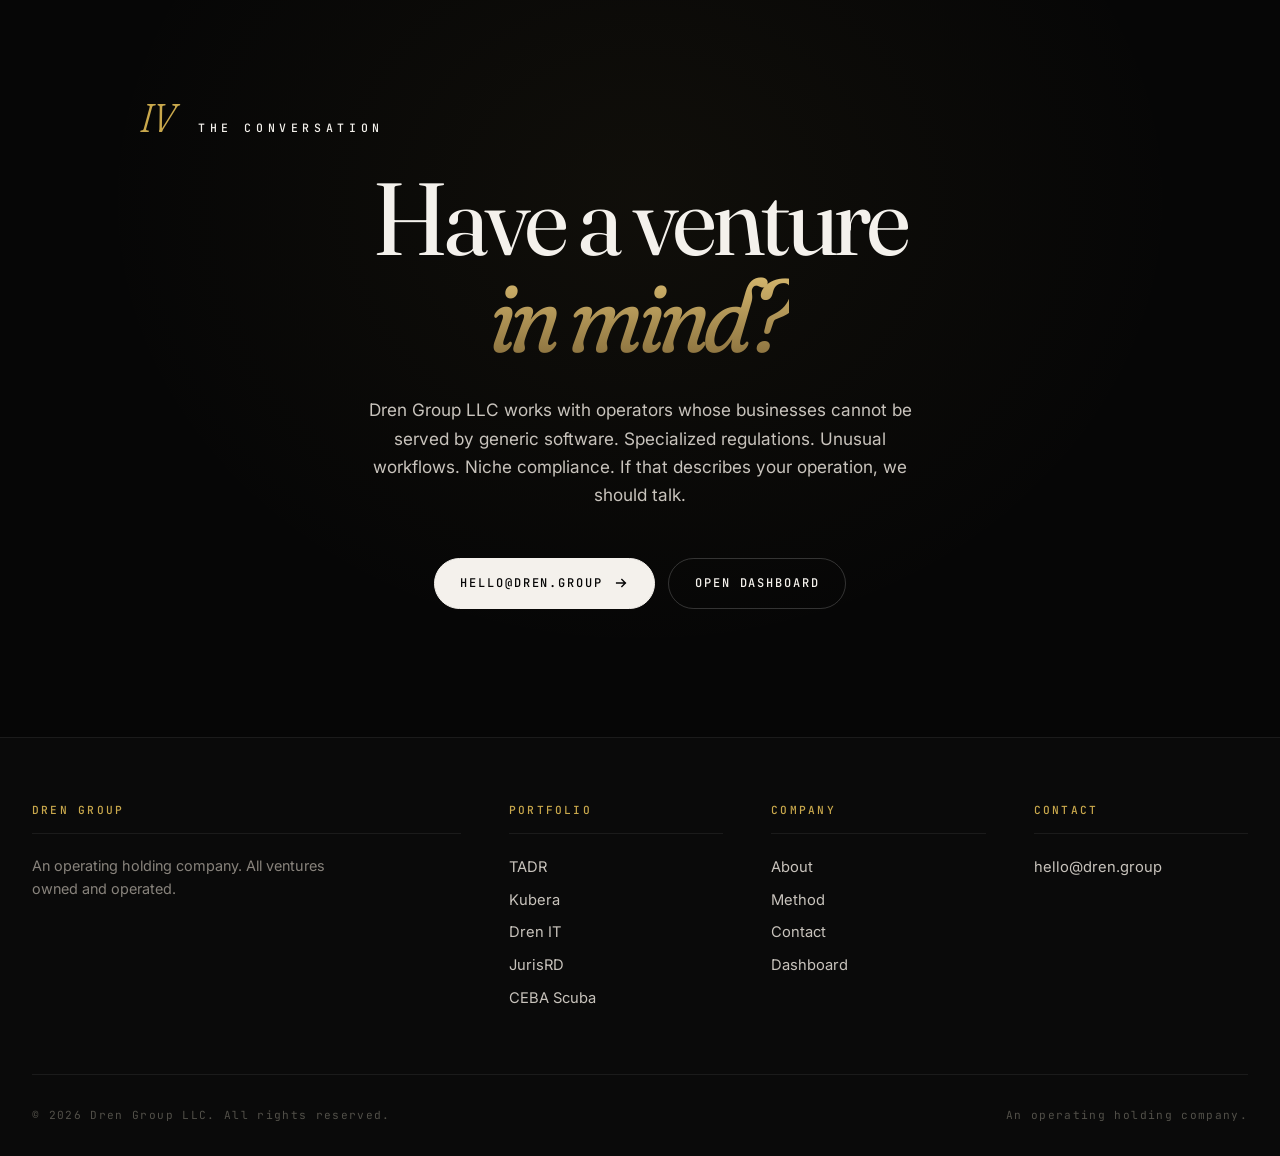
==== commit 547fb694: "[SENTRY-INIT][dren-group] inject Sentry SDK into index.html" ====
--- a/index.html
+++ b/index.html
@@ -23,6 +23,24 @@
     gtag('js', new Date());
     gtag('config', 'G-SP7W2TW1CN');
   </script>
+<!-- DG-SENTRY-INSTALLED-V1 -->
+<script src="https://browser.sentry-cdn.com/8.45.1/bundle.tracing.min.js" crossorigin="anonymous"></script>
+<script>
+  if (typeof Sentry !== 'undefined') {
+    Sentry.init({
+      dsn: "https://1bb48d610fc0a092b2de760602a98400@o4511117084196864.ingest.us.sentry.io/4511462484148224",
+      release: "dren-group@" + (document.documentElement.getAttribute('data-build') || 'live'),
+      environment: "production",
+      tracesSampleRate: 0.1,
+      sendDefaultPii: false,
+      beforeSend: function(event) {
+        if (event.request && event.request.cookies) delete event.request.cookies;
+        return event;
+      }
+    });
+  }
+</script>
+<!-- /DG-SENTRY-INSTALLED-V1 -->
 </head>
 <body>
 
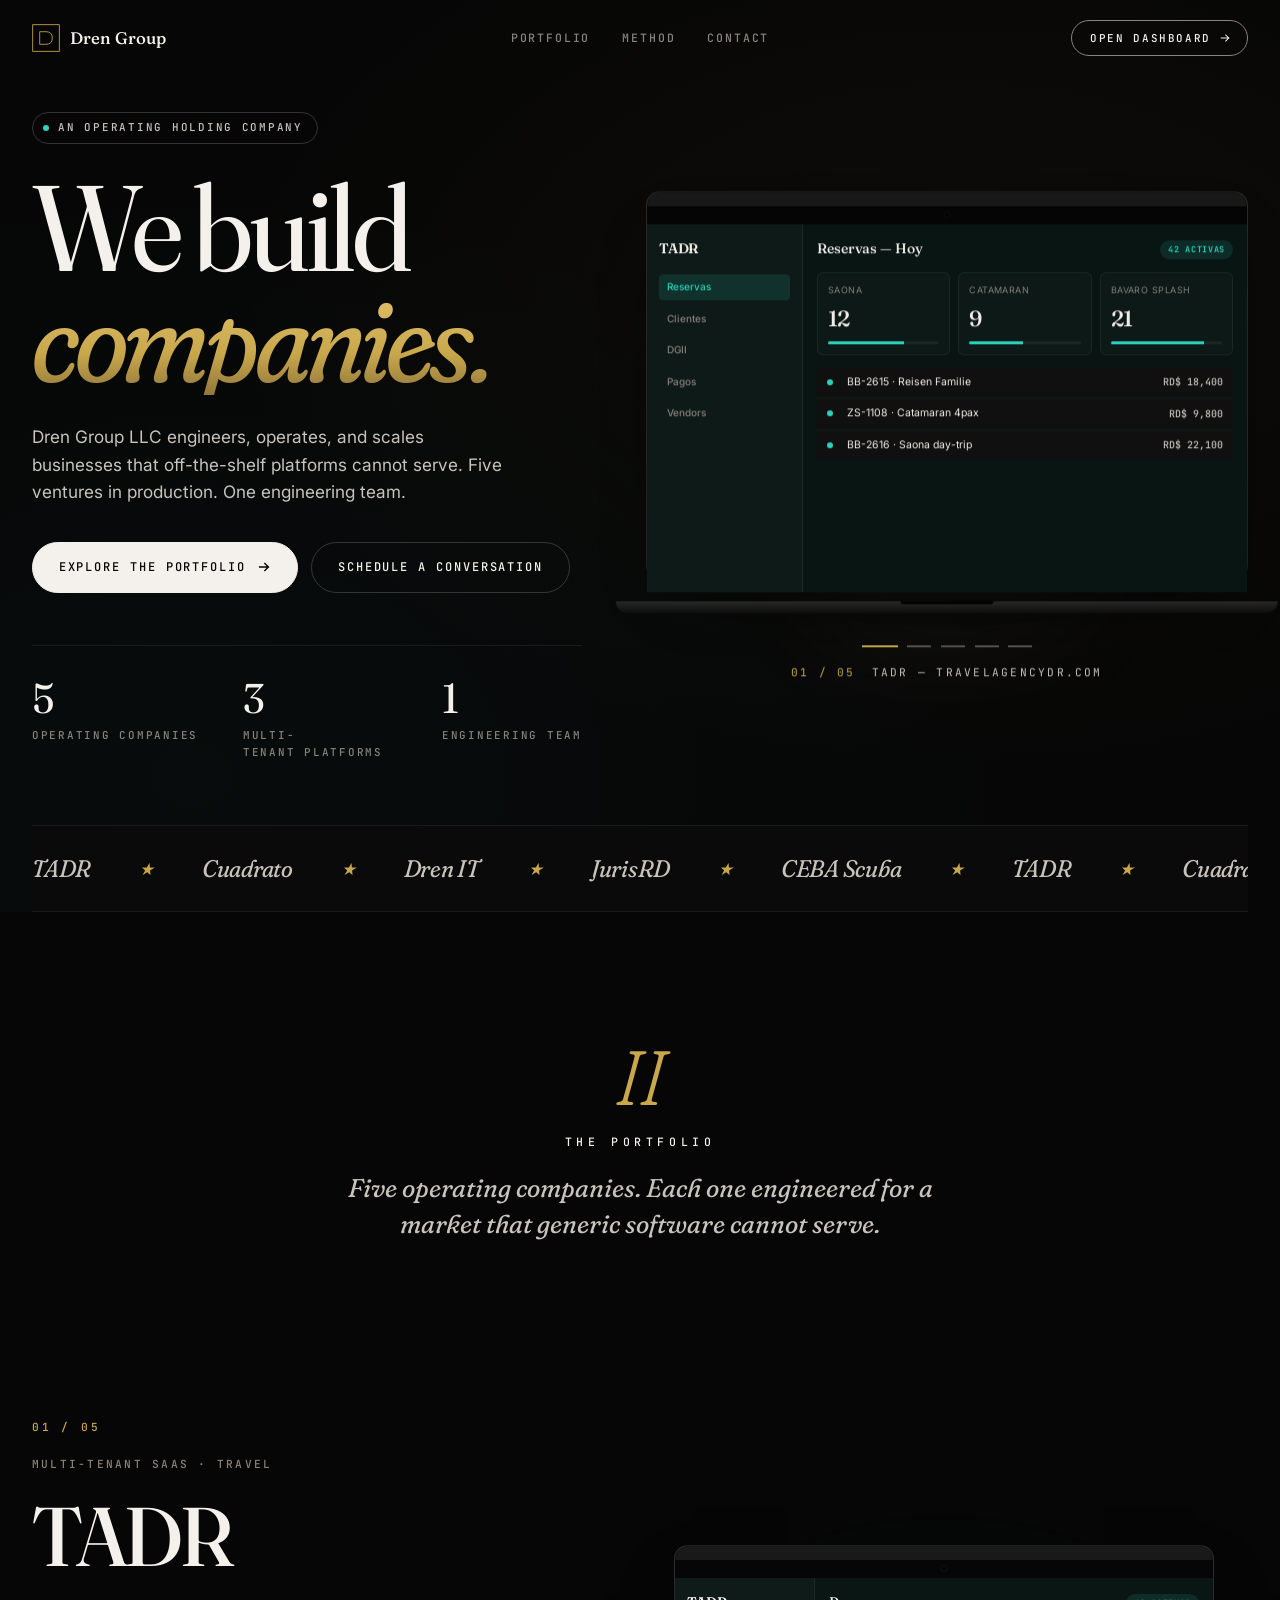
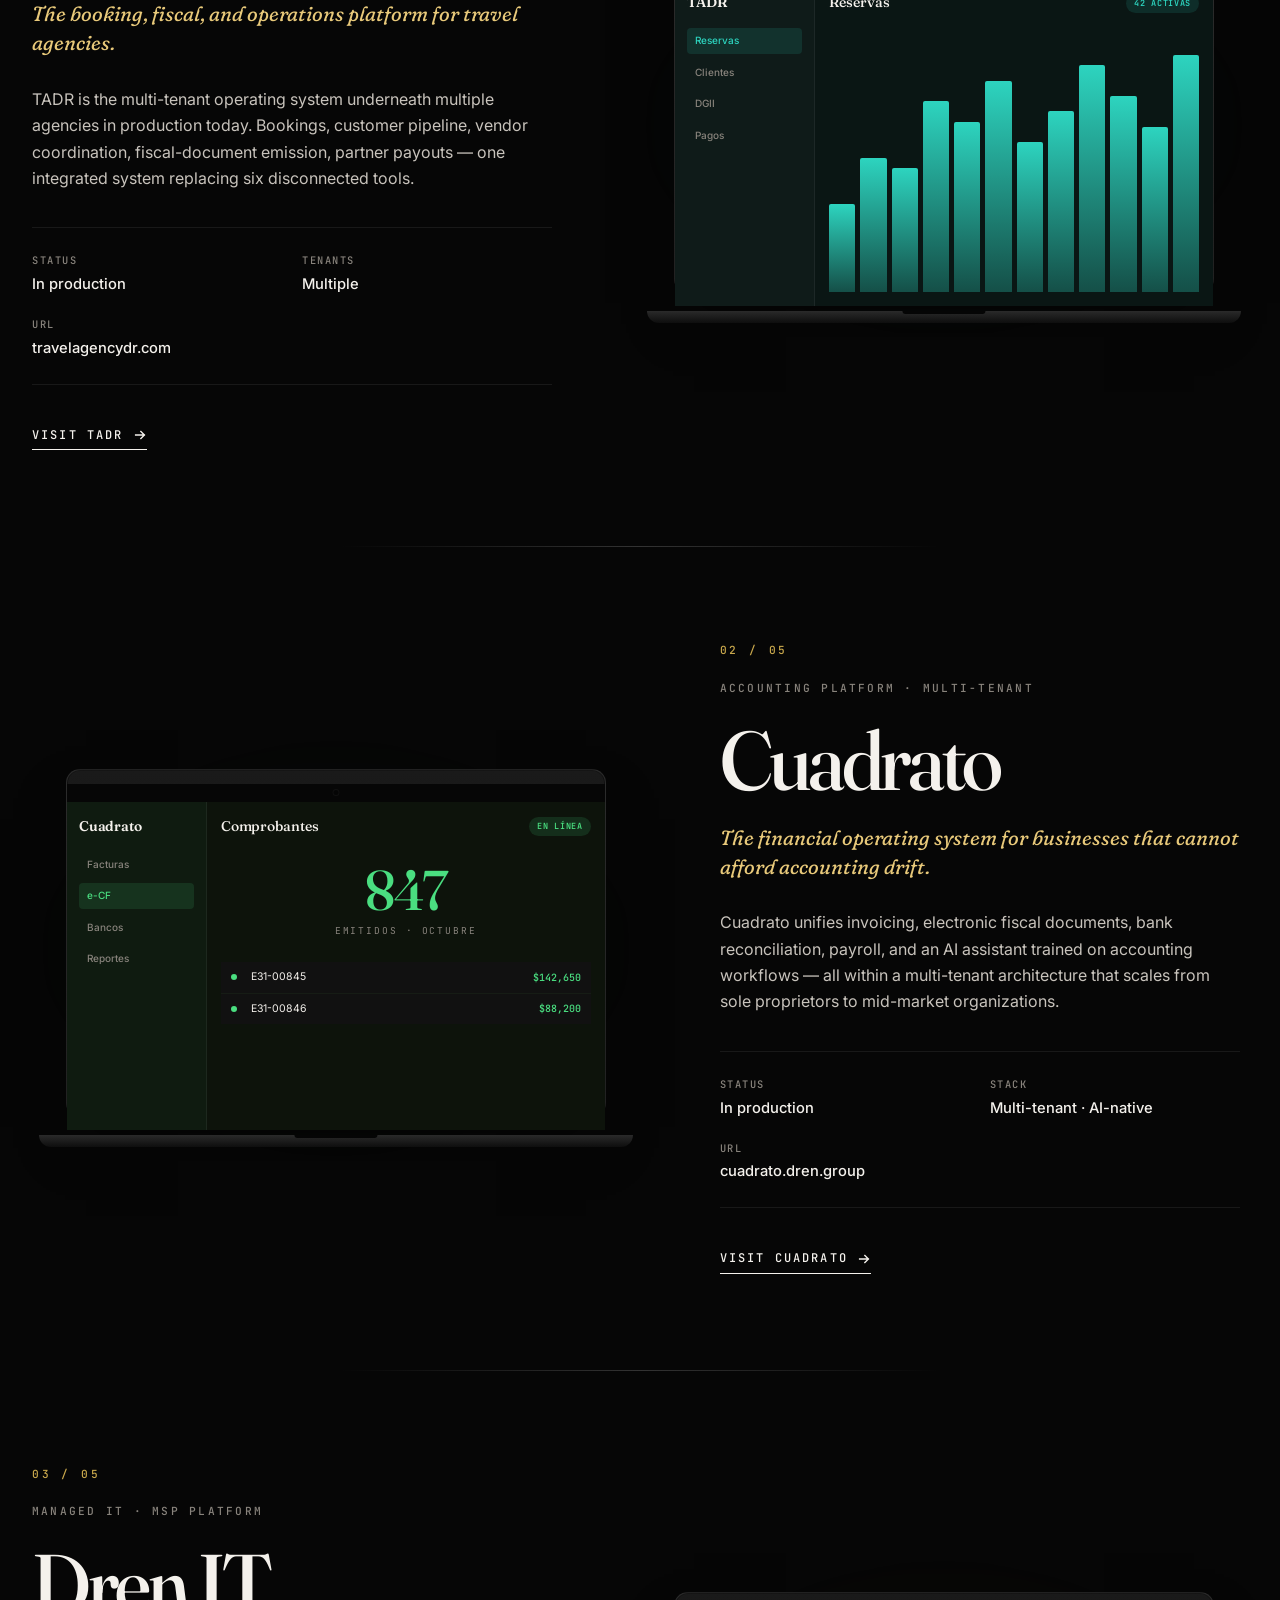
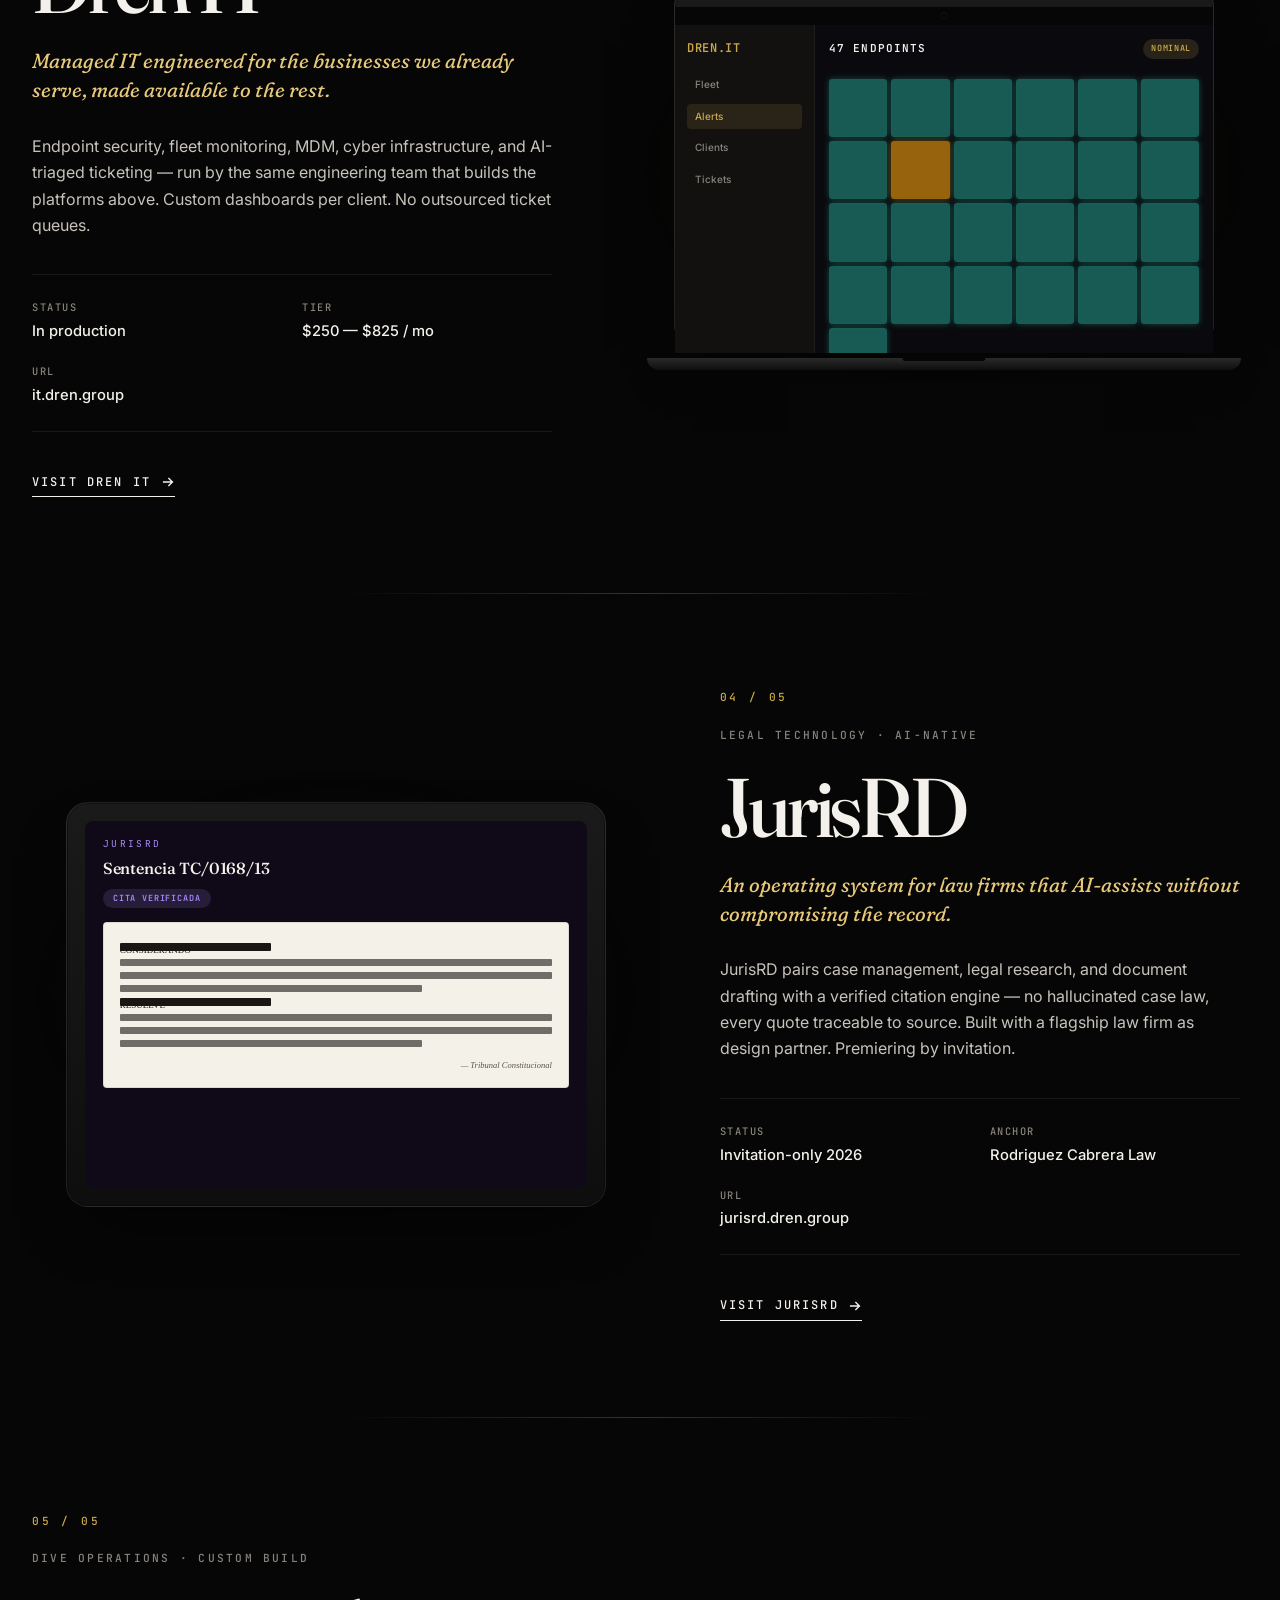
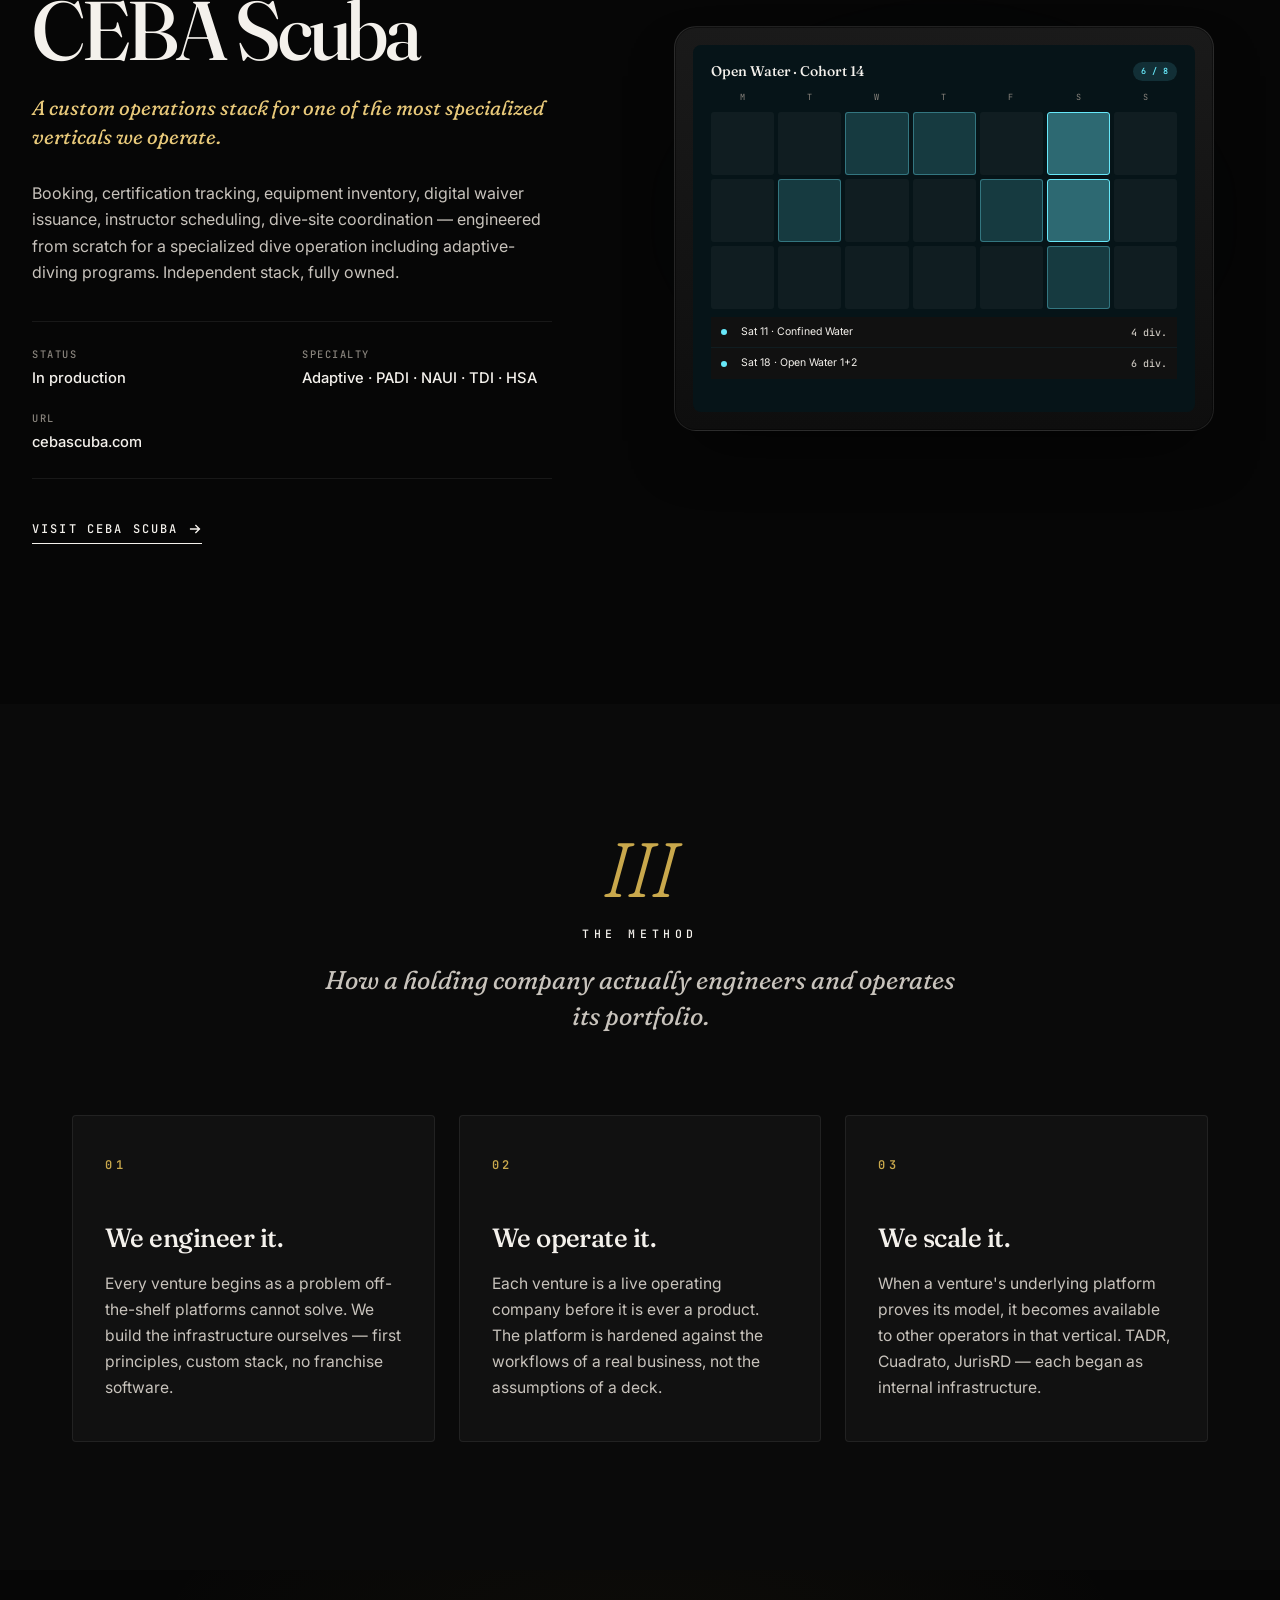
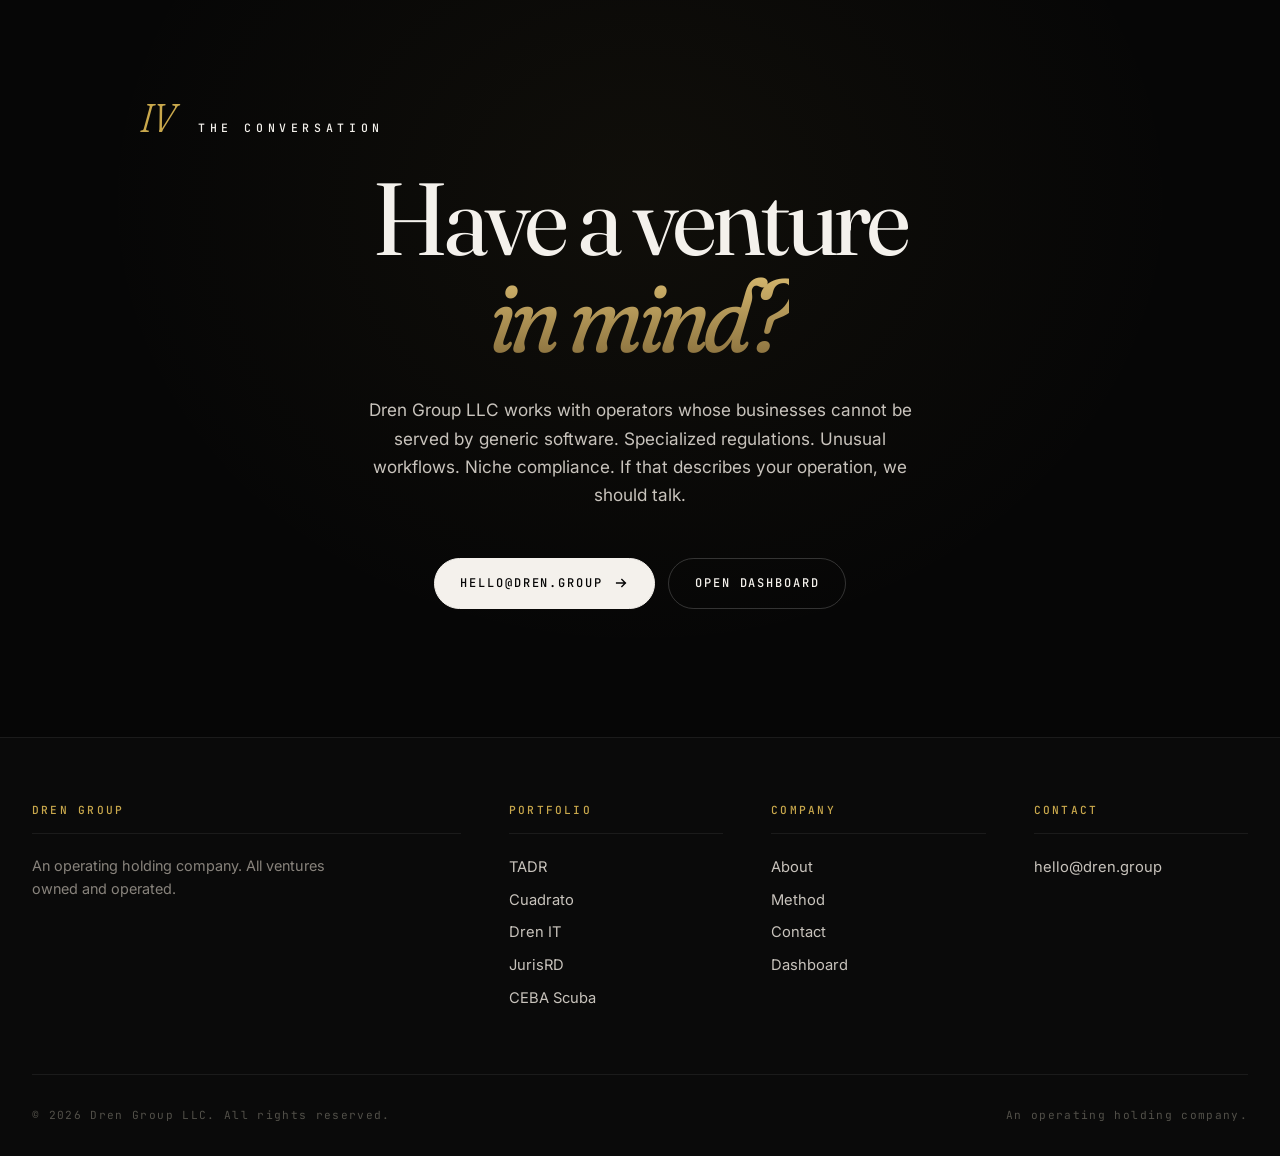
==== commit 72e24cec: "Rebrand corporate site: Kubera -> Cuadrato (display + links to cuadrato.dren.group); internal CSS ho" ====
--- a/index.html
+++ b/index.html
@@ -162,7 +162,7 @@
             <div class="slide" data-product="kubera">
               <div class="ui ui--kubera">
                 <div class="ui__sidebar">
-                  <div class="ui__brand">Kubera</div>
+                  <div class="ui__brand">Cuadrato</div>
                   <div class="ui__nav">
                     <span>Facturas</span>
                     <span class="active">e-CF</span>
@@ -293,7 +293,7 @@
       <!-- Dots -->
       <div class="stage__dots" role="tablist" aria-label="Cycle products">
         <button class="dot is-active" data-idx="0" aria-label="TADR"></button>
-        <button class="dot" data-idx="1" aria-label="Kubera"></button>
+        <button class="dot" data-idx="1" aria-label="Cuadrato"></button>
         <button class="dot" data-idx="2" aria-label="Dren IT"></button>
         <button class="dot" data-idx="3" aria-label="JurisRD"></button>
         <button class="dot" data-idx="4" aria-label="CEBA Scuba"></button>
@@ -308,12 +308,12 @@
   <div class="hero__marquee" aria-hidden="true">
     <div class="marquee__track">
       <span>TADR</span><span aria-hidden="true">★</span>
-      <span>Kubera</span><span aria-hidden="true">★</span>
+      <span>Cuadrato</span><span aria-hidden="true">★</span>
       <span>Dren&nbsp;IT</span><span aria-hidden="true">★</span>
       <span>JurisRD</span><span aria-hidden="true">★</span>
       <span>CEBA&nbsp;Scuba</span><span aria-hidden="true">★</span>
       <span>TADR</span><span aria-hidden="true">★</span>
-      <span>Kubera</span><span aria-hidden="true">★</span>
+      <span>Cuadrato</span><span aria-hidden="true">★</span>
       <span>Dren&nbsp;IT</span><span aria-hidden="true">★</span>
       <span>JurisRD</span><span aria-hidden="true">★</span>
       <span>CEBA&nbsp;Scuba</span><span aria-hidden="true">★</span>
@@ -380,25 +380,25 @@
     </div>
   </article>
 
-  <!-- 02 Kubera -->
+  <!-- 02 Cuadrato -->
   <article class="case case--kubera" id="case-kubera">
     <div class="case__copy">
       <div class="case__idx">02 / 05</div>
       <div class="case__cat">Accounting Platform · Multi-tenant</div>
-      <h2 class="case__name">Kubera</h2>
+      <h2 class="case__name">Cuadrato</h2>
       <p class="case__tag"><em>The financial operating system for businesses that cannot afford accounting drift.</em></p>
       <p class="case__body">
-        Kubera unifies invoicing, electronic fiscal documents, bank reconciliation, payroll, and
+        Cuadrato unifies invoicing, electronic fiscal documents, bank reconciliation, payroll, and
         an AI assistant trained on accounting workflows — all within a multi-tenant architecture
         that scales from sole proprietors to mid-market organizations.
       </p>
       <ul class="case__meta">
         <li><span>Status</span><b>In production</b></li>
         <li><span>Stack</span><b>Multi-tenant · AI-native</b></li>
-        <li><span>URL</span><b>kubera.dren.group</b></li>
-      </ul>
-      <a href="https://kubera.dren.group" class="case__link" target="_blank" rel="noopener">
-        <span>Visit Kubera</span>
+        <li><span>URL</span><b>cuadrato.dren.group</b></li>
+      </ul>
+      <a href="https://cuadrato.dren.group" class="case__link" target="_blank" rel="noopener">
+        <span>Visit Cuadrato</span>
         <svg viewBox="0 0 16 16" fill="none"><path d="M3 8h10M9 4l4 4-4 4" stroke="currentColor" stroke-width="1.6" stroke-linecap="square"/></svg>
       </a>
     </div>
@@ -409,7 +409,7 @@
           <div class="device__screen">
             <div class="ui ui--kubera">
               <div class="ui__sidebar">
-                <div class="ui__brand">Kubera</div>
+                <div class="ui__brand">Cuadrato</div>
                 <div class="ui__nav"><span>Facturas</span><span class="active">e-CF</span><span>Bancos</span><span>Reportes</span></div>
               </div>
               <div class="ui__main">
@@ -601,7 +601,7 @@
     <div class="m-card">
       <div class="m-card__n">03</div>
       <h3>We scale it.</h3>
-      <p>When a venture's underlying platform proves its model, it becomes available to other operators in that vertical. TADR, Kubera, JurisRD — each began as internal infrastructure.</p>
+      <p>When a venture's underlying platform proves its model, it becomes available to other operators in that vertical. TADR, Cuadrato, JurisRD — each began as internal infrastructure.</p>
     </div>
   </div>
 </section>
@@ -647,7 +647,7 @@
       <div class="foot__title">Portfolio</div>
       <ul>
         <li><a href="https://travelagencydr.com" target="_blank" rel="noopener">TADR</a></li>
-        <li><a href="https://kubera.dren.group" target="_blank" rel="noopener">Kubera</a></li>
+        <li><a href="https://cuadrato.dren.group" target="_blank" rel="noopener">Cuadrato</a></li>
         <li><a href="https://it.dren.group" target="_blank" rel="noopener">Dren&nbsp;IT</a></li>
         <li><a href="https://jurisrd.dren.group" target="_blank" rel="noopener">JurisRD</a></li>
         <li><a href="https://cebascuba.com" target="_blank" rel="noopener">CEBA&nbsp;Scuba</a></li>
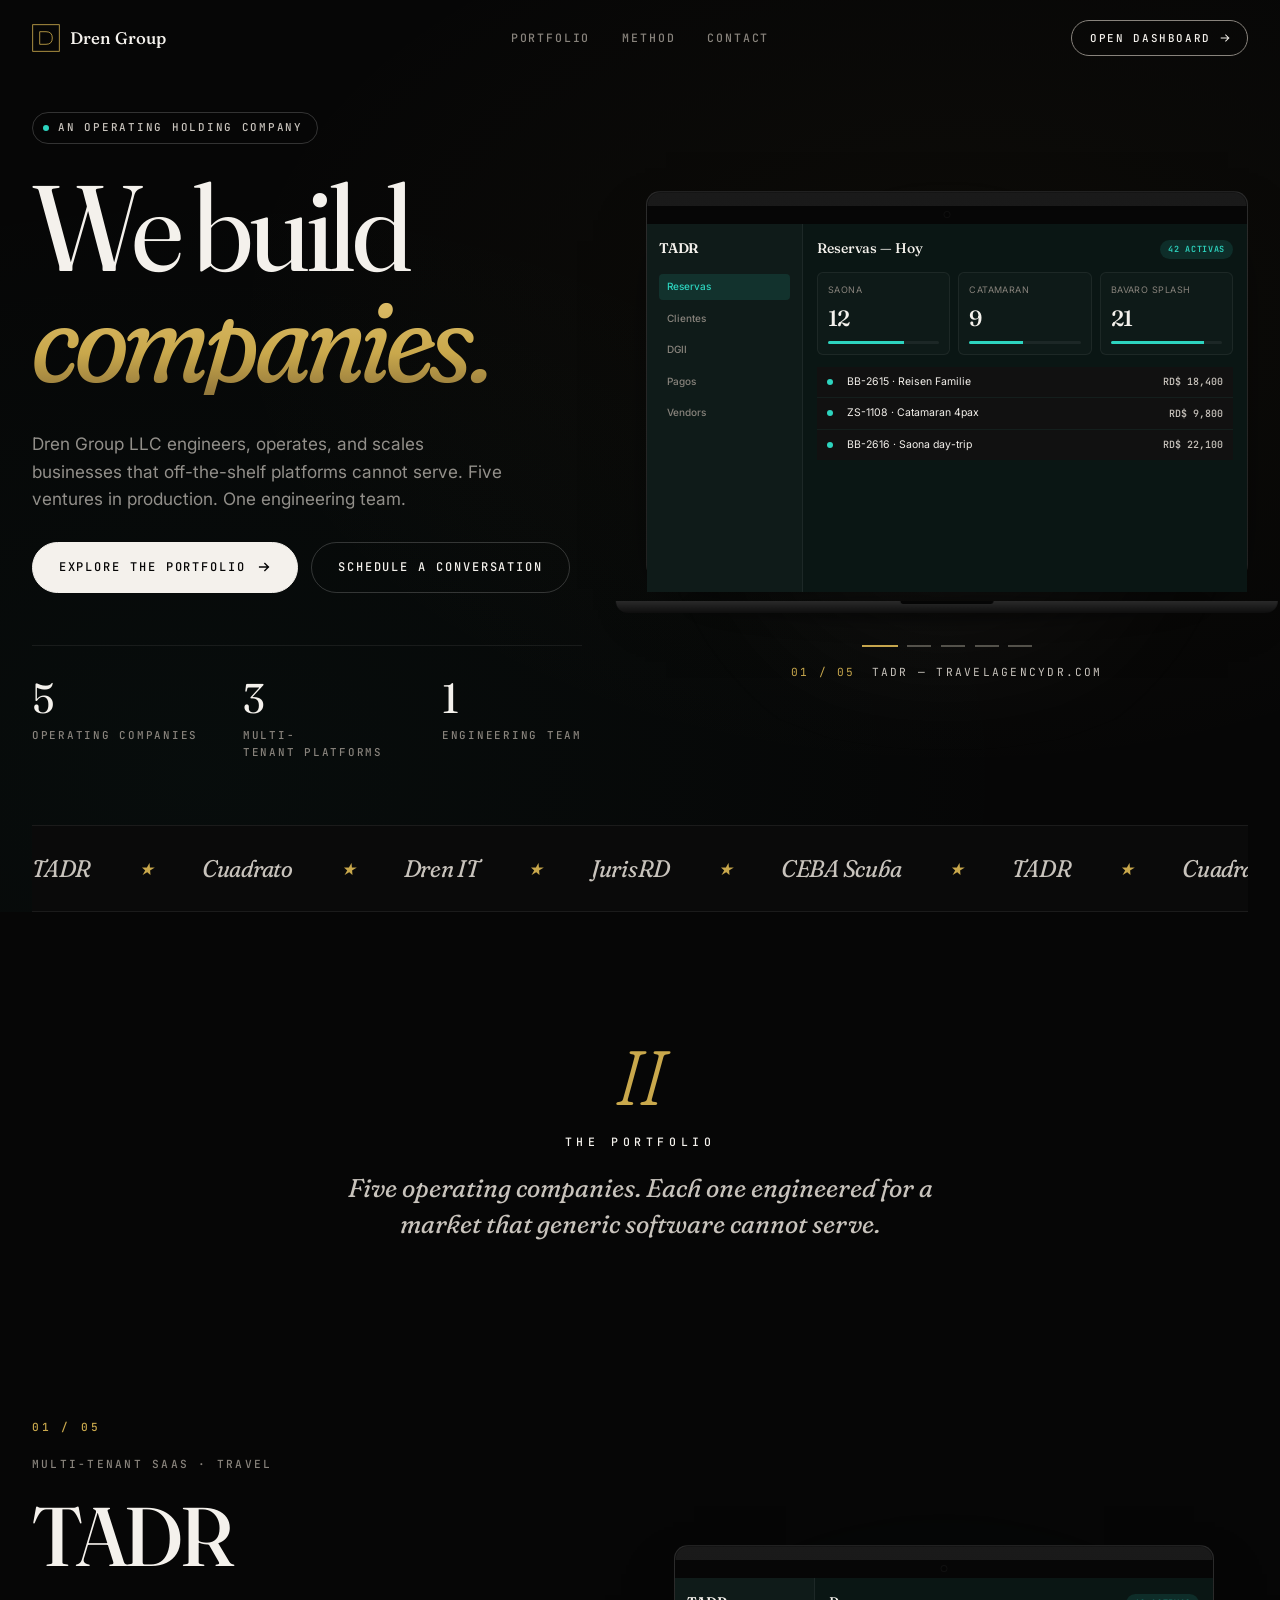
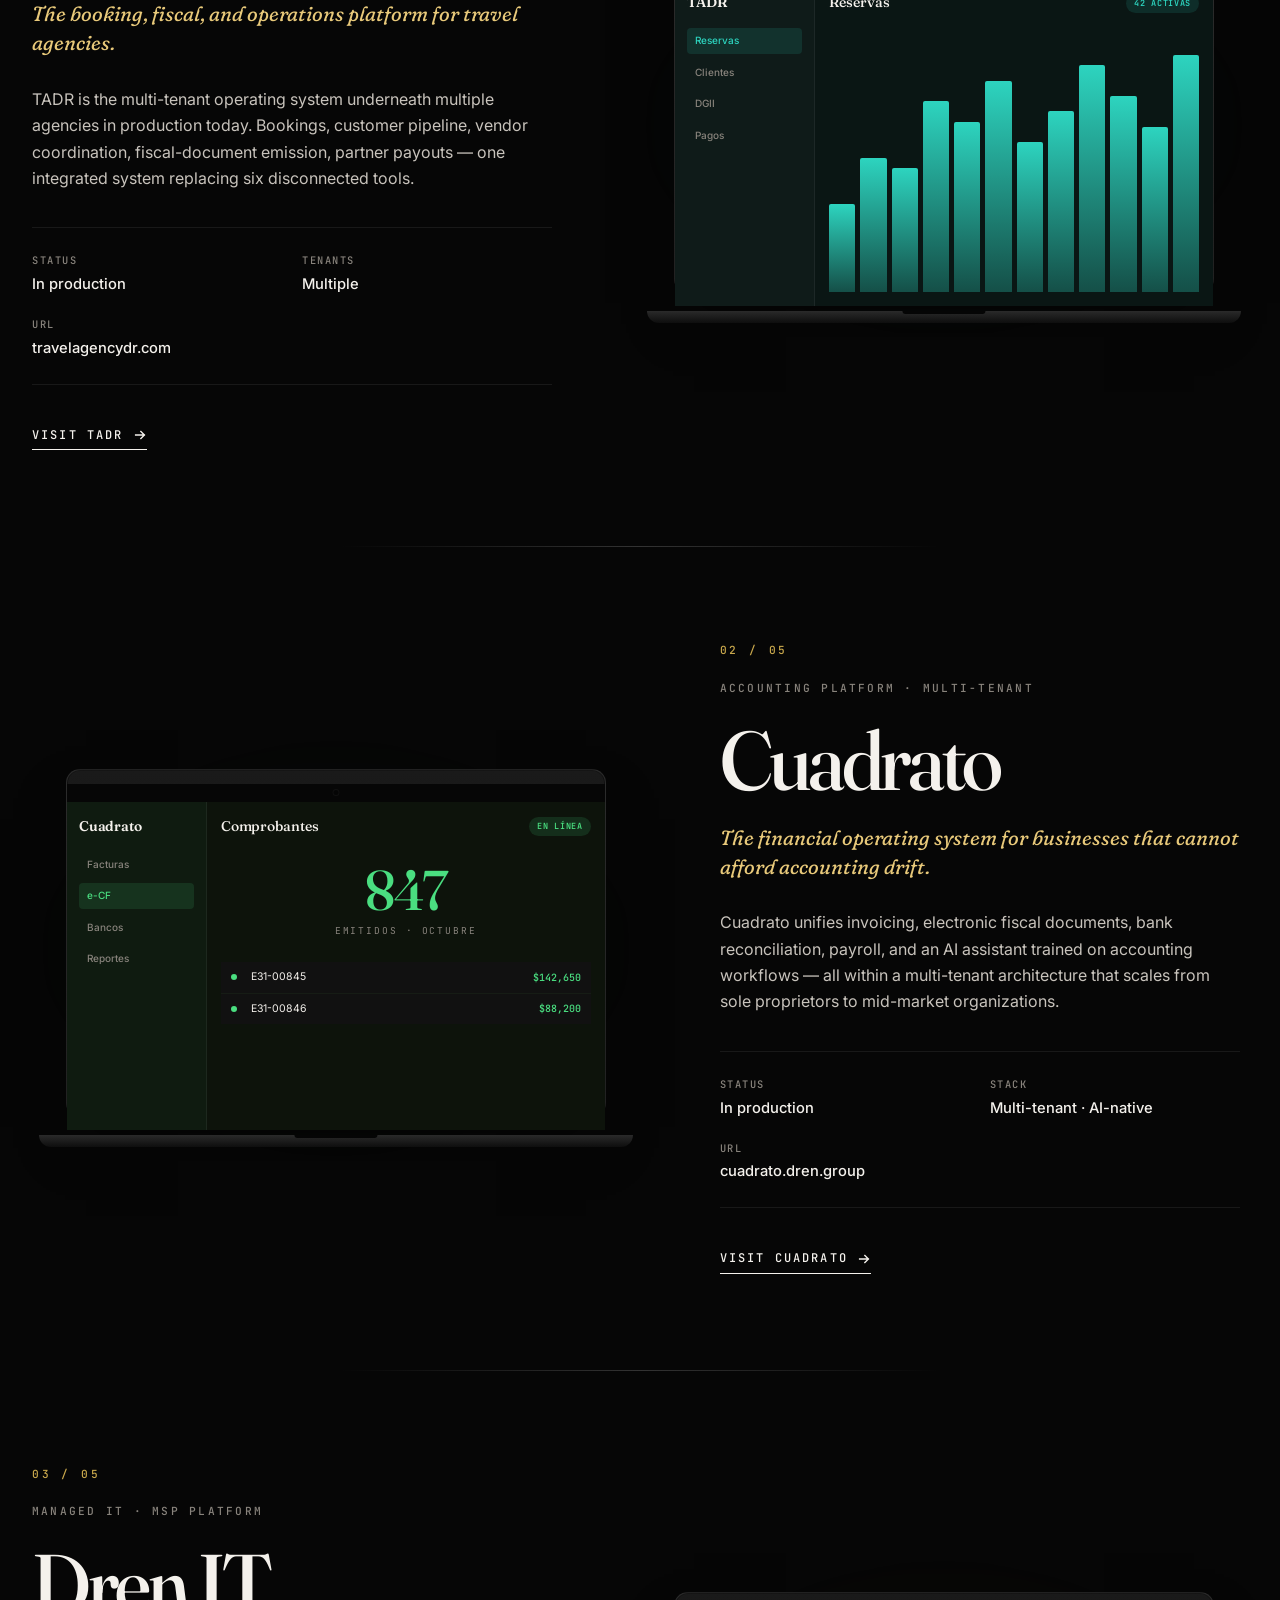
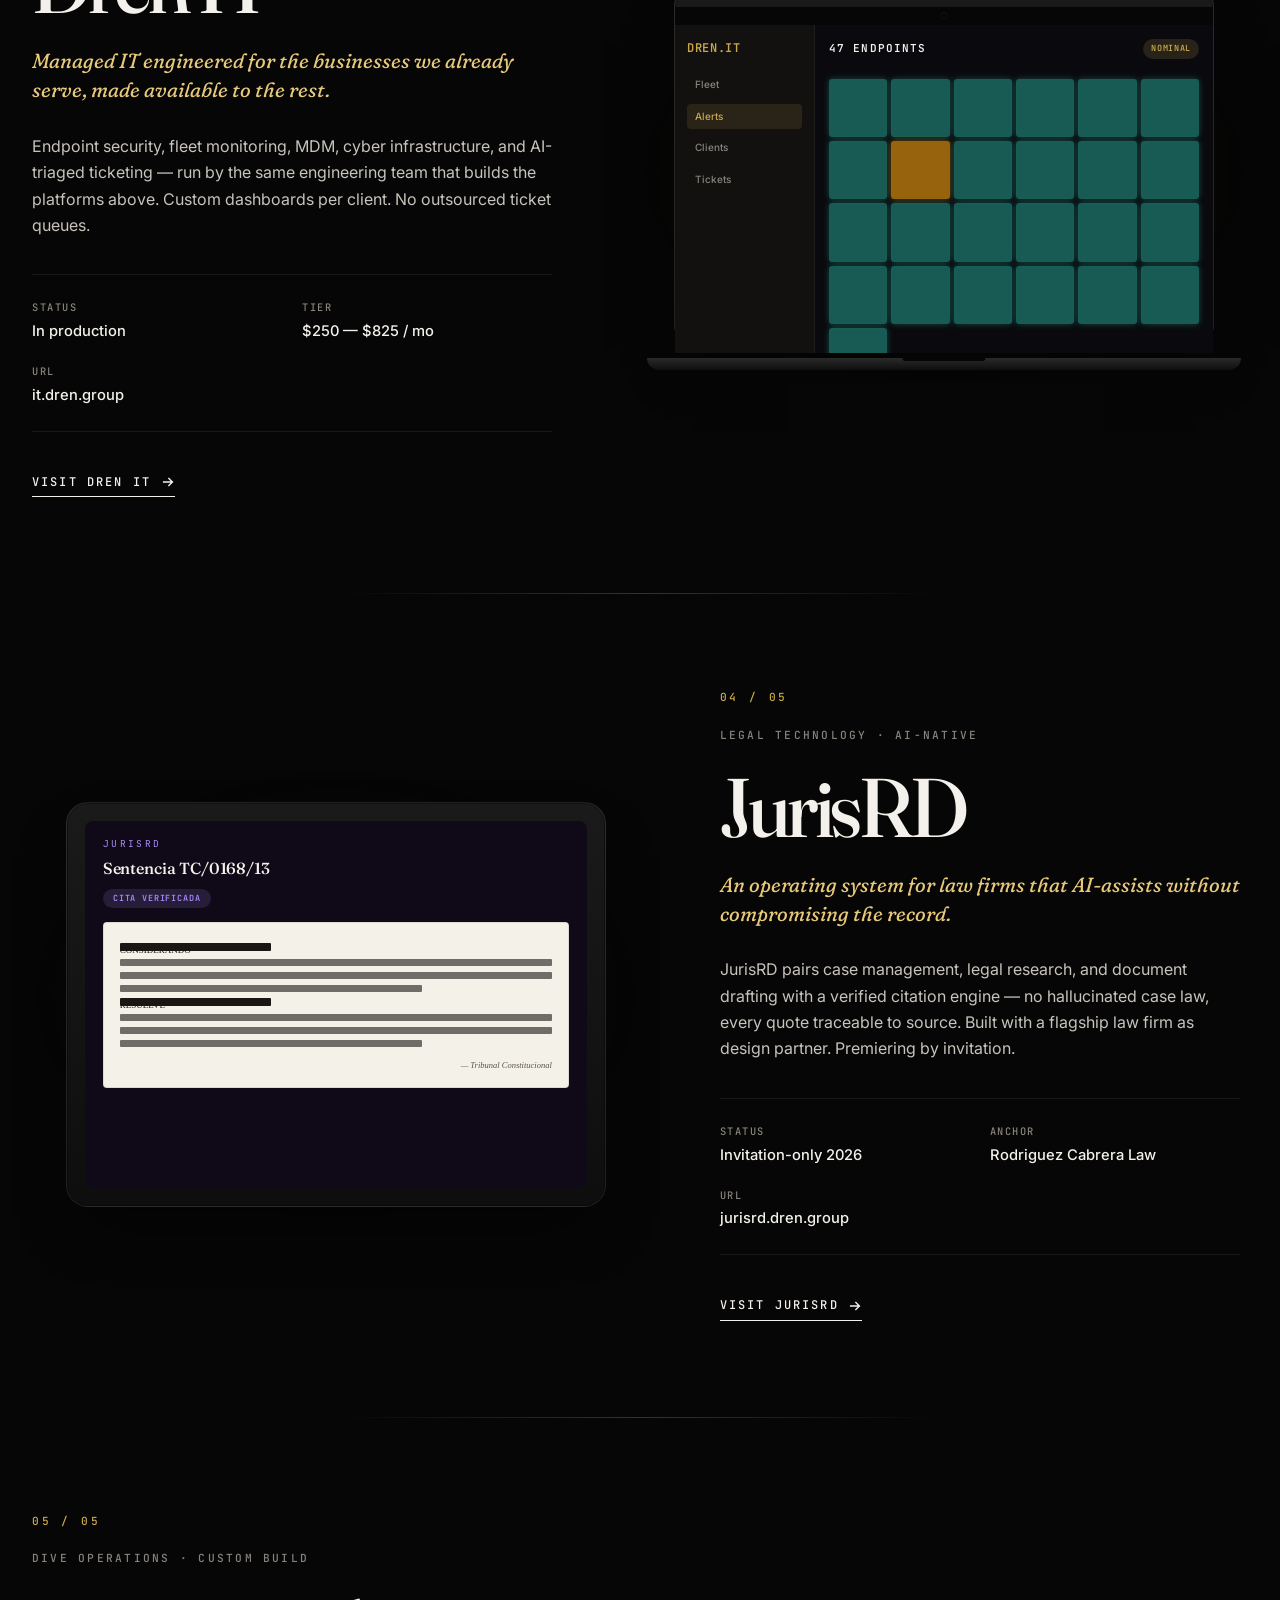
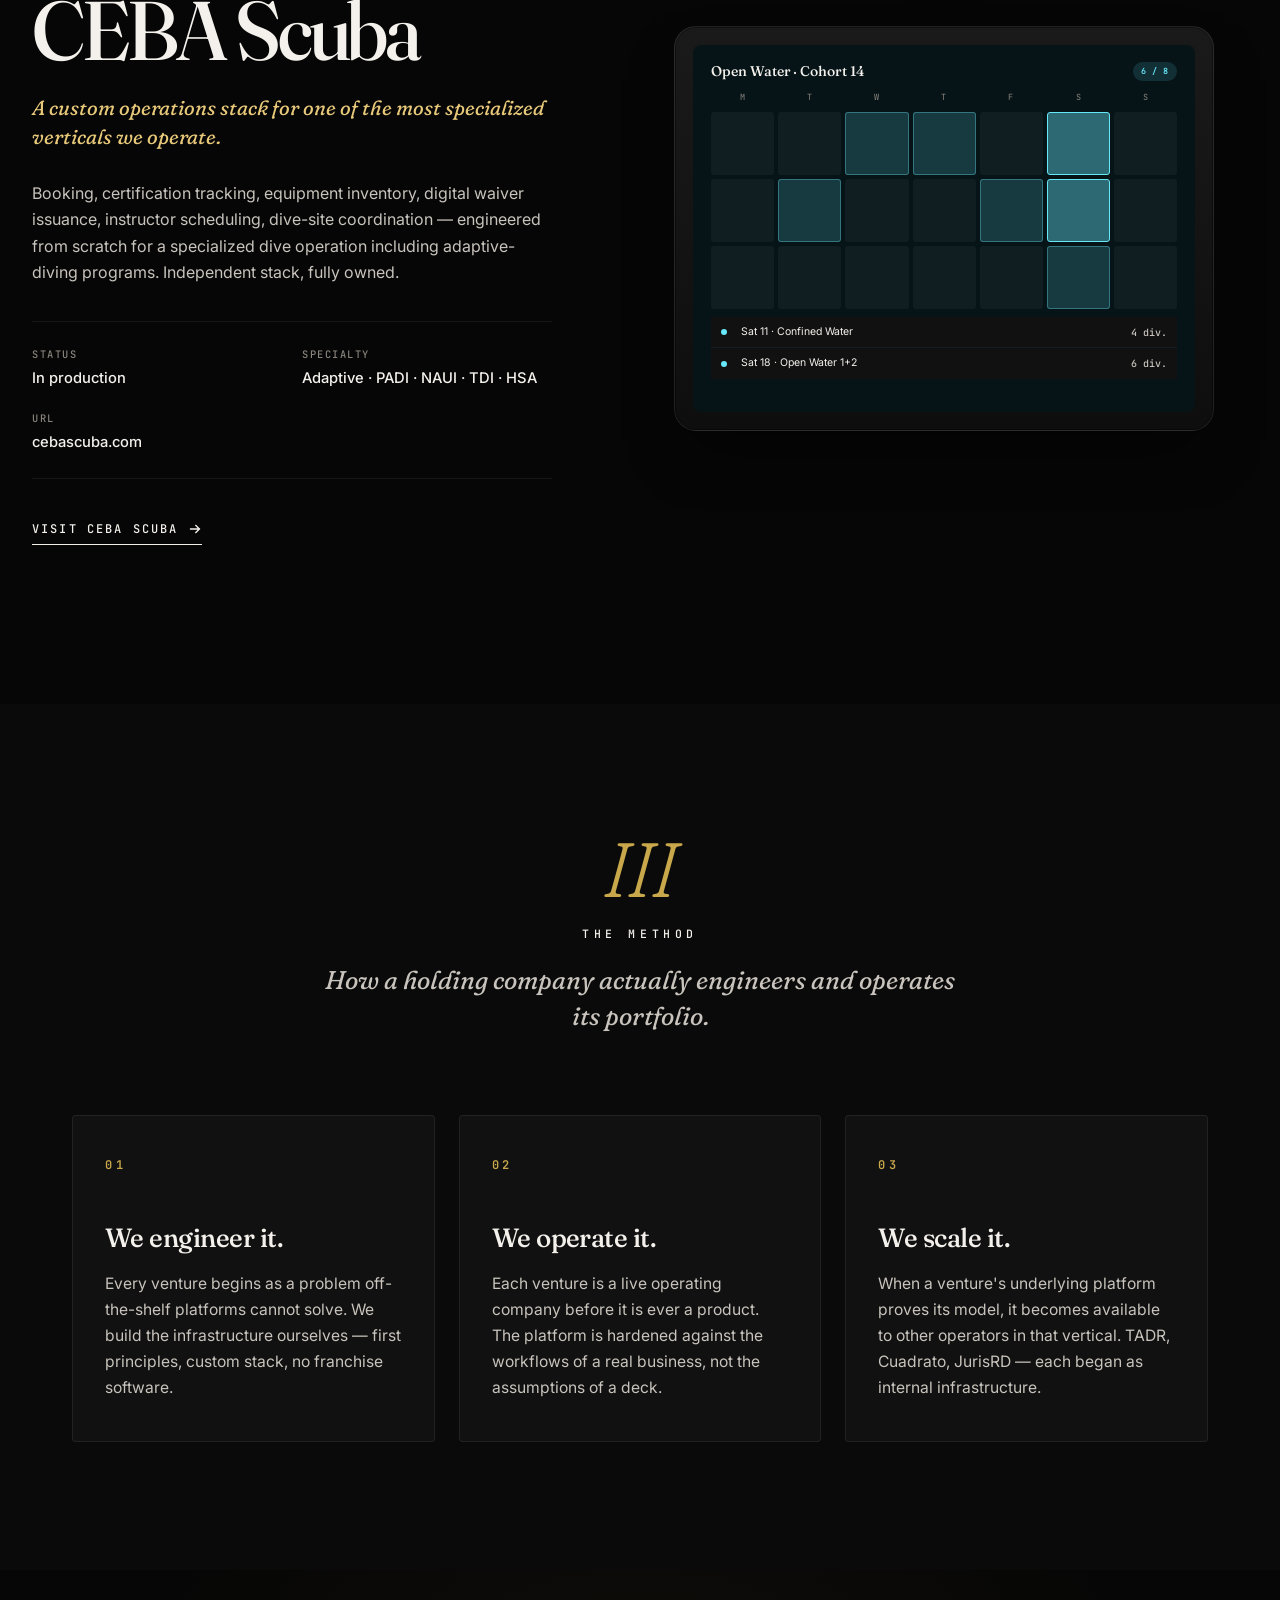
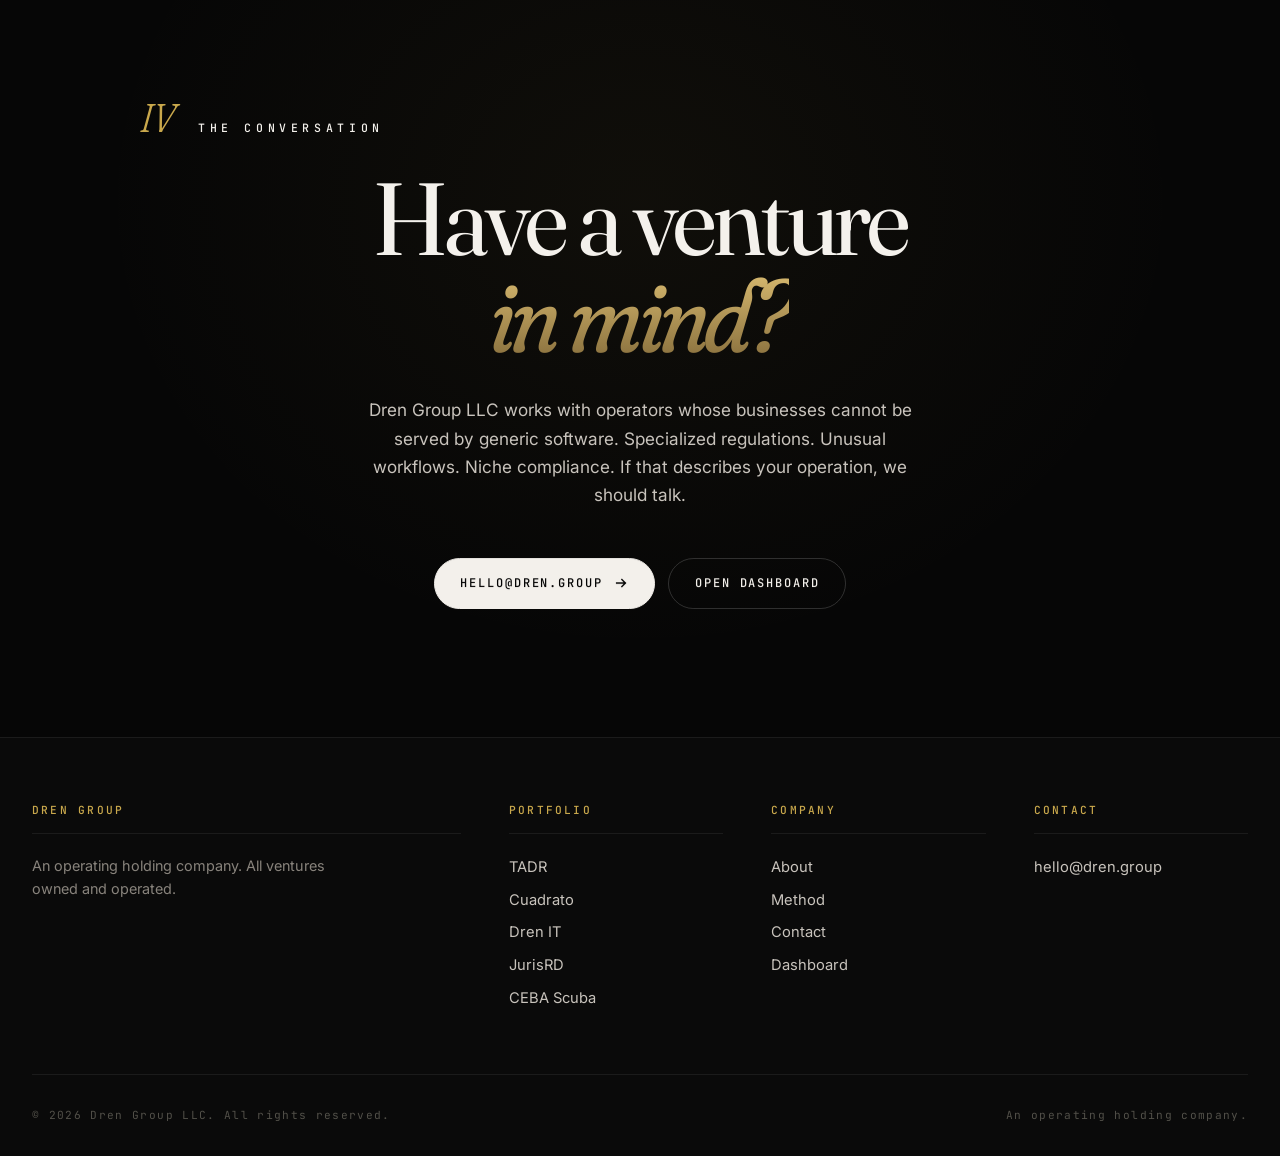
==== commit f2081d27: "chore: rename Kubera -> Cuadrato (trademark cleanup)" ====
--- a/index.html
+++ b/index.html
@@ -159,8 +159,8 @@
               </div>
             </div>
 
-            <div class="slide" data-product="kubera">
-              <div class="ui ui--kubera">
+            <div class="slide" data-product="cuadrato">
+              <div class="ui ui--cuadrato">
                 <div class="ui__sidebar">
                   <div class="ui__brand">Cuadrato</div>
                   <div class="ui__nav">
@@ -181,7 +181,7 @@
                     <div class="bigfig__lbl">Comprobantes emitidos</div>
                     <div class="bigfig__sub">+18% vs. mes anterior</div>
                   </div>
-                  <div class="ui__rows ui__rows--kubera">
+                  <div class="ui__rows ui__rows--cuadrato">
                     <div class="row"><i></i><span>E31-00845 · BlackBeards Tours</span><b>RD$ 142,650</b></div>
                     <div class="row"><i></i><span>E31-00846 · Zona Sur Travel</span><b>RD$ 88,200</b></div>
                     <div class="row"><i></i><span>E31-00847 · DOP Legal Strategies</span><b>RD$ 31,500</b></div>
@@ -381,7 +381,7 @@
   </article>
 
   <!-- 02 Cuadrato -->
-  <article class="case case--kubera" id="case-kubera">
+  <article class="case case--cuadrato" id="case-cuadrato">
     <div class="case__copy">
       <div class="case__idx">02 / 05</div>
       <div class="case__cat">Accounting Platform · Multi-tenant</div>
@@ -407,7 +407,7 @@
         <div class="device__lid">
           <div class="device__bezel"><div class="device__cam"></div></div>
           <div class="device__screen">
-            <div class="ui ui--kubera">
+            <div class="ui ui--cuadrato">
               <div class="ui__sidebar">
                 <div class="ui__brand">Cuadrato</div>
                 <div class="ui__nav"><span>Facturas</span><span class="active">e-CF</span><span>Bancos</span><span>Reportes</span></div>
@@ -418,7 +418,7 @@
                   <div class="bigfig__num">847</div>
                   <div class="bigfig__lbl">Emitidos · octubre</div>
                 </div>
-                <div class="ui__rows ui__rows--kubera">
+                <div class="ui__rows ui__rows--cuadrato">
                   <div class="row"><i></i><span>E31-00845</span><b>$142,650</b></div>
                   <div class="row"><i></i><span>E31-00846</span><b>$88,200</b></div>
                 </div>
--- a/assets/cinematic/cinematic.css
+++ b/assets/cinematic/cinematic.css
@@ -558,13 +558,13 @@
 .ui--tadr { background: #0a1614; }
 .ui--tadr .ui__nav span.active { background: rgba(45,212,191,0.12); color: var(--teal); }
 
-/* ---- Kubera styling ---- */
-.ui--kubera { background: #0d130b; }
-.ui--kubera .ui__sidebar { background: rgba(74,222,128,0.04); }
-.ui--kubera .ui__nav span.active { background: rgba(74,222,128,0.12); color: var(--lime); }
-.ui--kubera .bigfig__num { color: var(--lime); }
-.ui--kubera .ui__rows .row i { background: var(--lime); }
-.ui__rows--kubera .row b { color: var(--lime); }
+/* ---- Cuadrato styling ---- */
+.ui--cuadrato { background: #0d130b; }
+.ui--cuadrato .ui__sidebar { background: rgba(74,222,128,0.04); }
+.ui--cuadrato .ui__nav span.active { background: rgba(74,222,128,0.12); color: var(--lime); }
+.ui--cuadrato .bigfig__num { color: var(--lime); }
+.ui--cuadrato .ui__rows .row i { background: var(--lime); }
+.ui__rows--cuadrato .row b { color: var(--lime); }
 
 /* ---- Dren IT styling ---- */
 .ui--it { background: #0a0a0e; }
@@ -824,7 +824,7 @@
 
 /* per-case background tint */
 .case--tadr    .case__art::before { content:''; position:absolute; inset:-10% -5% -5% -5%; background: radial-gradient(ellipse at 50% 50%, rgba(45,212,191,0.07), transparent 60%); pointer-events: none; filter: blur(40px); z-index: -1; }
-.case--kubera  .case__art::before { content:''; position:absolute; inset:-10% -5% -5% -5%; background: radial-gradient(ellipse at 50% 50%, rgba(74,222,128,0.06), transparent 60%); pointer-events: none; filter: blur(40px); z-index: -1; }
+.case--cuadrato  .case__art::before { content:''; position:absolute; inset:-10% -5% -5% -5%; background: radial-gradient(ellipse at 50% 50%, rgba(74,222,128,0.06), transparent 60%); pointer-events: none; filter: blur(40px); z-index: -1; }
 .case--it      .case__art::before { content:''; position:absolute; inset:-10% -5% -5% -5%; background: radial-gradient(ellipse at 50% 50%, rgba(201,168,76,0.07), transparent 60%); pointer-events: none; filter: blur(40px); z-index: -1; }
 .case--jurisrd .case__art::before { content:''; position:absolute; inset:-10% -5% -5% -5%; background: radial-gradient(ellipse at 50% 50%, rgba(167,139,250,0.07), transparent 60%); pointer-events: none; filter: blur(40px); z-index: -1; }
 .case--ceba    .case__art::before { content:''; position:absolute; inset:-10% -5% -5% -5%; background: radial-gradient(ellipse at 50% 50%, rgba(103,232,249,0.06), transparent 60%); pointer-events: none; filter: blur(40px); z-index: -1; }
